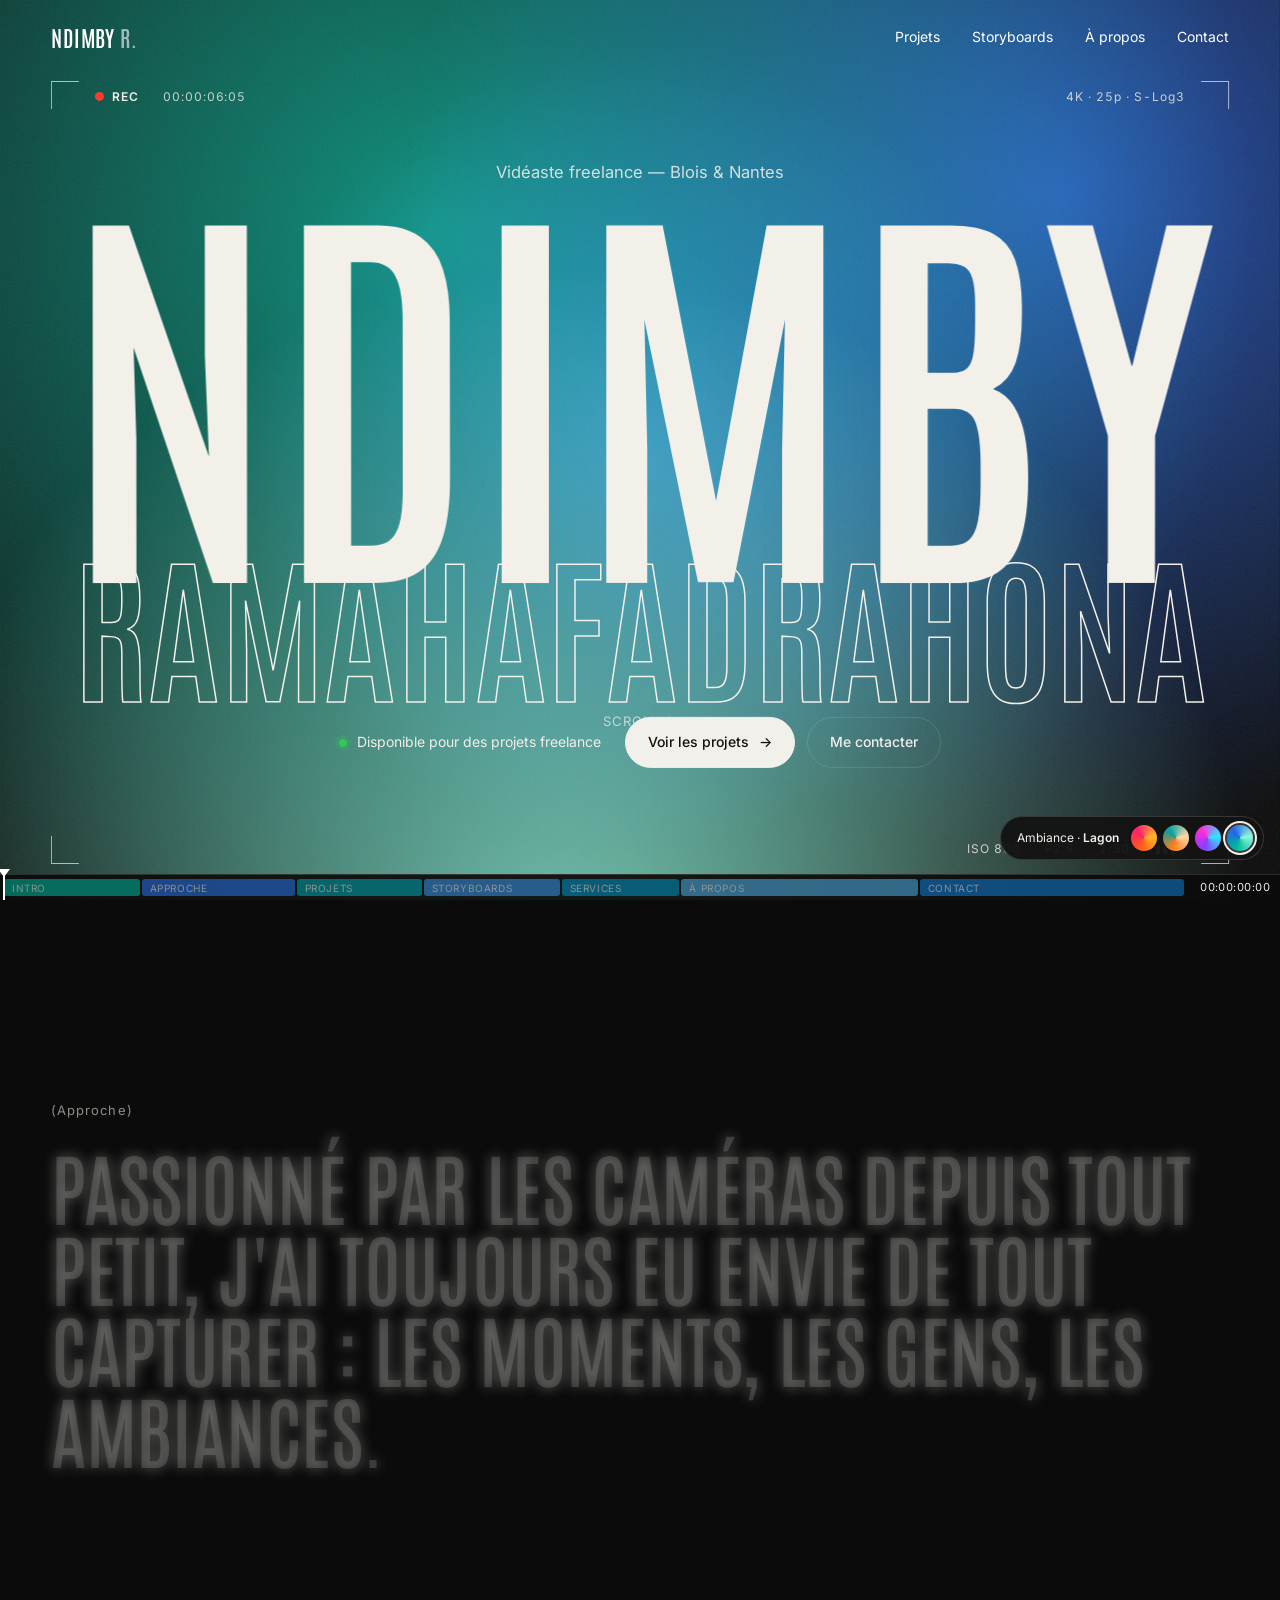
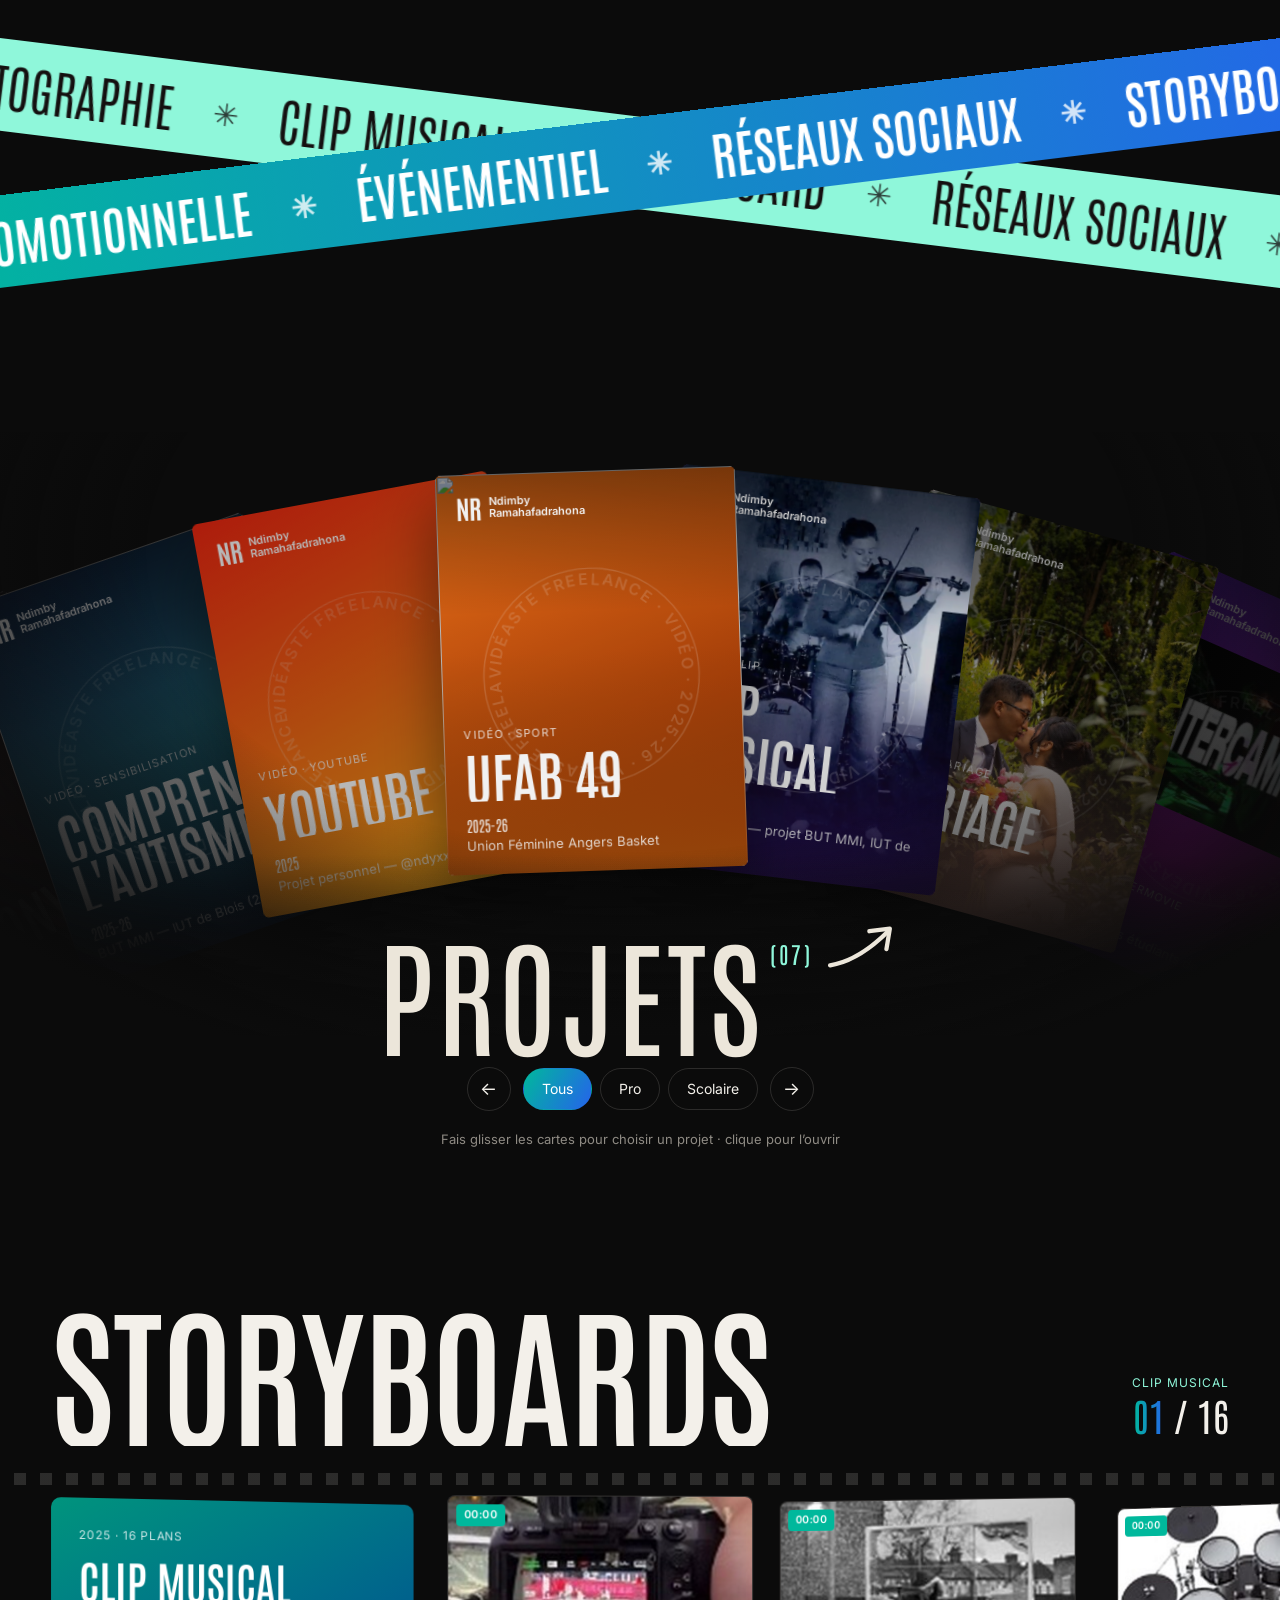
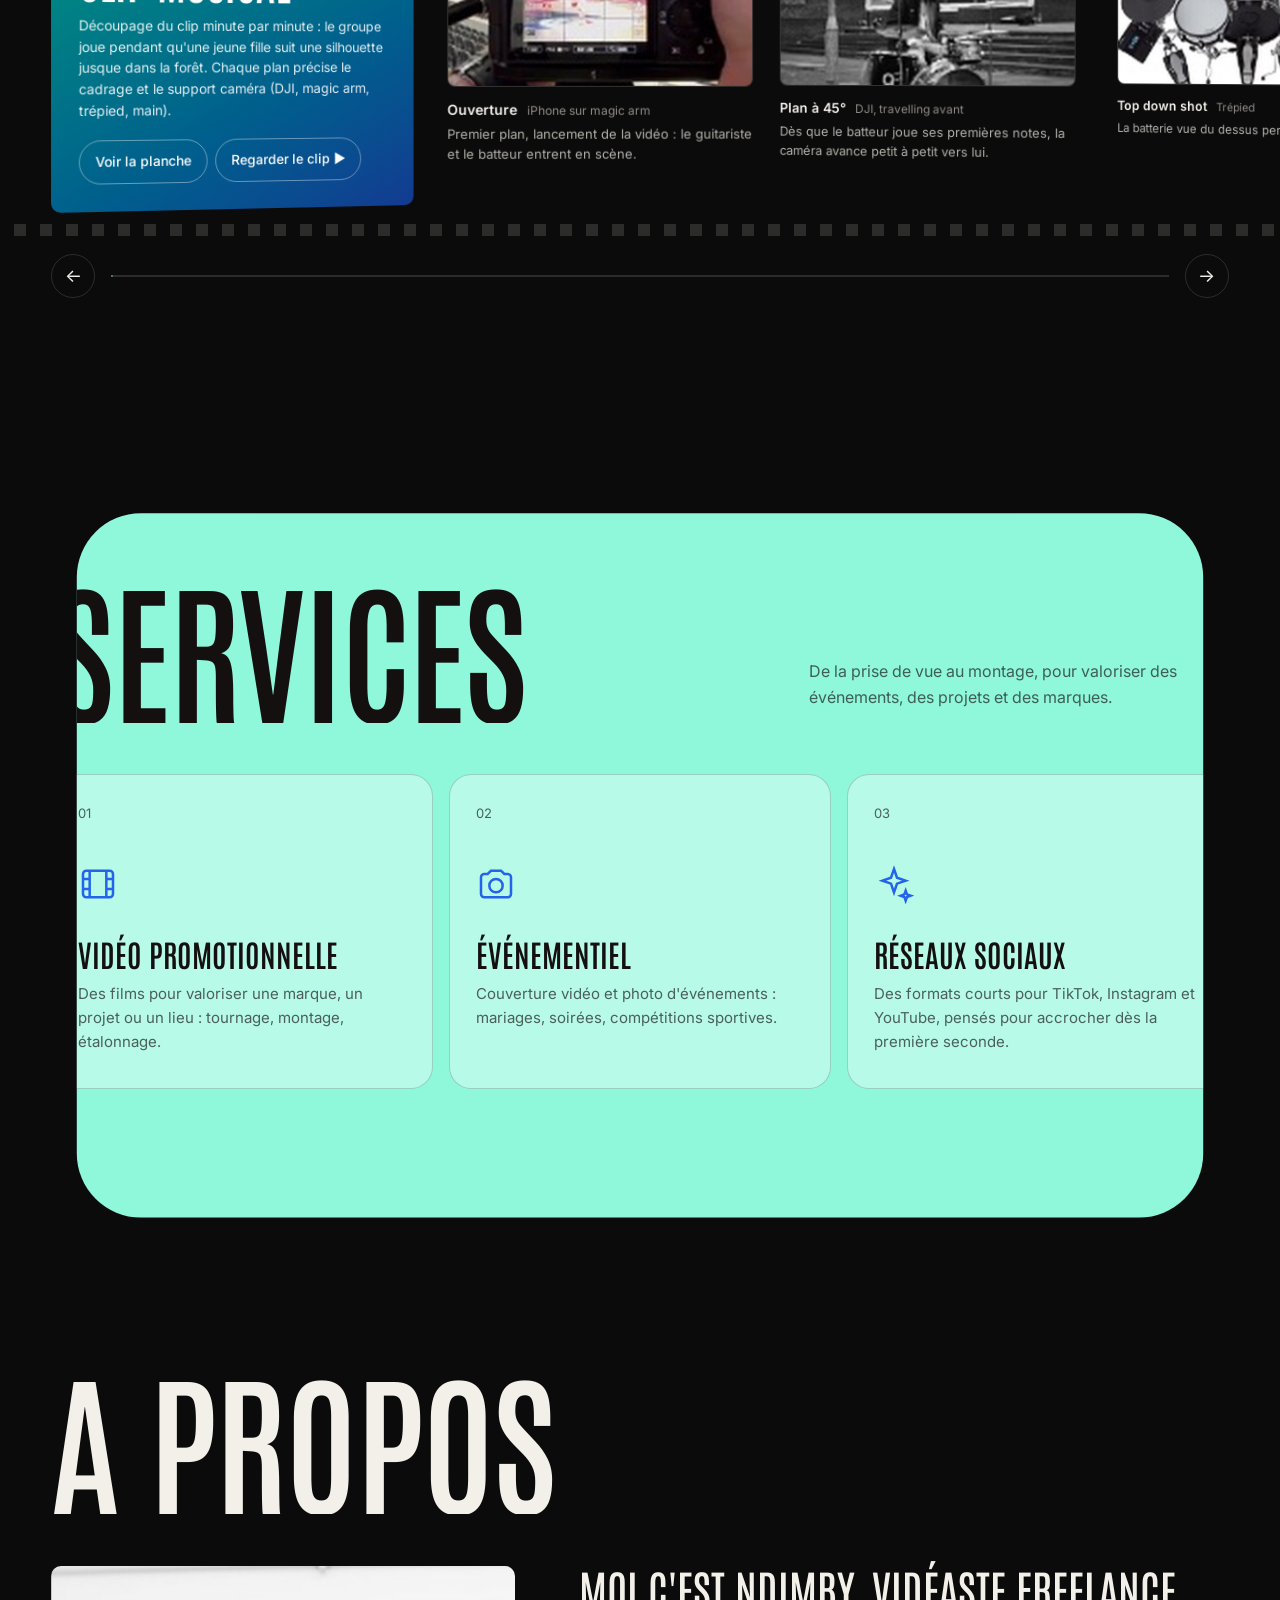
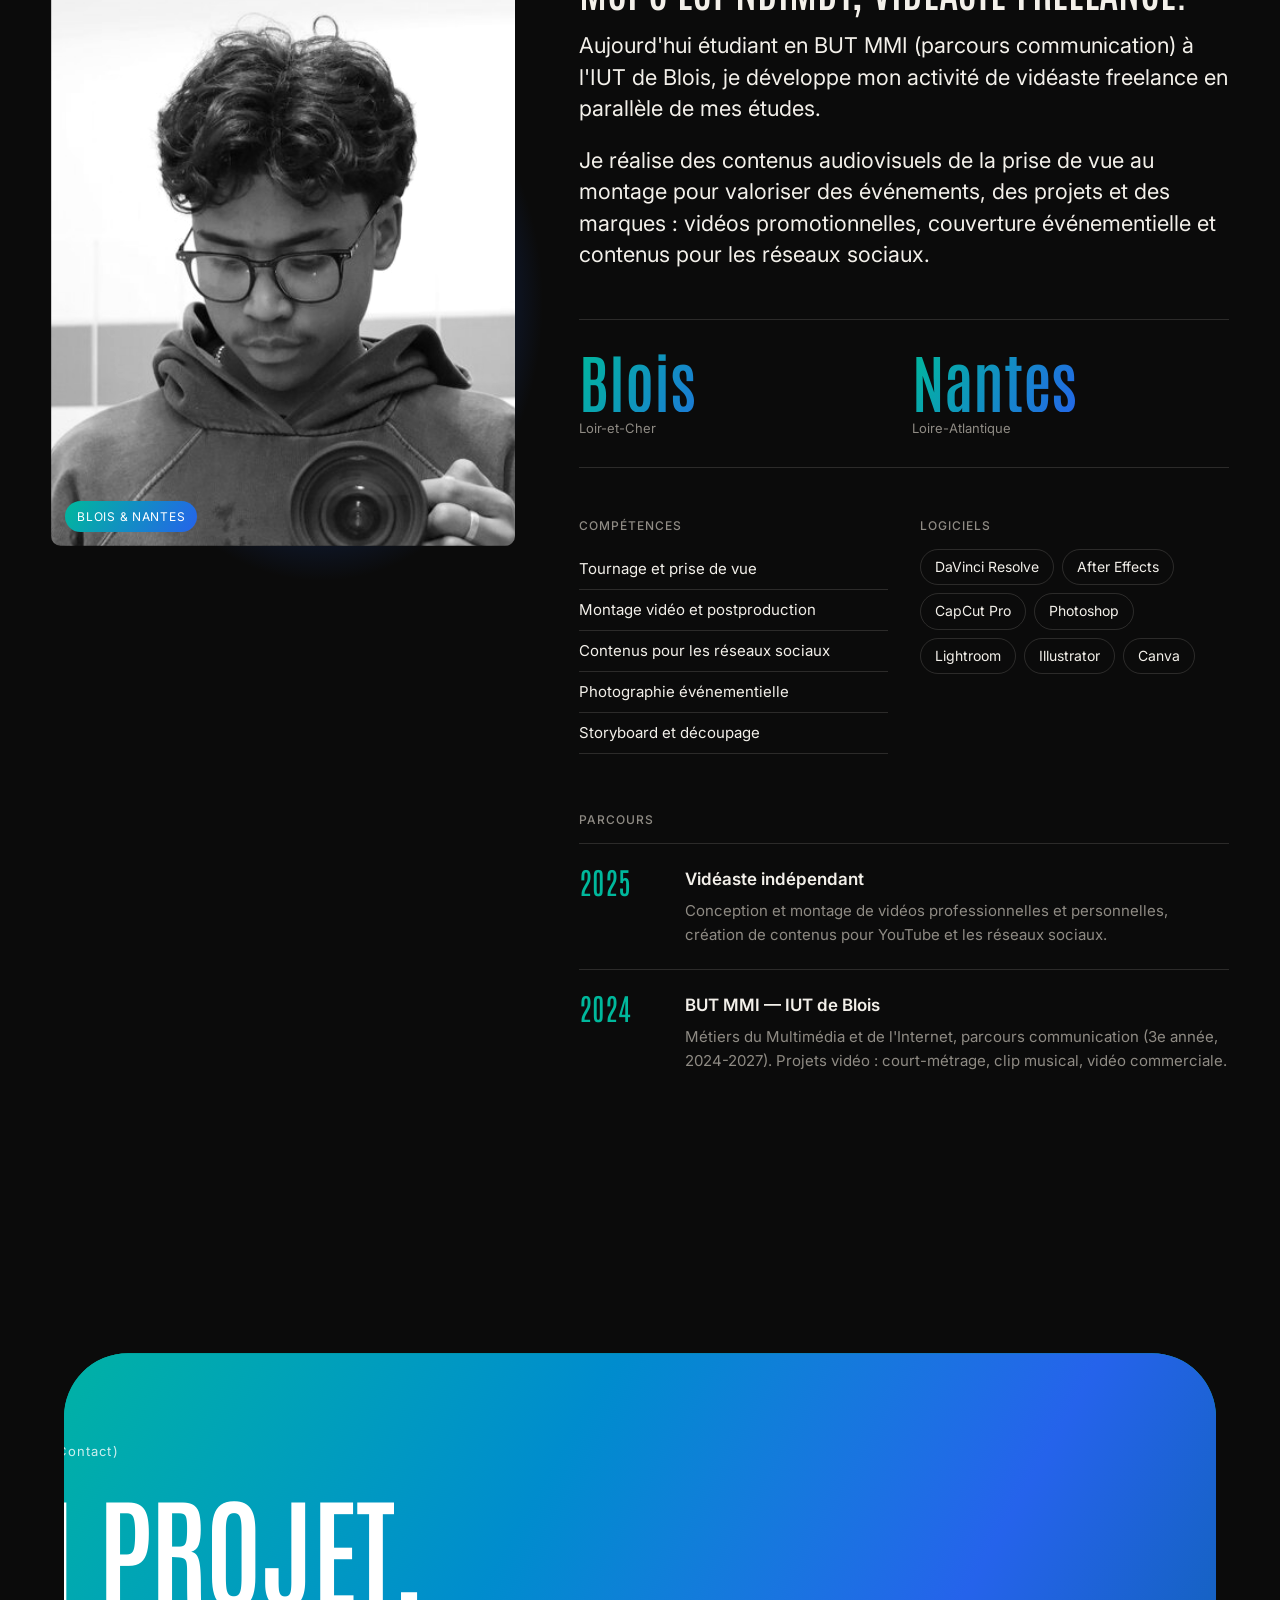
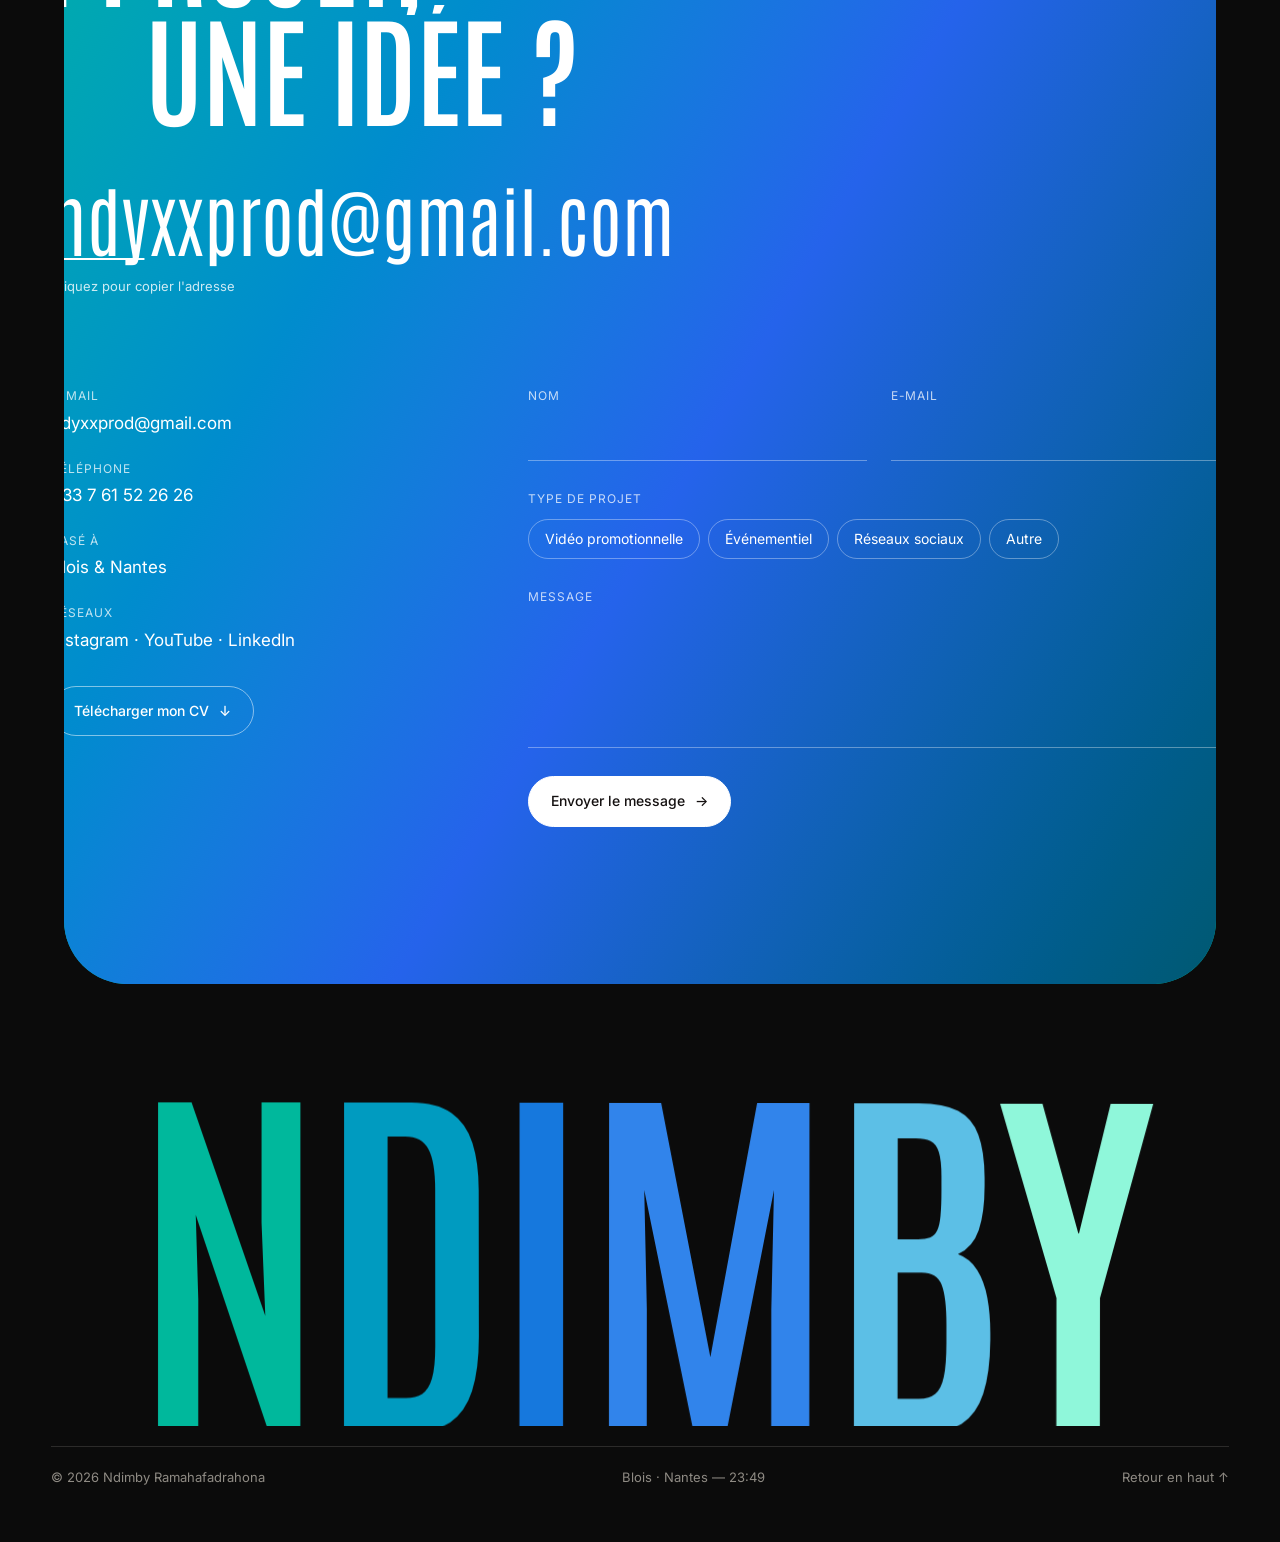
==== index.html @ 07a449c6 "Intercampus : nouvelle couverture, affichée en entier sur la carte - Couverture fournie (au lieu de " ====
<!DOCTYPE html>
<html lang="fr">
<head>
  <meta charset="UTF-8" />
  <meta name="viewport" content="width=device-width, initial-scale=1.0" />
  <title>Ndimby Ramahafadrahona — Vidéaste freelance</title>
  <meta name="description" content="Ndimby Ramahafadrahona, vidéaste freelance à Blois et Nantes : vidéos promotionnelles, couverture événementielle, contenus pour les réseaux sociaux et storyboards." />
  <meta name="theme-color" content="#0b0b0b" />
  <meta property="og:title" content="Ndimby Ramahafadrahona — Vidéaste freelance" />
  <meta property="og:description" content="Vidéos promotionnelles, événementiel, réseaux sociaux. De la prise de vue au montage." />
  <meta property="og:image" content="assets/avatar.jpg" />
  <link rel="preconnect" href="https://fonts.googleapis.com" />
  <link rel="preconnect" href="https://fonts.gstatic.com" crossorigin />
  <link href="https://fonts.googleapis.com/css2?family=Antonio:wght@300;500;600;700&family=Inter:wght@400;500;600&family=Permanent+Marker&display=swap" rel="stylesheet" />
  <link rel="stylesheet" href="style.css?v=202611212251" />
  <script>
    // ?lite dans l'adresse = version sans animations ni effets (test et vieux navigateurs)
    if (/[?&]lite/.test(location.search)) document.documentElement.classList.add('lite');
  </script>
</head>
<body class="is-loading">

  <!-- Écran de chargement + ouverture du diaphragme -->
  <div class="loader" id="loader" aria-hidden="true">
    <svg class="iris" viewBox="-50 -50 100 100" preserveAspectRatio="xMidYMid slice">
      <g id="iris-g"></g>
    </svg>
    <div class="loader-name">Ndimby</div>
    <div class="loader-count"><span id="loader-num">00</span>%</div>
    <div class="loader-bar"><span id="loader-bar"></span></div>
    <div class="flash" id="flash"></div>
  </div>

  <!-- Curseur personnalisé (ordinateur uniquement) -->
  <div class="cursor" id="cursor" aria-hidden="true"><span class="cursor-label" id="cursor-label"></span></div>

  <header class="nav" id="nav">
    <a href="#top" class="nav-logo">Ndimby <span>R.</span></a>
    <nav class="nav-links" aria-label="Navigation principale">
      <a href="#projets">Projets</a>
      <a href="#storyboards">Storyboards</a>
      <a href="#a-propos">À propos</a>
      <a href="#contact" class="nav-cta">Contact</a>
    </nav>
    <button class="nav-burger" id="burger" aria-label="Ouvrir le menu" aria-expanded="false"><span></span><span></span></button>
  </header>

  <div class="menu" id="menu" aria-hidden="true">
    <a href="#projets">Projets</a>
    <a href="#storyboards">Storyboards</a>
    <a href="#services">Services</a>
    <a href="#a-propos">À propos</a>
    <a href="#contact">Contact</a>
  </div>

  <main id="top">
    <!-- ACCUEIL : viseur de caméra -->
    <section class="hero" id="hero">
      <div class="hero-bg" id="hero-bg">
        <canvas class="hero-canvas" id="hero-canvas" aria-hidden="true"></canvas>
        <div class="hero-glow g1"></div>
        <div class="hero-glow g2"></div>
        <div class="hero-glow g3"></div>
      </div>
      <div class="grain" aria-hidden="true"></div>

      <div class="viewfinder" id="viewfinder" aria-hidden="true">
        <span class="vf-corner tl"></span><span class="vf-corner tr"></span>
        <span class="vf-corner bl"></span><span class="vf-corner br"></span>
        <div class="vf-top">
          <span class="vf-rec"><i></i>REC</span>
          <span class="vf-tc" id="timecode">00:00:00:00</span>
          <span class="vf-specs">4K · 25p · S-Log3</span>
        </div>
        <div class="vf-bottom">
          <span>ISO 800</span><span>F2.8</span><span>1/50</span><span class="vf-batt">▮▮▮▯</span>
        </div>
      </div>

      <div class="hero-content" id="hero-content">
        <p class="hero-kicker" id="hero-kicker"></p>
        <h1 class="hero-title" id="hero-title">
          <span class="line"><span class="word" id="hero-first"></span></span>
          <span class="line line-sm"><span class="word" id="hero-last"></span></span>
        </h1>
        <div class="hero-foot">
          <p class="hero-status" id="hero-status"></p>
          <div class="hero-actions" id="hero-actions"></div>
          <a href="#manifeste" class="hero-scroll">Scroll <span>↓</span></a>
        </div>
      </div>
    </section>

    <!-- MANIFESTE : les mots font la mise au point au scroll -->
    <section class="manifesto" id="manifeste">
      <p class="eyebrow reveal">(Approche)</p>
      <p class="manifesto-text" id="manifesto-text"></p>
    </section>

    <!-- BANDEAUX CROISÉS -->
    <div class="tapes" aria-hidden="true">
      <div class="tape tape-a"><div class="marquee-track" id="marquee-a"></div></div>
      <div class="tape tape-b"><div class="marquee-track" id="marquee-b"></div></div>
    </div>

    <!-- PROJETS : éventail de cartes -->
    <section class="section projects" id="projets">
      <h2 class="sr-only">Projets</h2>
      <div class="fan" id="fan">
        <ol class="fan-list" id="project-list"></ol>
      </div>
      <div class="fan-foot">
        <p class="fan-label" aria-hidden="true">
          <span>Projets</span><sup id="projects-count"></sup>
          <svg class="fan-arrow-draw" viewBox="0 0 90 60" fill="none" stroke="currentColor" stroke-width="5" stroke-linecap="round" stroke-linejoin="round"><path d="M6 52 C 30 48, 52 34, 74 12"/><path d="M52 12 L 76 9 L 72 33"/></svg>
        </p>
        <div class="fan-controls">
          <button class="fan-nav" type="button" data-dir="-1" aria-label="Projet précédent">←</button>
          <div class="filters" id="filters" role="tablist" aria-label="Filtrer les projets">
            <button class="filter is-active" data-filter="all" role="tab" aria-selected="true">Tous</button>
            <button class="filter" data-filter="pro" role="tab" aria-selected="false">Pro</button>
            <button class="filter" data-filter="scolaire" role="tab" aria-selected="false">Scolaire</button>
          </div>
          <button class="fan-nav" type="button" data-dir="1" aria-label="Projet suivant">→</button>
        </div>
        <p class="fan-hint">Fais glisser les cartes pour choisir un projet · clique pour l’ouvrir</p>
      </div>
    </section>

    <!-- STORYBOARDS : pellicule qu'on fait glisser -->
    <section class="section storyboards" id="storyboards">
      <div class="sb-top">
        <h2 class="section-title" data-split>Storyboards</h2>
        <div class="sb-counter" aria-hidden="true">
          <span class="sb-chapter" id="sb-chapter"></span>
          <span class="sb-num"><span id="sb-current">01</span> / <span id="sb-total">00</span></span>
        </div>
      </div>
      <div class="sb-film">
        <div class="sb-viewport" id="sb-viewport" data-lenis-prevent>
          <div class="sb-strip" id="sb-strip"></div>
        </div>
      </div>
      <div class="sb-nav">
        <button class="fan-nav" type="button" data-sb="-1" aria-label="Plans précédents">←</button>
        <div class="sb-progress" aria-hidden="true"><span id="sb-bar"></span></div>
        <button class="fan-nav" type="button" data-sb="1" aria-label="Plans suivants">→</button>
      </div>
    </section>

    <!-- SERVICES -->
    <section class="section services" id="services">
      <div class="services-inner">
        <div class="section-head">
          <h2 class="section-title" data-split>Services</h2>
          <p class="section-intro reveal">De la prise de vue au montage, pour valoriser des événements, des projets et des marques.</p>
        </div>
        <div class="service-grid" id="service-grid"></div>
      </div>
    </section>

    <!-- À PROPOS -->
    <section class="section about" id="a-propos">
      <div class="section-head">
        <h2 class="section-title" data-split>À propos</h2>
      </div>
      <div class="about-grid">
        <figure class="about-photo" id="about-photo"></figure>
        <div class="about-body">
          <div class="about-bio" id="about-bio"></div>
          <div class="stats" id="stats"></div>
          <div class="about-cols">
            <div class="about-col reveal"><h3>Compétences</h3><ul id="skills"></ul></div>
            <div class="about-col reveal"><h3>Logiciels</h3><ul class="tool-list" id="tools"></ul></div>
          </div>
          <div class="path" id="path"></div>
        </div>
      </div>
    </section>

    <!-- CONTACT -->
    <section class="contact" id="contact">
      <div class="contact-inner">
        <p class="eyebrow reveal">(Contact)</p>
        <h2 class="contact-title" id="contact-title"><span class="ct-line" data-split>Un projet,</span><span class="ct-line" data-split>une idée&nbsp;?</span></h2>
        <a class="contact-email" id="contact-email" href="#"></a>
        <p class="contact-hint" id="copy-hint">Cliquez pour copier l'adresse</p>
        <div class="contact-grid">
          <div class="contact-info reveal" id="contact-info"></div>
          <form class="contact-form reveal" id="contact-form" novalidate>
            <div class="field"><label for="f-name">Nom</label><input id="f-name" name="name" required autocomplete="name" /></div>
            <div class="field"><label for="f-email">E-mail</label><input id="f-email" name="email" type="email" required autocomplete="email" /></div>
            <div class="field field-full">
              <span class="field-label">Type de projet</span>
              <div class="chips" id="chips"></div>
            </div>
            <div class="field field-full"><label for="f-msg">Message</label><textarea id="f-msg" name="message" rows="4" required></textarea></div>
            <button class="btn btn-light" type="submit">Envoyer le message <span>→</span></button>
            <p class="form-status" id="form-status" role="status"></p>
          </form>
        </div>
      </div>
    </section>
  </main>

  <footer class="footer">
    <div class="footer-big" id="footer-big" aria-hidden="true">Ndimby</div>
    <div class="footer-row">
      <span id="footer-copy"></span>
      <span>Blois · Nantes — <span id="local-time">--:--</span></span>
      <a href="#top">Retour en haut ↑</a>
    </div>
  </footer>

  <!-- Timeline de montage : la progression dans la page -->
  <div class="timeline" id="timeline" aria-hidden="true">
    <div class="tl-track" id="tl-track"></div>
    <span class="tl-head" id="tl-head"><i></i></span>
    <span class="tl-tc" id="tl-tc">00:00:00:00</span>
  </div>

  <!-- Sélecteur d'ambiance -->
  <div class="palette" id="palette" hidden>
    <span class="palette-label">Ambiance · <b id="palette-name"></b></span>
    <div class="palette-swatches" id="palette-swatches"></div>
  </div>

  <!-- Fiche projet -->
  <div class="modal" id="modal" role="dialog" aria-modal="true" aria-labelledby="modal-title" hidden>
    <div class="modal-backdrop" data-close></div>
    <div class="modal-panel" data-lenis-prevent>
      <button class="modal-close" data-close aria-label="Fermer">✕</button>
      <div class="modal-media" id="modal-media"></div>
      <div class="modal-body" id="modal-body"></div>
    </div>
  </div>

  <!-- Photo ou planche en grand -->
  <div class="lightbox" id="lightbox" hidden data-lenis-prevent>
    <button class="modal-close" data-close aria-label="Fermer">✕</button>
    <button class="lb-nav lb-prev" type="button" data-lb="-1" aria-label="Photo précédente">←</button>
    <img id="lightbox-img" alt="" />
    <button class="lb-nav lb-next" type="button" data-lb="1" aria-label="Photo suivante">→</button>
    <span class="lb-count" id="lb-count"></span>
  </div>

  <script src="contenu.js?v=202611212251"></script>
  <script src="assets/vendor/gsap.min.js"></script>
  <script src="assets/vendor/ScrollTrigger.min.js"></script>
  <script src="assets/vendor/lenis.min.js"></script>
  <script src="main.js?v=202611212251"></script>
  <script src="anim.js?v=202611212251"></script>
</body>
</html>
---- style.css ----
/* ==================================================================
   PORTFOLIO NDIMBY — style.css
   Les couleurs --c1 / --c2 / --c3 viennent de l'ambiance choisie (contenu.js).
   ================================================================== */

@font-face {
  font-family: 'Antonio Local';
  src: url('assets/antonio-600.woff2') format('woff2');
  font-weight: 600;
  font-display: swap;
}

:root {
  color-scheme: dark;
  --bg: #0b0b0b;
  --bg-2: #151414;
  --fg: #f3f0ea;
  --muted: #8f8b84;
  --line: rgba(243, 240, 234, 0.14);
  --c1: #ff5a1f;
  --c2: #ff1f6d;
  --c3: #ffb627;
  --ink: #141010;
  --display: 'Antonio', 'Antonio Local', 'Arial Narrow', sans-serif;
  --body: 'Inter', system-ui, -apple-system, 'Segoe UI', sans-serif;
  --gutter: clamp(16px, 4vw, 56px);
  --ease: cubic-bezier(0.22, 1, 0.36, 1);
  --tl-h: 26px;
  --tl-pr: 96px;
}

*, *::before, *::after { box-sizing: border-box; }
html { scroll-behavior: smooth; -webkit-text-size-adjust: 100%; overflow-x: clip; }
html.lenis, html.lenis body { height: auto; }
.lenis.lenis-smooth { scroll-behavior: auto !important; }
.lenis.lenis-stopped { overflow: hidden; }
body {
  margin: 0;
  background: var(--bg);
  color: var(--fg);
  font-family: var(--body);
  font-size: 16px;
  line-height: 1.6;
  -webkit-font-smoothing: antialiased;
  overflow-x: hidden;
  padding-bottom: var(--tl-h);
}
body.is-loading, body.no-scroll { overflow: hidden; }
img, video, iframe { display: block; max-width: 100%; }
a { color: inherit; text-decoration: none; }
button { font: inherit; color: inherit; background: none; border: 0; cursor: pointer; padding: 0; }
::selection { background: var(--c1); color: #fff; }
:focus-visible { outline: 2px solid var(--c1); outline-offset: 3px; }

.eyebrow { font-size: 13px; letter-spacing: 0.08em; color: var(--muted); margin: 0 0 24px; }

/* Mots et lettres découpés par anim.js */
.w { display: inline-block; white-space: nowrap; }
.ch { display: inline-block; }
[data-split] .w { overflow: hidden; padding-bottom: 0.08em; margin-bottom: -0.08em; vertical-align: top; }

/* ---------- Chargement + diaphragme ---------- */
.loader {
  position: fixed; inset: 0; z-index: 100;
  background: var(--bg);
  display: grid; place-items: center;
  transition: transform 1s var(--ease) 0.15s;
}
.has-anim .loader { background: transparent; transition: none; }
.loader.is-done { transform: translateY(-100%); }
.iris { position: absolute; inset: 0; width: 100%; height: 100%; display: none; }
.has-anim .iris { display: block; }
.iris .iris-fill { fill: var(--bg); }
.iris line { stroke: rgba(243, 240, 234, 0.22); stroke-width: 1px; vector-effect: non-scaling-stroke; }
.loader-name {
  position: relative;
  font-family: var(--display); font-weight: 600; text-transform: uppercase;
  font-size: clamp(56px, 14vw, 180px); line-height: 1; letter-spacing: -0.01em;
  color: transparent; -webkit-text-stroke: 1px rgba(243, 240, 234, 0.35);
}
.loader-count {
  position: absolute; right: var(--gutter); bottom: var(--gutter);
  font-family: var(--display); font-size: clamp(40px, 8vw, 96px); line-height: 1;
}
.loader-bar { position: absolute; left: 0; bottom: 0; width: 100%; height: 2px; background: var(--line); }
.loader-bar span { display: block; height: 100%; width: 0; background: linear-gradient(90deg, var(--c1), var(--c2), var(--c3)); }
.flash { position: absolute; inset: 0; background: #fff; opacity: 0; pointer-events: none; }

/* ---------- Curseur ---------- */
.cursor {
  position: fixed; top: 0; left: 0; z-index: 90;
  width: 12px; height: 12px; margin: -6px 0 0 -6px;
  border-radius: 50%; background: var(--fg);
  pointer-events: none; mix-blend-mode: difference;
  display: grid; place-items: center;
  transition: width 0.35s var(--ease), height 0.35s var(--ease), margin 0.35s var(--ease), background 0.35s;
  opacity: 0;
}
.cursor.is-visible { opacity: 1; }
.cursor.is-hover { width: 44px; height: 44px; margin: -22px 0 0 -22px; }
.cursor.is-label { width: 92px; height: 92px; margin: -46px 0 0 -46px; mix-blend-mode: normal; background: var(--c1); }
.cursor-label { font-size: 12px; font-weight: 600; letter-spacing: 0.06em; text-transform: uppercase; color: #fff; opacity: 0; transition: opacity 0.2s; }
.cursor.is-label .cursor-label { opacity: 1; }
@media (hover: none), (pointer: coarse) { .cursor { display: none !important; } }

/* ---------- Navigation ---------- */
.nav {
  position: fixed; top: 0; left: 0; right: 0; z-index: 50;
  display: flex; align-items: center; justify-content: space-between;
  padding: 20px var(--gutter);
  color: #fff;
  transition: background 0.5s var(--ease), padding 0.5s var(--ease);
}
.nav.is-solid { background: rgba(11, 11, 11, 0.94); padding-block: 12px; }
.nav-logo span { opacity: 0.6; }
.nav-logo { font-family: var(--display); font-weight: 600; font-size: 22px; text-transform: uppercase; letter-spacing: 0.02em; }
.nav-links { display: flex; gap: 32px; font-size: 14px; align-items: center; }
.nav-links a { position: relative; display: inline-block; }
.nav-links a::after {
  content: ''; position: absolute; left: 0; bottom: -3px; width: 100%; height: 1px;
  background: currentColor; transform: scaleX(0); transform-origin: right; transition: transform 0.5s var(--ease);
}
.nav-links a:hover::after { transform: scaleX(1); transform-origin: left; }
.nav-burger { display: none; width: 36px; height: 36px; position: relative; }
.nav-burger span { position: absolute; left: 6px; right: 6px; height: 1.5px; background: var(--fg); transition: transform 0.4s var(--ease), top 0.4s var(--ease); }
.nav-burger span:first-child { top: 13px; }
.nav-burger span:last-child { top: 21px; }
.nav-burger[aria-expanded='true'] span:first-child { top: 17px; transform: rotate(45deg); }
.nav-burger[aria-expanded='true'] span:last-child { top: 17px; transform: rotate(-45deg); }

.menu {
  position: fixed; inset: 0; z-index: 45;
  background: linear-gradient(160deg, var(--c1), var(--c2));
  display: flex; flex-direction: column; justify-content: center;
  padding: 0 var(--gutter);
  clip-path: circle(0% at calc(100% - 40px) 36px);
  transition: clip-path 0.8s var(--ease);
}
.menu.is-open { clip-path: circle(150% at calc(100% - 40px) 36px); }
.menu a {
  font-family: var(--display); font-weight: 600; text-transform: uppercase; color: #fff;
  font-size: clamp(48px, 14vw, 96px); line-height: 1.05;
  border-bottom: 1px solid rgba(255, 255, 255, 0.25); padding: 6px 0;
}

/* ---------- Accueil ---------- */
.hero {
  position: relative; height: 100vh; height: 100svh; min-height: 560px;
  overflow: hidden; isolation: isolate;
}
.hero-bg { position: absolute; inset: 0; z-index: -2; background: var(--bg); }
.hero-bg video { position: absolute; inset: 0; width: 100%; height: 100%; object-fit: cover; opacity: 0.55; z-index: 1; }
.hero-canvas { position: absolute; inset: 0; width: 100%; height: 100%; display: none; }
.has-anim .hero-canvas { display: block; }
.has-anim .hero-glow, .has-reel .hero-glow { display: none; }
.has-reel .hero-canvas { opacity: 0.35; }
.hero-glow {
  position: absolute; border-radius: 50%; filter: blur(90px); opacity: 0.6;
  animation: drift 18s ease-in-out infinite alternate;
}
.hero-glow.g1 { width: 55vw; height: 55vw; left: -10vw; top: -15vw; background: var(--c1); }
.hero-glow.g2 { width: 45vw; height: 45vw; right: -12vw; top: 10vh; background: var(--c2); opacity: 0.45; animation-duration: 22s; }
.hero-glow.g3 { width: 40vw; height: 40vw; left: 30vw; bottom: -20vw; background: var(--c3); opacity: 0.35; animation-duration: 26s; }
@keyframes drift {
  0% { transform: translate(0, 0) scale(1); }
  50% { transform: translate(6vw, 4vh) scale(1.1); }
  100% { transform: translate(-4vw, -3vh) scale(0.95); }
}
.grain {
  position: absolute; inset: 0; z-index: -1; pointer-events: none; opacity: 0.1;
  background-image: url("data:image/svg+xml,%3Csvg xmlns='http://www.w3.org/2000/svg' width='160' height='160'%3E%3Cfilter id='n'%3E%3CfeTurbulence type='fractalNoise' baseFrequency='0.9' numOctaves='3' stitchTiles='stitch'/%3E%3C/filter%3E%3Crect width='100%25' height='100%25' filter='url(%23n)'/%3E%3C/svg%3E");
  animation: grain 0.8s steps(4) infinite;
}
@keyframes grain {
  0% { background-position: 0 0; } 25% { background-position: -40px 30px; }
  50% { background-position: 30px -50px; } 75% { background-position: -20px -10px; } 100% { background-position: 10px 40px; }
}

.viewfinder {
  position: absolute; inset: clamp(72px, 9vh, 96px) var(--gutter) clamp(20px, 4vh, 40px);
  pointer-events: none; font-size: 12px; letter-spacing: 0.08em; color: rgba(243, 240, 234, 0.8);
  font-variant-numeric: tabular-nums;
}
.vf-corner { position: absolute; width: 28px; height: 28px; border: 1.5px solid rgba(243, 240, 234, 0.7); }
.vf-corner.tl { top: 0; left: 0; border-right: 0; border-bottom: 0; }
.vf-corner.tr { top: 0; right: 0; border-left: 0; border-bottom: 0; }
.vf-corner.bl { bottom: 0; left: 0; border-right: 0; border-top: 0; }
.vf-corner.br { bottom: 0; right: 0; border-left: 0; border-top: 0; }
.vf-top, .vf-bottom { position: absolute; left: 44px; right: 44px; display: flex; gap: 24px; align-items: center; }
.vf-top { top: 6px; }
.vf-bottom { bottom: 6px; justify-content: flex-end; }
.vf-rec { display: inline-flex; align-items: center; gap: 8px; color: var(--fg); font-weight: 600; }
.vf-rec i { width: 9px; height: 9px; border-radius: 50%; background: #ff3b30; animation: blink 1.2s steps(2) infinite; }
@keyframes blink { 50% { opacity: 0; } }
.vf-specs { margin-left: auto; }

.hero-content {
  position: absolute; inset: 0;
  display: flex; flex-direction: column; align-items: center; justify-content: center; text-align: center;
  padding: clamp(90px, 12vh, 120px) var(--gutter) clamp(56px, 9vh, 90px);
}
.hero-kicker { margin: 0 0 8px; font-size: clamp(14px, 1.3vw, 18px); color: rgba(243, 240, 234, 0.85); }
.hero-title {
  margin: 0; font-family: var(--display); font-weight: 600; text-transform: uppercase;
  line-height: 0.86; letter-spacing: -0.015em;
  --t: clamp(96px, min(32.5vw, 50vh), 480px);
}
.hero-title .line { display: block; overflow: hidden; padding-bottom: 0.07em; margin-bottom: -0.07em; perspective: 900px; }
.hero-title .word { display: inline-block; transform: translateY(105%); transition: transform 1.2s var(--ease); }
.hero-title .line:first-child { font-size: var(--t); }
.hero-title .line-sm { font-size: calc(var(--t) * 0.385); }
.hero-title .line-sm .word { color: transparent; -webkit-text-stroke: 1.5px var(--fg); transition-delay: 0.12s; }
body.is-ready .hero-title .word, .has-anim .hero-title .word { transform: none; }
.has-anim .hero-title .word { transition: none; }
.hero-title .line:first-child .ch { cursor: default; }
.hero-foot { display: flex; align-items: center; justify-content: center; gap: 16px 24px; margin-top: 28px; flex-wrap: wrap; }
.hero-status { margin: 0; display: inline-flex; align-items: center; gap: 10px; font-size: 14px; }
.hero-status::before { content: ''; width: 8px; height: 8px; border-radius: 50%; background: #34c759; box-shadow: 0 0 0 4px rgba(52, 199, 89, 0.2); animation: pulse 2s ease-in-out infinite; }
@keyframes pulse { 50% { box-shadow: 0 0 0 9px rgba(52, 199, 89, 0); } }
.hero-actions { display: flex; gap: 12px; flex-wrap: wrap; }
.hero-scroll { position: absolute; left: 50%; bottom: clamp(22px, 4vh, 44px); translate: -50% 0; font-size: 13px; letter-spacing: 0.08em; text-transform: uppercase; color: rgba(243, 240, 234, 0.7); }
.hero-scroll span { display: inline-block; animation: bob 1.8s ease-in-out infinite; }
@keyframes bob { 50% { transform: translateY(5px); } }

.btn {
  position: relative; overflow: hidden; isolation: isolate;
  display: inline-flex; align-items: center; gap: 10px;
  padding: 13px 22px; border-radius: 999px; border: 1px solid var(--line);
  font-size: 14px; font-weight: 500; transition: color 0.4s var(--ease), border-color 0.4s;
}
.btn::before {
  content: ''; position: absolute; inset: 0; z-index: -1; border-radius: inherit;
  background: linear-gradient(120deg, var(--c1), var(--c2));
  transform: translateY(101%); transition: transform 0.5s var(--ease);
}
.btn:hover { color: #fff; border-color: transparent; }
.btn:hover::before { transform: none; }
.btn-light { background: var(--fg); color: var(--ink); border-color: var(--fg); }
.btn span { transition: transform 0.3s var(--ease); }
.btn:hover span { transform: translateX(4px); }

/* ---------- Manifeste : mise au point ---------- */
.manifesto { padding: clamp(110px, 16vw, 200px) var(--gutter) clamp(80px, 10vw, 140px); }
.manifesto-text {
  margin: 0; max-width: 1400px;
  font-family: var(--display); font-weight: 500; text-transform: uppercase;
  font-size: clamp(34px, 6.2vw, 96px); line-height: 1.02; letter-spacing: -0.005em;
}
.manifesto-text span {
  display: inline-block; white-space: pre;
  color: rgba(243, 240, 234, 0.16); text-shadow: 0 0 14px rgba(243, 240, 234, 0.35);
  transition: color 0.6s, text-shadow 0.7s var(--ease);
}
.manifesto-text span.is-lit { color: var(--lit, var(--fg)); text-shadow: 0 0 0 transparent; }

/* ---------- Bandeaux croisés ---------- */
.tapes { position: relative; height: clamp(200px, 26vw, 340px); overflow: hidden; display: grid; place-items: center; }
.tape {
  position: absolute; left: -10%; width: 120%;
  padding: clamp(14px, 1.6vw, 22px) 0; overflow: hidden;
}
.tape-a { background: linear-gradient(90deg, var(--c1), var(--c2)); transform: rotate(-4deg); z-index: 2; color: #fff; }
.tape-b { background: var(--c3); transform: rotate(4deg); color: var(--ink); }
.marquee-track { display: flex; width: max-content; animation: marquee 32s linear infinite; will-change: transform; }
.tape-b .marquee-track { animation-direction: reverse; }
.has-anim .marquee-track { animation: none; }
.marquee-track span {
  font-family: var(--display); font-weight: 600; text-transform: uppercase;
  font-size: clamp(28px, 4vw, 60px); line-height: 1; padding-right: 40px; white-space: nowrap;
  display: inline-flex; align-items: center; gap: 40px;
}
.marquee-track span::after { content: '✳'; font-size: 0.6em; opacity: 0.8; }
.tape-b .marquee-track span { font-weight: 300; }
@keyframes marquee { to { transform: translateX(-50%); } }

/* ---------- Sections ---------- */
.section { padding: clamp(80px, 12vw, 160px) var(--gutter) 0; }
.section-head { display: flex; align-items: flex-end; justify-content: space-between; gap: 24px 48px; flex-wrap: wrap; margin-bottom: clamp(32px, 5vw, 64px); }
.section-title {
  margin: 0; font-family: var(--display); font-weight: 600; text-transform: uppercase;
  font-size: clamp(64px, 12vw, 200px); line-height: 0.85; letter-spacing: -0.015em;
}
.section-title sup {
  font-size: 0.18em; vertical-align: top; font-weight: 500; margin-left: 0.2em; position: relative; top: 0.4em;
  background: linear-gradient(90deg, var(--c1), var(--c3)); -webkit-background-clip: text; background-clip: text; color: transparent;
}
.section-intro { margin: 0; max-width: 420px; color: var(--muted); }

/* ---------- Projets ---------- */
.filters { display: flex; gap: 8px; }
.filter { padding: 9px 18px; border: 1px solid var(--line); border-radius: 999px; font-size: 14px; transition: background 0.3s, color 0.3s, border-color 0.3s; }
.filter:hover { border-color: var(--fg); }
.filter.is-active { background: linear-gradient(120deg, var(--c1), var(--c2)); color: #fff; border-color: transparent; }

.sr-only { position: absolute; width: 1px; height: 1px; overflow: hidden; clip: rect(0 0 0 0); white-space: nowrap; }

/* Éventail : chaque carte tourne autour d'un centre placé --R plus bas */
.projects { padding-top: clamp(60px, 8vw, 110px); }
.fan {
  --R: 1650px; --cw: 300px;
  position: relative; height: calc(var(--cw) * 1.333 + clamp(150px, 16vw, 230px));
  margin: 0 calc(var(--gutter) * -1); overflow: hidden; z-index: 1;
  touch-action: pan-y; cursor: grab; user-select: none;
}
.fan.is-dragging { cursor: grabbing; }
.fan::after {
  content: ''; position: absolute; inset: 0; pointer-events: none; z-index: 200;
  background: radial-gradient(70% 90% at 50% 20%, transparent 55%, var(--bg) 100%), linear-gradient(transparent 70%, var(--bg));
}
.fan-list { list-style: none; margin: 0; padding: 0; position: absolute; inset: 0; }
.fan-item {
  will-change: transform;
  position: absolute; left: 50%; top: clamp(20px, 3vw, 40px);
  width: var(--cw); margin-left: calc(var(--cw) / -2);
  transform-origin: 50% var(--R);
}
.fan-item.is-hidden { display: none; }
.fan-card {
  position: relative; display: flex; flex-direction: column; width: 100%; aspect-ratio: 3 / 4;
  padding: clamp(14px, 1.6vw, 22px); overflow: hidden; text-align: left; color: #fff;
  border-radius: 6px; isolation: isolate;
  background: linear-gradient(160deg, var(--p1), var(--p2));
  box-shadow: 0 30px 60px rgba(0, 0, 0, 0.45);
  --r1: var(--ink); --r2: var(--ink);
  transition: translate 0.6s var(--ease), scale 0.6s var(--ease), box-shadow 0.6s var(--ease);
}
.fan-card::after {
  content: ''; position: absolute; inset: 0; z-index: 3; pointer-events: none; background: #000;
  opacity: calc(var(--dim, 0) * 0.78); transition: opacity 0.4s;
}
.fan-list.has-hover .fan-card:not(:hover)::after { opacity: max(calc(var(--dim, 0) * 0.78), 0.45); }
.fan-card:hover, .fan-card:focus-visible { translate: 0 -34px; scale: 1.04; box-shadow: 0 40px 80px rgba(0, 0, 0, 0.6); }
.fc-cover { position: absolute; inset: 0; width: 100%; height: 100%; object-fit: cover; z-index: -2; }
.fan-card:has(.fc-cover)::before {
  content: ''; position: absolute; inset: 0; z-index: -1; pointer-events: none;
  background: linear-gradient(180deg, rgba(0, 0, 0, 0.45), transparent 35%, transparent 45%, color-mix(in oklab, var(--p1) 70%, #000) 100%);
}
/* Couverture montrée en entier (16:9) au milieu de la carte, sans recadrage ni titre en double */
.fan-card.fc-contain .fc-cover { inset: 17% 0 auto 0; height: auto; aspect-ratio: 16 / 9; object-fit: cover; }
.fan-card.fc-contain::before { background: linear-gradient(180deg, rgba(0, 0, 0, 0.35), transparent 30%, transparent 70%, color-mix(in oklab, var(--p1) 70%, #000) 100%); }
.fan-card.fc-notitle .fc-title { display: none; }
.fan-card.fc-notitle .fc-kicker { margin-bottom: 10px; }
.fc-video { opacity: 0; transition: opacity 0.4s; }
.fan-card:hover .fc-video { opacity: 1; }
.fc-brand { display: flex; align-items: center; gap: 8px; font-size: 11px; line-height: 1.1; font-weight: 600; }
.fc-brand b { font-family: var(--display); font-size: 26px; letter-spacing: -0.04em; line-height: 1; }
.fc-seal { position: absolute; width: 78%; left: 11%; top: 22%; z-index: -1; opacity: 0.16; }
.fc-seal circle { fill: none; stroke: #fff; stroke-width: 1.2; }
.fc-seal-ring { font-family: var(--body); font-size: 13.5px; font-weight: 600; letter-spacing: 0.12em; fill: #fff; text-transform: uppercase; }
.fc-kicker { margin-top: auto; font-size: 11px; letter-spacing: 0.1em; text-transform: uppercase; opacity: 0.85; }
.fc-title {
  font-family: var(--display); font-weight: 600; text-transform: uppercase;
  font-size: calc(var(--cw) * 0.19); line-height: 0.9; margin: 6px 0 14px; letter-spacing: -0.01em;
}
.fc-foot { display: flex; flex-direction: column; gap: 2px; font-size: 12px; line-height: 1.3; }
.fc-foot span:last-child { opacity: 0.85; font-size: 13px; }
.fc-year { font-family: var(--display); font-size: 15px; opacity: 0.9; }

.roll { position: relative; display: inline-block; }
.roll .w { overflow: hidden; vertical-align: top; }
.roll-b { position: absolute; left: 0; top: 0; width: 100%; color: var(--ink); clip-path: inset(0 0 100% 0); transition: clip-path 0.5s var(--ease); }
.project-row:hover .roll-b, .project-row:focus-visible .roll-b { clip-path: inset(0 0 0 0); }
.has-anim .roll-b, .has-anim .project-row:hover .roll-b { clip-path: none; transition: none; }

.fan-foot { display: flex; flex-direction: column; align-items: center; gap: 18px; margin-top: calc(clamp(60px, 8vw, 120px) * -1); position: relative; z-index: 2; }
.fan-label {
  margin: 0; position: relative; display: inline-flex; align-items: flex-start;
  font-family: 'Permanent Marker', var(--display); text-transform: uppercase; line-height: 0.9;
  font-size: clamp(64px, 10vw, 150px); color: #ece6da; letter-spacing: 0.02em;
}
.fan-label sup { font-family: var(--display); font-size: 0.18em; margin: 0.4em 0 0 0.3em; color: var(--c3); }
.fan-arrow-draw { width: 0.6em; height: 0.4em; margin: -0.1em 0 0 0.1em; color: #ece6da; }
.fan-controls { display: flex; align-items: center; gap: 12px; flex-wrap: wrap; justify-content: center; }
.fan-nav {
  width: 44px; height: 44px; border-radius: 50%; border: 1px solid var(--line); font-size: 18px;
  display: grid; place-items: center; transition: background 0.3s, color 0.3s, border-color 0.3s;
}
.fan-nav:hover { background: var(--fg); color: var(--ink); border-color: var(--fg); }
.fan-hint { margin: 0; font-size: 13px; color: var(--muted); text-align: center; }

/* Affiche générée quand il n'y a pas de couverture */
.poster {
  position: relative; overflow: hidden;
  display: flex; flex-direction: column; justify-content: space-between;
  padding: 16px 18px; color: #fff;
  background: linear-gradient(135deg, var(--p1), var(--p2));
}
.poster::before {
  content: ''; position: absolute; inset: 0; opacity: 0.18; mix-blend-mode: overlay;
  background-image: url("data:image/svg+xml,%3Csvg xmlns='http://www.w3.org/2000/svg' width='120' height='120'%3E%3Cfilter id='n'%3E%3CfeTurbulence type='fractalNoise' baseFrequency='1' numOctaves='2'/%3E%3C/filter%3E%3Crect width='100%25' height='100%25' filter='url(%23n)'/%3E%3C/svg%3E");
}
.poster::after {
  content: ''; position: absolute; width: 70%; aspect-ratio: 1; right: -20%; top: -30%; border-radius: 50%;
  background: radial-gradient(circle, rgba(255, 255, 255, 0.35), transparent 65%);
}
.poster-top, .poster-bottom { position: relative; display: flex; justify-content: space-between; font-size: 11px; letter-spacing: 0.08em; text-transform: uppercase; opacity: 0.85; }
.poster-title {
  position: relative; font-family: var(--display); font-weight: 600; text-transform: uppercase;
  font-size: clamp(32px, 4vw, 64px); line-height: 0.9;
}
.poster-play {
  position: absolute; left: 50%; top: 50%; transform: translate(-50%, -50%);
  width: 64px; height: 64px; border-radius: 50%; border: 1px solid rgba(255, 255, 255, 0.6);
  display: grid; place-items: center; font-size: 18px;
}

/* ---------- Storyboards : pellicule ---------- */
.sb-top { display: flex; align-items: flex-end; justify-content: space-between; gap: 16px 32px; flex-wrap: wrap; margin-bottom: clamp(24px, 3vw, 40px); }
.sb-counter { display: flex; flex-direction: column; align-items: flex-end; gap: 4px; }
.sb-chapter { font-size: 12px; letter-spacing: 0.08em; text-transform: uppercase; color: var(--c3); }
.sb-num { font-family: var(--display); font-size: clamp(28px, 3vw, 44px); line-height: 1; font-variant-numeric: tabular-nums; }
.sb-num span:first-child { background: linear-gradient(90deg, var(--c1), var(--c2)); -webkit-background-clip: text; background-clip: text; color: transparent; }
.sb-viewport {
  position: relative; overflow-x: auto; scroll-snap-type: x proximity; cursor: grab; scroll-padding-inline: var(--gutter);
  padding: 22px 0; scrollbar-width: none;
}
.sb-viewport::-webkit-scrollbar { display: none; }
/* perforations de pellicule */
.sb-film { position: relative; margin: 0 calc(var(--gutter) * -1); }
.sb-film::before, .sb-film::after {
  content: ''; position: absolute; left: 0; right: 0; height: 12px; pointer-events: none; z-index: 2;
  background: repeating-linear-gradient(90deg, transparent 0 14px, rgba(243, 240, 234, 0.14) 14px 26px);
  border-radius: 2px;
}
.sb-film::before { top: 0; }
.sb-film::after { bottom: 0; }
.sb-viewport.is-drag { scroll-snap-type: none; cursor: grabbing; }
.sb-strip {
  display: flex; gap: 18px; width: max-content; padding: 0 var(--gutter);
}
.sb-card { flex: 0 0 auto; width: clamp(240px, 24vw, 340px); scroll-snap-align: start; margin: 0; user-select: none; }
.sb-intro {
  width: clamp(280px, 30vw, 420px); padding: 28px; border-radius: 10px;
  background: linear-gradient(150deg, color-mix(in oklab, var(--c1) 85%, #000), color-mix(in oklab, var(--c2) 70%, #000));
  display: flex; flex-direction: column; gap: 14px; justify-content: flex-end; color: #fff; align-self: stretch;
}
.sb-meta { font-size: 12px; letter-spacing: 0.08em; text-transform: uppercase; margin: 0; opacity: 0.8; }
.sb-title { margin: 0; font-family: var(--display); font-weight: 600; text-transform: uppercase; font-size: clamp(38px, 3.6vw, 60px); line-height: 0.95; }
.sb-desc { margin: 0; font-size: 14px; line-height: 1.55; opacity: 0.9; }
.sb-actions { display: flex; gap: 8px; flex-wrap: wrap; margin-top: 6px; }
.sb-intro .btn { border-color: rgba(255, 255, 255, 0.4); color: #fff; padding: 10px 16px; }
.sb-intro .btn::before { background: #fff; }
.sb-intro .btn:hover { color: var(--ink); }
.frame-img {
  aspect-ratio: 16 / 10; border-radius: 8px; overflow: hidden; background: var(--bg-2);
  border: 1px solid var(--line); position: relative;
}
.frame-img img { width: 100%; height: 100%; object-fit: cover; pointer-events: none; }
.frame-img.is-empty { display: grid; place-items: center; text-align: center; padding: 16px; border-style: dashed; background: linear-gradient(135deg, color-mix(in oklab, var(--c1) 18%, var(--bg-2)), var(--bg-2)); }
.frame-img.is-empty span { font-family: var(--display); text-transform: uppercase; font-size: 24px; color: var(--fg); opacity: 0.7; line-height: 1.1; }
.frame-shot {
  position: absolute; left: 8px; top: 8px; padding: 2px 8px; border-radius: 4px;
  background: var(--c1); color: #fff; font-size: 11px; font-weight: 600; font-variant-numeric: tabular-nums; letter-spacing: 0.04em;
}
.frame-info { padding-top: 12px; }
.frame-framing { font-size: 14px; font-weight: 600; margin: 0 0 4px; }
.frame-framing em { font-style: normal; font-weight: 400; color: var(--muted); font-size: 12px; margin-left: 6px; }
.frame-text { font-size: 13px; color: rgba(243, 240, 234, 0.72); margin: 0; line-height: 1.5; }
.sb-progress { flex: 1; height: 2px; background: var(--line); }
.sb-nav { display: flex; align-items: center; gap: 16px; margin-top: 18px; }
.sb-end { width: clamp(260px, 26vw, 360px); display: flex; }
.sb-play {
  flex: 1; border-radius: 10px; padding: 28px; color: #fff; position: relative; overflow: hidden; isolation: isolate;
  display: flex; flex-direction: column; justify-content: center; align-items: center; gap: 14px; text-align: center;
  background: radial-gradient(circle at 50% 40%, color-mix(in oklab, var(--p2) 80%, #fff 0%), var(--p1));
  min-height: 100%;
}
.sb-play-ring {
  width: 96px; height: 96px; border-radius: 50%; border: 2px solid rgba(255, 255, 255, 0.85);
  display: grid; place-items: center; font-size: 30px; padding-left: 6px;
  transition: transform 0.6s var(--ease), background 0.4s, color 0.4s;
}
.sb-play:hover .sb-play-ring { transform: scale(1.12); background: #fff; color: var(--ink); }
.sb-play-ring::after {
  content: ''; position: absolute; width: 96px; height: 96px; border-radius: 50%; border: 2px solid #fff;
  animation: ping 2.2s var(--ease) infinite;
}
@keyframes ping { from { transform: scale(1); opacity: 0.6; } to { transform: scale(1.8); opacity: 0; } }
.sb-play-label { font-family: var(--display); font-weight: 600; text-transform: uppercase; font-size: clamp(34px, 3.2vw, 48px); line-height: 0.95; }
.sb-play-sub { font-size: 13px; opacity: 0.85; }
.sb-progress span { display: block; height: 100%; background: linear-gradient(90deg, var(--c1), var(--c2), var(--c3)); transform: scaleX(0); transform-origin: left; }

/* ---------- Services : panneau coloré ---------- */
.services {
  --fg: var(--ink); --muted: rgba(20, 16, 16, 0.66); --line: rgba(20, 16, 16, 0.18);
  margin-top: clamp(80px, 12vw, 160px);
  padding-block: clamp(80px, 10vw, 140px); padding-inline: 0;
  background: var(--c3); color: var(--fg);
  border-radius: 36px; transition: background 0.8s;
}
.services-inner { padding: 0 var(--gutter); }
.service-grid { display: grid; grid-template-columns: repeat(3, minmax(0, 1fr)); gap: 16px; }
.service {
  position: relative; isolation: isolate; overflow: hidden;
  padding: 28px 26px 34px; border-radius: 22px; background: rgba(255, 255, 255, 0.35);
  border: 1px solid var(--line); transition: color 0.5s var(--ease);
}
.service::before {
  content: ''; position: absolute; inset: 0; z-index: -1;
  background: var(--ink); transform: translateY(101%); transition: transform 0.6s var(--ease);
}
.service:hover { color: #fff; }
.service:hover::before { transform: none; }
.service:hover p, .service:hover .service-num { color: rgba(255, 255, 255, 0.7); }
.service-num { display: block; font-size: 13px; color: var(--muted); }
.service svg { width: 40px; height: 40px; margin: 40px 0 28px; color: var(--c2); transition: transform 0.7s var(--ease), color 0.4s; }
.service:hover svg { transform: rotate(-12deg) scale(1.25); color: var(--c3); }
.service h3 { margin: 0 0 12px; font-family: var(--display); font-weight: 600; text-transform: uppercase; font-size: clamp(28px, 2.4vw, 38px); line-height: 1; }
.service p { margin: 0; color: var(--muted); font-size: 15px; transition: color 0.4s; }

/* ---------- À propos ---------- */
.about-grid { display: grid; grid-template-columns: minmax(0, 5fr) minmax(0, 7fr); gap: clamp(32px, 5vw, 80px); align-items: start; }
.about-photo { margin: 0; position: sticky; top: 96px; }
.about-photo::before {
  content: ''; position: absolute; inset: 10% -6% -6% 10%; z-index: -1; border-radius: 12px;
  background: radial-gradient(closest-side, color-mix(in oklab, var(--c1) 70%, transparent), color-mix(in oklab, var(--c2) 40%, transparent) 60%, transparent);
  opacity: 0.8;
}
.about-photo-inner { position: relative; border-radius: 10px; overflow: hidden; aspect-ratio: 4 / 5; background: var(--bg-2); }
.about-photo img { width: 100%; height: 100%; object-fit: cover; filter: grayscale(1) contrast(1.05); transition: filter 0.8s var(--ease); }
.about-photo:hover img { filter: none; }
.has-anim .about-photo img { transition: none; }
.about-photo figcaption {
  position: absolute; left: 14px; bottom: 14px; font-size: 12px; letter-spacing: 0.06em; text-transform: uppercase;
  background: linear-gradient(120deg, var(--c1), var(--c2)); color: #fff; padding: 6px 12px; border-radius: 999px;
}
.about-bio p { margin: 0 0 20px; font-size: clamp(18px, 1.7vw, 24px); line-height: 1.45; }
.about-bio p:first-child { font-family: var(--display); text-transform: uppercase; font-weight: 500; font-size: clamp(30px, 3.4vw, 52px); line-height: 1.02; }
.stats { display: grid; grid-template-columns: repeat(auto-fit, minmax(160px, 1fr)); gap: 16px; margin: 48px 0; border-top: 1px solid var(--line); border-bottom: 1px solid var(--line); padding: 28px 0; }
.stat-value {
  font-family: var(--display); font-weight: 600; font-size: clamp(48px, 5vw, 84px); line-height: 1; font-variant-numeric: tabular-nums;
  background: linear-gradient(120deg, var(--c1), var(--c2) 60%, var(--c3)); -webkit-background-clip: text; background-clip: text; color: transparent;
}
.stat-label { font-size: 13px; color: var(--muted); margin-top: 6px; }
.about-cols { display: grid; grid-template-columns: repeat(2, minmax(0, 1fr)); gap: 40px 32px; }
.about-col h3 { margin: 0 0 14px; font-size: 12px; letter-spacing: 0.08em; text-transform: uppercase; color: var(--muted); font-weight: 500; }
.about-col ul { list-style: none; margin: 0; padding: 0; }
.about-col li { padding: 8px 0; border-bottom: 1px solid var(--line); font-size: 15px; }
.tool-list { display: flex; flex-wrap: wrap; gap: 8px; }
.tool-list li { border: 1px solid var(--line) !important; padding: 6px 14px !important; border-radius: 999px; font-size: 14px !important; transition: background 0.3s, color 0.3s, border-color 0.3s; }
.tool-list li:hover { background: var(--c1); border-color: var(--c1) !important; color: #fff; }
.path { margin-top: 56px; }
.path-item { display: grid; grid-template-columns: 90px minmax(0, 1fr); gap: 16px; padding: 22px 0; border-top: 1px solid var(--line); }
.path-year { font-family: var(--display); font-size: 30px; line-height: 1; color: var(--c1); }
.path-item h4 { margin: 0 0 6px; font-size: 17px; font-weight: 600; }
.path-item p { margin: 0; color: var(--muted); font-size: 15px; }

/* ---------- Contact : panneau en dégradé animé ---------- */
.contact {
  --muted: rgba(255, 255, 255, 0.75); --line: rgba(255, 255, 255, 0.35);
  margin-top: clamp(110px, 14vw, 200px);
  padding-block: clamp(100px, 13vw, 180px) clamp(72px, 9vw, 120px); padding-inline: 0;
  color: #fff; border-radius: 36px; overflow: hidden;
  position: relative; isolation: isolate; background: var(--c1);
}
.contact::before {
  content: ''; position: absolute; top: 0; bottom: 0; left: 0; width: 300%; z-index: -1; pointer-events: none;
  background: linear-gradient(120deg, var(--c1), var(--c2), color-mix(in oklab, var(--c1) 55%, #000), var(--c2), var(--c1));
  will-change: transform; animation: gradient 14s ease-in-out infinite alternate;
}
@keyframes gradient { from { transform: translateX(0); } to { transform: translateX(-66.666%); } }
.contact-inner { padding: 0 var(--gutter); }
.contact .eyebrow { color: rgba(255, 255, 255, 0.8); }
.contact-title {
  margin: 0 0 clamp(32px, 4vw, 56px); font-family: var(--display); font-weight: 600; text-transform: uppercase;
  font-size: clamp(52px, 9.5vw, 170px); line-height: 0.98; letter-spacing: -0.015em;
}
.ct-line { display: block; white-space: nowrap; }
.contact-email {
  display: inline-block; position: relative;
  font-family: var(--display); font-weight: 300; font-size: clamp(30px, 6vw, 96px); line-height: 1.1;
  overflow-wrap: anywhere;
}
.contact-email .ch { transition: color 0.2s; }
.contact-email::after {
  content: ''; position: absolute; left: 0; bottom: 0; width: 100%; height: 2px; background: #fff;
  transform: scaleX(0.15); transform-origin: left; transition: transform 0.6s var(--ease);
}
.contact-email:hover::after { transform: scaleX(1); }
.contact-hint { font-size: 13px; color: rgba(255, 255, 255, 0.8); margin: 12px 0 0; min-height: 1.6em; }
.contact-grid { display: grid; grid-template-columns: minmax(0, 4fr) minmax(0, 7fr); gap: clamp(40px, 6vw, 96px); margin-top: clamp(56px, 7vw, 96px); }
.contact-info dl { margin: 0; }
.contact-info dt { font-size: 12px; letter-spacing: 0.08em; text-transform: uppercase; color: var(--muted); margin-top: 22px; }
.contact-info dt:first-child { margin-top: 0; }
.contact-info dd { margin: 4px 0 0; font-size: 17px; }
.contact-info dd a { border-bottom: 1px solid transparent; transition: border-color 0.3s; }
.contact-info dd a:hover { border-color: #fff; }
.contact-info .btn { margin-top: 32px; }
.contact .btn { border-color: rgba(255, 255, 255, 0.5); }
.contact .btn::before { background: #fff; }
.contact .btn:hover { color: var(--ink); }
.contact .btn-light { background: #fff; color: var(--ink); border-color: #fff; }
.contact .btn-light::before { background: var(--ink); }
.contact .btn-light:hover { color: #fff; }
.contact-form { display: grid; grid-template-columns: repeat(2, minmax(0, 1fr)); gap: 28px 24px; align-content: start; }
.field { display: flex; flex-direction: column; gap: 6px; }
.field-full { grid-column: 1 / -1; }
.field label, .field-label { font-size: 12px; letter-spacing: 0.08em; text-transform: uppercase; color: var(--muted); }
.field input, .field textarea {
  font: inherit; color: #fff; background: transparent; border: 0; border-bottom: 1px solid var(--line);
  padding: 10px 0; font-size: 18px; border-radius: 0; resize: vertical; transition: border-color 0.3s;
}
.field input:focus, .field textarea:focus { outline: none; border-color: #fff; }
.field.is-invalid input, .field.is-invalid textarea { border-color: var(--ink); border-bottom-width: 2px; }
.chips { display: flex; flex-wrap: wrap; gap: 8px; padding-top: 4px; }
.chip { padding: 8px 16px; border: 1px solid var(--line); border-radius: 999px; font-size: 14px; transition: background 0.3s, color 0.3s, border-color 0.3s; }
.chip:hover { border-color: #fff; }
.chip[aria-pressed='true'] { background: #fff; color: var(--ink); border-color: #fff; }
.contact-form .btn { justify-self: start; }
.form-status { grid-column: 1 / -1; margin: -8px 0 0; font-size: 14px; color: #fff; min-height: 1.6em; }

/* ---------- Pied de page ---------- */
.footer { padding: clamp(40px, 6vw, 80px) var(--gutter) 28px; overflow: hidden; }
.footer-big {
  font-family: var(--display); font-weight: 600; text-transform: uppercase;
  font-size: clamp(96px, 30vw, 520px); line-height: 0.92; letter-spacing: -0.02em; padding-bottom: 0.03em;
  color: var(--bg-2); text-align: center; user-select: none; margin-bottom: 20px; overflow: hidden;
}
.footer-row { display: flex; justify-content: space-between; gap: 16px; flex-wrap: wrap; font-size: 13px; color: var(--muted); border-top: 1px solid var(--line); padding-top: 20px; }
.footer-row a:hover { color: var(--fg); }

/* ---------- Timeline de montage ---------- */
.timeline {
  position: fixed; left: 0; right: 0; bottom: 0; z-index: 60;
  height: calc(var(--tl-h) + env(safe-area-inset-bottom, 0px)); padding-bottom: env(safe-area-inset-bottom, 0px);
  background: rgba(11, 11, 11, 0.92); border-top: 1px solid var(--line);
  display: flex; align-items: center;
}
.tl-track { position: relative; flex: 1; display: flex; gap: 2px; height: 100%; padding: 4px var(--tl-pr) 4px 4px; }
.tl-clip {
  flex: 1 1 0; min-width: 0; border-radius: 3px; overflow: hidden;
  display: flex; align-items: center; padding: 0 8px;
  font-size: 10px; letter-spacing: 0.06em; text-transform: uppercase; color: rgba(255, 255, 255, 0.92); white-space: nowrap;
  background: color-mix(in oklab, var(--c1) calc(100% - var(--k) * 12%), var(--c2));
  opacity: 0.55; transition: opacity 0.3s;
}
.tl-clip:nth-child(even) { background: color-mix(in oklab, var(--c2) calc(100% - var(--k) * 10%), var(--c3)); }
.tl-clip:hover { opacity: 1; }
.tl-clip span { overflow: hidden; text-overflow: ellipsis; }
.tl-head { position: absolute; top: -6px; bottom: 0; left: calc(4px + (100% - 4px - var(--tl-pr)) * var(--p, 0)); width: 2px; margin-left: -1px; background: #fff; pointer-events: none; }
.tl-head i { position: absolute; top: 0; left: -5px; width: 12px; height: 8px; background: #fff; clip-path: polygon(0 0, 100% 0, 50% 100%); }
.tl-tc { position: absolute; right: 10px; font-size: 11px; font-variant-numeric: tabular-nums; color: var(--fg); letter-spacing: 0.04em; }

/* ---------- Sélecteur d'ambiance ---------- */
.palette {
  position: fixed; right: max(16px, env(safe-area-inset-right, 0px)); bottom: calc(var(--tl-h) + 14px + env(safe-area-inset-bottom, 0px)); z-index: 61;
  display: flex; align-items: center; gap: 12px;
  padding: 8px 10px 8px 16px; border-radius: 999px;
  background: rgba(20, 20, 20, 0.95); border: 1px solid rgba(243, 240, 234, 0.16);
  font-size: 12px; color: #f3f0ea;
}
.palette-label b { font-weight: 600; }
.palette-swatches { display: flex; gap: 6px; }
.swatch {
  width: 26px; height: 26px; border-radius: 50%;
  background: conic-gradient(from 200deg, var(--s1), var(--s2), var(--s3), var(--s1));
  box-shadow: 0 0 0 2px rgba(20, 20, 20, 0.85); transition: box-shadow 0.3s, transform 0.3s;
}
.swatch[aria-pressed='true'] { box-shadow: 0 0 0 2px rgba(20, 20, 20, 0.85), 0 0 0 4px #f3f0ea; }

/* ---------- Fiche projet ---------- */
.modal { position: fixed; inset: 0; z-index: 80; display: grid; place-items: center; padding: 24px; }
.modal[hidden], .lightbox[hidden] { display: none; }
.modal-backdrop { position: absolute; inset: 0; background: rgba(0, 0, 0, 0.88); animation: fade 0.4s var(--ease); }
.modal-panel {
  position: relative; width: min(1100px, 100%); max-height: calc(100vh - 48px); overflow-y: auto;
  background: var(--bg-2); border: 1px solid var(--line); border-radius: 12px;
  animation: rise 0.6s var(--ease);
}
.has-anim .modal-panel, .has-anim .modal-backdrop { animation: none; }
@keyframes fade { from { opacity: 0; } }
@keyframes rise { from { opacity: 0; transform: translateY(40px); } }
.modal-close {
  position: absolute; top: 14px; right: 14px; z-index: 2; width: 40px; height: 40px; border-radius: 50%;
  background: rgba(0, 0, 0, 0.6); color: #fff; font-size: 15px; transition: background 0.3s;
}
.modal-close:hover { background: var(--c1); }
.modal-media { aspect-ratio: 16 / 9; background: #000; overflow: hidden; }
.modal-media > * { width: 100%; height: 100%; border: 0; object-fit: cover; }
.modal-media .poster { padding: clamp(18px, 3vw, 32px); }
.modal-media .poster-title { font-size: clamp(44px, 8vw, 120px); }
.modal-media .poster-top { padding-right: 52px; }
.modal-link { position: absolute; left: 50%; bottom: 16%; translate: -50% 0; z-index: 2; }
.modal-soon { position: absolute; left: 50%; bottom: 18%; transform: translateX(-50%); font-size: 13px; letter-spacing: 0.06em; text-transform: uppercase; background: rgba(0, 0, 0, 0.55); padding: 6px 14px; border-radius: 999px; white-space: nowrap; }
.modal-body { padding: clamp(24px, 4vw, 48px); display: grid; grid-template-columns: minmax(0, 1.6fr) minmax(0, 1fr); gap: 32px 48px; }
.modal-body h2 { margin: 0 0 16px; font-family: var(--display); font-weight: 600; text-transform: uppercase; font-size: clamp(36px, 4.6vw, 64px); line-height: 0.95; }
.modal-body p { margin: 0 0 20px; color: rgba(243, 240, 234, 0.8); }
.modal-tags { display: flex; flex-wrap: wrap; gap: 8px; }
.modal-tags span { font-size: 13px; padding: 5px 12px; border: 1px solid var(--line); border-radius: 999px; }
.modal-specs { margin: 0; }
.modal-specs div { display: flex; justify-content: space-between; gap: 16px; padding: 11px 0; border-bottom: 1px solid var(--line); font-size: 14px; }
.modal-specs dt { color: var(--muted); }
.modal-specs dd { margin: 0; text-align: right; }
.modal-nav { grid-column: 1 / -1; display: flex; justify-content: space-between; gap: 12px; border-top: 1px solid var(--line); padding-top: 20px; flex-wrap: wrap; }

.lightbox { position: fixed; inset: 0; z-index: 85; background: rgba(0, 0, 0, 0.94); display: grid; place-items: center; padding: 56px 16px 16px; overflow: auto; animation: fade 0.3s; }
.lightbox img { max-width: 100%; max-height: calc(100vh - 72px); border-radius: 4px; user-select: none; }
.lb-nav {
  position: fixed; top: 50%; translate: 0 -50%; z-index: 2; width: 52px; height: 52px; border-radius: 50%;
  background: rgba(255, 255, 255, 0.12); color: #fff; font-size: 20px; transition: background 0.3s;
}
.lb-nav:hover { background: var(--c1); }
.lb-prev { left: max(16px, env(safe-area-inset-left, 0px)); }
.lb-next { right: max(16px, env(safe-area-inset-right, 0px)); }
.lb-count { position: fixed; left: 50%; bottom: 18px; translate: -50% 0; font-size: 13px; color: rgba(255, 255, 255, 0.8); font-variant-numeric: tabular-nums; }
.lightbox.is-single .lb-nav { display: none; }

.vid-list { display: grid; grid-template-columns: repeat(auto-fill, minmax(240px, 1fr)); gap: 14px; }
.vid-item { position: relative; display: block; text-align: left; padding: 0; border-radius: 8px; overflow: hidden; background: #000; border: 2px solid transparent; transition: border-color 0.3s; }
.vid-item img, .vid-ph { display: block; width: 100%; aspect-ratio: 16 / 9; object-fit: cover; opacity: 0.75; transition: opacity 0.3s, transform 0.6s var(--ease); background: var(--bg-2); }
.vid-item:hover img { opacity: 1; transform: scale(1.04); }
.vid-item.is-active { border-color: var(--c1); }
.vid-play { position: absolute; left: 14px; top: 14px; width: 40px; height: 40px; border-radius: 50%; display: grid; place-items: center; background: rgba(0, 0, 0, 0.6); color: #fff; font-size: 14px; padding-left: 3px; }
.vid-item.is-active .vid-play { background: var(--c1); }
.vid-title { display: block; padding: 12px 14px; font-size: 14px; font-weight: 600; background: var(--bg-2); color: var(--fg); }
.vid-title em { font-style: normal; color: var(--c3); margin-right: 8px; font-family: var(--display); }
.modal-hero { display: block; width: 100%; height: 100%; padding: 0; cursor: zoom-in; }
.modal-hero img { width: 100%; height: 100%; object-fit: cover; object-position: 50% 35%; }
.modal-gallery { grid-column: 1 / -1; border-top: 1px solid var(--line); padding-top: 24px; }
.gal-grid { columns: 3 220px; column-gap: 12px; }
.gal-item { display: block; width: 100%; margin: 0 0 12px; padding: 0; border-radius: 6px; overflow: hidden; break-inside: avoid; cursor: zoom-in; }
.gal-item img { width: 100%; height: auto; transition: transform 0.6s var(--ease), opacity 0.3s; }
.gal-item:hover img { transform: scale(1.04); }

/* ---------- Tablette ---------- */
@media (max-width: 1024px) {
  .service-grid { grid-template-columns: 1fr; }
  .about-grid { grid-template-columns: 1fr; }
  .about-photo { position: relative; top: 0; max-width: 460px; }
  .contact-grid { grid-template-columns: 1fr; }
}

/* ---------- Téléphone ---------- */
@media (max-width: 720px) {
  :root { --tl-h: 18px; --tl-pr: 4px; }
  .nav { padding: 16px var(--gutter); }
  .nav-links { display: none; }
  .nav-burger { display: block; }
  .vf-specs, .vf-bottom span:not(.vf-batt) { display: none; }
  .vf-top, .vf-bottom { left: 36px; right: 36px; }
  .hero-foot { gap: 16px; }
  .hero-scroll { display: none; }
  .sb-card { width: 78vw; }
  .sb-intro { width: 84vw; }
  .service-grid { grid-template-columns: 1fr; }
  .service svg { margin: 20px 0 18px; }
  .services, .contact { border-radius: 24px; }
  .stats { grid-template-columns: repeat(2, minmax(0, 1fr)); gap: 24px 16px; }
  .about-cols { grid-template-columns: 1fr; }
  .contact-form { grid-template-columns: 1fr; }
  .ct-line { white-space: normal; }
  .modal { padding: 0; align-items: end; }
  .modal-panel { max-height: 92vh; border-radius: 16px 16px 0 0; }
  .modal-body { grid-template-columns: 1fr; }
  .gal-grid { columns: 2; column-gap: 8px; }
  .gal-item { margin-bottom: 8px; }
  .footer-row { flex-direction: column; gap: 8px; }
  .tl-clip span, .tl-tc { display: none; }
  .palette { bottom: calc(var(--tl-h) + 10px + env(safe-area-inset-bottom, 0px)); padding: 6px 8px 6px 12px; gap: 8px; }
  .palette-label { display: none; }
}

.is-offscreen *, .is-offscreen *::before, .is-offscreen *::after, .is-offscreen::before { animation-play-state: paused !important; }

/* ---------- Mode Safari (allégé automatiquement) ---------- */
.safe .cursor { display: none !important; }
.safe .fan-card { transition: none; }
.safe .grain, .safe .contact::before, .safe .hero-status::before { animation: none; }
.safe .manifesto-text span { text-shadow: none; }
.safe .menu { transition: none; }

/* ---------- Version légère (?lite) ---------- */
.no-canvas .hero-canvas { display: none; }
.lite .grain, .lite .hero-glow, .lite .loader { display: none; }
.lite .hero-bg, .no-canvas .hero-bg { background: radial-gradient(60% 70% at 25% 30%, color-mix(in oklab, var(--c1) 70%, transparent), transparent), radial-gradient(50% 60% at 80% 40%, color-mix(in oklab, var(--c2) 60%, transparent), transparent), var(--bg); }
.lite .hero-title .word { transform: none; transition: none; }
.lite .manifesto-text span { color: var(--lit, var(--fg)); text-shadow: none; }
.lite .contact::before { animation: none; }

@media (prefers-reduced-motion: reduce) {
  *, *::before, *::after { animation-duration: 0.01ms !important; animation-iteration-count: 1 !important; transition-duration: 0.01ms !important; }
  html { scroll-behavior: auto; }
  .manifesto-text span { filter: none; }
}
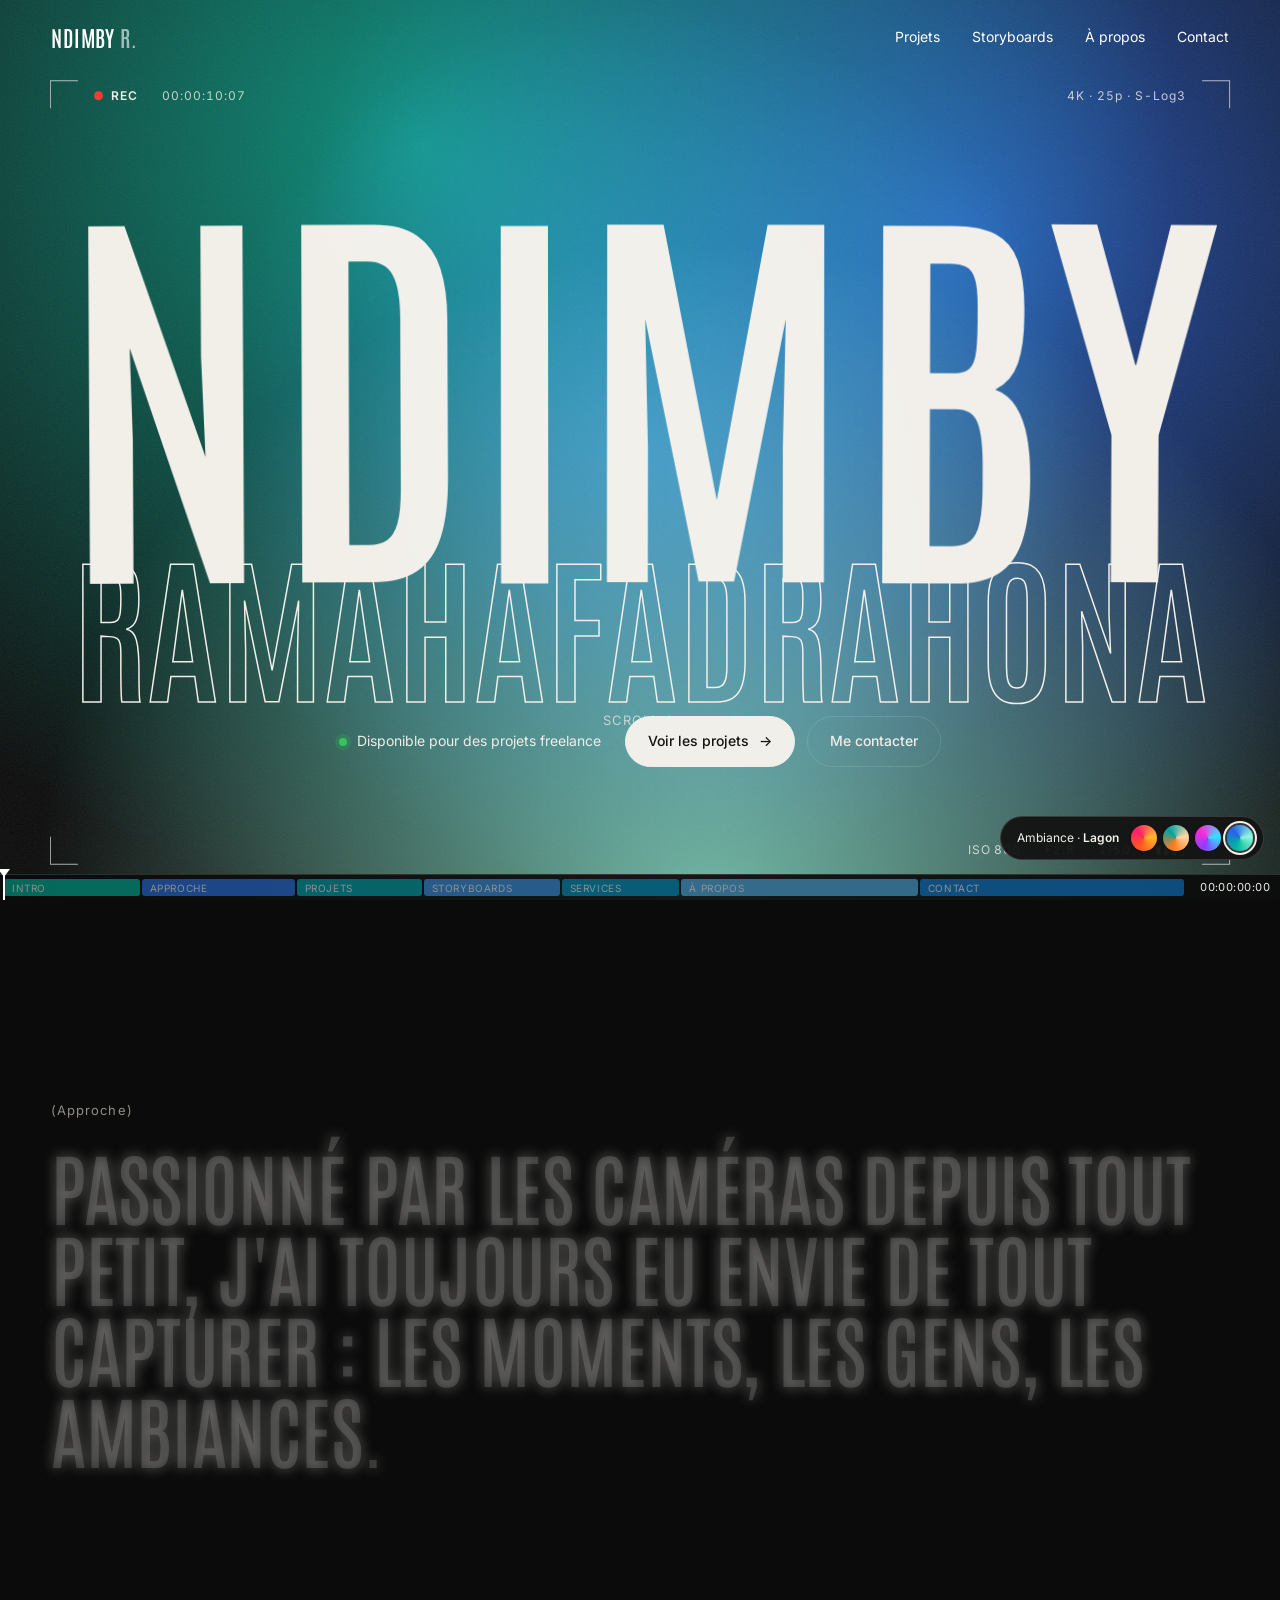
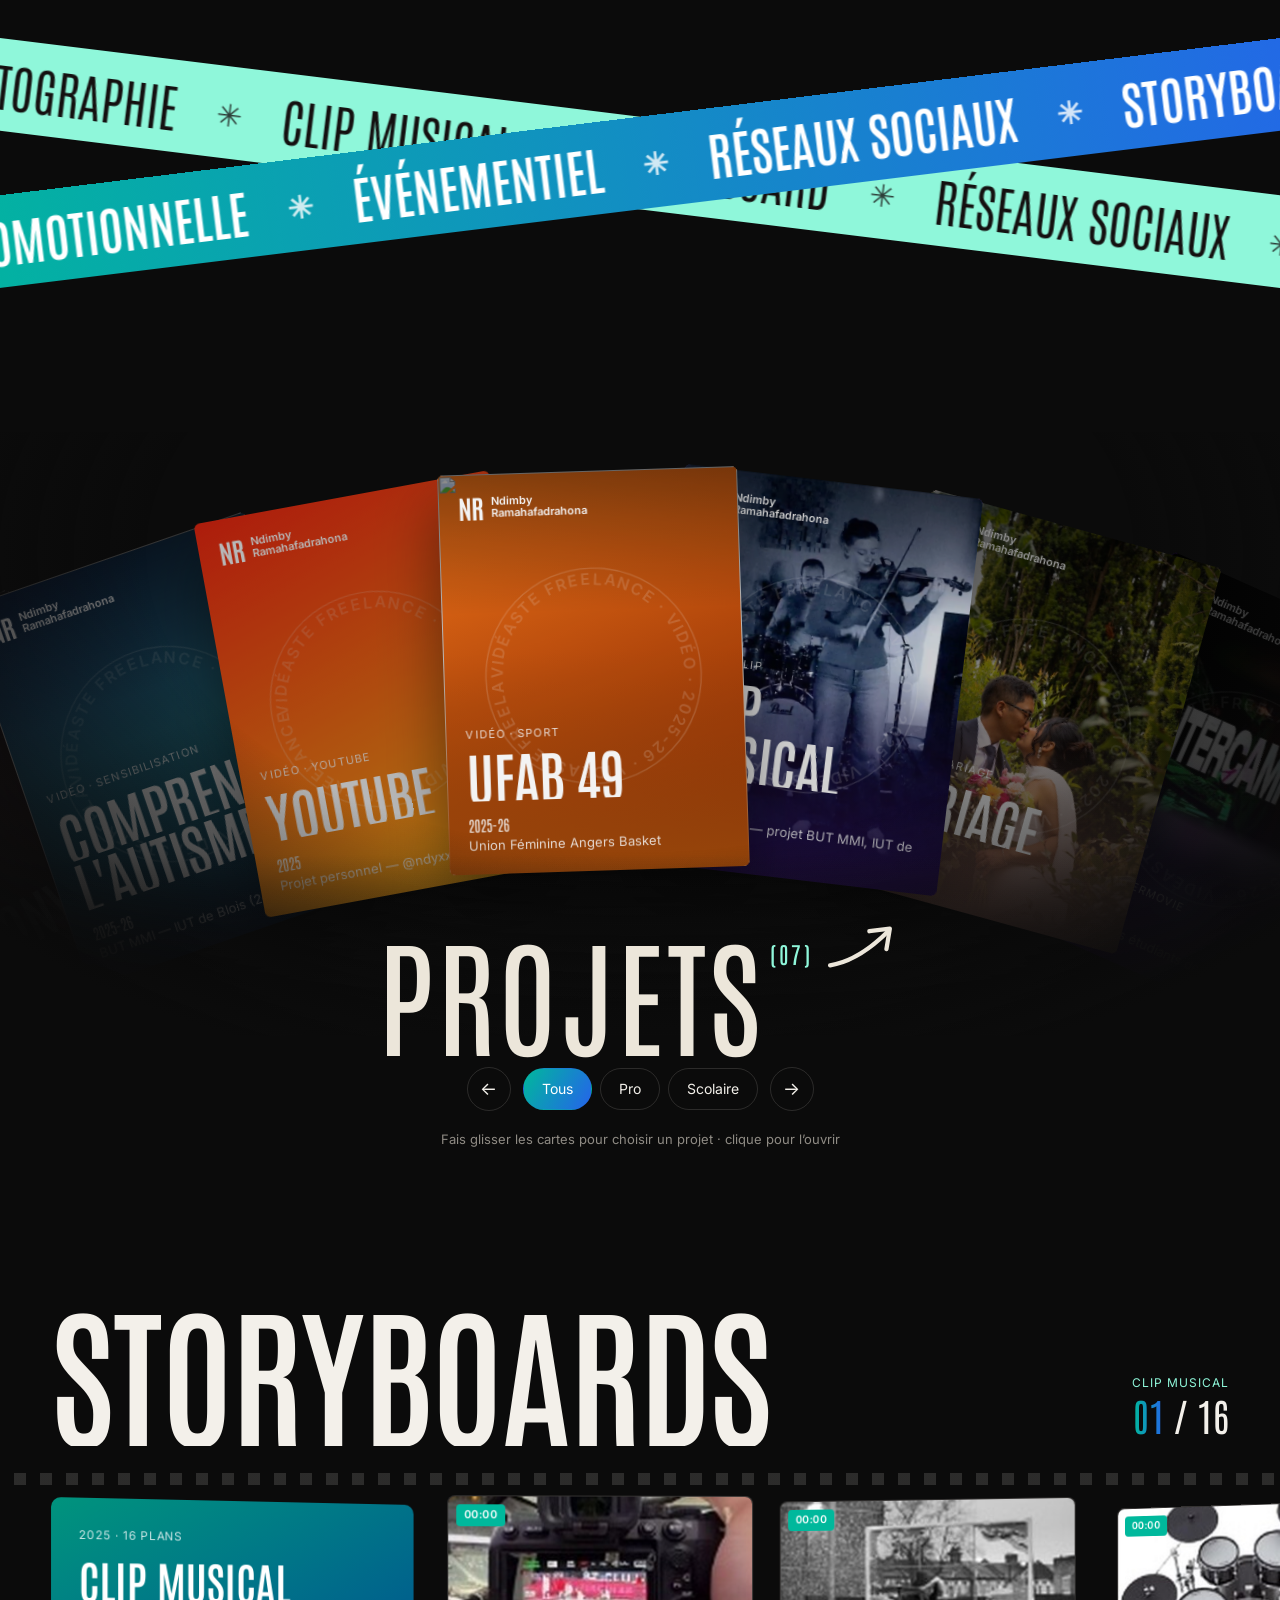
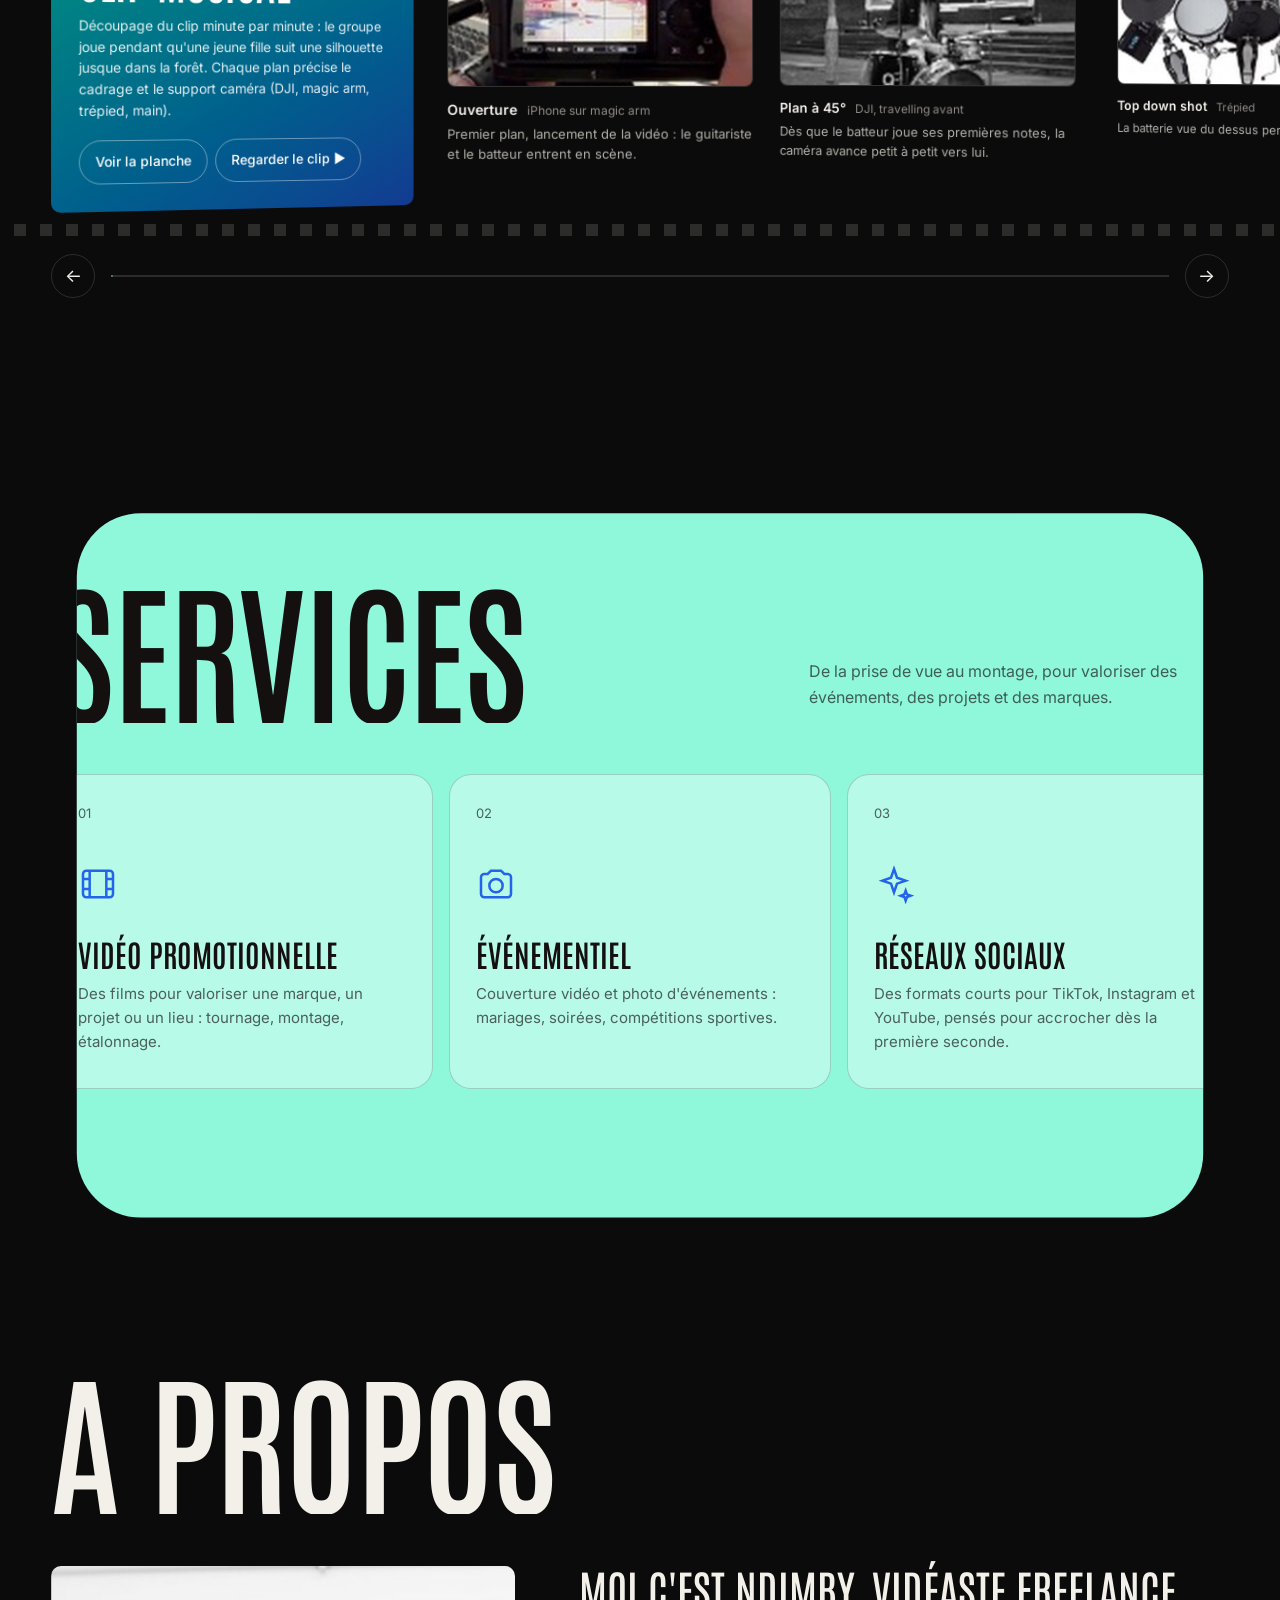
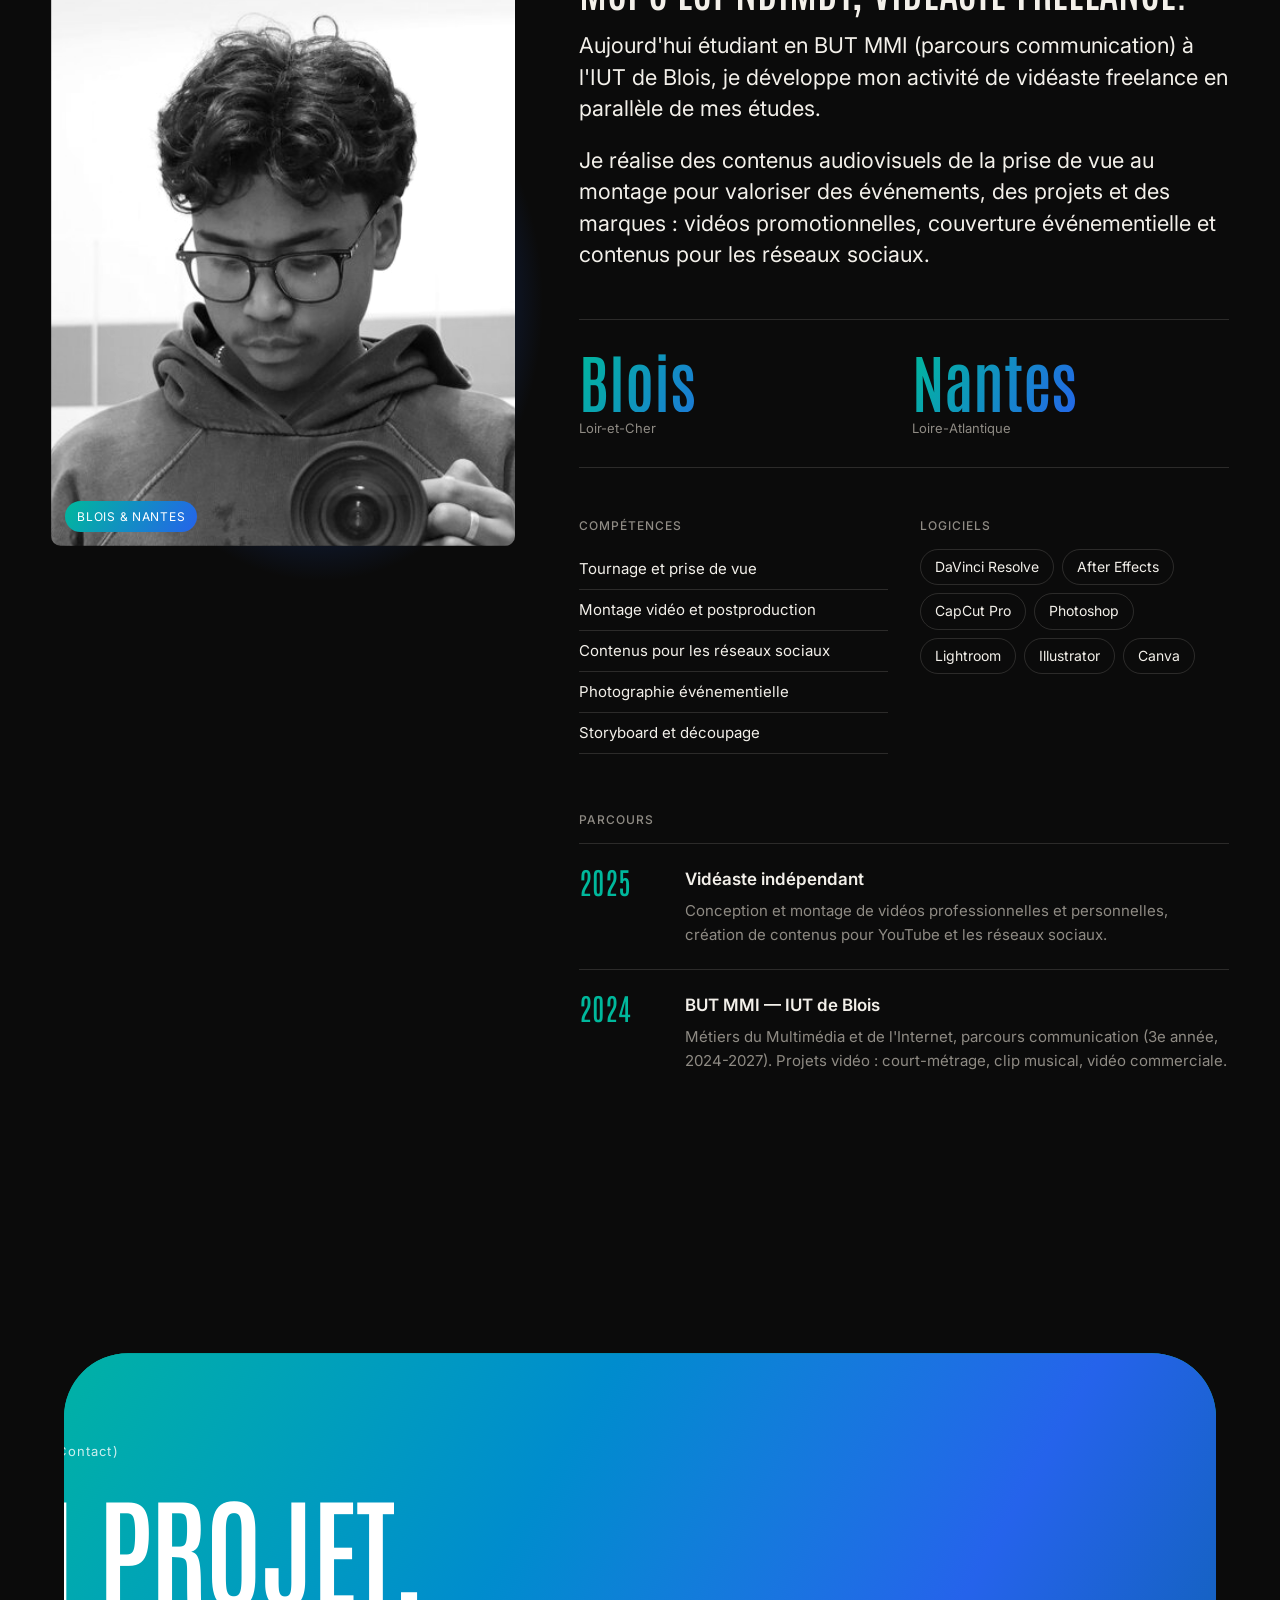
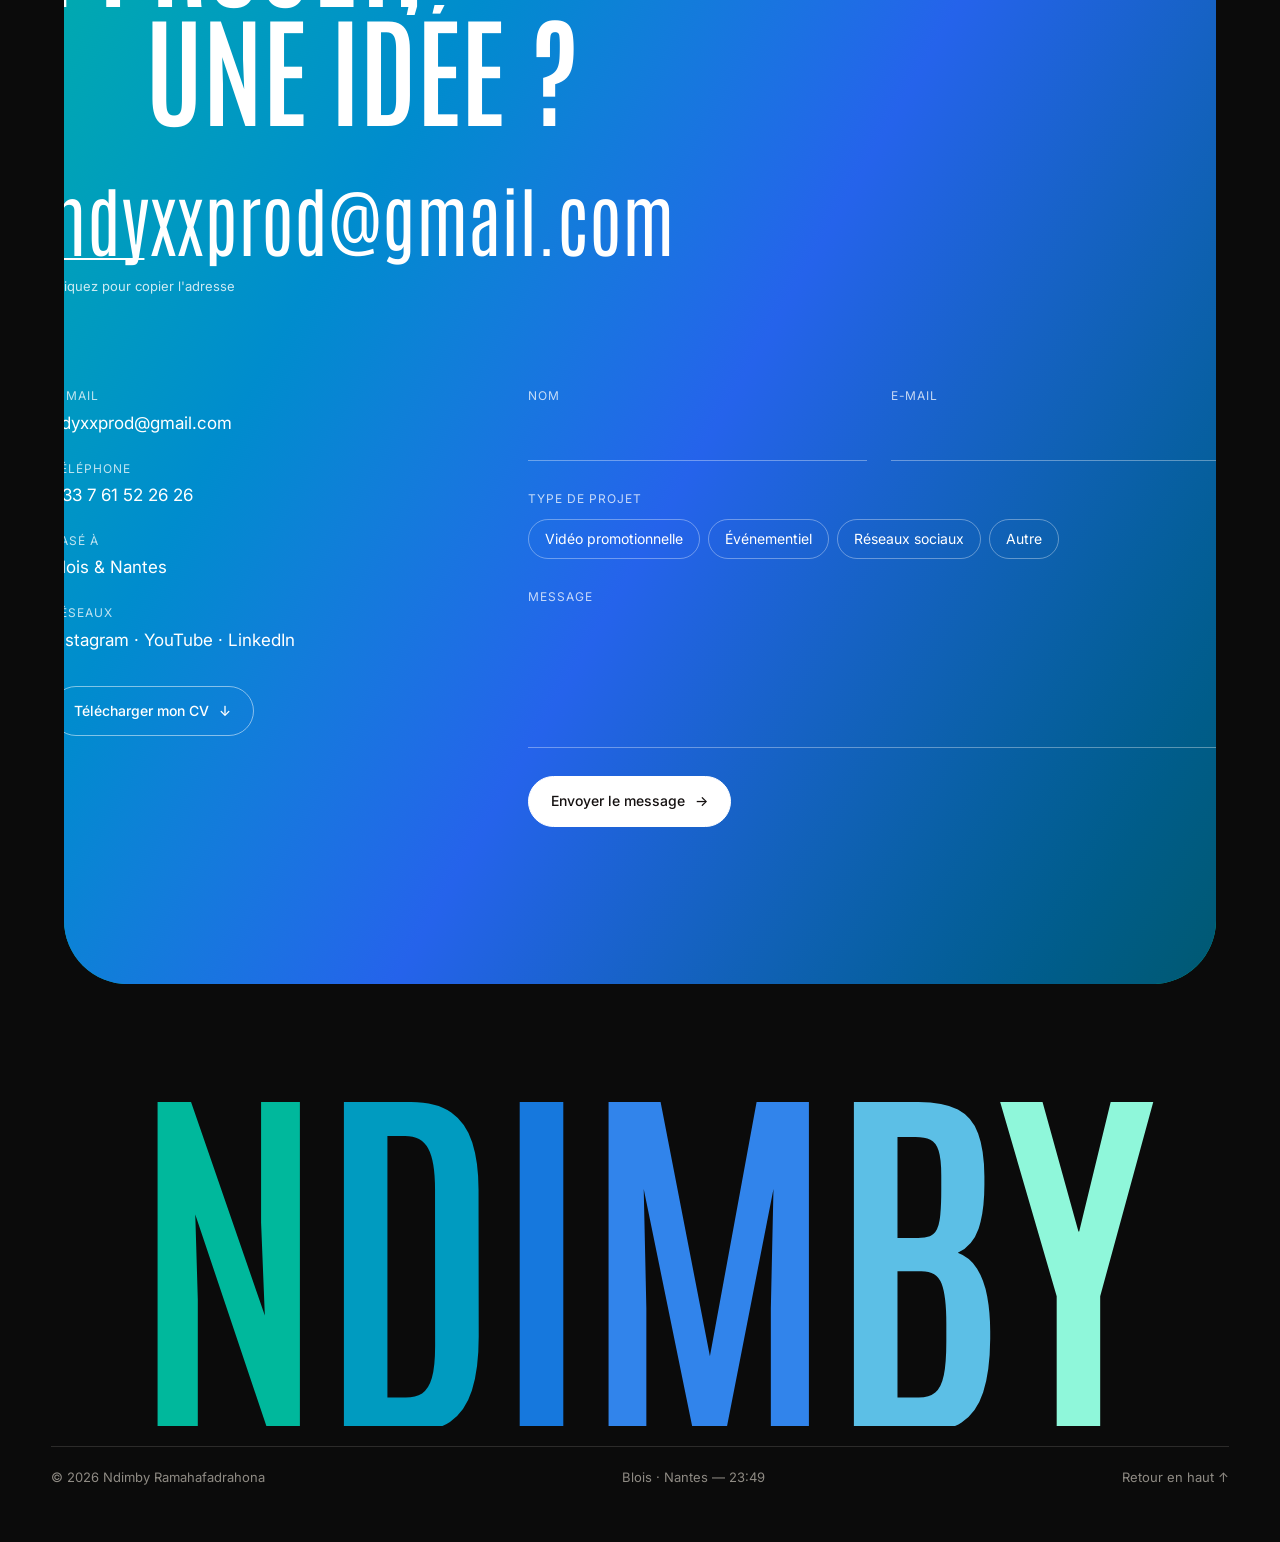
==== commit b87aa515: "Intercampus : la couverture remplit toute la carte Image préparée en 3:4 : la couverture en pleine l" ====
--- a/index.html
+++ b/index.html
@@ -12,7 +12,7 @@
   <link rel="preconnect" href="https://fonts.googleapis.com" />
   <link rel="preconnect" href="https://fonts.gstatic.com" crossorigin />
   <link href="https://fonts.googleapis.com/css2?family=Antonio:wght@300;500;600;700&family=Inter:wght@400;500;600&family=Permanent+Marker&display=swap" rel="stylesheet" />
-  <link rel="stylesheet" href="style.css?v=202611212251" />
+  <link rel="stylesheet" href="style.css?v=202611221838" />
   <script>
     // ?lite dans l'adresse = version sans animations ni effets (test et vieux navigateurs)
     if (/[?&]lite/.test(location.search)) document.documentElement.classList.add('lite');
@@ -244,11 +244,11 @@
     <span class="lb-count" id="lb-count"></span>
   </div>
 
-  <script src="contenu.js?v=202611212251"></script>
+  <script src="contenu.js?v=202611221838"></script>
   <script src="assets/vendor/gsap.min.js"></script>
   <script src="assets/vendor/ScrollTrigger.min.js"></script>
   <script src="assets/vendor/lenis.min.js"></script>
-  <script src="main.js?v=202611212251"></script>
-  <script src="anim.js?v=202611212251"></script>
+  <script src="main.js?v=202611221838"></script>
+  <script src="anim.js?v=202611221838"></script>
 </body>
 </html>
--- a/style.css
+++ b/style.css
@@ -336,8 +336,6 @@
   background: linear-gradient(180deg, rgba(0, 0, 0, 0.45), transparent 35%, transparent 45%, color-mix(in oklab, var(--p1) 70%, #000) 100%);
 }
 /* Couverture montrée en entier (16:9) au milieu de la carte, sans recadrage ni titre en double */
-.fan-card.fc-contain .fc-cover { inset: 17% 0 auto 0; height: auto; aspect-ratio: 16 / 9; object-fit: cover; }
-.fan-card.fc-contain::before { background: linear-gradient(180deg, rgba(0, 0, 0, 0.35), transparent 30%, transparent 70%, color-mix(in oklab, var(--p1) 70%, #000) 100%); }
 .fan-card.fc-notitle .fc-title { display: none; }
 .fan-card.fc-notitle .fc-kicker { margin-bottom: 10px; }
 .fc-video { opacity: 0; transition: opacity 0.4s; }
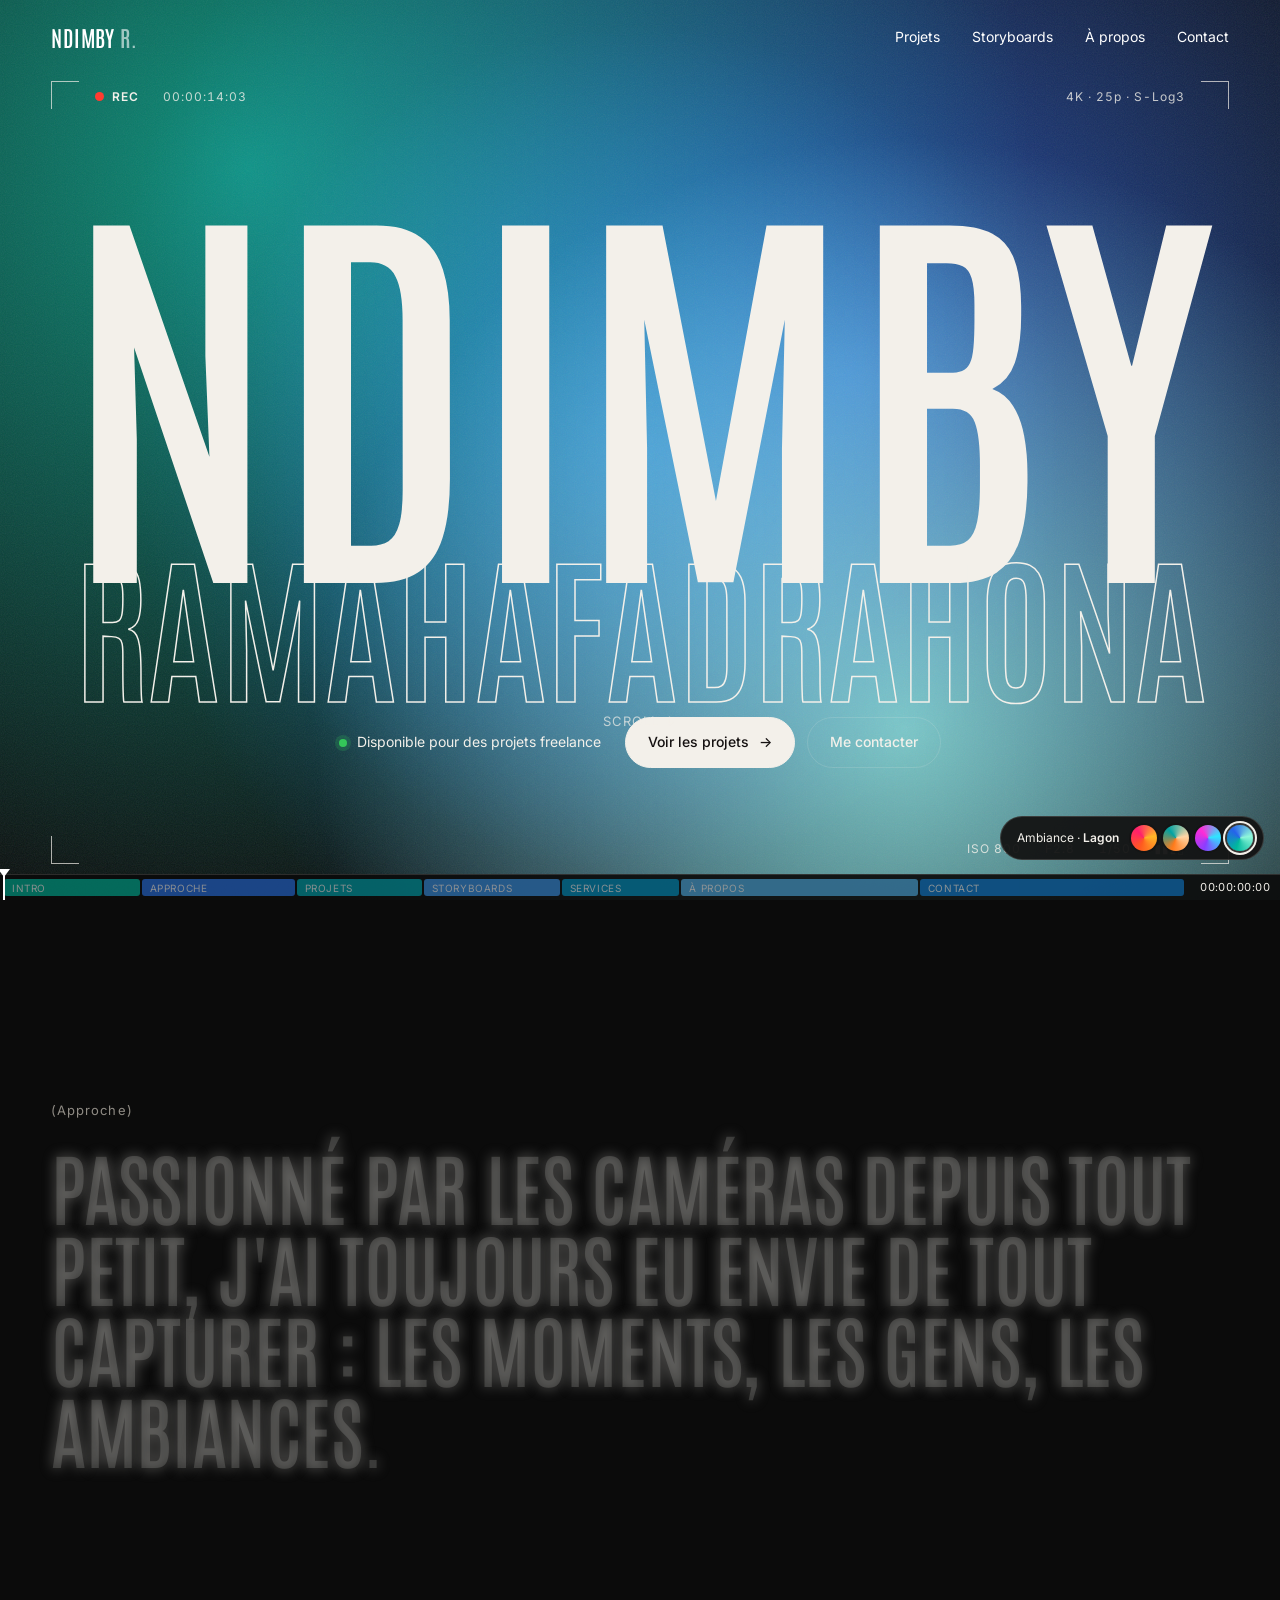
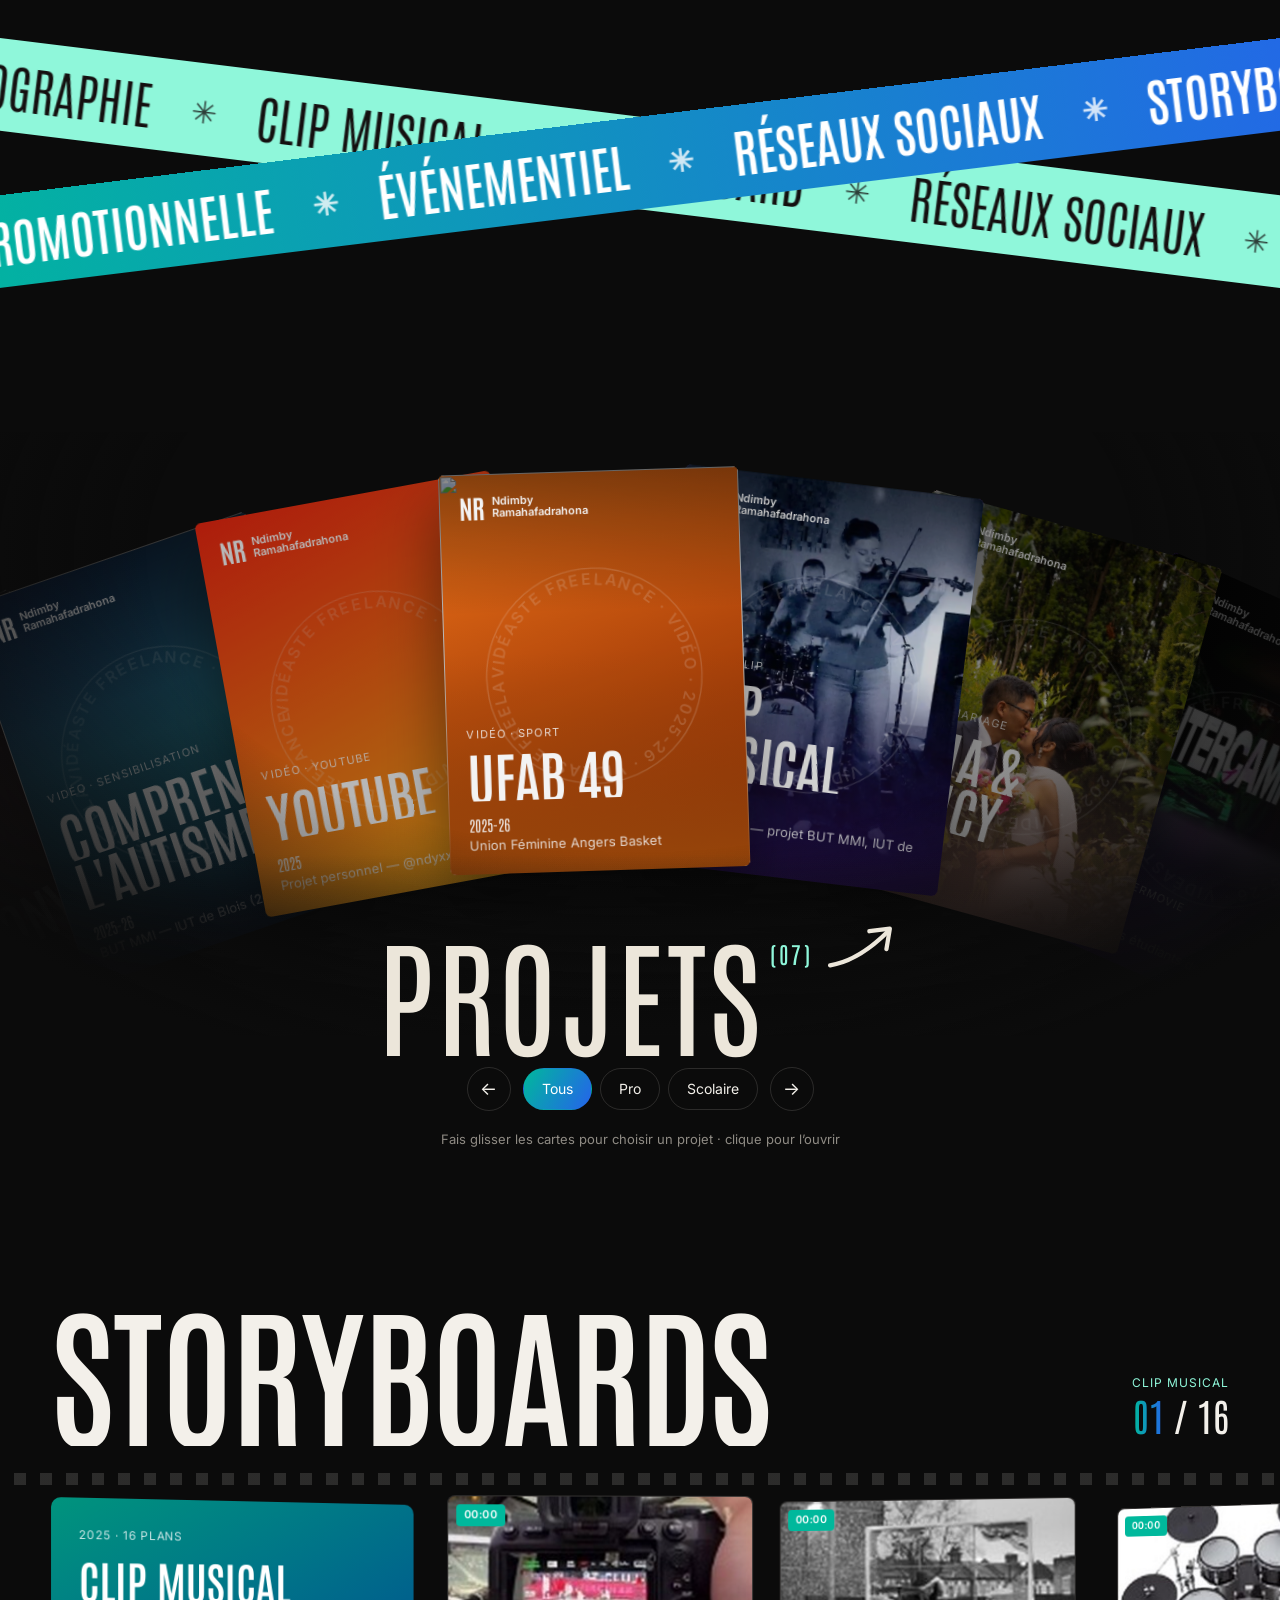
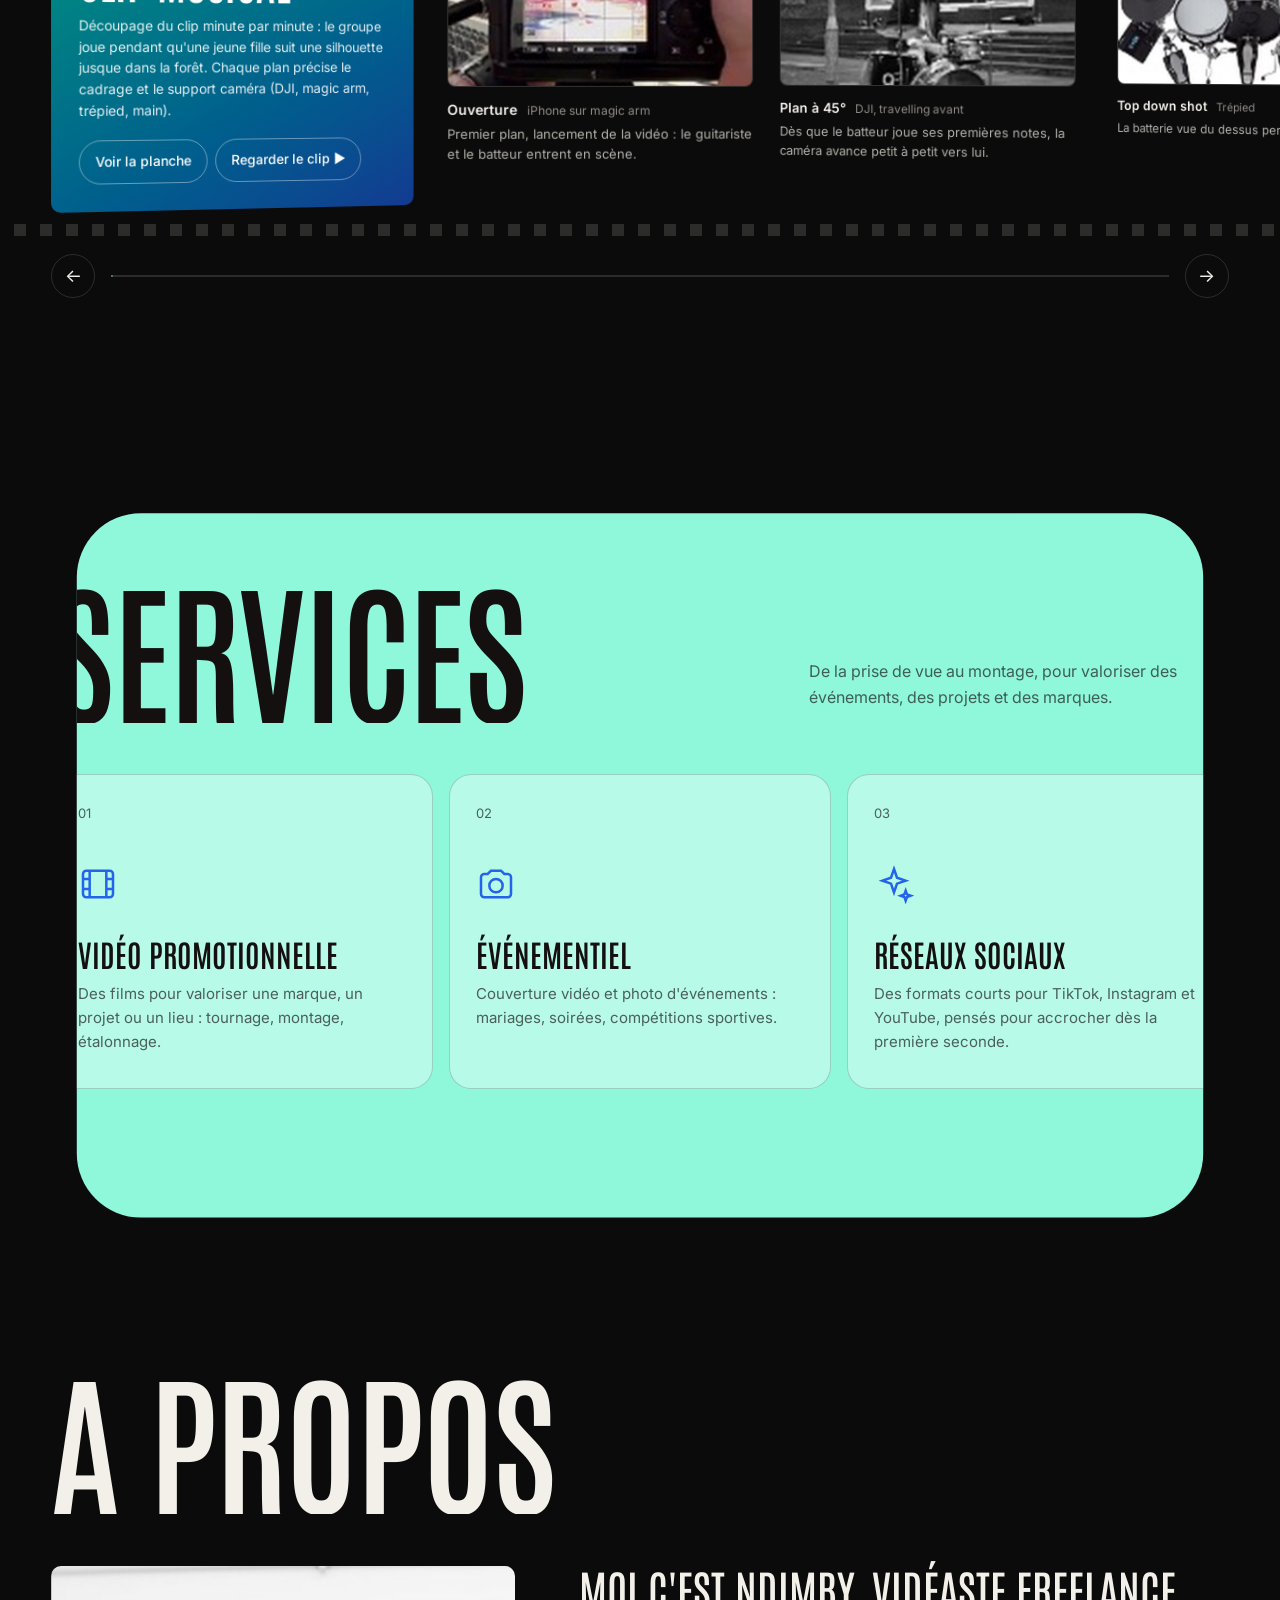
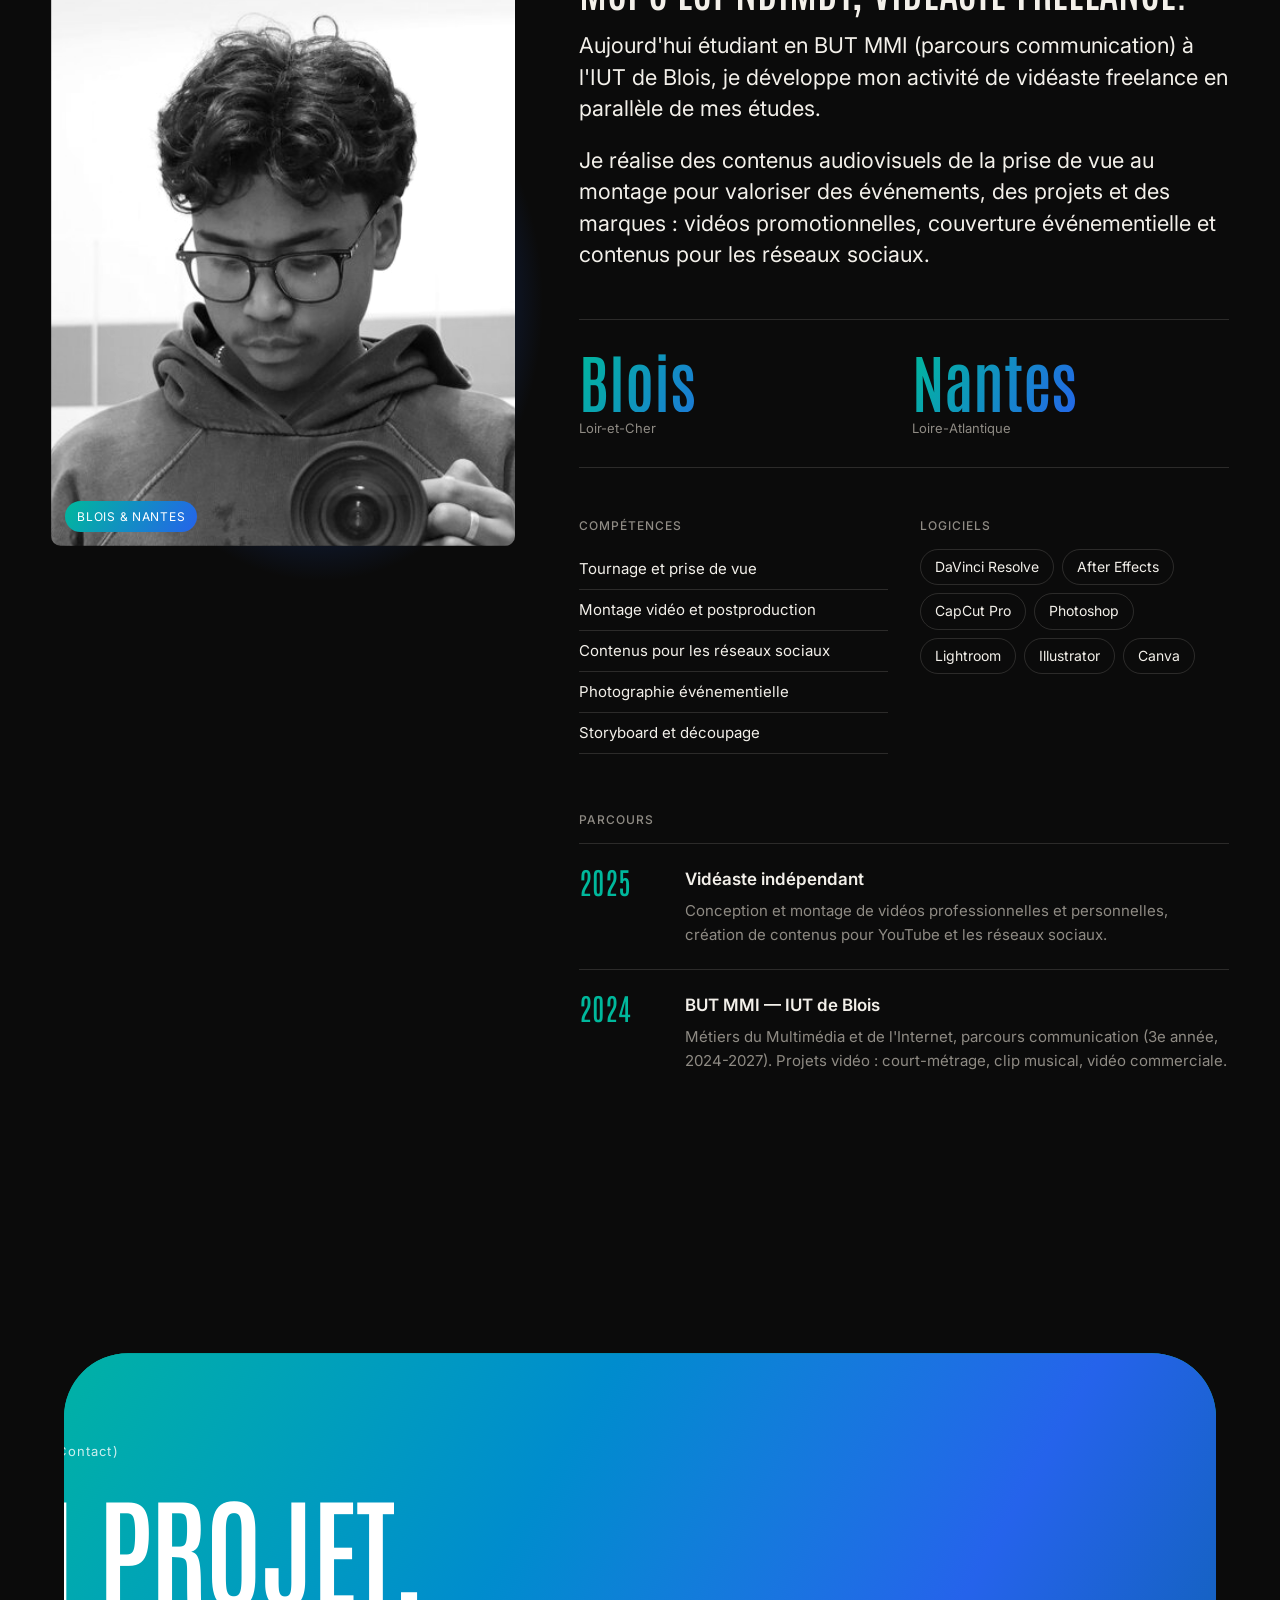
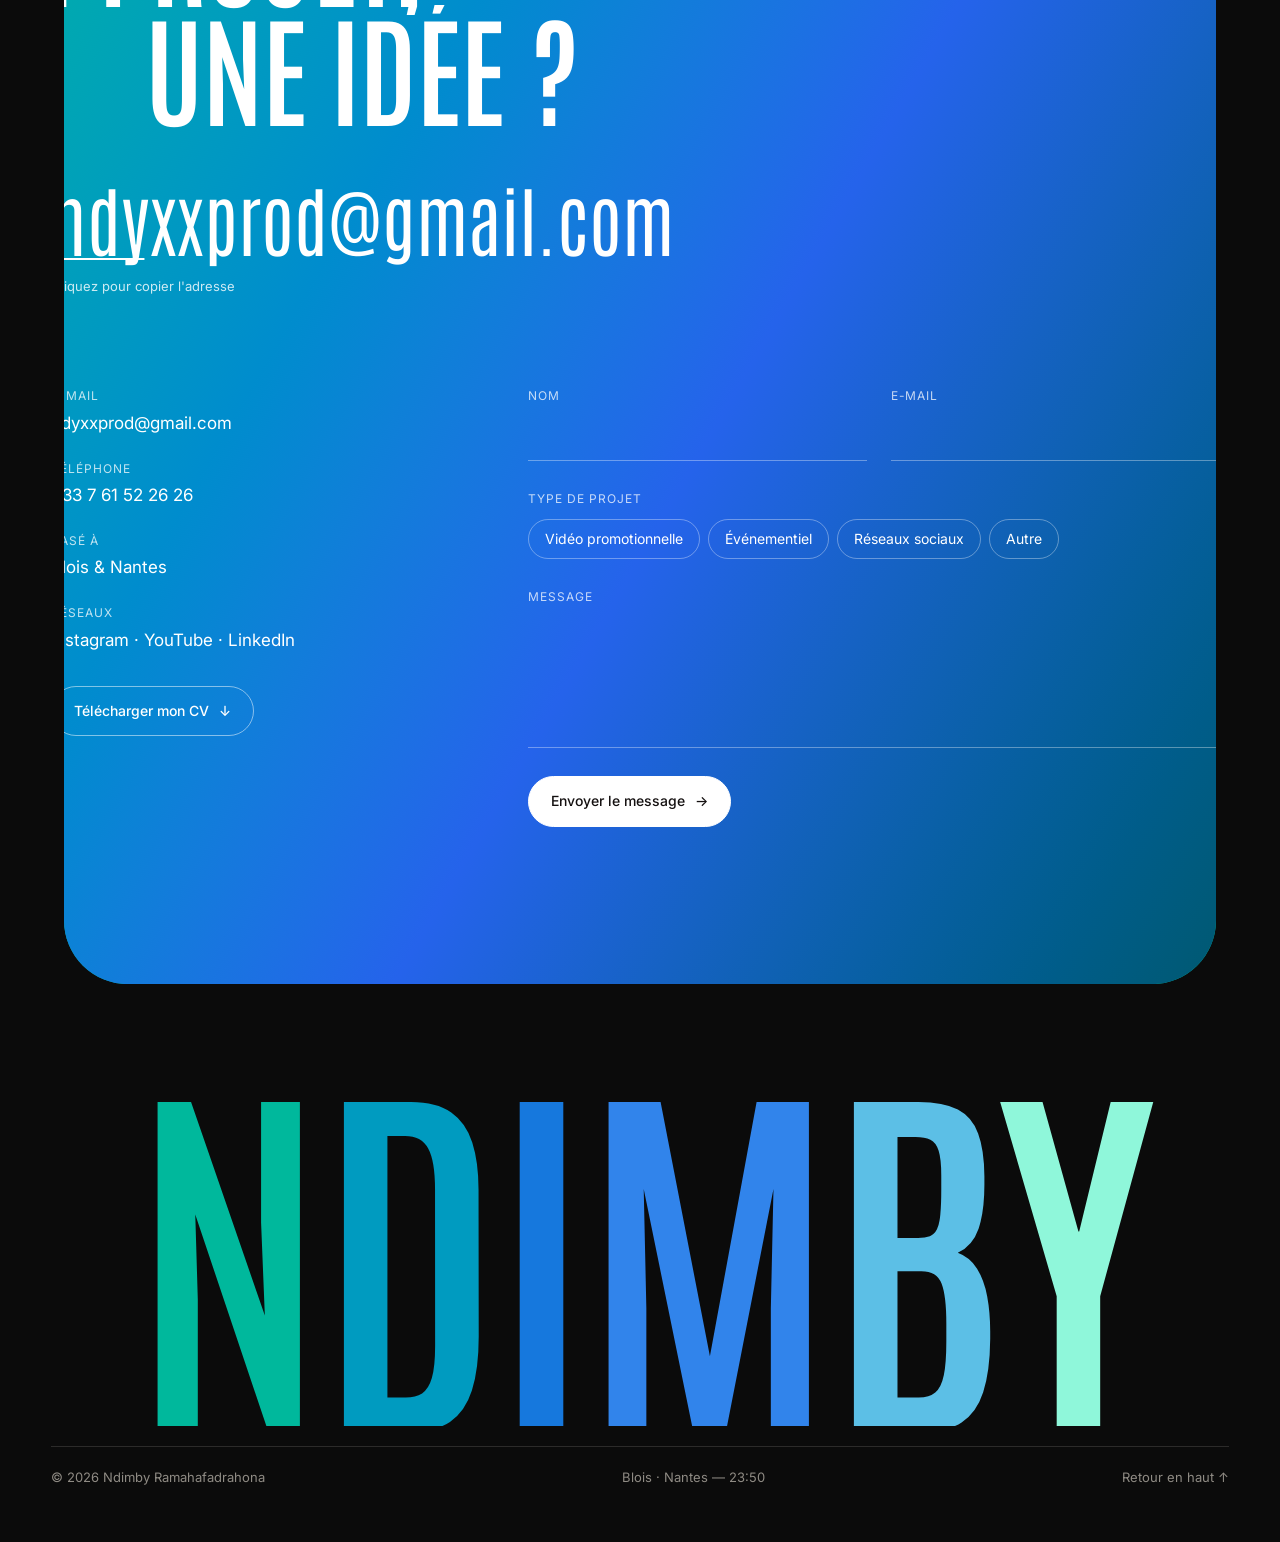
==== commit 063d12cd: "Mariage : titre Haja & Nancy, année 2026 Co-Authored-By: Claude Sonnet 5.5 <noreply@anthropic.com> C" ====
--- a/index.html
+++ b/index.html
@@ -12,7 +12,7 @@
   <link rel="preconnect" href="https://fonts.googleapis.com" />
   <link rel="preconnect" href="https://fonts.gstatic.com" crossorigin />
   <link href="https://fonts.googleapis.com/css2?family=Antonio:wght@300;500;600;700&family=Inter:wght@400;500;600&family=Permanent+Marker&display=swap" rel="stylesheet" />
-  <link rel="stylesheet" href="style.css?v=202611221838" />
+  <link rel="stylesheet" href="style.css?v=202611221840" />
   <script>
     // ?lite dans l'adresse = version sans animations ni effets (test et vieux navigateurs)
     if (/[?&]lite/.test(location.search)) document.documentElement.classList.add('lite');
@@ -244,11 +244,11 @@
     <span class="lb-count" id="lb-count"></span>
   </div>
 
-  <script src="contenu.js?v=202611221838"></script>
+  <script src="contenu.js?v=202611221840"></script>
   <script src="assets/vendor/gsap.min.js"></script>
   <script src="assets/vendor/ScrollTrigger.min.js"></script>
   <script src="assets/vendor/lenis.min.js"></script>
-  <script src="main.js?v=202611221838"></script>
-  <script src="anim.js?v=202611221838"></script>
+  <script src="main.js?v=202611221840"></script>
+  <script src="anim.js?v=202611221840"></script>
 </body>
 </html>
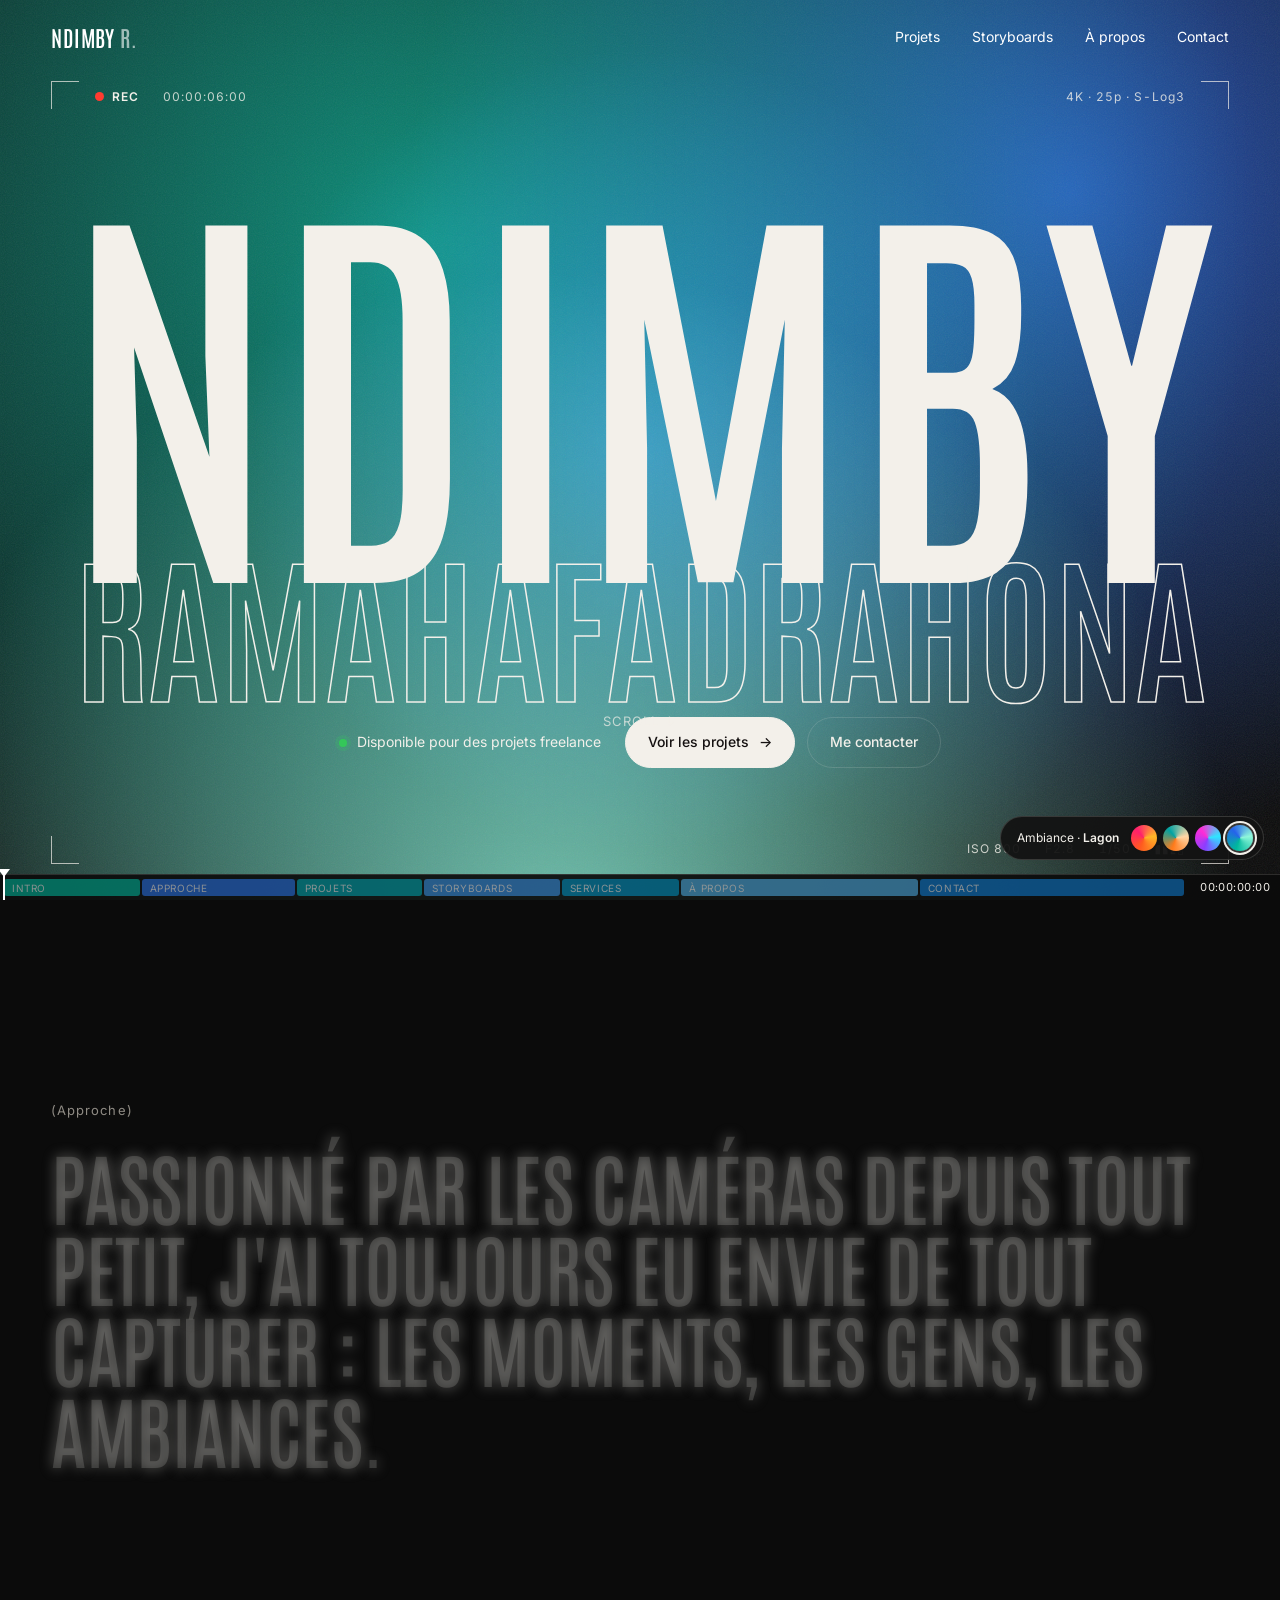
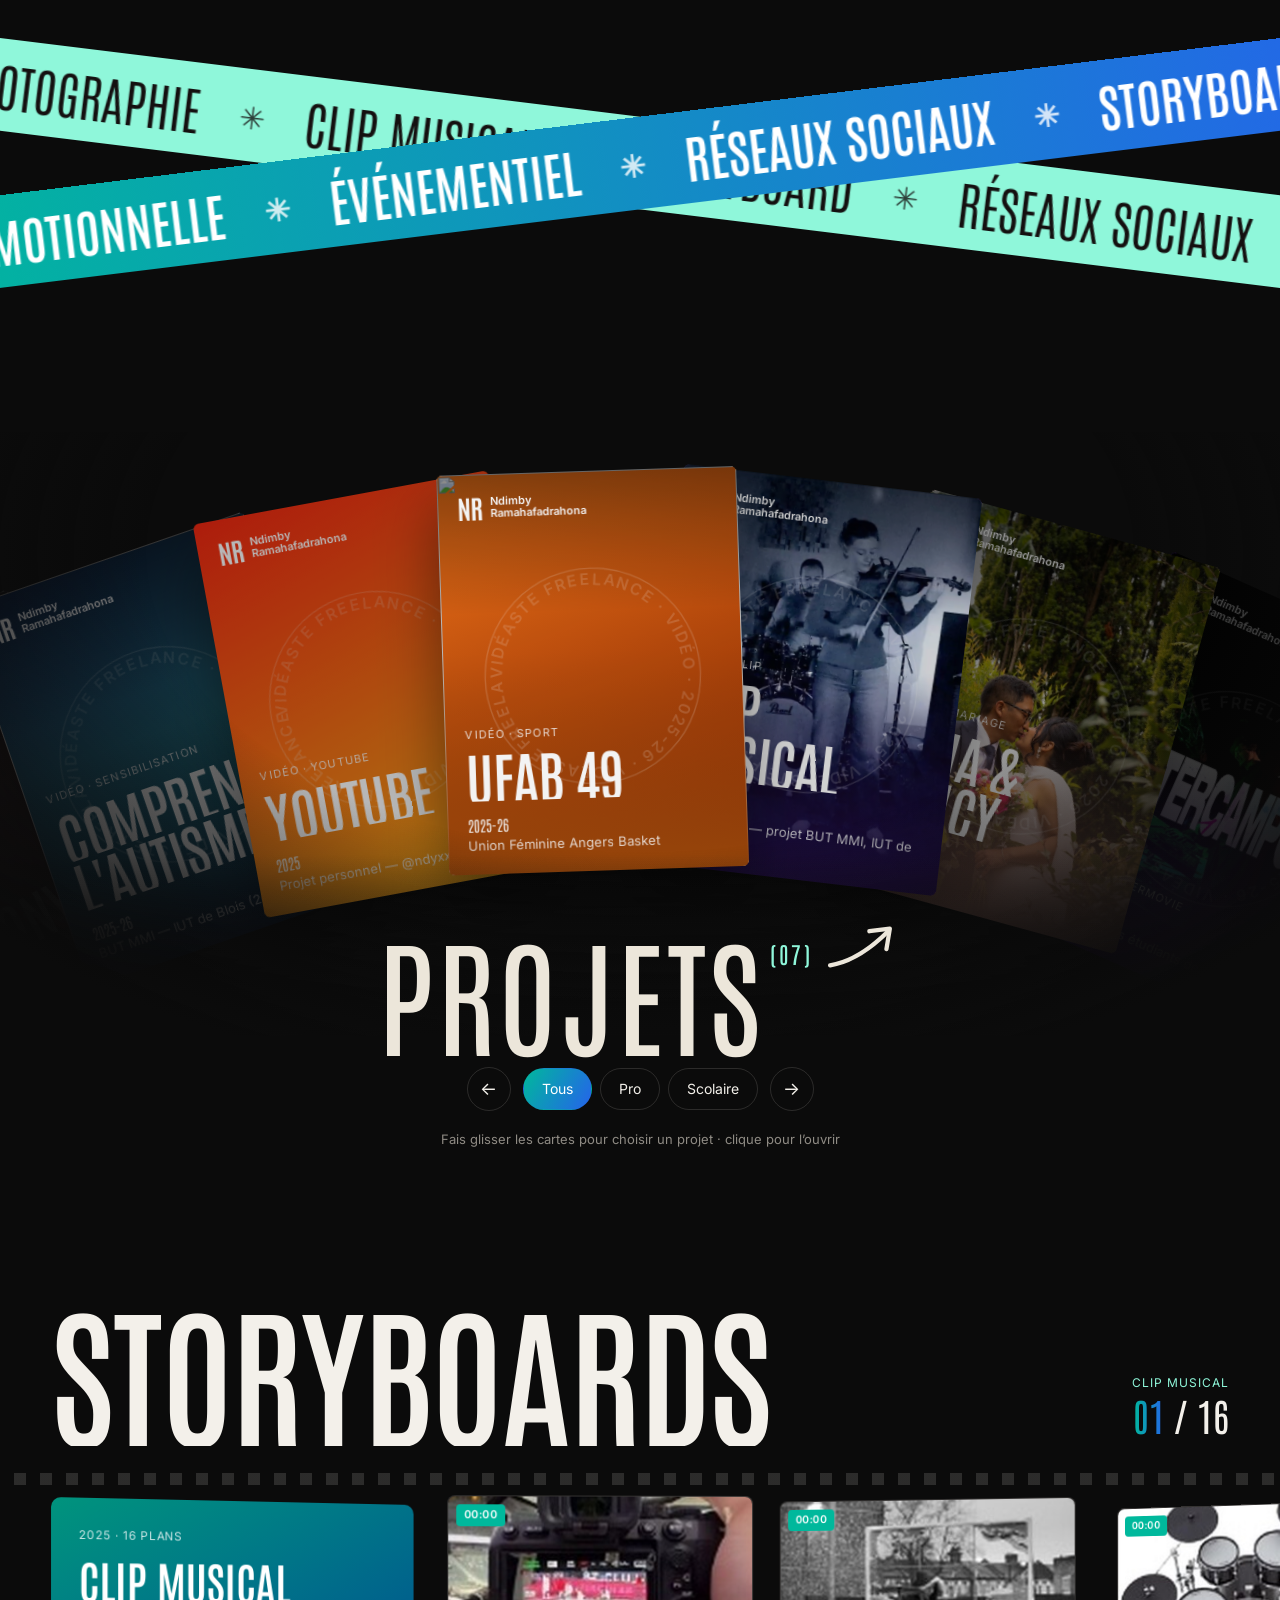
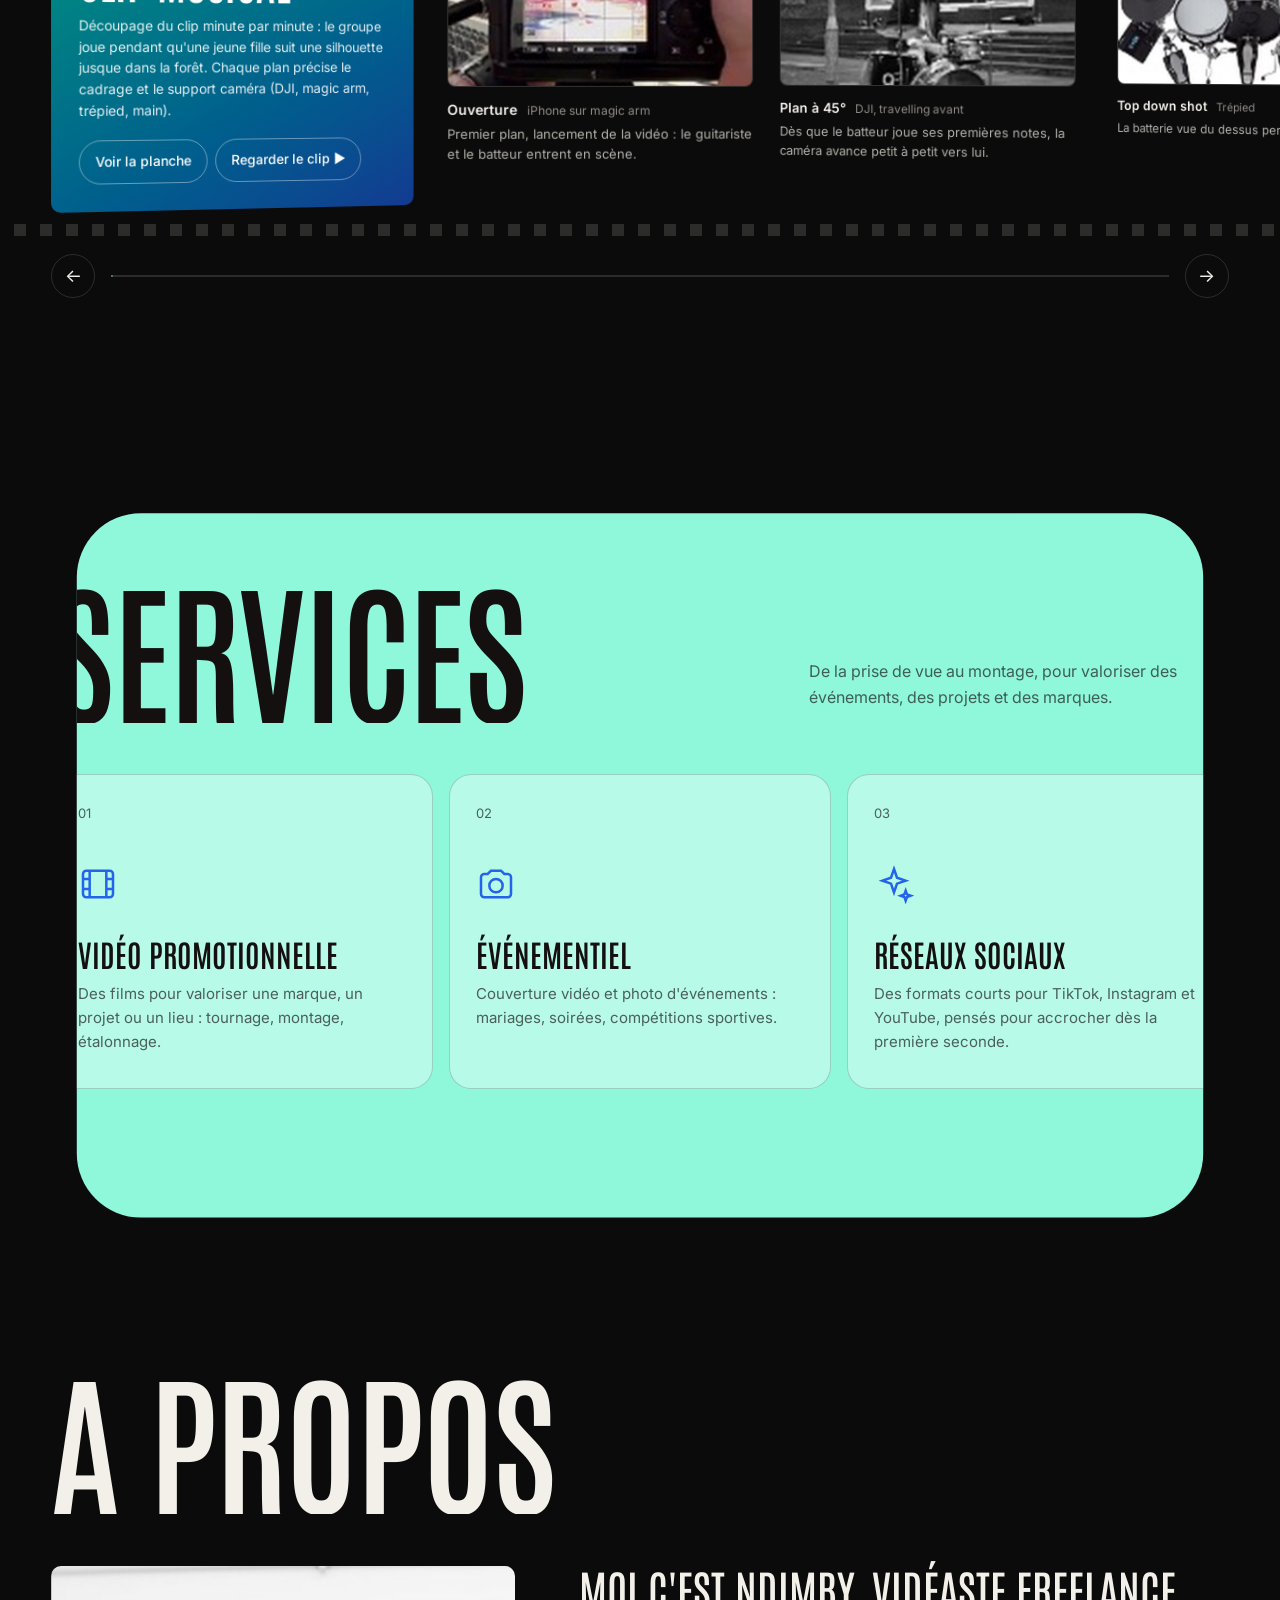
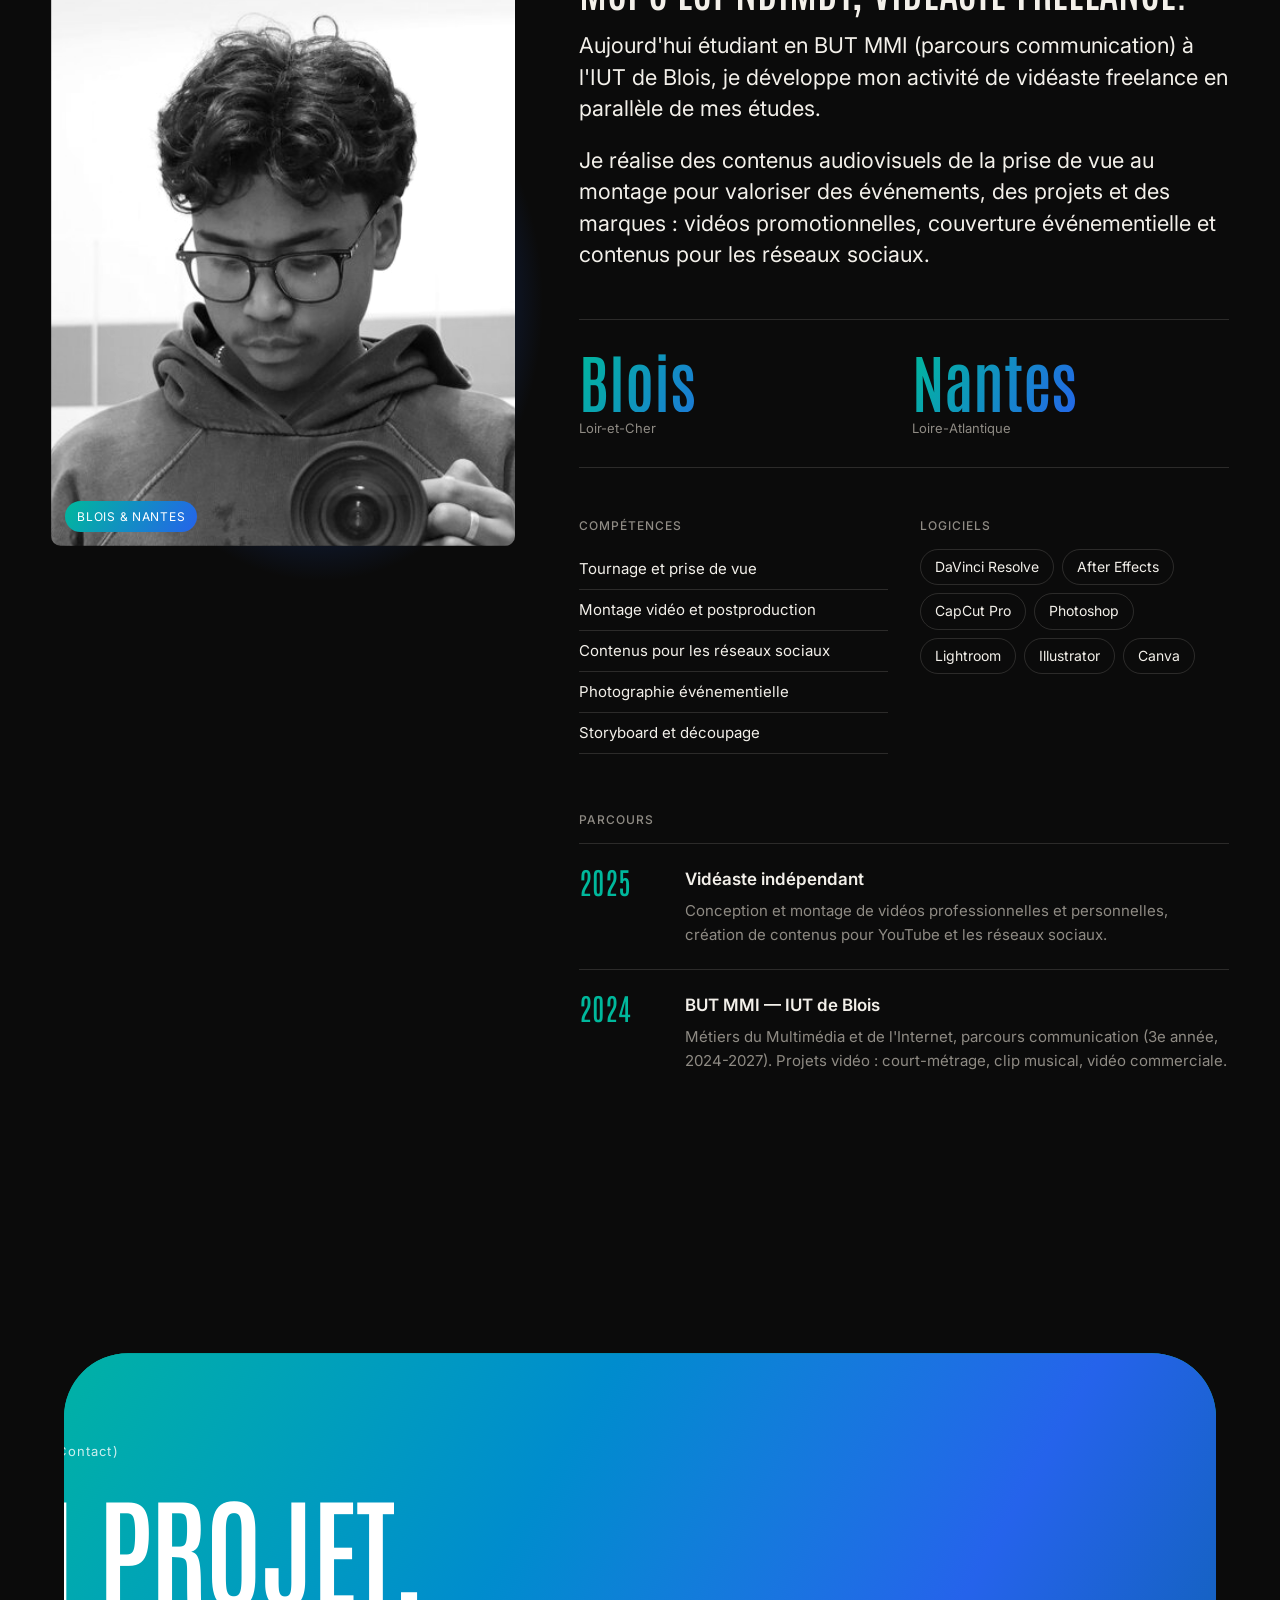
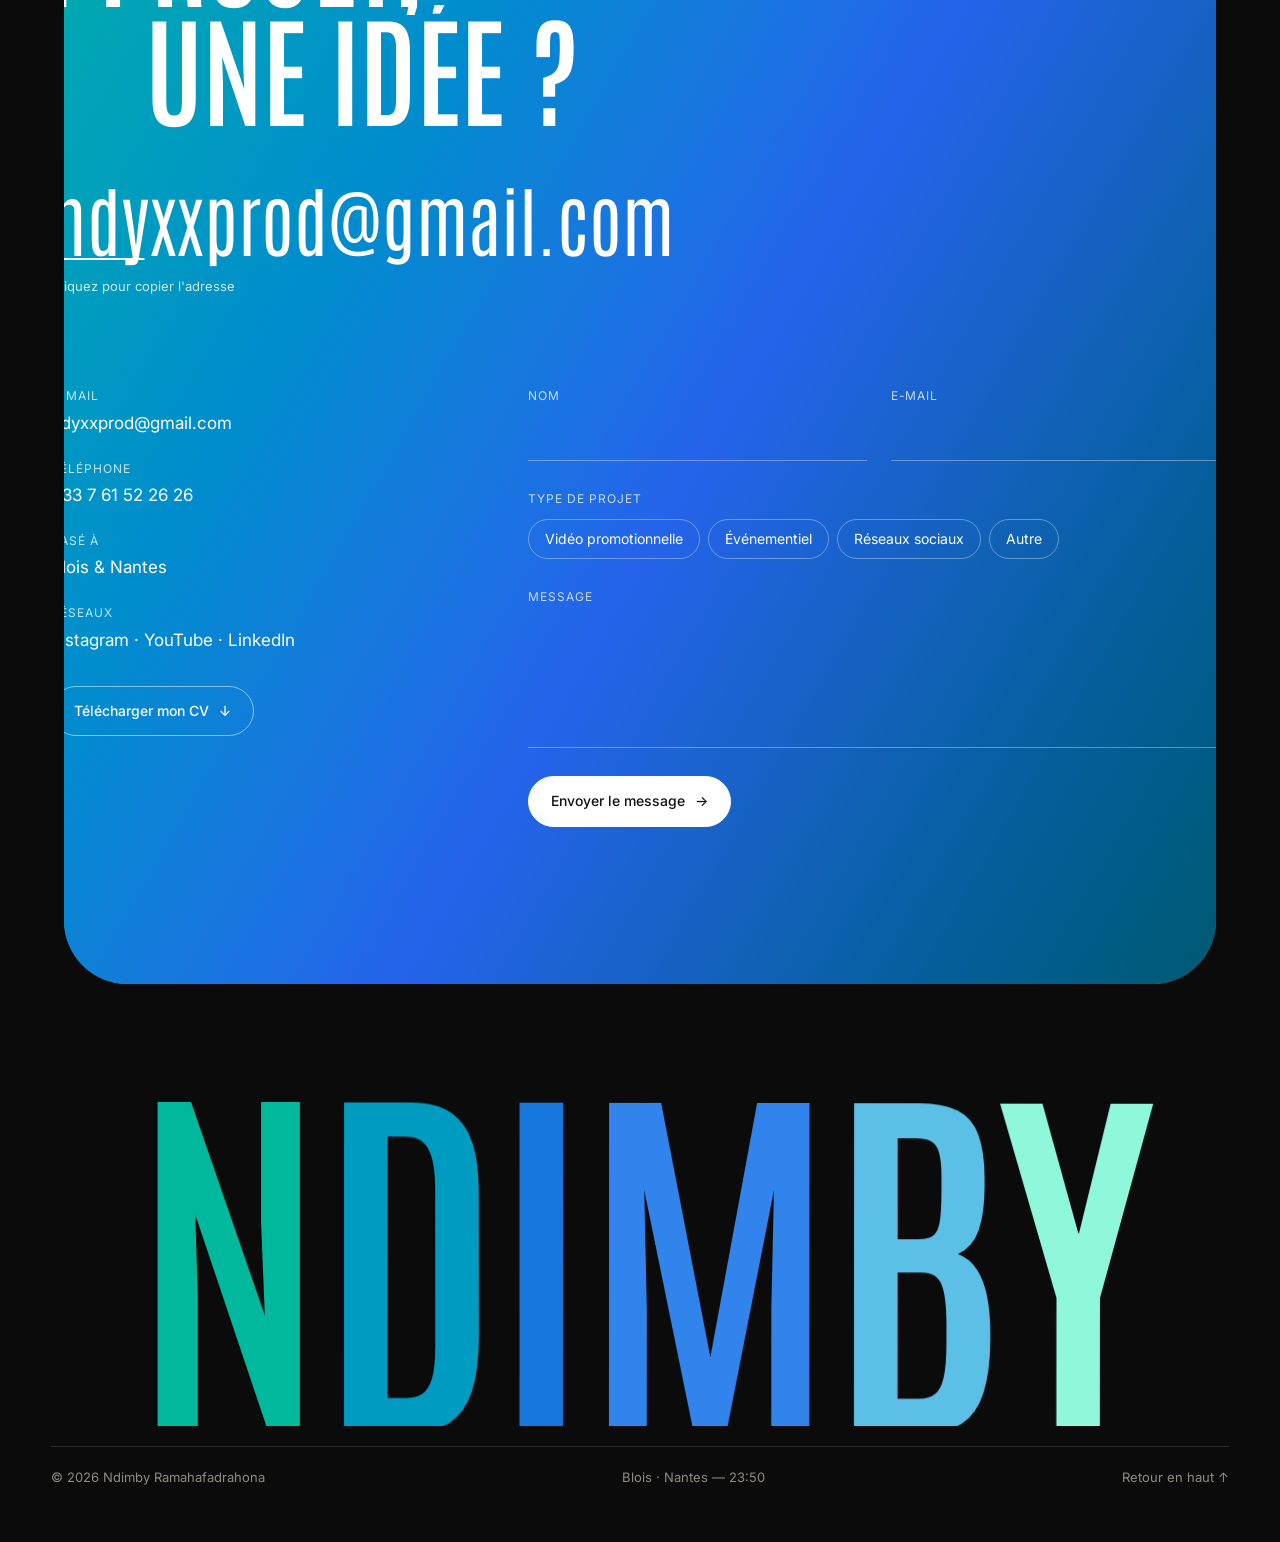
==== commit 4cf12700: "Intercampus : couverture verticale fournie Co-Authored-By: Claude Sonnet 5.5 <noreply@anthropic.com>" ====
--- a/index.html
+++ b/index.html
@@ -12,7 +12,7 @@
   <link rel="preconnect" href="https://fonts.googleapis.com" />
   <link rel="preconnect" href="https://fonts.gstatic.com" crossorigin />
   <link href="https://fonts.googleapis.com/css2?family=Antonio:wght@300;500;600;700&family=Inter:wght@400;500;600&family=Permanent+Marker&display=swap" rel="stylesheet" />
-  <link rel="stylesheet" href="style.css?v=202611221840" />
+  <link rel="stylesheet" href="style.css?v=202611221847" />
   <script>
     // ?lite dans l'adresse = version sans animations ni effets (test et vieux navigateurs)
     if (/[?&]lite/.test(location.search)) document.documentElement.classList.add('lite');
@@ -244,11 +244,11 @@
     <span class="lb-count" id="lb-count"></span>
   </div>
 
-  <script src="contenu.js?v=202611221840"></script>
+  <script src="contenu.js?v=202611221847"></script>
   <script src="assets/vendor/gsap.min.js"></script>
   <script src="assets/vendor/ScrollTrigger.min.js"></script>
   <script src="assets/vendor/lenis.min.js"></script>
-  <script src="main.js?v=202611221840"></script>
-  <script src="anim.js?v=202611221840"></script>
+  <script src="main.js?v=202611221847"></script>
+  <script src="anim.js?v=202611221847"></script>
 </body>
 </html>
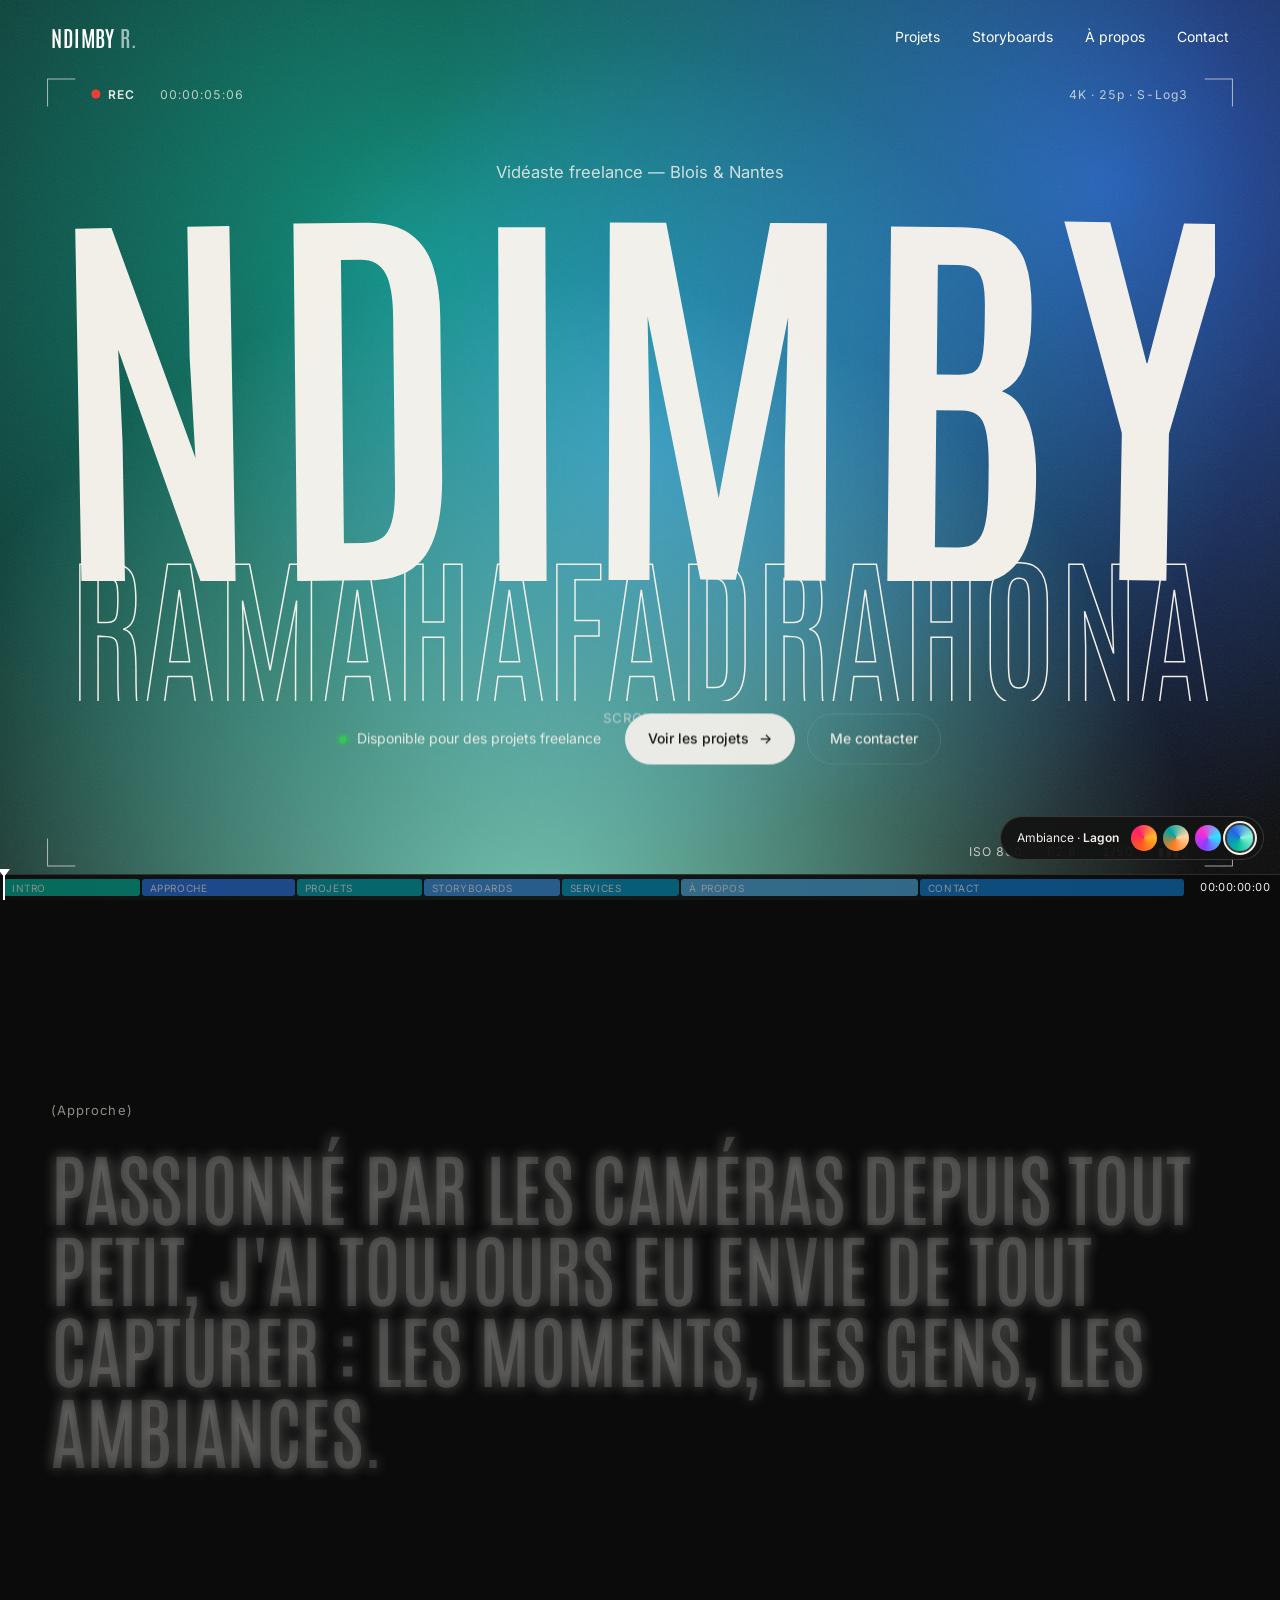
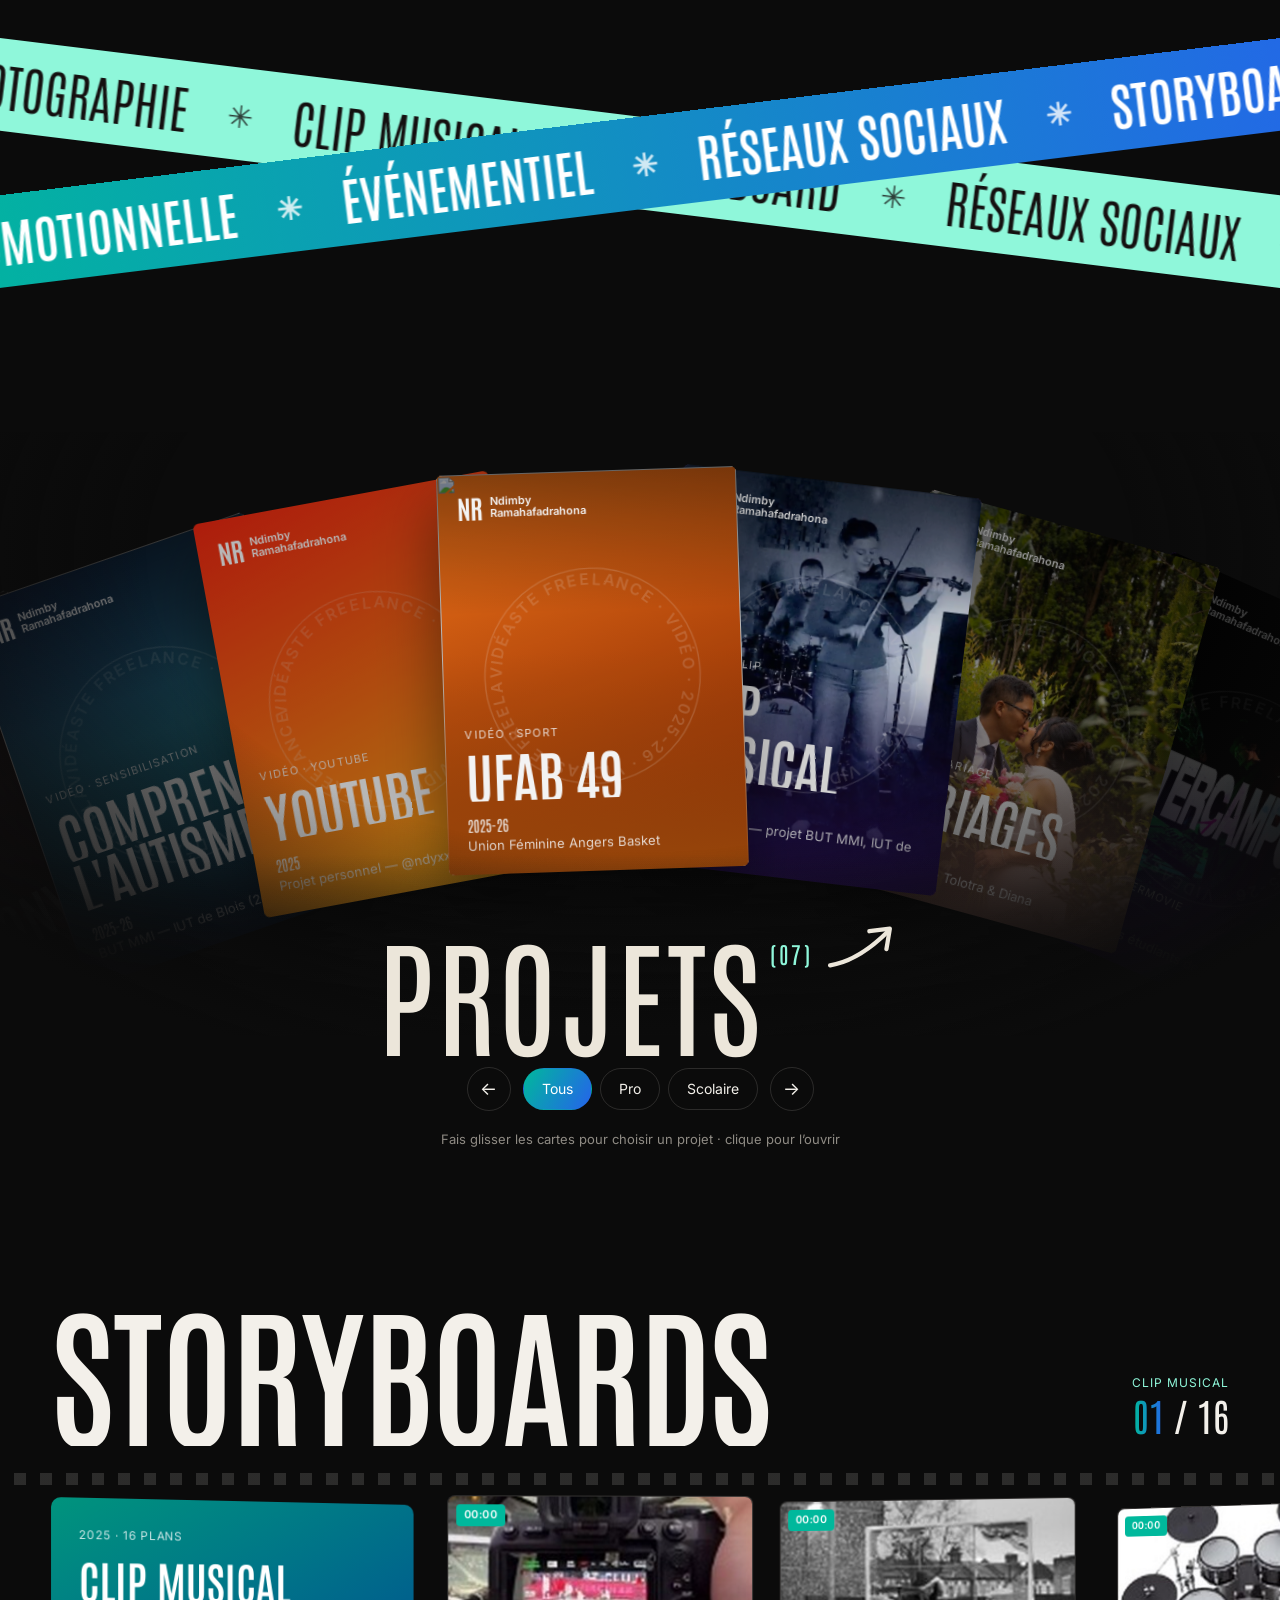
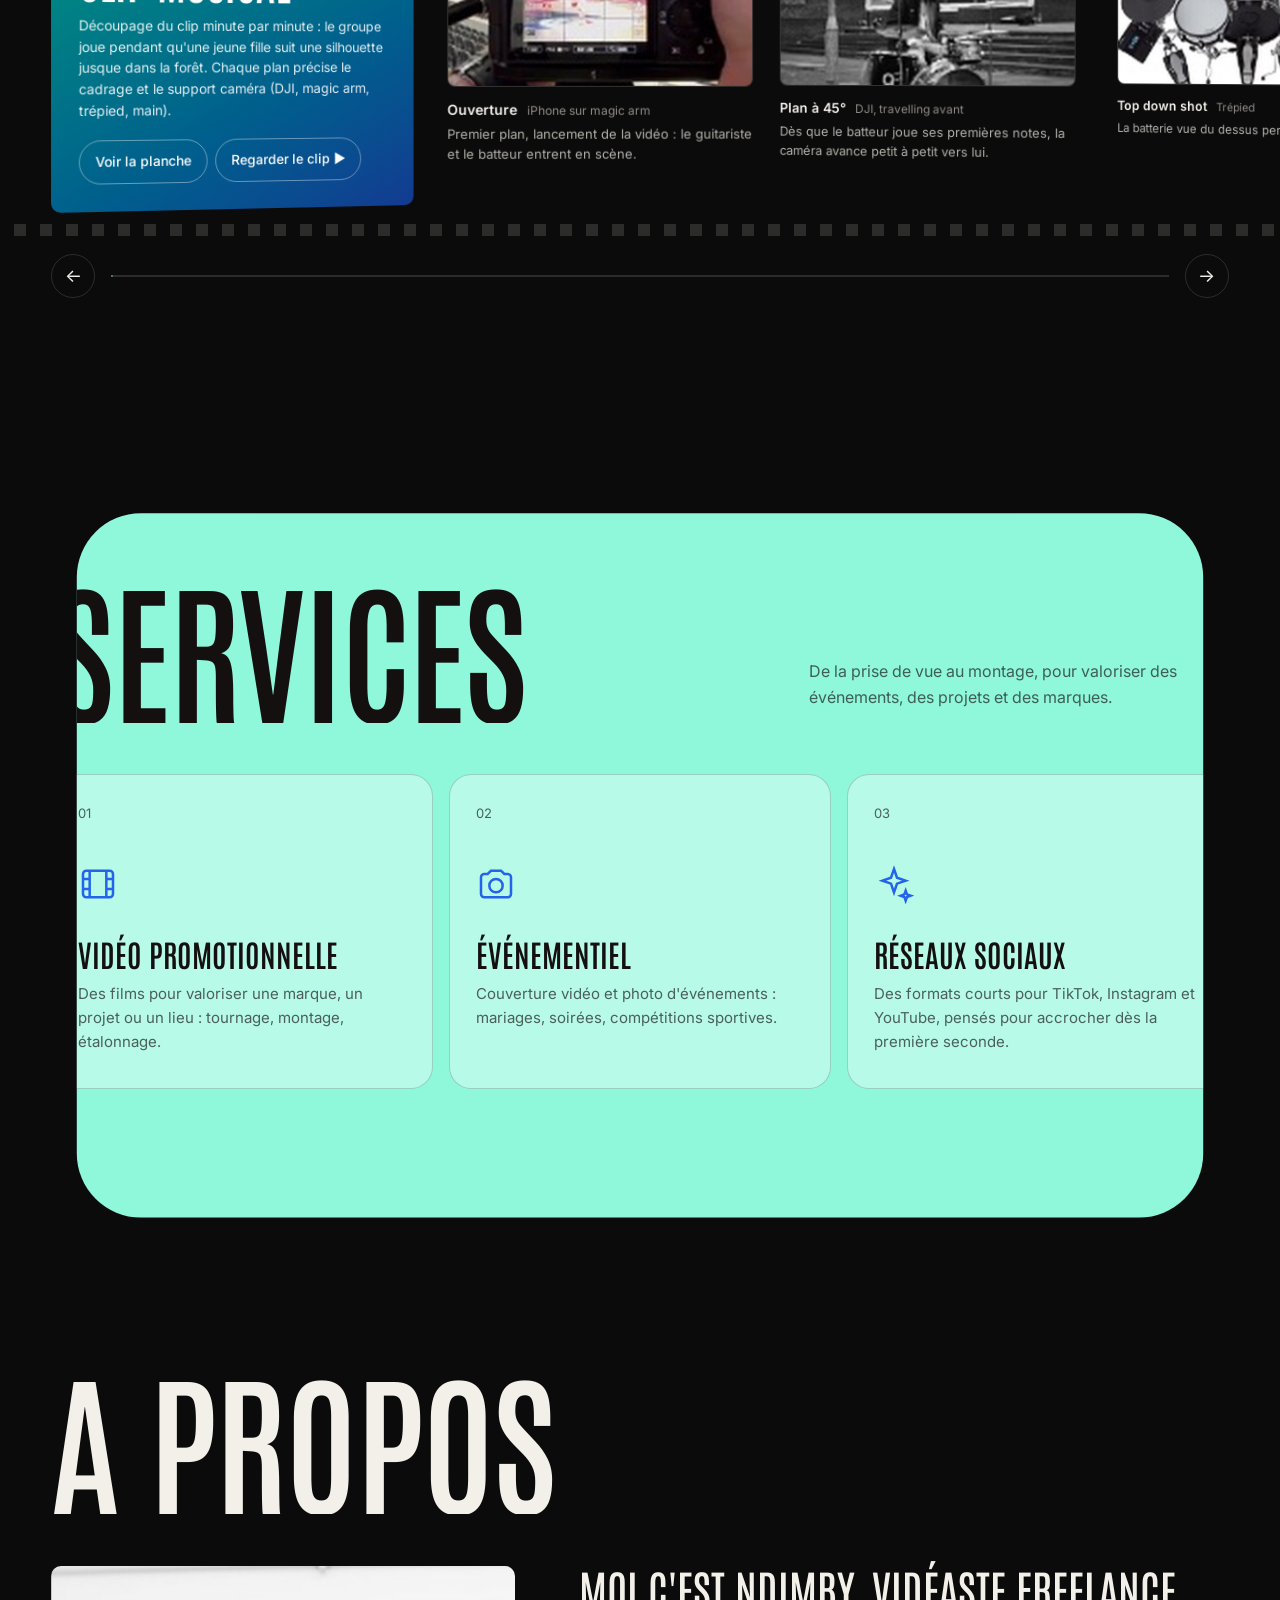
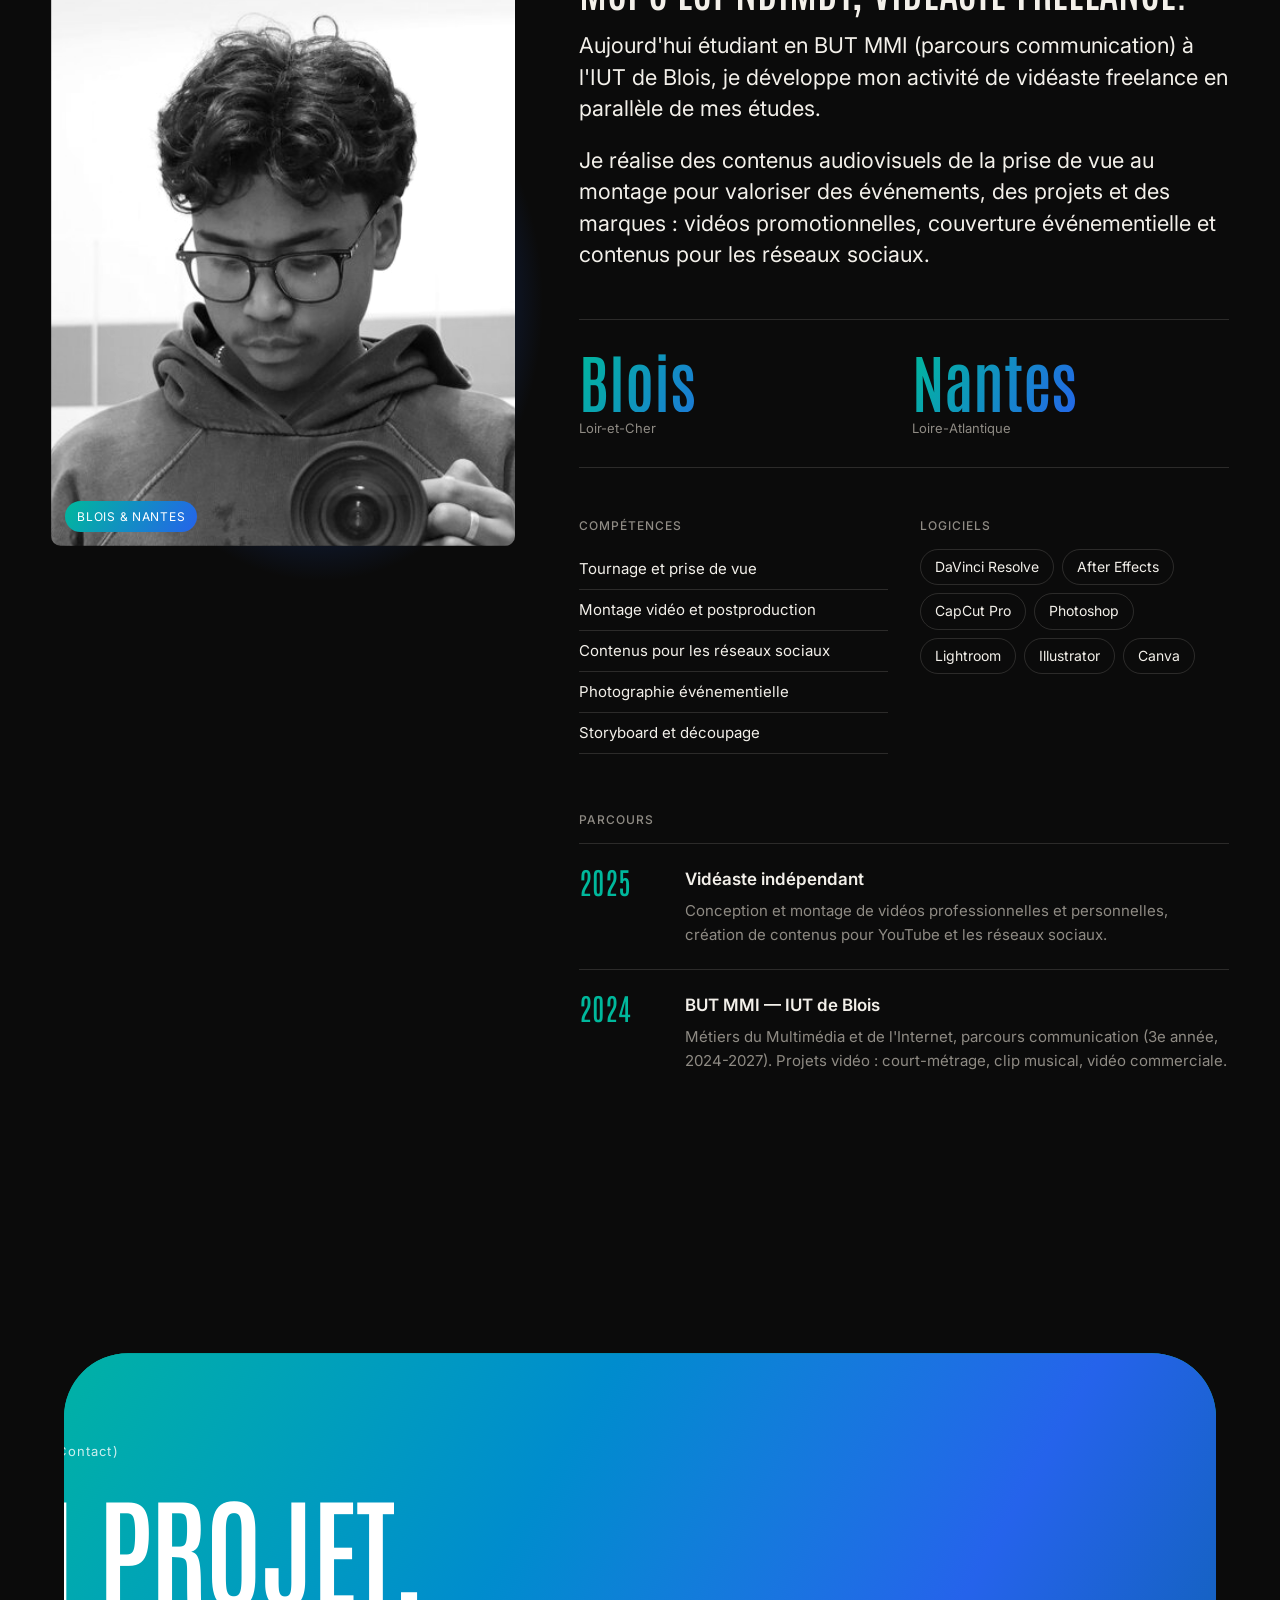
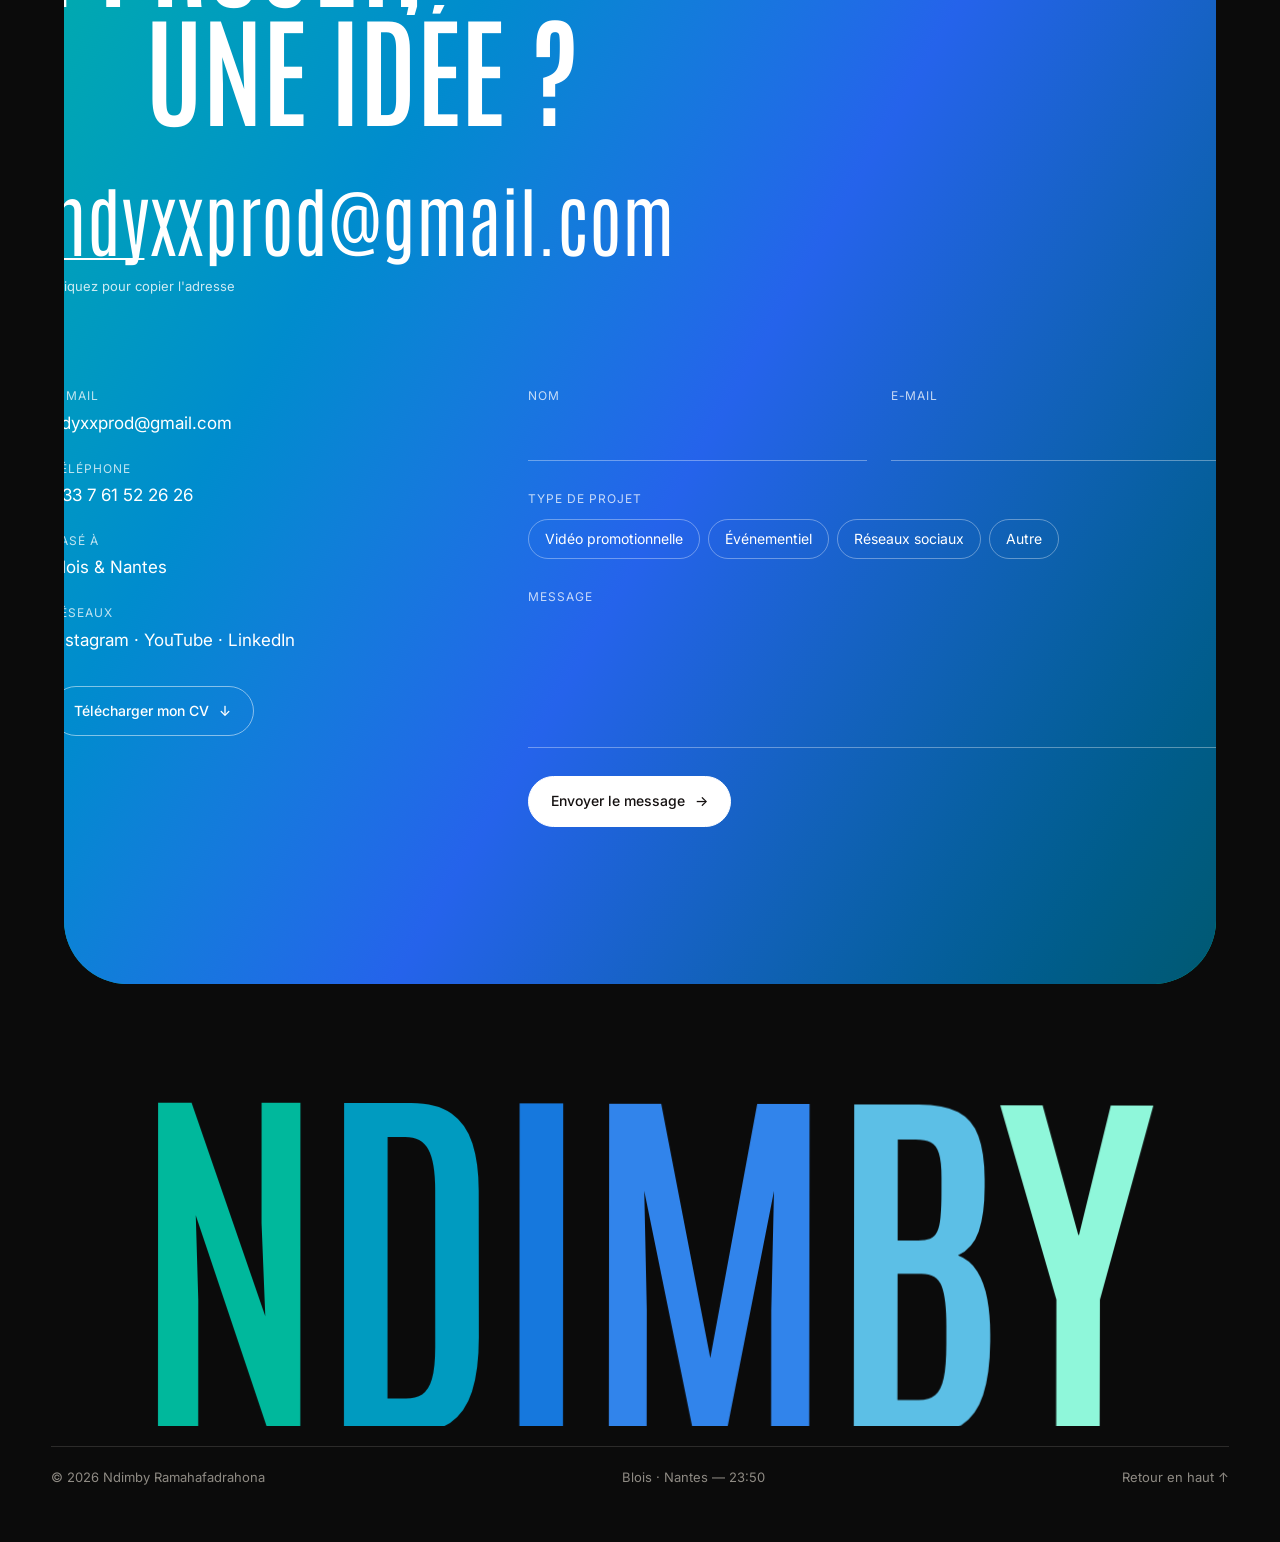
==== commit ec6466b9: "Mariages : une seule section avec Haja & Nancy et Tolotra & Diana - La carte « Mariages » regroupe l" ====
--- a/index.html
+++ b/index.html
@@ -12,7 +12,7 @@
   <link rel="preconnect" href="https://fonts.googleapis.com" />
   <link rel="preconnect" href="https://fonts.gstatic.com" crossorigin />
   <link href="https://fonts.googleapis.com/css2?family=Antonio:wght@300;500;600;700&family=Inter:wght@400;500;600&family=Permanent+Marker&display=swap" rel="stylesheet" />
-  <link rel="stylesheet" href="style.css?v=202611221847" />
+  <link rel="stylesheet" href="style.css?v=202611221856" />
   <script>
     // ?lite dans l'adresse = version sans animations ni effets (test et vieux navigateurs)
     if (/[?&]lite/.test(location.search)) document.documentElement.classList.add('lite');
@@ -244,11 +244,11 @@
     <span class="lb-count" id="lb-count"></span>
   </div>
 
-  <script src="contenu.js?v=202611221847"></script>
+  <script src="contenu.js?v=202611221856"></script>
   <script src="assets/vendor/gsap.min.js"></script>
   <script src="assets/vendor/ScrollTrigger.min.js"></script>
   <script src="assets/vendor/lenis.min.js"></script>
-  <script src="main.js?v=202611221847"></script>
-  <script src="anim.js?v=202611221847"></script>
+  <script src="main.js?v=202611221856"></script>
+  <script src="anim.js?v=202611221856"></script>
 </body>
 </html>
--- a/style.css
+++ b/style.css
@@ -715,6 +715,9 @@
 .modal-hero { display: block; width: 100%; height: 100%; padding: 0; cursor: zoom-in; }
 .modal-hero img { width: 100%; height: 100%; object-fit: cover; object-position: 50% 35%; }
 .modal-gallery { grid-column: 1 / -1; border-top: 1px solid var(--line); padding-top: 24px; }
+.gal-title { display: flex; align-items: baseline; justify-content: space-between; gap: 12px; margin: 28px 0 14px; font-family: var(--display); font-weight: 600; text-transform: uppercase; font-size: clamp(26px, 3vw, 38px); line-height: 1; }
+.gal-title:first-of-type { margin-top: 8px; }
+.gal-title span { font-family: var(--body); font-weight: 400; text-transform: none; font-size: 13px; color: var(--muted); }
 .gal-grid { columns: 3 220px; column-gap: 12px; }
 .gal-item { display: block; width: 100%; margin: 0 0 12px; padding: 0; border-radius: 6px; overflow: hidden; break-inside: avoid; cursor: zoom-in; }
 .gal-item img { width: 100%; height: auto; transition: transform 0.6s var(--ease), opacity 0.3s; }
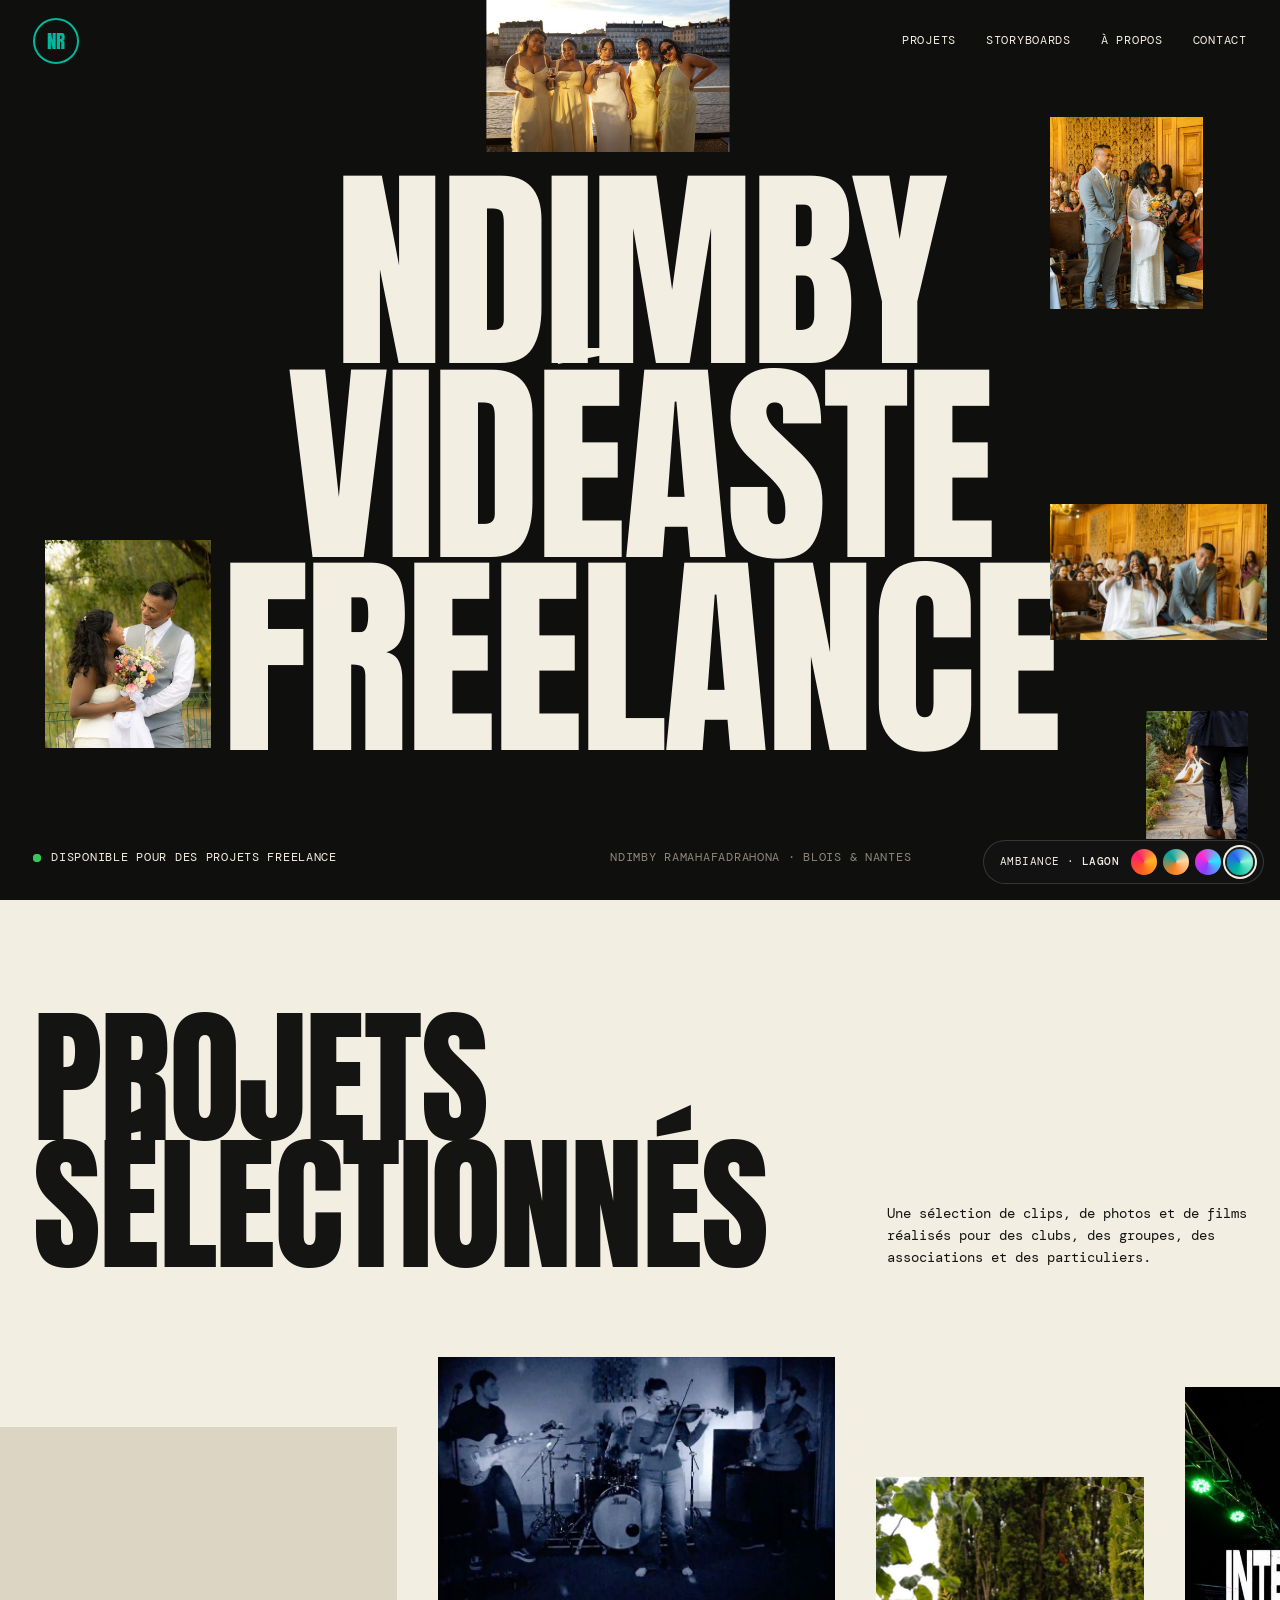
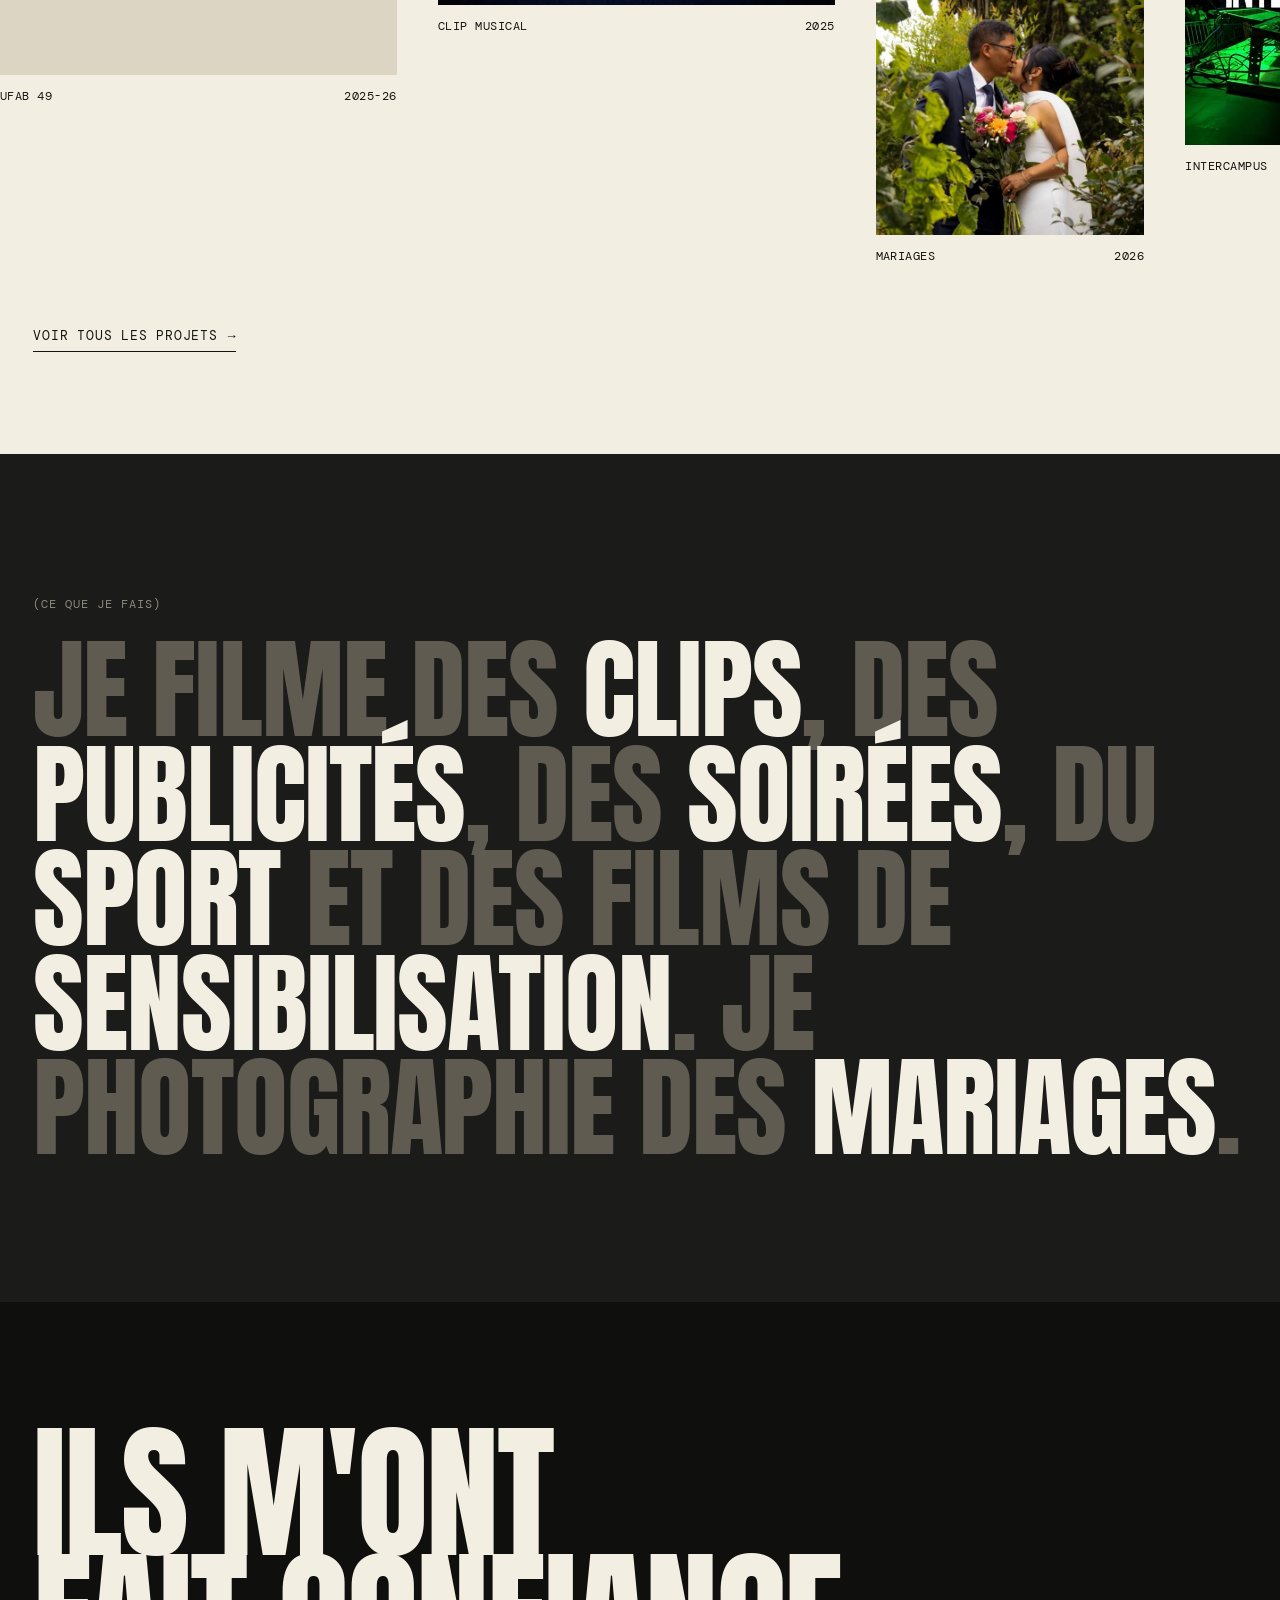
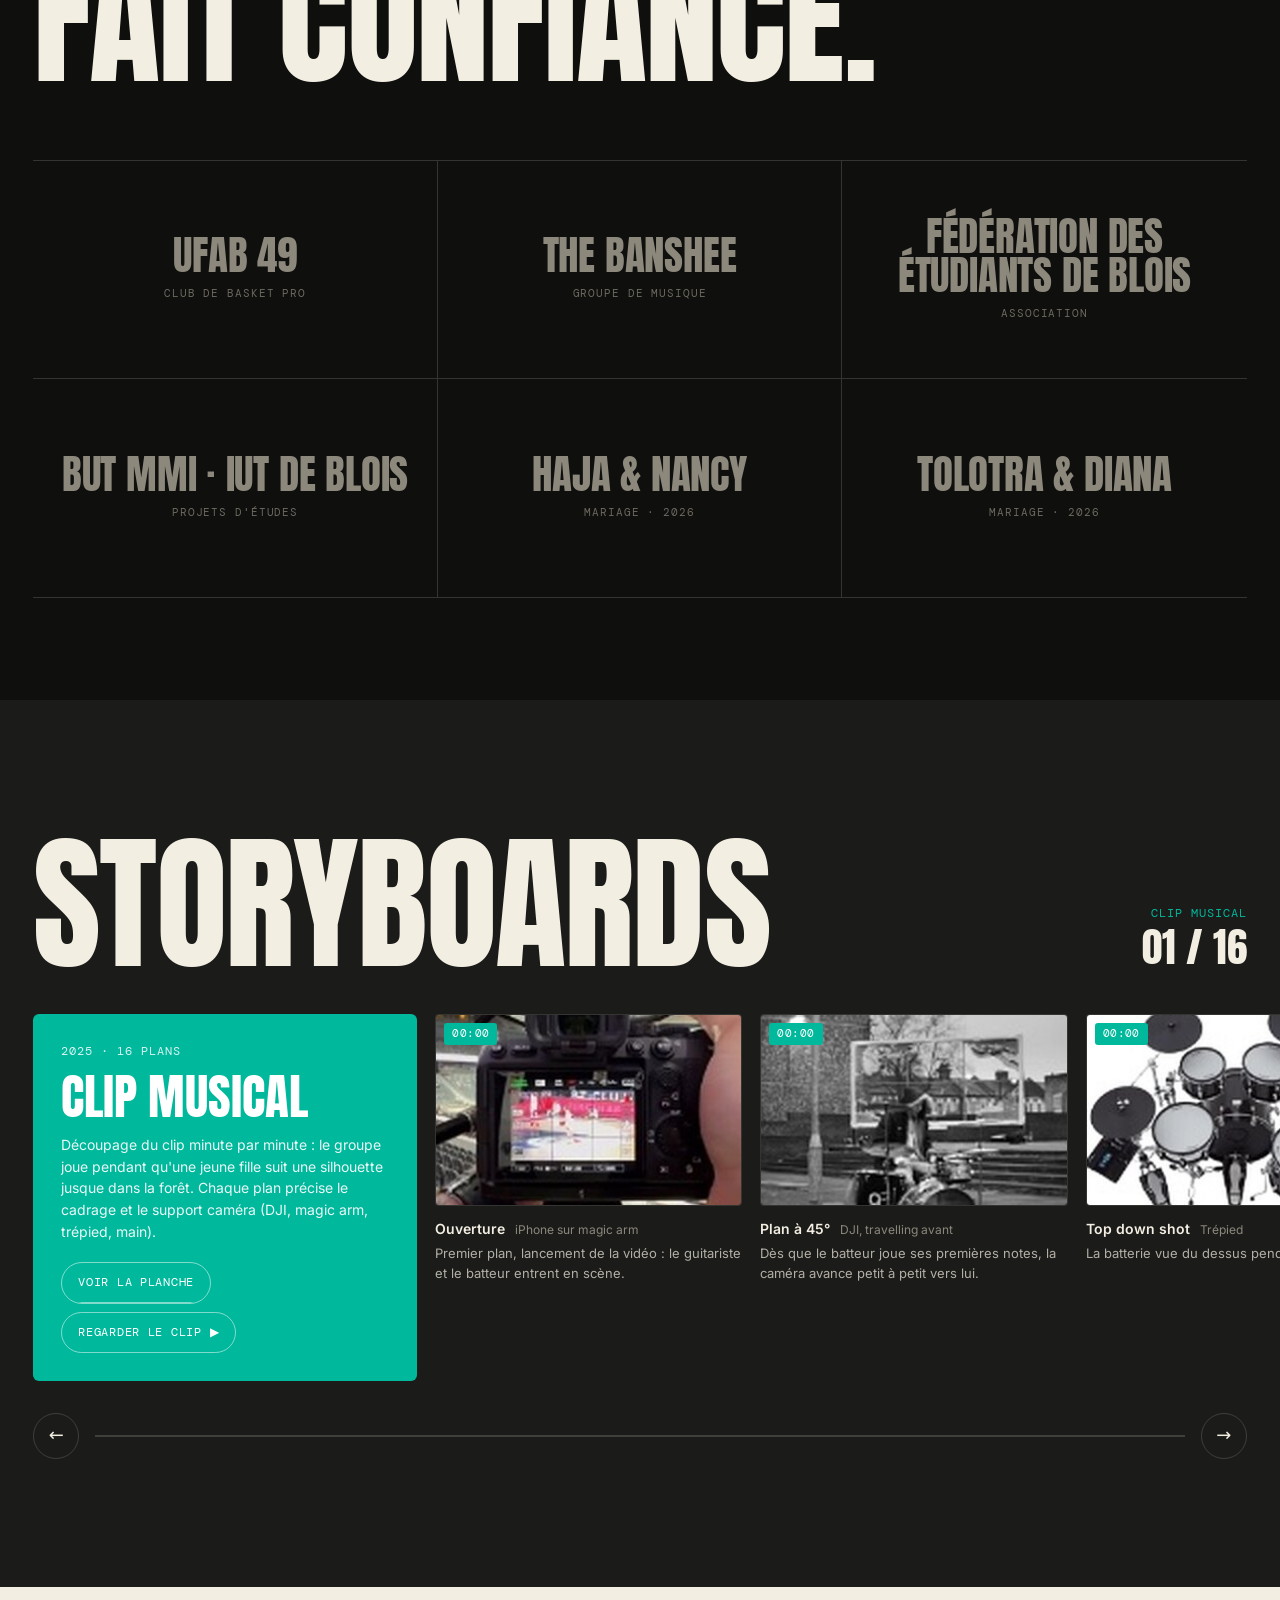
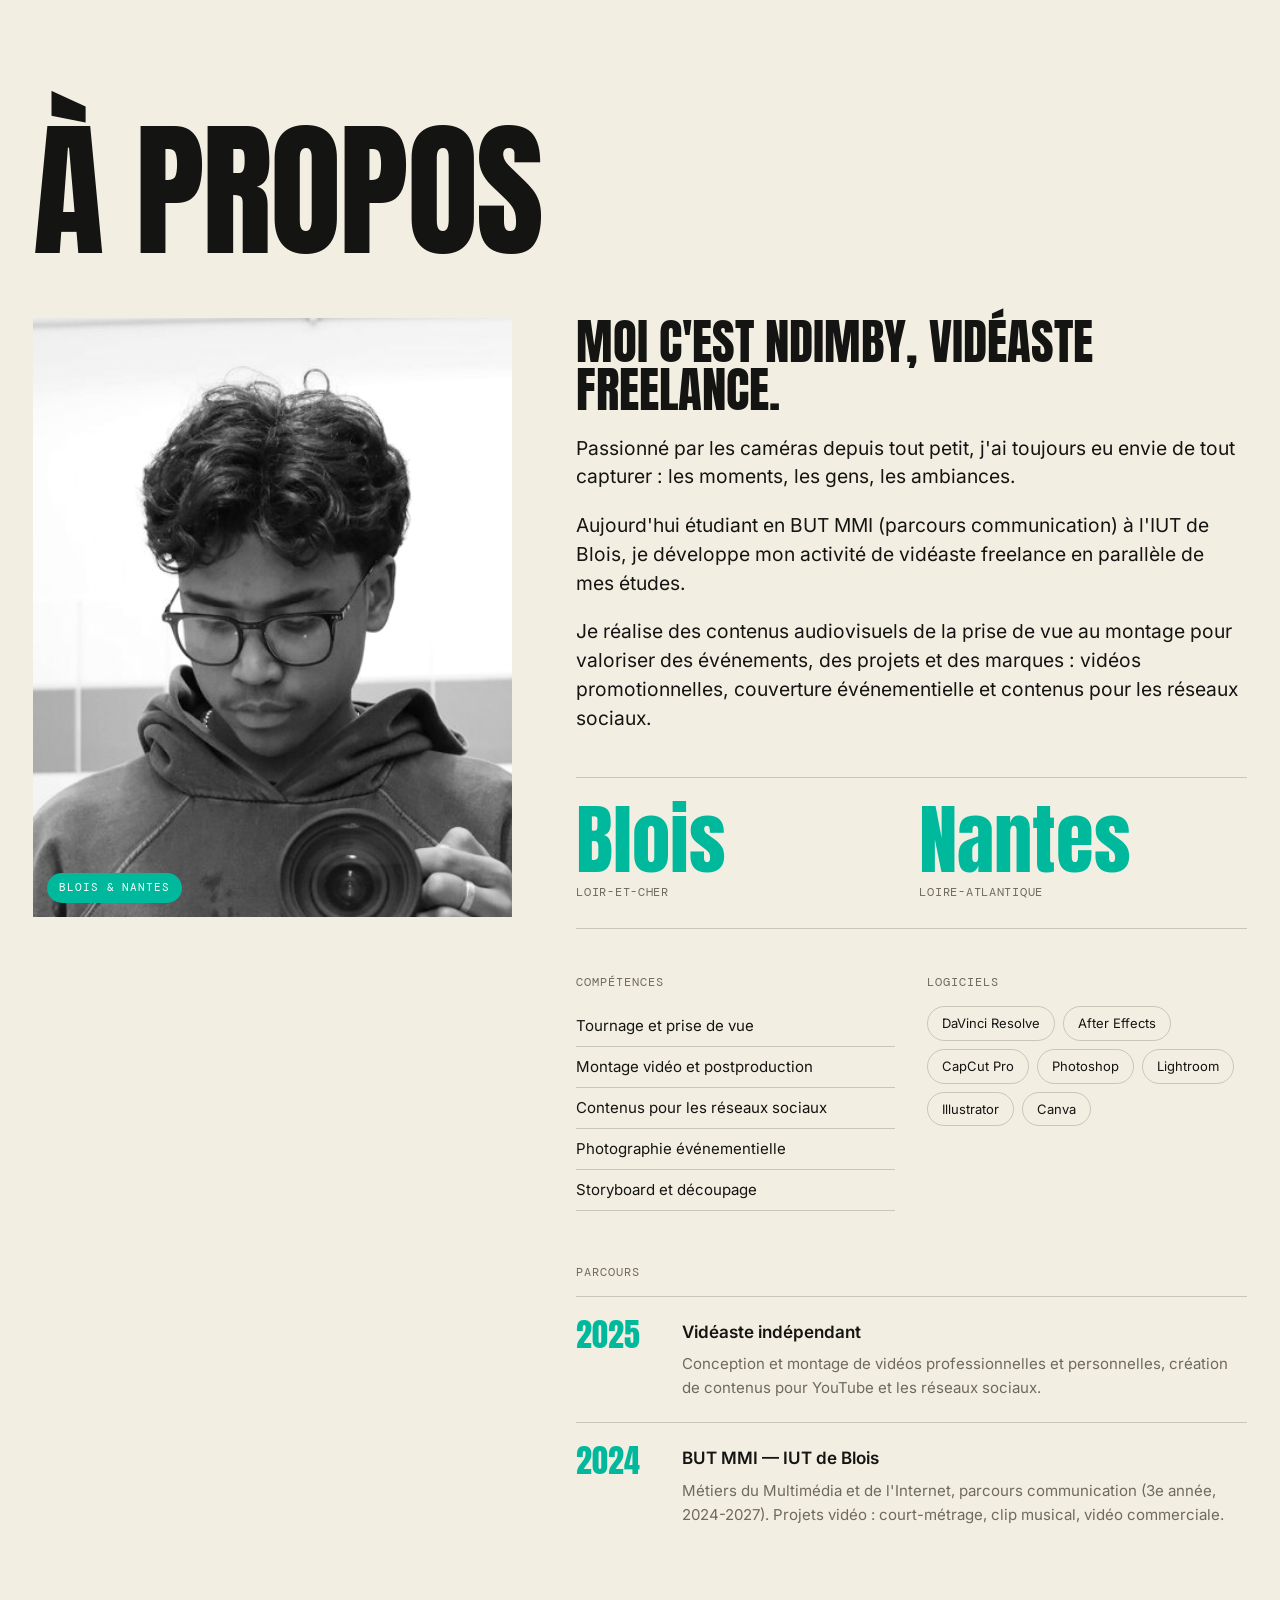
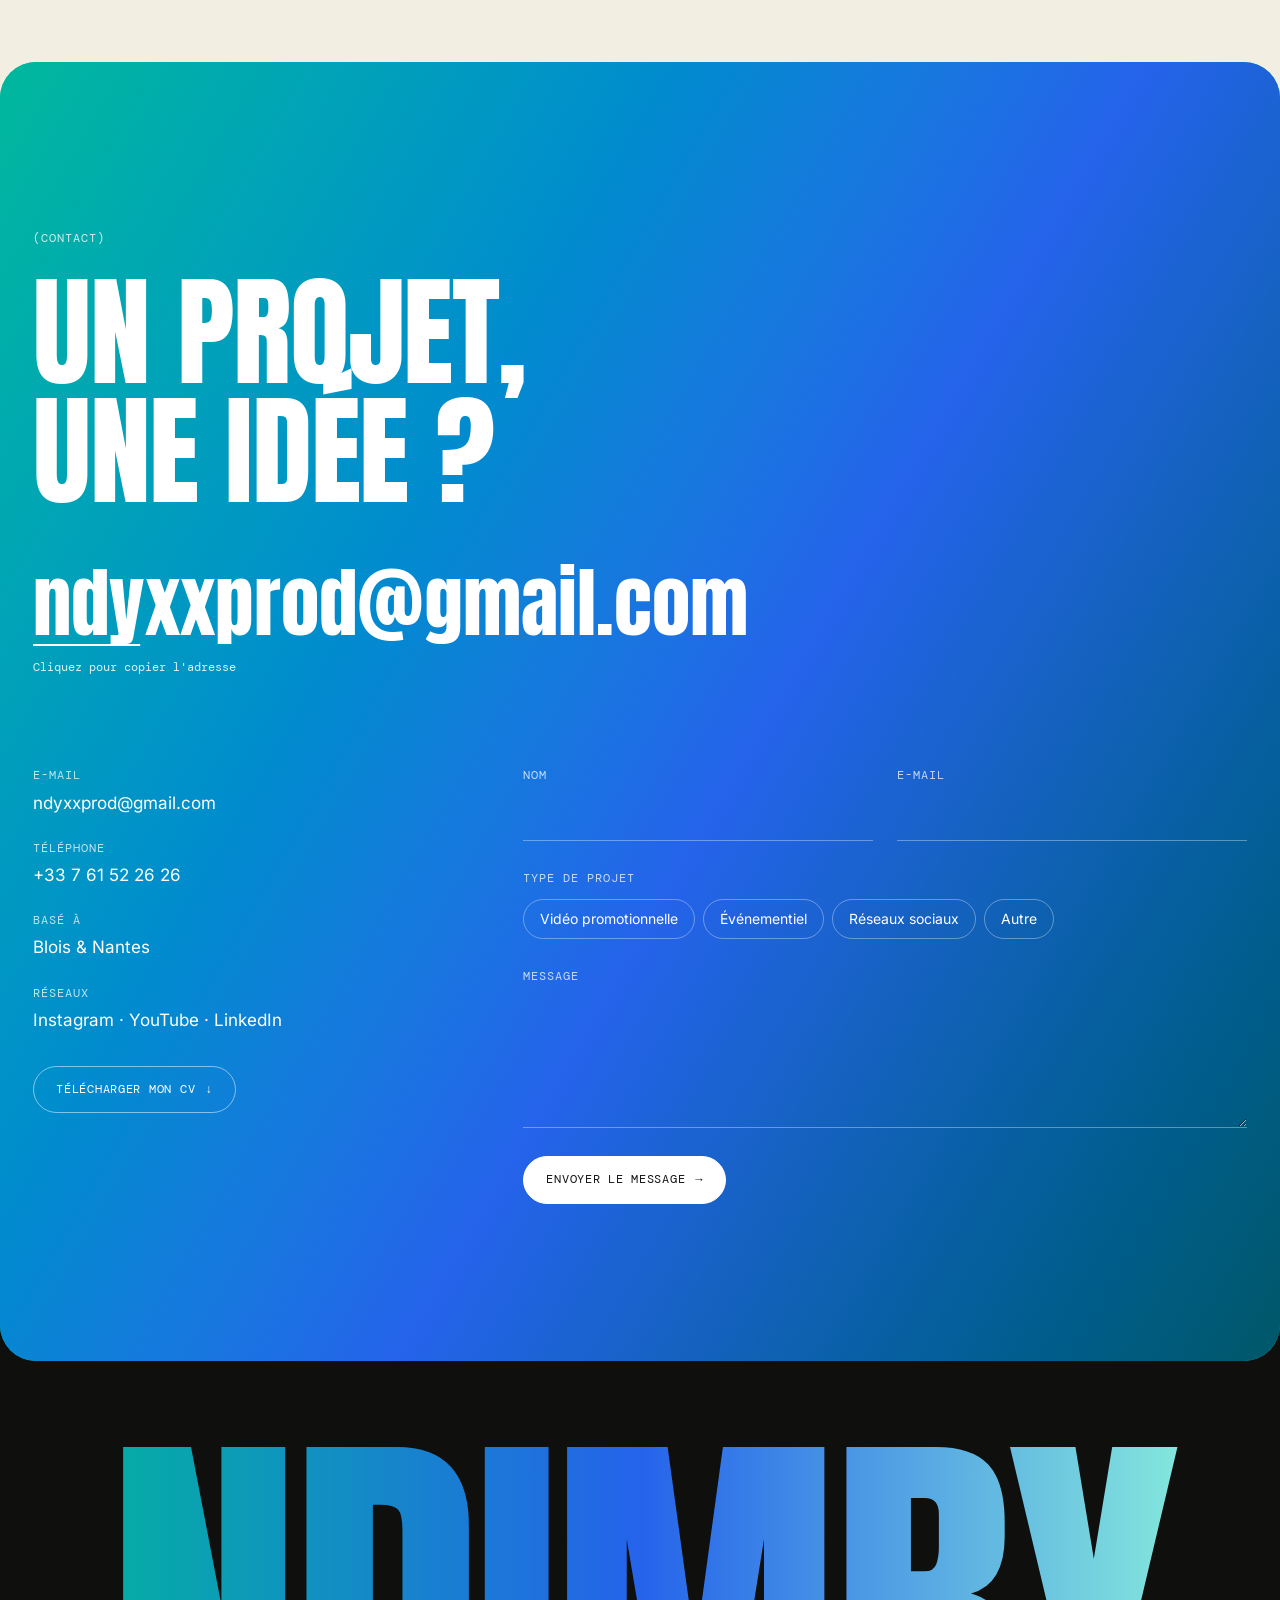
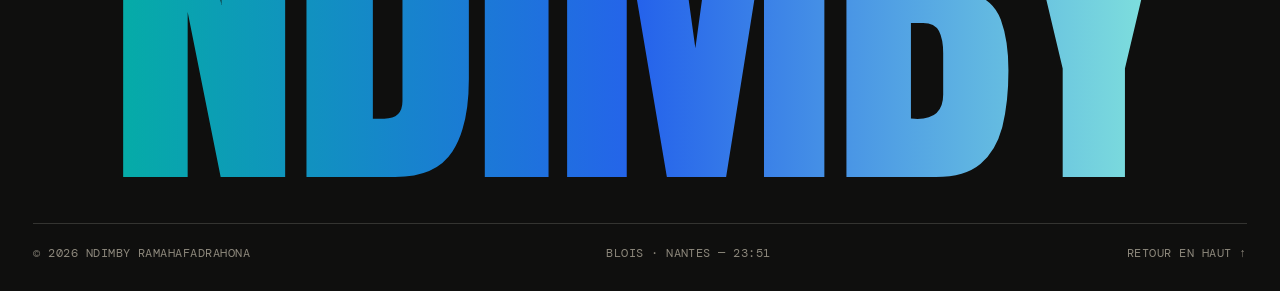
==== commit ffcc5562: "Nouveau design inspiré de Velour (accueil) et Sun Hung (page Projets) Accueil - Fond sombre, titre g" ====
--- a/index.html
+++ b/index.html
@@ -4,165 +4,111 @@
   <meta charset="UTF-8" />
   <meta name="viewport" content="width=device-width, initial-scale=1.0" />
   <title>Ndimby Ramahafadrahona — Vidéaste freelance</title>
-  <meta name="description" content="Ndimby Ramahafadrahona, vidéaste freelance à Blois et Nantes : vidéos promotionnelles, couverture événementielle, contenus pour les réseaux sociaux et storyboards." />
-  <meta name="theme-color" content="#0b0b0b" />
+  <meta name="description" content="Ndimby Ramahafadrahona, vidéaste freelance à Blois et Nantes : clips, publicités, aftermovies, sport et mariages." />
+  <meta name="theme-color" content="#0f0f0e" />
   <meta property="og:title" content="Ndimby Ramahafadrahona — Vidéaste freelance" />
-  <meta property="og:description" content="Vidéos promotionnelles, événementiel, réseaux sociaux. De la prise de vue au montage." />
+  <meta property="og:description" content="Clips, publicités, aftermovies, sport et mariages. De la prise de vue au montage." />
   <meta property="og:image" content="assets/avatar.jpg" />
-  <link rel="preconnect" href="https://fonts.googleapis.com" />
-  <link rel="preconnect" href="https://fonts.gstatic.com" crossorigin />
-  <link href="https://fonts.googleapis.com/css2?family=Antonio:wght@300;500;600;700&family=Inter:wght@400;500;600&family=Permanent+Marker&display=swap" rel="stylesheet" />
-  <link rel="stylesheet" href="style.css?v=202611221856" />
-  <script>
-    // ?lite dans l'adresse = version sans animations ni effets (test et vieux navigateurs)
-    if (/[?&]lite/.test(location.search)) document.documentElement.classList.add('lite');
-  </script>
+  <link rel="preload" href="assets/fonts/anton-latin-400-normal.woff2" as="font" type="font/woff2" crossorigin />
+  <link rel="stylesheet" href="style.css?v=202611221953" />
+  <script>document.documentElement.classList.add('js');</script>
 </head>
-<body class="is-loading">
+<body data-page="home">
 
-  <!-- Écran de chargement + ouverture du diaphragme -->
-  <div class="loader" id="loader" aria-hidden="true">
-    <svg class="iris" viewBox="-50 -50 100 100" preserveAspectRatio="xMidYMid slice">
-      <g id="iris-g"></g>
-    </svg>
-    <div class="loader-name">Ndimby</div>
-    <div class="loader-count"><span id="loader-num">00</span>%</div>
-    <div class="loader-bar"><span id="loader-bar"></span></div>
-    <div class="flash" id="flash"></div>
-  </div>
-
-  <!-- Curseur personnalisé (ordinateur uniquement) -->
+  <!-- Bulle du curseur (ordinateur uniquement) -->
   <div class="cursor" id="cursor" aria-hidden="true"><span class="cursor-label" id="cursor-label"></span></div>
 
+  <!-- Aperçu qui suit la souris sur la phrase géante -->
+  <div class="preview" id="preview" aria-hidden="true"></div>
+
   <header class="nav" id="nav">
-    <a href="#top" class="nav-logo">Ndimby <span>R.</span></a>
+    <a href="index.html" class="nav-logo" aria-label="Ndimby Ramahafadrahona — accueil">NR</a>
     <nav class="nav-links" aria-label="Navigation principale">
-      <a href="#projets">Projets</a>
+      <a href="projets.html">Projets</a>
       <a href="#storyboards">Storyboards</a>
       <a href="#a-propos">À propos</a>
-      <a href="#contact" class="nav-cta">Contact</a>
+      <a href="#contact">Contact</a>
     </nav>
     <button class="nav-burger" id="burger" aria-label="Ouvrir le menu" aria-expanded="false"><span></span><span></span></button>
   </header>
 
   <div class="menu" id="menu" aria-hidden="true">
-    <a href="#projets">Projets</a>
+    <a href="projets.html">Projets</a>
     <a href="#storyboards">Storyboards</a>
-    <a href="#services">Services</a>
     <a href="#a-propos">À propos</a>
     <a href="#contact">Contact</a>
   </div>
 
   <main id="top">
-    <!-- ACCUEIL : viseur de caméra -->
+    <!-- ACCUEIL -->
     <section class="hero" id="hero">
-      <div class="hero-bg" id="hero-bg">
-        <canvas class="hero-canvas" id="hero-canvas" aria-hidden="true"></canvas>
-        <div class="hero-glow g1"></div>
-        <div class="hero-glow g2"></div>
-        <div class="hero-glow g3"></div>
+      <div class="hero-floats" id="hero-floats" aria-hidden="true">
+        <div class="float f1" data-o="p"><img alt="" /></div>
+        <div class="float f2" data-o="p"><img alt="" /></div>
+        <div class="float f3" data-o="l"><img alt="" /></div>
+        <div class="float f4" data-o="l"><img alt="" /></div>
+        <div class="float f5" data-o="p"><img alt="" /></div>
+        <div class="float f6" data-o="p"><img alt="" /></div>
       </div>
-      <div class="grain" aria-hidden="true"></div>
-
-      <div class="viewfinder" id="viewfinder" aria-hidden="true">
-        <span class="vf-corner tl"></span><span class="vf-corner tr"></span>
-        <span class="vf-corner bl"></span><span class="vf-corner br"></span>
-        <div class="vf-top">
-          <span class="vf-rec"><i></i>REC</span>
-          <span class="vf-tc" id="timecode">00:00:00:00</span>
-          <span class="vf-specs">4K · 25p · S-Log3</span>
-        </div>
-        <div class="vf-bottom">
-          <span>ISO 800</span><span>F2.8</span><span>1/50</span><span class="vf-batt">▮▮▮▯</span>
-        </div>
+      <div class="hero-center">
+        <h1 class="hero-title" id="hero-title"></h1>
       </div>
-
-      <div class="hero-content" id="hero-content">
+      <div class="hero-foot">
+        <p class="hero-status" id="hero-status"></p>
         <p class="hero-kicker" id="hero-kicker"></p>
-        <h1 class="hero-title" id="hero-title">
-          <span class="line"><span class="word" id="hero-first"></span></span>
-          <span class="line line-sm"><span class="word" id="hero-last"></span></span>
-        </h1>
-        <div class="hero-foot">
-          <p class="hero-status" id="hero-status"></p>
-          <div class="hero-actions" id="hero-actions"></div>
-          <a href="#manifeste" class="hero-scroll">Scroll <span>↓</span></a>
-        </div>
+        <a href="#selection" class="hero-scroll">Scroll ↓</a>
       </div>
     </section>
 
-    <!-- MANIFESTE : les mots font la mise au point au scroll -->
-    <section class="manifesto" id="manifeste">
-      <p class="eyebrow reveal">(Approche)</p>
-      <p class="manifesto-text" id="manifesto-text"></p>
+    <!-- PROJETS SÉLECTIONNÉS : bandeau qui défile -->
+    <section class="work" id="selection">
+      <div class="work-head">
+        <h2 class="big-title">Projets<br />sélectionnés</h2>
+        <p class="work-note">Une sélection de clips, de photos et de films réalisés pour des clubs, des groupes, des associations et des particuliers.</p>
+      </div>
+      <div class="marquee" id="work-marquee">
+        <ul class="marquee-track" id="work-track"></ul>
+      </div>
+      <p class="work-all"><a href="projets.html">Voir tous les projets <span>→</span></a></p>
     </section>
 
-    <!-- BANDEAUX CROISÉS -->
-    <div class="tapes" aria-hidden="true">
-      <div class="tape tape-a"><div class="marquee-track" id="marquee-a"></div></div>
-      <div class="tape tape-b"><div class="marquee-track" id="marquee-b"></div></div>
-    </div>
+    <!-- CE QUE JE FAIS : phrase géante -->
+    <section class="kinds" id="categories">
+      <p class="mono-label reveal">(Ce que je fais)</p>
+      <p class="statement" id="statement"></p>
+    </section>
 
-    <!-- PROJETS : éventail de cartes -->
-    <section class="section projects" id="projets">
-      <h2 class="sr-only">Projets</h2>
-      <div class="fan" id="fan">
-        <ol class="fan-list" id="project-list"></ol>
-      </div>
-      <div class="fan-foot">
-        <p class="fan-label" aria-hidden="true">
-          <span>Projets</span><sup id="projects-count"></sup>
-          <svg class="fan-arrow-draw" viewBox="0 0 90 60" fill="none" stroke="currentColor" stroke-width="5" stroke-linecap="round" stroke-linejoin="round"><path d="M6 52 C 30 48, 52 34, 74 12"/><path d="M52 12 L 76 9 L 72 33"/></svg>
-        </p>
-        <div class="fan-controls">
-          <button class="fan-nav" type="button" data-dir="-1" aria-label="Projet précédent">←</button>
-          <div class="filters" id="filters" role="tablist" aria-label="Filtrer les projets">
-            <button class="filter is-active" data-filter="all" role="tab" aria-selected="true">Tous</button>
-            <button class="filter" data-filter="pro" role="tab" aria-selected="false">Pro</button>
-            <button class="filter" data-filter="scolaire" role="tab" aria-selected="false">Scolaire</button>
-          </div>
-          <button class="fan-nav" type="button" data-dir="1" aria-label="Projet suivant">→</button>
-        </div>
-        <p class="fan-hint">Fais glisser les cartes pour choisir un projet · clique pour l’ouvrir</p>
-      </div>
+    <!-- ILS M'ONT FAIT CONFIANCE -->
+    <section class="clients" id="clients">
+      <h2 class="big-title reveal">Ils m'ont<br />fait confiance.</h2>
+      <ul class="client-grid" id="client-grid"></ul>
     </section>
 
     <!-- STORYBOARDS : pellicule qu'on fait glisser -->
     <section class="section storyboards" id="storyboards">
       <div class="sb-top">
-        <h2 class="section-title" data-split>Storyboards</h2>
+        <h2 class="big-title reveal">Storyboards</h2>
         <div class="sb-counter" aria-hidden="true">
           <span class="sb-chapter" id="sb-chapter"></span>
           <span class="sb-num"><span id="sb-current">01</span> / <span id="sb-total">00</span></span>
         </div>
       </div>
       <div class="sb-film">
-        <div class="sb-viewport" id="sb-viewport" data-lenis-prevent>
+        <div class="sb-viewport" id="sb-viewport">
           <div class="sb-strip" id="sb-strip"></div>
         </div>
       </div>
       <div class="sb-nav">
-        <button class="fan-nav" type="button" data-sb="-1" aria-label="Plans précédents">←</button>
+        <button class="round-btn" type="button" data-sb="-1" aria-label="Plans précédents">←</button>
         <div class="sb-progress" aria-hidden="true"><span id="sb-bar"></span></div>
-        <button class="fan-nav" type="button" data-sb="1" aria-label="Plans suivants">→</button>
-      </div>
-    </section>
-
-    <!-- SERVICES -->
-    <section class="section services" id="services">
-      <div class="services-inner">
-        <div class="section-head">
-          <h2 class="section-title" data-split>Services</h2>
-          <p class="section-intro reveal">De la prise de vue au montage, pour valoriser des événements, des projets et des marques.</p>
-        </div>
-        <div class="service-grid" id="service-grid"></div>
+        <button class="round-btn" type="button" data-sb="1" aria-label="Plans suivants">→</button>
       </div>
     </section>
 
     <!-- À PROPOS -->
-    <section class="section about" id="a-propos">
+    <section class="section about on-cream" id="a-propos">
       <div class="section-head">
-        <h2 class="section-title" data-split>À propos</h2>
+        <h2 class="big-title reveal">À propos</h2>
       </div>
       <div class="about-grid">
         <figure class="about-photo" id="about-photo"></figure>
@@ -181,13 +127,13 @@
     <!-- CONTACT -->
     <section class="contact" id="contact">
       <div class="contact-inner">
-        <p class="eyebrow reveal">(Contact)</p>
-        <h2 class="contact-title" id="contact-title"><span class="ct-line" data-split>Un projet,</span><span class="ct-line" data-split>une idée&nbsp;?</span></h2>
+        <p class="mono-label">(Contact)</p>
+        <h2 class="contact-title" id="contact-title"><span class="ct-line">Un projet,</span><span class="ct-line">une idée&nbsp;?</span></h2>
         <a class="contact-email" id="contact-email" href="#"></a>
         <p class="contact-hint" id="copy-hint">Cliquez pour copier l'adresse</p>
         <div class="contact-grid">
-          <div class="contact-info reveal" id="contact-info"></div>
-          <form class="contact-form reveal" id="contact-form" novalidate>
+          <div class="contact-info" id="contact-info"></div>
+          <form class="contact-form" id="contact-form" novalidate>
             <div class="field"><label for="f-name">Nom</label><input id="f-name" name="name" required autocomplete="name" /></div>
             <div class="field"><label for="f-email">E-mail</label><input id="f-email" name="email" type="email" required autocomplete="email" /></div>
             <div class="field field-full">
@@ -204,20 +150,13 @@
   </main>
 
   <footer class="footer">
-    <div class="footer-big" id="footer-big" aria-hidden="true">Ndimby</div>
+    <div class="footer-big" aria-hidden="true">Ndimby</div>
     <div class="footer-row">
       <span id="footer-copy"></span>
       <span>Blois · Nantes — <span id="local-time">--:--</span></span>
       <a href="#top">Retour en haut ↑</a>
     </div>
   </footer>
-
-  <!-- Timeline de montage : la progression dans la page -->
-  <div class="timeline" id="timeline" aria-hidden="true">
-    <div class="tl-track" id="tl-track"></div>
-    <span class="tl-head" id="tl-head"><i></i></span>
-    <span class="tl-tc" id="tl-tc">00:00:00:00</span>
-  </div>
 
   <!-- Sélecteur d'ambiance -->
   <div class="palette" id="palette" hidden>
@@ -228,7 +167,7 @@
   <!-- Fiche projet -->
   <div class="modal" id="modal" role="dialog" aria-modal="true" aria-labelledby="modal-title" hidden>
     <div class="modal-backdrop" data-close></div>
-    <div class="modal-panel" data-lenis-prevent>
+    <div class="modal-panel">
       <button class="modal-close" data-close aria-label="Fermer">✕</button>
       <div class="modal-media" id="modal-media"></div>
       <div class="modal-body" id="modal-body"></div>
@@ -236,7 +175,7 @@
   </div>
 
   <!-- Photo ou planche en grand -->
-  <div class="lightbox" id="lightbox" hidden data-lenis-prevent>
+  <div class="lightbox" id="lightbox" hidden>
     <button class="modal-close" data-close aria-label="Fermer">✕</button>
     <button class="lb-nav lb-prev" type="button" data-lb="-1" aria-label="Photo précédente">←</button>
     <img id="lightbox-img" alt="" />
@@ -244,11 +183,7 @@
     <span class="lb-count" id="lb-count"></span>
   </div>
 
-  <script src="contenu.js?v=202611221856"></script>
-  <script src="assets/vendor/gsap.min.js"></script>
-  <script src="assets/vendor/ScrollTrigger.min.js"></script>
-  <script src="assets/vendor/lenis.min.js"></script>
-  <script src="main.js?v=202611221856"></script>
-  <script src="anim.js?v=202611221856"></script>
+  <script src="contenu.js?v=202611221953"></script>
+  <script src="main.js?v=202611221953"></script>
 </body>
 </html>
--- a/style.css
+++ b/style.css
@@ -1,105 +1,76 @@
 /* ==================================================================
    PORTFOLIO NDIMBY — style.css
-   Les couleurs --c1 / --c2 / --c3 viennent de l'ambiance choisie (contenu.js).
+   Fond sombre et crème, très grosse typo condensée, petits textes en mono.
+   --c1 / --c2 / --c3 viennent de l'ambiance choisie (contenu.js).
    ================================================================== */
 
-@font-face {
-  font-family: 'Antonio Local';
-  src: url('assets/antonio-600.woff2') format('woff2');
-  font-weight: 600;
-  font-display: swap;
-}
+/* Polices hébergées dans le site (Anton, DM Mono, Inter : licence OFL) */
+@font-face { font-family: 'Anton'; font-style: normal; font-weight: 400; font-display: swap; src: url('assets/fonts/anton-latin-400-normal.woff2') format('woff2'); }
+@font-face { font-family: 'DM Mono'; font-style: normal; font-weight: 400; font-display: swap; src: url('assets/fonts/dm-mono-latin-400-normal.woff2') format('woff2'); }
+@font-face { font-family: 'DM Mono'; font-style: normal; font-weight: 500; font-display: swap; src: url('assets/fonts/dm-mono-latin-500-normal.woff2') format('woff2'); }
+@font-face { font-family: 'Inter'; font-style: normal; font-weight: 400; font-display: swap; src: url('assets/fonts/inter-latin-400-normal.woff2') format('woff2'); }
+@font-face { font-family: 'Inter'; font-style: normal; font-weight: 500; font-display: swap; src: url('assets/fonts/inter-latin-500-normal.woff2') format('woff2'); }
+@font-face { font-family: 'Inter'; font-style: normal; font-weight: 600; font-display: swap; src: url('assets/fonts/inter-latin-600-normal.woff2') format('woff2'); }
 
 :root {
   color-scheme: dark;
-  --bg: #0b0b0b;
-  --bg-2: #151414;
-  --fg: #f3f0ea;
-  --muted: #8f8b84;
-  --line: rgba(243, 240, 234, 0.14);
-  --c1: #ff5a1f;
-  --c2: #ff1f6d;
-  --c3: #ffb627;
-  --ink: #141010;
-  --display: 'Antonio', 'Antonio Local', 'Arial Narrow', sans-serif;
+  --bg: #0f0f0e;
+  --bg-2: #1b1b19;
+  --cream: #f3eee2;
+  --ink: #141412;
+  --fg: #f3eee2;
+  --muted: #8d887c;
+  --line: rgba(243, 238, 226, 0.16);
+  --c1: #00b89c;
+  --c2: #2563eb;
+  --c3: #8ff7da;
+  --display: 'Anton', Impact, 'Arial Narrow Bold', 'Arial Narrow', sans-serif;
+  --mono: 'DM Mono', ui-monospace, 'SFMono-Regular', Menlo, Consolas, monospace;
   --body: 'Inter', system-ui, -apple-system, 'Segoe UI', sans-serif;
-  --gutter: clamp(16px, 4vw, 56px);
+  --gutter: clamp(18px, 2.6vw, 44px);
   --ease: cubic-bezier(0.22, 1, 0.36, 1);
-  --tl-h: 26px;
-  --tl-pr: 96px;
 }
 
 *, *::before, *::after { box-sizing: border-box; }
 html { scroll-behavior: smooth; -webkit-text-size-adjust: 100%; overflow-x: clip; }
-html.lenis, html.lenis body { height: auto; }
-.lenis.lenis-smooth { scroll-behavior: auto !important; }
-.lenis.lenis-stopped { overflow: hidden; }
 body {
-  margin: 0;
-  background: var(--bg);
-  color: var(--fg);
-  font-family: var(--body);
-  font-size: 16px;
-  line-height: 1.6;
-  -webkit-font-smoothing: antialiased;
-  overflow-x: hidden;
-  padding-bottom: var(--tl-h);
-}
-body.is-loading, body.no-scroll { overflow: hidden; }
+  margin: 0; background: var(--bg); color: var(--fg);
+  font-family: var(--body); font-size: 16px; line-height: 1.6;
+  -webkit-font-smoothing: antialiased; overflow-x: hidden;
+}
+body.no-scroll { overflow: hidden; }
 img, video, iframe { display: block; max-width: 100%; }
 a { color: inherit; text-decoration: none; }
 button { font: inherit; color: inherit; background: none; border: 0; cursor: pointer; padding: 0; }
+ul { list-style: none; margin: 0; padding: 0; }
 ::selection { background: var(--c1); color: #fff; }
 :focus-visible { outline: 2px solid var(--c1); outline-offset: 3px; }
 
-.eyebrow { font-size: 13px; letter-spacing: 0.08em; color: var(--muted); margin: 0 0 24px; }
-
-/* Mots et lettres découpés par anim.js */
-.w { display: inline-block; white-space: nowrap; }
-.ch { display: inline-block; }
-[data-split] .w { overflow: hidden; padding-bottom: 0.08em; margin-bottom: -0.08em; vertical-align: top; }
-
-/* ---------- Chargement + diaphragme ---------- */
-.loader {
-  position: fixed; inset: 0; z-index: 100;
-  background: var(--bg);
-  display: grid; place-items: center;
-  transition: transform 1s var(--ease) 0.15s;
-}
-.has-anim .loader { background: transparent; transition: none; }
-.loader.is-done { transform: translateY(-100%); }
-.iris { position: absolute; inset: 0; width: 100%; height: 100%; display: none; }
-.has-anim .iris { display: block; }
-.iris .iris-fill { fill: var(--bg); }
-.iris line { stroke: rgba(243, 240, 234, 0.22); stroke-width: 1px; vector-effect: non-scaling-stroke; }
-.loader-name {
-  position: relative;
-  font-family: var(--display); font-weight: 600; text-transform: uppercase;
-  font-size: clamp(56px, 14vw, 180px); line-height: 1; letter-spacing: -0.01em;
-  color: transparent; -webkit-text-stroke: 1px rgba(243, 240, 234, 0.35);
-}
-.loader-count {
-  position: absolute; right: var(--gutter); bottom: var(--gutter);
-  font-family: var(--display); font-size: clamp(40px, 8vw, 96px); line-height: 1;
-}
-.loader-bar { position: absolute; left: 0; bottom: 0; width: 100%; height: 2px; background: var(--line); }
-.loader-bar span { display: block; height: 100%; width: 0; background: linear-gradient(90deg, var(--c1), var(--c2), var(--c3)); }
-.flash { position: absolute; inset: 0; background: #fff; opacity: 0; pointer-events: none; }
+.mono-label, .eyebrow {
+  font-family: var(--mono); font-size: 12px; letter-spacing: 0.08em; text-transform: uppercase;
+  color: var(--muted); margin: 0 0 24px;
+}
+.big-title {
+  margin: 0; font-family: var(--display); font-weight: 400; text-transform: uppercase;
+  font-size: clamp(64px, 11.5vw, 200px); line-height: 0.86; letter-spacing: -0.012em;
+}
+
+/* Apparition au scroll (le contenu reste visible sans JavaScript) */
+.js .reveal { opacity: 0; transform: translateY(34px); transition: opacity 1s var(--ease), transform 1s var(--ease); }
+.js .reveal.is-in { opacity: 1; transform: none; }
 
 /* ---------- Curseur ---------- */
 .cursor {
   position: fixed; top: 0; left: 0; z-index: 90;
-  width: 12px; height: 12px; margin: -6px 0 0 -6px;
-  border-radius: 50%; background: var(--fg);
-  pointer-events: none; mix-blend-mode: difference;
-  display: grid; place-items: center;
+  width: 12px; height: 12px; margin: -6px 0 0 -6px; border-radius: 50%;
+  background: var(--cream); pointer-events: none; mix-blend-mode: difference;
+  display: grid; place-items: center; opacity: 0;
   transition: width 0.35s var(--ease), height 0.35s var(--ease), margin 0.35s var(--ease), background 0.35s;
-  opacity: 0;
 }
 .cursor.is-visible { opacity: 1; }
 .cursor.is-hover { width: 44px; height: 44px; margin: -22px 0 0 -22px; }
-.cursor.is-label { width: 92px; height: 92px; margin: -46px 0 0 -46px; mix-blend-mode: normal; background: var(--c1); }
-.cursor-label { font-size: 12px; font-weight: 600; letter-spacing: 0.06em; text-transform: uppercase; color: #fff; opacity: 0; transition: opacity 0.2s; }
+.cursor.is-label { width: 96px; height: 96px; margin: -48px 0 0 -48px; mix-blend-mode: normal; background: var(--c1); }
+.cursor-label { font-family: var(--mono); font-size: 12px; font-weight: 500; letter-spacing: 0.08em; text-transform: uppercase; color: #fff; opacity: 0; transition: opacity 0.2s; }
 .cursor.is-label .cursor-label { opacity: 1; }
 @media (hover: none), (pointer: coarse) { .cursor { display: none !important; } }
 
@@ -107,449 +78,280 @@
 .nav {
   position: fixed; top: 0; left: 0; right: 0; z-index: 50;
   display: flex; align-items: center; justify-content: space-between;
-  padding: 20px var(--gutter);
-  color: #fff;
-  transition: background 0.5s var(--ease), padding 0.5s var(--ease);
-}
-.nav.is-solid { background: rgba(11, 11, 11, 0.94); padding-block: 12px; }
-.nav-logo span { opacity: 0.6; }
-.nav-logo { font-family: var(--display); font-weight: 600; font-size: 22px; text-transform: uppercase; letter-spacing: 0.02em; }
-.nav-links { display: flex; gap: 32px; font-size: 14px; align-items: center; }
-.nav-links a { position: relative; display: inline-block; }
+  padding: 18px var(--gutter); color: var(--cream);
+  transition: transform 0.5s var(--ease), background 0.4s;
+}
+.nav.is-hidden { transform: translateY(-110%); }
+.nav.is-solid { background: rgba(15, 15, 14, 0.94); }
+.nav-light { color: var(--ink); }
+.nav-light.is-solid { background: rgba(243, 238, 226, 0.94); }
+.nav-logo {
+  display: grid; place-items: center; width: 46px; height: 46px; border-radius: 50%;
+  border: 2px solid var(--c1); color: var(--c1);
+  font-family: var(--display); font-size: 19px; line-height: 1; letter-spacing: 0.02em;
+  transition: background 0.3s, color 0.3s;
+}
+.nav-logo:hover { background: var(--c1); color: #fff; }
+.nav-links { display: flex; gap: 30px; font-family: var(--mono); font-size: 12px; letter-spacing: 0.06em; text-transform: uppercase; }
+.nav-links a { position: relative; display: inline-block; padding: 4px 0; }
 .nav-links a::after {
-  content: ''; position: absolute; left: 0; bottom: -3px; width: 100%; height: 1px;
+  content: ''; position: absolute; left: 0; bottom: 0; width: 100%; height: 1px;
   background: currentColor; transform: scaleX(0); transform-origin: right; transition: transform 0.5s var(--ease);
 }
-.nav-links a:hover::after { transform: scaleX(1); transform-origin: left; }
-.nav-burger { display: none; width: 36px; height: 36px; position: relative; }
-.nav-burger span { position: absolute; left: 6px; right: 6px; height: 1.5px; background: var(--fg); transition: transform 0.4s var(--ease), top 0.4s var(--ease); }
-.nav-burger span:first-child { top: 13px; }
-.nav-burger span:last-child { top: 21px; }
-.nav-burger[aria-expanded='true'] span:first-child { top: 17px; transform: rotate(45deg); }
-.nav-burger[aria-expanded='true'] span:last-child { top: 17px; transform: rotate(-45deg); }
+.nav-links a:hover::after, .nav-links a[aria-current='page']::after { transform: scaleX(1); transform-origin: left; }
+.nav-burger { display: none; width: 40px; height: 40px; position: relative; }
+.nav-burger span { position: absolute; left: 8px; right: 8px; height: 1.5px; background: currentColor; transition: transform 0.4s var(--ease), top 0.4s var(--ease); }
+.nav-burger span:first-child { top: 15px; }
+.nav-burger span:last-child { top: 23px; }
+.nav-burger[aria-expanded='true'] span:first-child { top: 19px; transform: rotate(45deg); }
+.nav-burger[aria-expanded='true'] span:last-child { top: 19px; transform: rotate(-45deg); }
 
 .menu {
-  position: fixed; inset: 0; z-index: 45;
-  background: linear-gradient(160deg, var(--c1), var(--c2));
-  display: flex; flex-direction: column; justify-content: center;
-  padding: 0 var(--gutter);
-  clip-path: circle(0% at calc(100% - 40px) 36px);
-  transition: clip-path 0.8s var(--ease);
-}
-.menu.is-open { clip-path: circle(150% at calc(100% - 40px) 36px); }
+  position: fixed; inset: 0; z-index: 45; background: var(--bg);
+  display: flex; flex-direction: column; justify-content: center; padding: 0 var(--gutter);
+  clip-path: inset(0 0 100% 0); transition: clip-path 0.7s var(--ease);
+}
+.menu.is-open { clip-path: inset(0 0 0 0); }
 .menu a {
-  font-family: var(--display); font-weight: 600; text-transform: uppercase; color: #fff;
-  font-size: clamp(48px, 14vw, 96px); line-height: 1.05;
-  border-bottom: 1px solid rgba(255, 255, 255, 0.25); padding: 6px 0;
-}
-
-/* ---------- Accueil ---------- */
-.hero {
-  position: relative; height: 100vh; height: 100svh; min-height: 560px;
-  overflow: hidden; isolation: isolate;
-}
-.hero-bg { position: absolute; inset: 0; z-index: -2; background: var(--bg); }
-.hero-bg video { position: absolute; inset: 0; width: 100%; height: 100%; object-fit: cover; opacity: 0.55; z-index: 1; }
-.hero-canvas { position: absolute; inset: 0; width: 100%; height: 100%; display: none; }
-.has-anim .hero-canvas { display: block; }
-.has-anim .hero-glow, .has-reel .hero-glow { display: none; }
-.has-reel .hero-canvas { opacity: 0.35; }
-.hero-glow {
-  position: absolute; border-radius: 50%; filter: blur(90px); opacity: 0.6;
-  animation: drift 18s ease-in-out infinite alternate;
-}
-.hero-glow.g1 { width: 55vw; height: 55vw; left: -10vw; top: -15vw; background: var(--c1); }
-.hero-glow.g2 { width: 45vw; height: 45vw; right: -12vw; top: 10vh; background: var(--c2); opacity: 0.45; animation-duration: 22s; }
-.hero-glow.g3 { width: 40vw; height: 40vw; left: 30vw; bottom: -20vw; background: var(--c3); opacity: 0.35; animation-duration: 26s; }
-@keyframes drift {
-  0% { transform: translate(0, 0) scale(1); }
-  50% { transform: translate(6vw, 4vh) scale(1.1); }
-  100% { transform: translate(-4vw, -3vh) scale(0.95); }
-}
-.grain {
-  position: absolute; inset: 0; z-index: -1; pointer-events: none; opacity: 0.1;
-  background-image: url("data:image/svg+xml,%3Csvg xmlns='http://www.w3.org/2000/svg' width='160' height='160'%3E%3Cfilter id='n'%3E%3CfeTurbulence type='fractalNoise' baseFrequency='0.9' numOctaves='3' stitchTiles='stitch'/%3E%3C/filter%3E%3Crect width='100%25' height='100%25' filter='url(%23n)'/%3E%3C/svg%3E");
-  animation: grain 0.8s steps(4) infinite;
-}
-@keyframes grain {
-  0% { background-position: 0 0; } 25% { background-position: -40px 30px; }
-  50% { background-position: 30px -50px; } 75% { background-position: -20px -10px; } 100% { background-position: 10px 40px; }
-}
-
-.viewfinder {
-  position: absolute; inset: clamp(72px, 9vh, 96px) var(--gutter) clamp(20px, 4vh, 40px);
-  pointer-events: none; font-size: 12px; letter-spacing: 0.08em; color: rgba(243, 240, 234, 0.8);
-  font-variant-numeric: tabular-nums;
-}
-.vf-corner { position: absolute; width: 28px; height: 28px; border: 1.5px solid rgba(243, 240, 234, 0.7); }
-.vf-corner.tl { top: 0; left: 0; border-right: 0; border-bottom: 0; }
-.vf-corner.tr { top: 0; right: 0; border-left: 0; border-bottom: 0; }
-.vf-corner.bl { bottom: 0; left: 0; border-right: 0; border-top: 0; }
-.vf-corner.br { bottom: 0; right: 0; border-left: 0; border-top: 0; }
-.vf-top, .vf-bottom { position: absolute; left: 44px; right: 44px; display: flex; gap: 24px; align-items: center; }
-.vf-top { top: 6px; }
-.vf-bottom { bottom: 6px; justify-content: flex-end; }
-.vf-rec { display: inline-flex; align-items: center; gap: 8px; color: var(--fg); font-weight: 600; }
-.vf-rec i { width: 9px; height: 9px; border-radius: 50%; background: #ff3b30; animation: blink 1.2s steps(2) infinite; }
-@keyframes blink { 50% { opacity: 0; } }
-.vf-specs { margin-left: auto; }
-
-.hero-content {
-  position: absolute; inset: 0;
-  display: flex; flex-direction: column; align-items: center; justify-content: center; text-align: center;
-  padding: clamp(90px, 12vh, 120px) var(--gutter) clamp(56px, 9vh, 90px);
-}
-.hero-kicker { margin: 0 0 8px; font-size: clamp(14px, 1.3vw, 18px); color: rgba(243, 240, 234, 0.85); }
-.hero-title {
-  margin: 0; font-family: var(--display); font-weight: 600; text-transform: uppercase;
-  line-height: 0.86; letter-spacing: -0.015em;
-  --t: clamp(96px, min(32.5vw, 50vh), 480px);
-}
-.hero-title .line { display: block; overflow: hidden; padding-bottom: 0.07em; margin-bottom: -0.07em; perspective: 900px; }
-.hero-title .word { display: inline-block; transform: translateY(105%); transition: transform 1.2s var(--ease); }
-.hero-title .line:first-child { font-size: var(--t); }
-.hero-title .line-sm { font-size: calc(var(--t) * 0.385); }
-.hero-title .line-sm .word { color: transparent; -webkit-text-stroke: 1.5px var(--fg); transition-delay: 0.12s; }
-body.is-ready .hero-title .word, .has-anim .hero-title .word { transform: none; }
-.has-anim .hero-title .word { transition: none; }
-.hero-title .line:first-child .ch { cursor: default; }
-.hero-foot { display: flex; align-items: center; justify-content: center; gap: 16px 24px; margin-top: 28px; flex-wrap: wrap; }
-.hero-status { margin: 0; display: inline-flex; align-items: center; gap: 10px; font-size: 14px; }
-.hero-status::before { content: ''; width: 8px; height: 8px; border-radius: 50%; background: #34c759; box-shadow: 0 0 0 4px rgba(52, 199, 89, 0.2); animation: pulse 2s ease-in-out infinite; }
-@keyframes pulse { 50% { box-shadow: 0 0 0 9px rgba(52, 199, 89, 0); } }
-.hero-actions { display: flex; gap: 12px; flex-wrap: wrap; }
-.hero-scroll { position: absolute; left: 50%; bottom: clamp(22px, 4vh, 44px); translate: -50% 0; font-size: 13px; letter-spacing: 0.08em; text-transform: uppercase; color: rgba(243, 240, 234, 0.7); }
-.hero-scroll span { display: inline-block; animation: bob 1.8s ease-in-out infinite; }
-@keyframes bob { 50% { transform: translateY(5px); } }
-
+  font-family: var(--display); text-transform: uppercase; color: var(--cream);
+  font-size: clamp(54px, 16vw, 110px); line-height: 1; border-bottom: 1px solid var(--line); padding: 8px 0;
+}
+.menu a:hover { color: var(--c1); }
+
+/* ---------- Boutons ---------- */
 .btn {
   position: relative; overflow: hidden; isolation: isolate;
   display: inline-flex; align-items: center; gap: 10px;
   padding: 13px 22px; border-radius: 999px; border: 1px solid var(--line);
-  font-size: 14px; font-weight: 500; transition: color 0.4s var(--ease), border-color 0.4s;
+  font-family: var(--mono); font-size: 12px; letter-spacing: 0.06em; text-transform: uppercase;
+  transition: color 0.4s var(--ease), border-color 0.4s;
 }
 .btn::before {
   content: ''; position: absolute; inset: 0; z-index: -1; border-radius: inherit;
-  background: linear-gradient(120deg, var(--c1), var(--c2));
-  transform: translateY(101%); transition: transform 0.5s var(--ease);
+  background: var(--c1); transform: translateY(101%); transition: transform 0.5s var(--ease);
 }
 .btn:hover { color: #fff; border-color: transparent; }
 .btn:hover::before { transform: none; }
-.btn-light { background: var(--fg); color: var(--ink); border-color: var(--fg); }
+.btn-light { background: var(--cream); color: var(--ink); border-color: var(--cream); }
 .btn span { transition: transform 0.3s var(--ease); }
 .btn:hover span { transform: translateX(4px); }
-
-/* ---------- Manifeste : mise au point ---------- */
-.manifesto { padding: clamp(110px, 16vw, 200px) var(--gutter) clamp(80px, 10vw, 140px); }
-.manifesto-text {
-  margin: 0; max-width: 1400px;
-  font-family: var(--display); font-weight: 500; text-transform: uppercase;
-  font-size: clamp(34px, 6.2vw, 96px); line-height: 1.02; letter-spacing: -0.005em;
-}
-.manifesto-text span {
-  display: inline-block; white-space: pre;
-  color: rgba(243, 240, 234, 0.16); text-shadow: 0 0 14px rgba(243, 240, 234, 0.35);
-  transition: color 0.6s, text-shadow 0.7s var(--ease);
-}
-.manifesto-text span.is-lit { color: var(--lit, var(--fg)); text-shadow: 0 0 0 transparent; }
-
-/* ---------- Bandeaux croisés ---------- */
-.tapes { position: relative; height: clamp(200px, 26vw, 340px); overflow: hidden; display: grid; place-items: center; }
-.tape {
-  position: absolute; left: -10%; width: 120%;
-  padding: clamp(14px, 1.6vw, 22px) 0; overflow: hidden;
-}
-.tape-a { background: linear-gradient(90deg, var(--c1), var(--c2)); transform: rotate(-4deg); z-index: 2; color: #fff; }
-.tape-b { background: var(--c3); transform: rotate(4deg); color: var(--ink); }
-.marquee-track { display: flex; width: max-content; animation: marquee 32s linear infinite; will-change: transform; }
-.tape-b .marquee-track { animation-direction: reverse; }
-.has-anim .marquee-track { animation: none; }
-.marquee-track span {
-  font-family: var(--display); font-weight: 600; text-transform: uppercase;
-  font-size: clamp(28px, 4vw, 60px); line-height: 1; padding-right: 40px; white-space: nowrap;
-  display: inline-flex; align-items: center; gap: 40px;
-}
-.marquee-track span::after { content: '✳'; font-size: 0.6em; opacity: 0.8; }
-.tape-b .marquee-track span { font-weight: 300; }
+.round-btn {
+  flex: none; width: 46px; height: 46px; border-radius: 50%; border: 1px solid var(--line); font-size: 18px;
+  display: grid; place-items: center; transition: background 0.3s, color 0.3s, border-color 0.3s;
+}
+.round-btn:hover { background: var(--cream); color: var(--ink); border-color: var(--cream); }
+.round-ink { border-color: rgba(20, 20, 18, 0.3); }
+.round-ink:hover { background: var(--ink); color: var(--cream); border-color: var(--ink); }
+
+/* ---------- Accueil ---------- */
+.hero {
+  position: relative; height: 100vh; height: 100svh; min-height: 600px;
+  display: grid; place-items: center; overflow: hidden; background: var(--bg);
+}
+.hero-center { position: relative; z-index: 2; text-align: center; padding: 70px var(--gutter) 40px; }
+.hero-kicker { margin: 0; text-align: center; color: var(--muted); }
+.hero-title {
+  margin: 0; font-family: var(--display); font-weight: 400; text-transform: uppercase; color: var(--cream);
+  font-size: clamp(76px, min(17vw, 27vh), 300px); line-height: 0.84; letter-spacing: -0.015em;
+}
+.hero-title .line { display: block; overflow: hidden; padding: 0.12em 0 0.05em; margin: -0.12em 0 -0.05em; }
+.hero-title .word { display: inline-block; transform: translateY(108%); animation: rise-in 1.15s var(--ease) forwards; animation-delay: calc(var(--i) * 0.13s + 0.1s); }
+@keyframes rise-in { to { transform: none; } }
+.hero-foot {
+  position: absolute; z-index: 4; left: var(--gutter); right: var(--gutter); bottom: clamp(18px, 3.6vh, 34px);
+  display: flex; justify-content: space-between; align-items: center; gap: 16px;
+  font-family: var(--mono); font-size: 12px; letter-spacing: 0.06em; text-transform: uppercase;
+}
+.hero-status { margin: 0; position: relative; display: inline-flex; align-items: center; gap: 10px; }
+.hero-status::before, .hero-status::after { content: ''; width: 8px; height: 8px; border-radius: 50%; background: #34c759; }
+.hero-status::after { position: absolute; left: 0; top: 50%; margin-top: -4px; animation: ring 2s ease-out infinite; }
+@keyframes ring { from { transform: scale(1); opacity: 0.55; } to { transform: scale(3.4); opacity: 0; } }
+.hero-scroll { color: var(--muted); transition: color 0.3s; }
+.hero-scroll:hover { color: var(--cream); }
+
+/* Photos qui apparaissent et changent autour du titre */
+.hero-floats { position: absolute; inset: 0; z-index: 3; pointer-events: none; }
+.float {
+  position: absolute; overflow: hidden; background: var(--bg-2);
+  opacity: 0; clip-path: inset(100% 0 0 0);
+  transition: opacity 0.35s ease, clip-path 0.9s var(--ease);
+}
+.float.is-on { opacity: 1; clip-path: inset(0 0 0 0); }
+.float img { width: 100%; height: 100%; object-fit: cover; }
+.f1 { left: 1.2%;  top: 15%; width: 12vw; aspect-ratio: 4 / 5; }
+.f2 { left: 3.5%;  top: 60%; width: 13vw; aspect-ratio: 4 / 5; }
+.f3 { left: 38%;   top: 0;   width: 19vw; aspect-ratio: 16 / 10; }
+.f4 { right: 1%;   top: 56%; width: 17vw; aspect-ratio: 16 / 10; }
+.f5 { right: 6%;   top: 13%; width: 12vw; aspect-ratio: 4 / 5; }
+.f6 { right: 2.5%; top: 79%; width: 8vw;  aspect-ratio: 4 / 5; }
+
+/* ---------- Projets sélectionnés (crème) ---------- */
+.work { background: var(--cream); color: var(--ink); padding: clamp(80px, 9vw, 150px) 0 clamp(70px, 8vw, 130px); }
+.work-head { display: flex; align-items: flex-end; justify-content: space-between; gap: 24px 48px; flex-wrap: wrap; padding: 0 var(--gutter); margin-bottom: clamp(44px, 6vw, 90px); }
+.work-note { margin: 0; max-width: 360px; font-family: var(--mono); font-size: 14px; line-height: 1.55; }
+.marquee { overflow: hidden; padding: 12px 0 8px; }
+.marquee-track {
+  display: flex; align-items: flex-start; gap: clamp(26px, 3.2vw, 52px); width: max-content;
+  padding-right: clamp(26px, 3.2vw, 52px);
+  animation: marquee 95s linear infinite; will-change: transform;
+}
+.marquee:hover .marquee-track { animation-play-state: paused; }
 @keyframes marquee { to { transform: translateX(-50%); } }
+.tile { flex: none; margin-top: var(--dy, 0); }
+.tile-btn { display: block; text-align: left; }
+.tile-img { display: block; overflow: hidden; background: #dcd5c4; position: relative; }
+.tile-img img, .tile-img .poster { width: 100%; height: 100%; object-fit: cover; transition: transform 0.9s var(--ease); }
+.tile-btn:hover .tile-img img, .tile-btn:hover .tile-img .poster { transform: scale(1.05); }
+.tile-p .tile-img { width: clamp(200px, 21vw, 360px); aspect-ratio: 3 / 4; }
+.tile-l .tile-img { width: clamp(280px, 31vw, 520px); aspect-ratio: 16 / 10; }
+.tile-s .tile-img { width: clamp(220px, 24vw, 400px); aspect-ratio: 1; }
+.tile-cap { display: flex; justify-content: space-between; gap: 12px; margin: 12px 0 0; font-family: var(--mono); font-size: 12px; letter-spacing: 0.04em; text-transform: uppercase; }
+.work-all { margin: clamp(30px, 4vw, 60px) 0 0; padding: 0 var(--gutter); font-family: var(--mono); font-size: 13px; letter-spacing: 0.06em; text-transform: uppercase; }
+.work-all a { display: inline-flex; gap: 10px; border-bottom: 1px solid currentColor; padding-bottom: 4px; }
+.work-all a:hover { color: var(--c1); }
+.work-all span { transition: transform 0.3s var(--ease); }
+.work-all a:hover span { transform: translateX(5px); }
+
+/* Affiche générée quand un projet n'a pas de photo */
+.poster {
+  position: relative; display: flex; flex-direction: column; justify-content: space-between; overflow: hidden;
+  padding: 16px 18px; color: #fff; background: linear-gradient(140deg, var(--p1), var(--p2));
+}
+.poster-top { display: flex; justify-content: space-between; font-family: var(--mono); font-size: 11px; letter-spacing: 0.08em; text-transform: uppercase; opacity: 0.9; }
+.poster-title { font-family: var(--display); text-transform: uppercase; font-size: clamp(34px, 4vw, 64px); line-height: 0.9; }
+.poster-play { position: absolute; left: 50%; top: 50%; transform: translate(-50%, -50%); width: 64px; height: 64px; border-radius: 50%; border: 1px solid rgba(255, 255, 255, 0.6); display: grid; place-items: center; font-size: 18px; }
+
+/* ---------- Phrase géante ---------- */
+.kinds { background: var(--bg-2); padding: clamp(90px, 11vw, 180px) var(--gutter); }
+.statement {
+  margin: 0; font-family: var(--display); text-transform: uppercase; color: #5f5b51;
+  font-size: clamp(46px, 8.6vw, 156px); line-height: 0.95; letter-spacing: -0.01em;
+}
+.kw {
+  display: inline; padding: 0; font: inherit; letter-spacing: inherit; text-transform: inherit; line-height: inherit;
+  color: var(--cream); text-decoration: underline; text-decoration-thickness: 0.05em; text-underline-offset: 0.1em;
+  text-decoration-color: transparent; transition: color 0.25s, text-decoration-color 0.25s;
+}
+.kw:hover, .kw:focus-visible { color: var(--c1); text-decoration-color: var(--c1); }
+.preview {
+  position: fixed; top: 0; left: 0; z-index: 40; pointer-events: none;
+  width: clamp(240px, 22vw, 360px); aspect-ratio: 3 / 2; overflow: hidden; background: var(--bg);
+  opacity: 0; clip-path: inset(50% 50% 50% 50%); transition: opacity 0.25s, clip-path 0.45s var(--ease);
+}
+.preview.is-visible { opacity: 1; clip-path: inset(0 0 0 0); }
+.preview img, .preview .poster { width: 100%; height: 100%; object-fit: cover; }
+@media (hover: none), (pointer: coarse) { .preview { display: none !important; } }
+
+/* ---------- Ils m'ont fait confiance ---------- */
+.clients { background: var(--bg); padding: clamp(90px, 10vw, 160px) var(--gutter) clamp(70px, 8vw, 130px); }
+.client-grid { margin-top: clamp(44px, 6vw, 90px); display: grid; grid-template-columns: repeat(3, minmax(0, 1fr)); border-top: 1px solid var(--line); }
+.client { border-bottom: 1px solid var(--line); border-right: 1px solid var(--line); }
+.client:nth-child(3n) { border-right: 0; }
+.client-btn {
+  position: relative; isolation: isolate; overflow: hidden; width: 100%; height: clamp(180px, 17vw, 300px);
+  display: grid; place-content: center; gap: 10px; text-align: center; padding: 18px;
+}
+.client-bg { position: absolute; inset: 0; z-index: -1; opacity: 0; transition: opacity 0.45s; }
+.client-bg img, .client-bg .poster { width: 100%; height: 100%; object-fit: cover; transform: scale(1.06); transition: transform 1.2s var(--ease); filter: brightness(0.5); }
+.client-btn:hover .client-bg, .client-btn:focus-visible .client-bg { opacity: 1; }
+.client-btn:hover .client-bg img, .client-btn:hover .client-bg .poster { transform: scale(1); }
+.client-name { font-family: var(--display); text-transform: uppercase; font-size: clamp(28px, 3.2vw, 56px); line-height: 0.95; letter-spacing: -0.005em; color: #8d887c; transition: color 0.3s; }
+.client-kind { font-family: var(--mono); font-size: 11px; letter-spacing: 0.08em; text-transform: uppercase; color: #6d695f; transition: color 0.3s; }
+.client-btn:hover .client-name, .client-btn:focus-visible .client-name { color: #fff; }
+.client-btn:hover .client-kind { color: rgba(255, 255, 255, 0.8); }
 
 /* ---------- Sections ---------- */
-.section { padding: clamp(80px, 12vw, 160px) var(--gutter) 0; }
-.section-head { display: flex; align-items: flex-end; justify-content: space-between; gap: 24px 48px; flex-wrap: wrap; margin-bottom: clamp(32px, 5vw, 64px); }
-.section-title {
-  margin: 0; font-family: var(--display); font-weight: 600; text-transform: uppercase;
-  font-size: clamp(64px, 12vw, 200px); line-height: 0.85; letter-spacing: -0.015em;
-}
-.section-title sup {
-  font-size: 0.18em; vertical-align: top; font-weight: 500; margin-left: 0.2em; position: relative; top: 0.4em;
-  background: linear-gradient(90deg, var(--c1), var(--c3)); -webkit-background-clip: text; background-clip: text; color: transparent;
-}
-.section-intro { margin: 0; max-width: 420px; color: var(--muted); }
-
-/* ---------- Projets ---------- */
-.filters { display: flex; gap: 8px; }
-.filter { padding: 9px 18px; border: 1px solid var(--line); border-radius: 999px; font-size: 14px; transition: background 0.3s, color 0.3s, border-color 0.3s; }
-.filter:hover { border-color: var(--fg); }
-.filter.is-active { background: linear-gradient(120deg, var(--c1), var(--c2)); color: #fff; border-color: transparent; }
-
-.sr-only { position: absolute; width: 1px; height: 1px; overflow: hidden; clip: rect(0 0 0 0); white-space: nowrap; }
-
-/* Éventail : chaque carte tourne autour d'un centre placé --R plus bas */
-.projects { padding-top: clamp(60px, 8vw, 110px); }
-.fan {
-  --R: 1650px; --cw: 300px;
-  position: relative; height: calc(var(--cw) * 1.333 + clamp(150px, 16vw, 230px));
-  margin: 0 calc(var(--gutter) * -1); overflow: hidden; z-index: 1;
-  touch-action: pan-y; cursor: grab; user-select: none;
-}
-.fan.is-dragging { cursor: grabbing; }
-.fan::after {
-  content: ''; position: absolute; inset: 0; pointer-events: none; z-index: 200;
-  background: radial-gradient(70% 90% at 50% 20%, transparent 55%, var(--bg) 100%), linear-gradient(transparent 70%, var(--bg));
-}
-.fan-list { list-style: none; margin: 0; padding: 0; position: absolute; inset: 0; }
-.fan-item {
-  will-change: transform;
-  position: absolute; left: 50%; top: clamp(20px, 3vw, 40px);
-  width: var(--cw); margin-left: calc(var(--cw) / -2);
-  transform-origin: 50% var(--R);
-}
-.fan-item.is-hidden { display: none; }
-.fan-card {
-  position: relative; display: flex; flex-direction: column; width: 100%; aspect-ratio: 3 / 4;
-  padding: clamp(14px, 1.6vw, 22px); overflow: hidden; text-align: left; color: #fff;
-  border-radius: 6px; isolation: isolate;
-  background: linear-gradient(160deg, var(--p1), var(--p2));
-  box-shadow: 0 30px 60px rgba(0, 0, 0, 0.45);
-  --r1: var(--ink); --r2: var(--ink);
-  transition: translate 0.6s var(--ease), scale 0.6s var(--ease), box-shadow 0.6s var(--ease);
-}
-.fan-card::after {
-  content: ''; position: absolute; inset: 0; z-index: 3; pointer-events: none; background: #000;
-  opacity: calc(var(--dim, 0) * 0.78); transition: opacity 0.4s;
-}
-.fan-list.has-hover .fan-card:not(:hover)::after { opacity: max(calc(var(--dim, 0) * 0.78), 0.45); }
-.fan-card:hover, .fan-card:focus-visible { translate: 0 -34px; scale: 1.04; box-shadow: 0 40px 80px rgba(0, 0, 0, 0.6); }
-.fc-cover { position: absolute; inset: 0; width: 100%; height: 100%; object-fit: cover; z-index: -2; }
-.fan-card:has(.fc-cover)::before {
-  content: ''; position: absolute; inset: 0; z-index: -1; pointer-events: none;
-  background: linear-gradient(180deg, rgba(0, 0, 0, 0.45), transparent 35%, transparent 45%, color-mix(in oklab, var(--p1) 70%, #000) 100%);
-}
-/* Couverture montrée en entier (16:9) au milieu de la carte, sans recadrage ni titre en double */
-.fan-card.fc-notitle .fc-title { display: none; }
-.fan-card.fc-notitle .fc-kicker { margin-bottom: 10px; }
-.fc-video { opacity: 0; transition: opacity 0.4s; }
-.fan-card:hover .fc-video { opacity: 1; }
-.fc-brand { display: flex; align-items: center; gap: 8px; font-size: 11px; line-height: 1.1; font-weight: 600; }
-.fc-brand b { font-family: var(--display); font-size: 26px; letter-spacing: -0.04em; line-height: 1; }
-.fc-seal { position: absolute; width: 78%; left: 11%; top: 22%; z-index: -1; opacity: 0.16; }
-.fc-seal circle { fill: none; stroke: #fff; stroke-width: 1.2; }
-.fc-seal-ring { font-family: var(--body); font-size: 13.5px; font-weight: 600; letter-spacing: 0.12em; fill: #fff; text-transform: uppercase; }
-.fc-kicker { margin-top: auto; font-size: 11px; letter-spacing: 0.1em; text-transform: uppercase; opacity: 0.85; }
-.fc-title {
-  font-family: var(--display); font-weight: 600; text-transform: uppercase;
-  font-size: calc(var(--cw) * 0.19); line-height: 0.9; margin: 6px 0 14px; letter-spacing: -0.01em;
-}
-.fc-foot { display: flex; flex-direction: column; gap: 2px; font-size: 12px; line-height: 1.3; }
-.fc-foot span:last-child { opacity: 0.85; font-size: 13px; }
-.fc-year { font-family: var(--display); font-size: 15px; opacity: 0.9; }
-
-.roll { position: relative; display: inline-block; }
-.roll .w { overflow: hidden; vertical-align: top; }
-.roll-b { position: absolute; left: 0; top: 0; width: 100%; color: var(--ink); clip-path: inset(0 0 100% 0); transition: clip-path 0.5s var(--ease); }
-.project-row:hover .roll-b, .project-row:focus-visible .roll-b { clip-path: inset(0 0 0 0); }
-.has-anim .roll-b, .has-anim .project-row:hover .roll-b { clip-path: none; transition: none; }
-
-.fan-foot { display: flex; flex-direction: column; align-items: center; gap: 18px; margin-top: calc(clamp(60px, 8vw, 120px) * -1); position: relative; z-index: 2; }
-.fan-label {
-  margin: 0; position: relative; display: inline-flex; align-items: flex-start;
-  font-family: 'Permanent Marker', var(--display); text-transform: uppercase; line-height: 0.9;
-  font-size: clamp(64px, 10vw, 150px); color: #ece6da; letter-spacing: 0.02em;
-}
-.fan-label sup { font-family: var(--display); font-size: 0.18em; margin: 0.4em 0 0 0.3em; color: var(--c3); }
-.fan-arrow-draw { width: 0.6em; height: 0.4em; margin: -0.1em 0 0 0.1em; color: #ece6da; }
-.fan-controls { display: flex; align-items: center; gap: 12px; flex-wrap: wrap; justify-content: center; }
-.fan-nav {
-  width: 44px; height: 44px; border-radius: 50%; border: 1px solid var(--line); font-size: 18px;
-  display: grid; place-items: center; transition: background 0.3s, color 0.3s, border-color 0.3s;
-}
-.fan-nav:hover { background: var(--fg); color: var(--ink); border-color: var(--fg); }
-.fan-hint { margin: 0; font-size: 13px; color: var(--muted); text-align: center; }
-
-/* Affiche générée quand il n'y a pas de couverture */
-.poster {
-  position: relative; overflow: hidden;
-  display: flex; flex-direction: column; justify-content: space-between;
-  padding: 16px 18px; color: #fff;
-  background: linear-gradient(135deg, var(--p1), var(--p2));
-}
-.poster::before {
-  content: ''; position: absolute; inset: 0; opacity: 0.18; mix-blend-mode: overlay;
-  background-image: url("data:image/svg+xml,%3Csvg xmlns='http://www.w3.org/2000/svg' width='120' height='120'%3E%3Cfilter id='n'%3E%3CfeTurbulence type='fractalNoise' baseFrequency='1' numOctaves='2'/%3E%3C/filter%3E%3Crect width='100%25' height='100%25' filter='url(%23n)'/%3E%3C/svg%3E");
-}
-.poster::after {
-  content: ''; position: absolute; width: 70%; aspect-ratio: 1; right: -20%; top: -30%; border-radius: 50%;
-  background: radial-gradient(circle, rgba(255, 255, 255, 0.35), transparent 65%);
-}
-.poster-top, .poster-bottom { position: relative; display: flex; justify-content: space-between; font-size: 11px; letter-spacing: 0.08em; text-transform: uppercase; opacity: 0.85; }
-.poster-title {
-  position: relative; font-family: var(--display); font-weight: 600; text-transform: uppercase;
-  font-size: clamp(32px, 4vw, 64px); line-height: 0.9;
-}
-.poster-play {
-  position: absolute; left: 50%; top: 50%; transform: translate(-50%, -50%);
-  width: 64px; height: 64px; border-radius: 50%; border: 1px solid rgba(255, 255, 255, 0.6);
-  display: grid; place-items: center; font-size: 18px;
-}
+.section { padding: clamp(80px, 11vw, 160px) var(--gutter) 0; }
+.section-head { margin-bottom: clamp(32px, 5vw, 64px); }
 
 /* ---------- Storyboards : pellicule ---------- */
-.sb-top { display: flex; align-items: flex-end; justify-content: space-between; gap: 16px 32px; flex-wrap: wrap; margin-bottom: clamp(24px, 3vw, 40px); }
+.storyboards { background: var(--bg-2); padding-bottom: clamp(80px, 10vw, 150px); }
+.sb-top { display: flex; align-items: flex-end; justify-content: space-between; gap: 16px 32px; flex-wrap: wrap; margin-bottom: clamp(26px, 3vw, 44px); }
 .sb-counter { display: flex; flex-direction: column; align-items: flex-end; gap: 4px; }
-.sb-chapter { font-size: 12px; letter-spacing: 0.08em; text-transform: uppercase; color: var(--c3); }
-.sb-num { font-family: var(--display); font-size: clamp(28px, 3vw, 44px); line-height: 1; font-variant-numeric: tabular-nums; }
-.sb-num span:first-child { background: linear-gradient(90deg, var(--c1), var(--c2)); -webkit-background-clip: text; background-clip: text; color: transparent; }
+.sb-chapter { font-family: var(--mono); font-size: 12px; letter-spacing: 0.08em; text-transform: uppercase; color: var(--c1); }
+.sb-num { font-family: var(--display); font-size: clamp(30px, 3.2vw, 48px); line-height: 1; font-variant-numeric: tabular-nums; }
+.sb-film { position: relative; margin: 0 calc(var(--gutter) * -1); }
 .sb-viewport {
   position: relative; overflow-x: auto; scroll-snap-type: x proximity; cursor: grab; scroll-padding-inline: var(--gutter);
-  padding: 22px 0; scrollbar-width: none;
+  padding: 8px 0 22px; scrollbar-width: none;
 }
 .sb-viewport::-webkit-scrollbar { display: none; }
-/* perforations de pellicule */
-.sb-film { position: relative; margin: 0 calc(var(--gutter) * -1); }
-.sb-film::before, .sb-film::after {
-  content: ''; position: absolute; left: 0; right: 0; height: 12px; pointer-events: none; z-index: 2;
-  background: repeating-linear-gradient(90deg, transparent 0 14px, rgba(243, 240, 234, 0.14) 14px 26px);
-  border-radius: 2px;
-}
-.sb-film::before { top: 0; }
-.sb-film::after { bottom: 0; }
 .sb-viewport.is-drag { scroll-snap-type: none; cursor: grabbing; }
-.sb-strip {
-  display: flex; gap: 18px; width: max-content; padding: 0 var(--gutter);
-}
+.sb-strip { display: flex; gap: 18px; width: max-content; padding: 0 var(--gutter); }
 .sb-card { flex: 0 0 auto; width: clamp(240px, 24vw, 340px); scroll-snap-align: start; margin: 0; user-select: none; }
 .sb-intro {
-  width: clamp(280px, 30vw, 420px); padding: 28px; border-radius: 10px;
-  background: linear-gradient(150deg, color-mix(in oklab, var(--c1) 85%, #000), color-mix(in oklab, var(--c2) 70%, #000));
-  display: flex; flex-direction: column; gap: 14px; justify-content: flex-end; color: #fff; align-self: stretch;
-}
-.sb-meta { font-size: 12px; letter-spacing: 0.08em; text-transform: uppercase; margin: 0; opacity: 0.8; }
-.sb-title { margin: 0; font-family: var(--display); font-weight: 600; text-transform: uppercase; font-size: clamp(38px, 3.6vw, 60px); line-height: 0.95; }
-.sb-desc { margin: 0; font-size: 14px; line-height: 1.55; opacity: 0.9; }
+  width: clamp(280px, 30vw, 420px); padding: 28px; border-radius: 6px; align-self: stretch;
+  background: var(--c1); color: #fff; display: flex; flex-direction: column; gap: 14px; justify-content: flex-end;
+}
+.sb-meta { font-family: var(--mono); font-size: 12px; letter-spacing: 0.08em; text-transform: uppercase; margin: 0; opacity: 0.85; }
+.sb-title { margin: 0; font-family: var(--display); font-weight: 400; text-transform: uppercase; font-size: clamp(40px, 3.8vw, 64px); line-height: 0.92; }
+.sb-desc { margin: 0; font-size: 14px; line-height: 1.55; opacity: 0.92; }
 .sb-actions { display: flex; gap: 8px; flex-wrap: wrap; margin-top: 6px; }
-.sb-intro .btn { border-color: rgba(255, 255, 255, 0.4); color: #fff; padding: 10px 16px; }
+.sb-intro .btn { border-color: rgba(255, 255, 255, 0.5); color: #fff; padding: 10px 16px; }
 .sb-intro .btn::before { background: #fff; }
 .sb-intro .btn:hover { color: var(--ink); }
-.frame-img {
-  aspect-ratio: 16 / 10; border-radius: 8px; overflow: hidden; background: var(--bg-2);
-  border: 1px solid var(--line); position: relative;
-}
+.frame-img { aspect-ratio: 16 / 10; border-radius: 4px; overflow: hidden; background: var(--bg); border: 1px solid var(--line); position: relative; }
 .frame-img img { width: 100%; height: 100%; object-fit: cover; pointer-events: none; }
-.frame-img.is-empty { display: grid; place-items: center; text-align: center; padding: 16px; border-style: dashed; background: linear-gradient(135deg, color-mix(in oklab, var(--c1) 18%, var(--bg-2)), var(--bg-2)); }
-.frame-img.is-empty span { font-family: var(--display); text-transform: uppercase; font-size: 24px; color: var(--fg); opacity: 0.7; line-height: 1.1; }
-.frame-shot {
-  position: absolute; left: 8px; top: 8px; padding: 2px 8px; border-radius: 4px;
-  background: var(--c1); color: #fff; font-size: 11px; font-weight: 600; font-variant-numeric: tabular-nums; letter-spacing: 0.04em;
-}
+.frame-img.is-empty { display: grid; place-items: center; text-align: center; padding: 16px; border-style: dashed; }
+.frame-img.is-empty span { font-family: var(--display); text-transform: uppercase; font-size: 24px; color: var(--muted); line-height: 1.1; }
+.frame-shot { position: absolute; left: 8px; top: 8px; padding: 2px 8px; border-radius: 3px; background: var(--c1); color: #fff; font-family: var(--mono); font-size: 11px; letter-spacing: 0.04em; font-variant-numeric: tabular-nums; }
 .frame-info { padding-top: 12px; }
 .frame-framing { font-size: 14px; font-weight: 600; margin: 0 0 4px; }
 .frame-framing em { font-style: normal; font-weight: 400; color: var(--muted); font-size: 12px; margin-left: 6px; }
-.frame-text { font-size: 13px; color: rgba(243, 240, 234, 0.72); margin: 0; line-height: 1.5; }
+.frame-text { font-size: 13px; color: rgba(243, 238, 226, 0.7); margin: 0; line-height: 1.5; }
+.sb-nav { display: flex; align-items: center; gap: 16px; margin-top: 10px; }
 .sb-progress { flex: 1; height: 2px; background: var(--line); }
-.sb-nav { display: flex; align-items: center; gap: 16px; margin-top: 18px; }
+.sb-progress span { display: block; height: 100%; background: var(--c1); transform: scaleX(0); transform-origin: left; }
 .sb-end { width: clamp(260px, 26vw, 360px); display: flex; }
 .sb-play {
-  flex: 1; border-radius: 10px; padding: 28px; color: #fff; position: relative; overflow: hidden; isolation: isolate;
+  flex: 1; border-radius: 6px; padding: 28px; color: #fff; position: relative; overflow: hidden; isolation: isolate;
   display: flex; flex-direction: column; justify-content: center; align-items: center; gap: 14px; text-align: center;
-  background: radial-gradient(circle at 50% 40%, color-mix(in oklab, var(--p2) 80%, #fff 0%), var(--p1));
-  min-height: 100%;
+  background: linear-gradient(150deg, var(--p1), var(--p2)); min-height: 100%;
 }
 .sb-play-ring {
-  width: 96px; height: 96px; border-radius: 50%; border: 2px solid rgba(255, 255, 255, 0.85);
-  display: grid; place-items: center; font-size: 30px; padding-left: 6px;
-  transition: transform 0.6s var(--ease), background 0.4s, color 0.4s;
+  position: relative; width: 96px; height: 96px; border-radius: 50%; border: 2px solid rgba(255, 255, 255, 0.85);
+  display: grid; place-items: center; font-size: 30px; padding-left: 6px; transition: transform 0.6s var(--ease), background 0.4s, color 0.4s;
 }
 .sb-play:hover .sb-play-ring { transform: scale(1.12); background: #fff; color: var(--ink); }
-.sb-play-ring::after {
-  content: ''; position: absolute; width: 96px; height: 96px; border-radius: 50%; border: 2px solid #fff;
-  animation: ping 2.2s var(--ease) infinite;
-}
-@keyframes ping { from { transform: scale(1); opacity: 0.6; } to { transform: scale(1.8); opacity: 0; } }
-.sb-play-label { font-family: var(--display); font-weight: 600; text-transform: uppercase; font-size: clamp(34px, 3.2vw, 48px); line-height: 0.95; }
-.sb-play-sub { font-size: 13px; opacity: 0.85; }
-.sb-progress span { display: block; height: 100%; background: linear-gradient(90deg, var(--c1), var(--c2), var(--c3)); transform: scaleX(0); transform-origin: left; }
-
-/* ---------- Services : panneau coloré ---------- */
-.services {
-  --fg: var(--ink); --muted: rgba(20, 16, 16, 0.66); --line: rgba(20, 16, 16, 0.18);
-  margin-top: clamp(80px, 12vw, 160px);
-  padding-block: clamp(80px, 10vw, 140px); padding-inline: 0;
-  background: var(--c3); color: var(--fg);
-  border-radius: 36px; transition: background 0.8s;
-}
-.services-inner { padding: 0 var(--gutter); }
-.service-grid { display: grid; grid-template-columns: repeat(3, minmax(0, 1fr)); gap: 16px; }
-.service {
-  position: relative; isolation: isolate; overflow: hidden;
-  padding: 28px 26px 34px; border-radius: 22px; background: rgba(255, 255, 255, 0.35);
-  border: 1px solid var(--line); transition: color 0.5s var(--ease);
-}
-.service::before {
-  content: ''; position: absolute; inset: 0; z-index: -1;
-  background: var(--ink); transform: translateY(101%); transition: transform 0.6s var(--ease);
-}
-.service:hover { color: #fff; }
-.service:hover::before { transform: none; }
-.service:hover p, .service:hover .service-num { color: rgba(255, 255, 255, 0.7); }
-.service-num { display: block; font-size: 13px; color: var(--muted); }
-.service svg { width: 40px; height: 40px; margin: 40px 0 28px; color: var(--c2); transition: transform 0.7s var(--ease), color 0.4s; }
-.service:hover svg { transform: rotate(-12deg) scale(1.25); color: var(--c3); }
-.service h3 { margin: 0 0 12px; font-family: var(--display); font-weight: 600; text-transform: uppercase; font-size: clamp(28px, 2.4vw, 38px); line-height: 1; }
-.service p { margin: 0; color: var(--muted); font-size: 15px; transition: color 0.4s; }
-
-/* ---------- À propos ---------- */
+.sb-play-ring::after { content: ''; position: absolute; inset: -2px; border-radius: 50%; border: 2px solid #fff; animation: ping 2.2s var(--ease) infinite; }
+@keyframes ping { from { transform: scale(1); opacity: 0.6; } to { transform: scale(1.7); opacity: 0; } }
+.sb-play-label { font-family: var(--display); text-transform: uppercase; font-size: clamp(34px, 3.2vw, 50px); line-height: 0.95; }
+.sb-play-sub { font-family: var(--mono); font-size: 12px; opacity: 0.9; }
+
+/* ---------- À propos (crème) ---------- */
+.on-cream {
+  --fg: var(--ink); --muted: #6f6a5f; --line: rgba(20, 20, 18, 0.18);
+  background: var(--cream); color: var(--ink); padding-bottom: clamp(110px, 12vw, 190px);
+}
 .about-grid { display: grid; grid-template-columns: minmax(0, 5fr) minmax(0, 7fr); gap: clamp(32px, 5vw, 80px); align-items: start; }
-.about-photo { margin: 0; position: sticky; top: 96px; }
-.about-photo::before {
-  content: ''; position: absolute; inset: 10% -6% -6% 10%; z-index: -1; border-radius: 12px;
-  background: radial-gradient(closest-side, color-mix(in oklab, var(--c1) 70%, transparent), color-mix(in oklab, var(--c2) 40%, transparent) 60%, transparent);
-  opacity: 0.8;
-}
-.about-photo-inner { position: relative; border-radius: 10px; overflow: hidden; aspect-ratio: 4 / 5; background: var(--bg-2); }
+.about-photo { position: sticky; top: 96px; margin: 0; }
+.about-photo-inner { position: relative; overflow: hidden; aspect-ratio: 4 / 5; background: #dcd5c4; }
 .about-photo img { width: 100%; height: 100%; object-fit: cover; filter: grayscale(1) contrast(1.05); transition: filter 0.8s var(--ease); }
 .about-photo:hover img { filter: none; }
-.has-anim .about-photo img { transition: none; }
-.about-photo figcaption {
-  position: absolute; left: 14px; bottom: 14px; font-size: 12px; letter-spacing: 0.06em; text-transform: uppercase;
-  background: linear-gradient(120deg, var(--c1), var(--c2)); color: #fff; padding: 6px 12px; border-radius: 999px;
-}
-.about-bio p { margin: 0 0 20px; font-size: clamp(18px, 1.7vw, 24px); line-height: 1.45; }
-.about-bio p:first-child { font-family: var(--display); text-transform: uppercase; font-weight: 500; font-size: clamp(30px, 3.4vw, 52px); line-height: 1.02; }
-.stats { display: grid; grid-template-columns: repeat(auto-fit, minmax(160px, 1fr)); gap: 16px; margin: 48px 0; border-top: 1px solid var(--line); border-bottom: 1px solid var(--line); padding: 28px 0; }
-.stat-value {
-  font-family: var(--display); font-weight: 600; font-size: clamp(48px, 5vw, 84px); line-height: 1; font-variant-numeric: tabular-nums;
-  background: linear-gradient(120deg, var(--c1), var(--c2) 60%, var(--c3)); -webkit-background-clip: text; background-clip: text; color: transparent;
-}
-.stat-label { font-size: 13px; color: var(--muted); margin-top: 6px; }
+.about-photo figcaption { position: absolute; left: 14px; bottom: 14px; font-family: var(--mono); font-size: 11px; letter-spacing: 0.08em; text-transform: uppercase; background: var(--c1); color: #fff; padding: 6px 12px; border-radius: 999px; }
+.about-bio p { margin: 0 0 20px; font-size: clamp(17px, 1.5vw, 21px); line-height: 1.5; }
+.about-bio p:first-child { font-family: var(--display); text-transform: uppercase; font-size: clamp(34px, 3.8vw, 60px); line-height: 0.98; }
+.stats { display: grid; grid-template-columns: repeat(auto-fit, minmax(160px, 1fr)); gap: 16px; margin: 44px 0; border-top: 1px solid var(--line); border-bottom: 1px solid var(--line); padding: 26px 0; }
+.stat-value { font-family: var(--display); font-size: clamp(54px, 6vw, 100px); line-height: 0.95; color: var(--c1); }
+.stat-label { font-family: var(--mono); font-size: 12px; letter-spacing: 0.06em; text-transform: uppercase; color: var(--muted); margin-top: 6px; }
 .about-cols { display: grid; grid-template-columns: repeat(2, minmax(0, 1fr)); gap: 40px 32px; }
-.about-col h3 { margin: 0 0 14px; font-size: 12px; letter-spacing: 0.08em; text-transform: uppercase; color: var(--muted); font-weight: 500; }
-.about-col ul { list-style: none; margin: 0; padding: 0; }
+.about-col h3 { margin: 0 0 14px; font-family: var(--mono); font-size: 12px; letter-spacing: 0.08em; text-transform: uppercase; color: var(--muted); font-weight: 400; }
 .about-col li { padding: 8px 0; border-bottom: 1px solid var(--line); font-size: 15px; }
 .tool-list { display: flex; flex-wrap: wrap; gap: 8px; }
-.tool-list li { border: 1px solid var(--line) !important; padding: 6px 14px !important; border-radius: 999px; font-size: 14px !important; transition: background 0.3s, color 0.3s, border-color 0.3s; }
-.tool-list li:hover { background: var(--c1); border-color: var(--c1) !important; color: #fff; }
-.path { margin-top: 56px; }
+.tool-list li { border: 1px solid var(--line); padding: 6px 14px; border-radius: 999px; font-size: 13px; transition: background 0.3s, color 0.3s, border-color 0.3s; }
+.tool-list li:hover { background: var(--ink); border-color: var(--ink); color: var(--cream); }
+.path { margin-top: 52px; }
 .path-item { display: grid; grid-template-columns: 90px minmax(0, 1fr); gap: 16px; padding: 22px 0; border-top: 1px solid var(--line); }
-.path-year { font-family: var(--display); font-size: 30px; line-height: 1; color: var(--c1); }
+.path-year { font-family: var(--display); font-size: 32px; line-height: 1; color: var(--c1); }
 .path-item h4 { margin: 0 0 6px; font-size: 17px; font-weight: 600; }
 .path-item p { margin: 0; color: var(--muted); font-size: 15px; }
 
-/* ---------- Contact : panneau en dégradé animé ---------- */
+/* ---------- Contact : panneau en dégradé animé (inchangé) ---------- */
 .contact {
   --muted: rgba(255, 255, 255, 0.75); --line: rgba(255, 255, 255, 0.35);
-  margin-top: clamp(110px, 14vw, 200px);
+  position: relative; isolation: isolate; z-index: 2; margin-top: -40px;
   padding-block: clamp(100px, 13vw, 180px) clamp(72px, 9vw, 120px); padding-inline: 0;
-  color: #fff; border-radius: 36px; overflow: hidden;
-  position: relative; isolation: isolate; background: var(--c1);
+  color: #fff; border-radius: 36px; overflow: hidden; background: var(--c1);
 }
 .contact::before {
   content: ''; position: absolute; top: 0; bottom: 0; left: 0; width: 300%; z-index: -1; pointer-events: none;
@@ -558,27 +360,16 @@
 }
 @keyframes gradient { from { transform: translateX(0); } to { transform: translateX(-66.666%); } }
 .contact-inner { padding: 0 var(--gutter); }
-.contact .eyebrow { color: rgba(255, 255, 255, 0.8); }
-.contact-title {
-  margin: 0 0 clamp(32px, 4vw, 56px); font-family: var(--display); font-weight: 600; text-transform: uppercase;
-  font-size: clamp(52px, 9.5vw, 170px); line-height: 0.98; letter-spacing: -0.015em;
-}
+.contact .mono-label { color: rgba(255, 255, 255, 0.8); }
+.contact-title { margin: 0 0 clamp(32px, 4vw, 56px); font-family: var(--display); font-weight: 400; text-transform: uppercase; font-size: clamp(54px, 9.5vw, 170px); line-height: 0.98; letter-spacing: -0.012em; }
 .ct-line { display: block; white-space: nowrap; }
-.contact-email {
-  display: inline-block; position: relative;
-  font-family: var(--display); font-weight: 300; font-size: clamp(30px, 6vw, 96px); line-height: 1.1;
-  overflow-wrap: anywhere;
-}
-.contact-email .ch { transition: color 0.2s; }
-.contact-email::after {
-  content: ''; position: absolute; left: 0; bottom: 0; width: 100%; height: 2px; background: #fff;
-  transform: scaleX(0.15); transform-origin: left; transition: transform 0.6s var(--ease);
-}
+.contact-email { display: inline-block; position: relative; font-family: var(--display); font-size: clamp(30px, 6vw, 96px); line-height: 1.1; overflow-wrap: anywhere; }
+.contact-email::after { content: ''; position: absolute; left: 0; bottom: 0; width: 100%; height: 2px; background: #fff; transform: scaleX(0.15); transform-origin: left; transition: transform 0.6s var(--ease); }
 .contact-email:hover::after { transform: scaleX(1); }
-.contact-hint { font-size: 13px; color: rgba(255, 255, 255, 0.8); margin: 12px 0 0; min-height: 1.6em; }
+.contact-hint { font-family: var(--mono); font-size: 12px; color: rgba(255, 255, 255, 0.85); margin: 12px 0 0; min-height: 1.6em; }
 .contact-grid { display: grid; grid-template-columns: minmax(0, 4fr) minmax(0, 7fr); gap: clamp(40px, 6vw, 96px); margin-top: clamp(56px, 7vw, 96px); }
 .contact-info dl { margin: 0; }
-.contact-info dt { font-size: 12px; letter-spacing: 0.08em; text-transform: uppercase; color: var(--muted); margin-top: 22px; }
+.contact-info dt { font-family: var(--mono); font-size: 12px; letter-spacing: 0.08em; text-transform: uppercase; color: var(--muted); margin-top: 22px; }
 .contact-info dt:first-child { margin-top: 0; }
 .contact-info dd { margin: 4px 0 0; font-size: 17px; }
 .contact-info dd a { border-bottom: 1px solid transparent; transition: border-color 0.3s; }
@@ -593,11 +384,8 @@
 .contact-form { display: grid; grid-template-columns: repeat(2, minmax(0, 1fr)); gap: 28px 24px; align-content: start; }
 .field { display: flex; flex-direction: column; gap: 6px; }
 .field-full { grid-column: 1 / -1; }
-.field label, .field-label { font-size: 12px; letter-spacing: 0.08em; text-transform: uppercase; color: var(--muted); }
-.field input, .field textarea {
-  font: inherit; color: #fff; background: transparent; border: 0; border-bottom: 1px solid var(--line);
-  padding: 10px 0; font-size: 18px; border-radius: 0; resize: vertical; transition: border-color 0.3s;
-}
+.field label, .field-label { font-family: var(--mono); font-size: 12px; letter-spacing: 0.08em; text-transform: uppercase; color: var(--muted); }
+.field input, .field textarea { font: inherit; color: #fff; background: transparent; border: 0; border-bottom: 1px solid var(--line); padding: 10px 0; font-size: 18px; border-radius: 0; resize: vertical; transition: border-color 0.3s; }
 .field input:focus, .field textarea:focus { outline: none; border-color: #fff; }
 .field.is-invalid input, .field.is-invalid textarea { border-color: var(--ink); border-bottom-width: 2px; }
 .chips { display: flex; flex-wrap: wrap; gap: 8px; padding-top: 4px; }
@@ -607,179 +395,164 @@
 .contact-form .btn { justify-self: start; }
 .form-status { grid-column: 1 / -1; margin: -8px 0 0; font-size: 14px; color: #fff; min-height: 1.6em; }
 
-/* ---------- Pied de page ---------- */
-.footer { padding: clamp(40px, 6vw, 80px) var(--gutter) 28px; overflow: hidden; }
+/* ---------- Pied de page (inchangé) ---------- */
+.footer { padding: clamp(40px, 6vw, 80px) var(--gutter) 28px; overflow: hidden; background: var(--bg); position: relative; z-index: 1; }
 .footer-big {
-  font-family: var(--display); font-weight: 600; text-transform: uppercase;
-  font-size: clamp(96px, 30vw, 520px); line-height: 0.92; letter-spacing: -0.02em; padding-bottom: 0.03em;
-  color: var(--bg-2); text-align: center; user-select: none; margin-bottom: 20px; overflow: hidden;
-}
-.footer-row { display: flex; justify-content: space-between; gap: 16px; flex-wrap: wrap; font-size: 13px; color: var(--muted); border-top: 1px solid var(--line); padding-top: 20px; }
-.footer-row a:hover { color: var(--fg); }
-
-/* ---------- Timeline de montage ---------- */
-.timeline {
-  position: fixed; left: 0; right: 0; bottom: 0; z-index: 60;
-  height: calc(var(--tl-h) + env(safe-area-inset-bottom, 0px)); padding-bottom: env(safe-area-inset-bottom, 0px);
-  background: rgba(11, 11, 11, 0.92); border-top: 1px solid var(--line);
-  display: flex; align-items: center;
-}
-.tl-track { position: relative; flex: 1; display: flex; gap: 2px; height: 100%; padding: 4px var(--tl-pr) 4px 4px; }
-.tl-clip {
-  flex: 1 1 0; min-width: 0; border-radius: 3px; overflow: hidden;
-  display: flex; align-items: center; padding: 0 8px;
-  font-size: 10px; letter-spacing: 0.06em; text-transform: uppercase; color: rgba(255, 255, 255, 0.92); white-space: nowrap;
-  background: color-mix(in oklab, var(--c1) calc(100% - var(--k) * 12%), var(--c2));
-  opacity: 0.55; transition: opacity 0.3s;
-}
-.tl-clip:nth-child(even) { background: color-mix(in oklab, var(--c2) calc(100% - var(--k) * 10%), var(--c3)); }
-.tl-clip:hover { opacity: 1; }
-.tl-clip span { overflow: hidden; text-overflow: ellipsis; }
-.tl-head { position: absolute; top: -6px; bottom: 0; left: calc(4px + (100% - 4px - var(--tl-pr)) * var(--p, 0)); width: 2px; margin-left: -1px; background: #fff; pointer-events: none; }
-.tl-head i { position: absolute; top: 0; left: -5px; width: 12px; height: 8px; background: #fff; clip-path: polygon(0 0, 100% 0, 50% 100%); }
-.tl-tc { position: absolute; right: 10px; font-size: 11px; font-variant-numeric: tabular-nums; color: var(--fg); letter-spacing: 0.04em; }
+  font-family: var(--display); font-weight: 400; text-transform: uppercase; text-align: center; user-select: none; overflow: hidden;
+  font-size: clamp(96px, 30vw, 520px); line-height: 0.92; letter-spacing: -0.02em; padding-bottom: 0.03em; margin-bottom: 20px;
+  background: linear-gradient(90deg, var(--c1), var(--c2), var(--c3)); -webkit-background-clip: text; background-clip: text; color: transparent;
+}
+.footer-row { display: flex; justify-content: space-between; gap: 16px; flex-wrap: wrap; font-family: var(--mono); font-size: 12px; letter-spacing: 0.04em; text-transform: uppercase; color: var(--muted); border-top: 1px solid var(--line); padding-top: 20px; }
+.footer-row a:hover { color: var(--cream); }
 
 /* ---------- Sélecteur d'ambiance ---------- */
 .palette {
-  position: fixed; right: max(16px, env(safe-area-inset-right, 0px)); bottom: calc(var(--tl-h) + 14px + env(safe-area-inset-bottom, 0px)); z-index: 61;
-  display: flex; align-items: center; gap: 12px;
-  padding: 8px 10px 8px 16px; border-radius: 999px;
-  background: rgba(20, 20, 20, 0.95); border: 1px solid rgba(243, 240, 234, 0.16);
-  font-size: 12px; color: #f3f0ea;
-}
-.palette-label b { font-weight: 600; }
+  position: fixed; right: max(16px, env(safe-area-inset-right, 0px)); bottom: calc(16px + env(safe-area-inset-bottom, 0px)); z-index: 61;
+  display: flex; align-items: center; gap: 12px; padding: 8px 10px 8px 16px; border-radius: 999px;
+  background: rgba(20, 20, 20, 0.95); border: 1px solid rgba(243, 238, 226, 0.16);
+  font-family: var(--mono); font-size: 11px; letter-spacing: 0.04em; text-transform: uppercase; color: #f3eee2;
+}
+.palette-label b { font-weight: 500; }
 .palette-swatches { display: flex; gap: 6px; }
-.swatch {
-  width: 26px; height: 26px; border-radius: 50%;
-  background: conic-gradient(from 200deg, var(--s1), var(--s2), var(--s3), var(--s1));
-  box-shadow: 0 0 0 2px rgba(20, 20, 20, 0.85); transition: box-shadow 0.3s, transform 0.3s;
-}
-.swatch[aria-pressed='true'] { box-shadow: 0 0 0 2px rgba(20, 20, 20, 0.85), 0 0 0 4px #f3f0ea; }
+.swatch { width: 26px; height: 26px; border-radius: 50%; background: conic-gradient(from 200deg, var(--s1), var(--s2), var(--s3), var(--s1)); box-shadow: 0 0 0 2px rgba(20, 20, 20, 0.95); transition: box-shadow 0.3s; }
+.swatch[aria-pressed='true'] { box-shadow: 0 0 0 2px rgba(20, 20, 20, 0.95), 0 0 0 4px #f3eee2; }
+
+/* ---------- Page Projets (crème, façon rangée horizontale) ---------- */
+body[data-page='works'] { background: var(--cream); color: var(--ink); }
+.works { padding: clamp(92px, 11vw, 150px) 0 clamp(70px, 9vw, 120px); }
+.works-title {
+  margin: 0; padding: 0 var(--gutter); font-family: var(--display); font-weight: 400; text-transform: uppercase;
+  font-size: 24vw; line-height: 0.8; letter-spacing: -0.02em; white-space: nowrap; overflow: visible;
+}
+.works-bar { display: flex; justify-content: space-between; gap: 16px; padding: 18px var(--gutter) 0; font-family: var(--mono); font-size: 12px; letter-spacing: 0.08em; text-transform: uppercase; color: #6f6a5f; }
+.works-strip {
+  margin-top: clamp(40px, 6vw, 90px); overflow-x: auto; cursor: grab; scrollbar-width: none; scroll-padding-inline: var(--gutter);
+}
+.works-strip::-webkit-scrollbar { display: none; }
+.works-strip.is-drag { cursor: grabbing; }
+.works-track { display: flex; gap: clamp(24px, 3vw, 44px); width: max-content; padding: 0 var(--gutter); }
+.wt { flex: none; width: clamp(250px, 29vw, 560px); user-select: none; }
+.wt-btn { display: block; width: 100%; text-align: left; }
+.wt-img { display: block; aspect-ratio: 1; overflow: hidden; background: #dcd5c4; }
+.wt-img img, .wt-img .poster { width: 100%; height: 100%; object-fit: cover; transition: transform 0.9s var(--ease); pointer-events: none; }
+.wt-btn:hover .wt-img img, .wt-btn:hover .wt-img .poster { transform: scale(1.05); }
+.wt-meta { display: flex; justify-content: space-between; gap: 12px; margin: 14px 0 6px; font-family: var(--mono); font-size: 12px; letter-spacing: 0.08em; text-transform: uppercase; }
+.wt-title { display: block; font-family: var(--display); text-transform: uppercase; font-size: clamp(32px, 3.8vw, 66px); line-height: 0.95; letter-spacing: -0.01em; transition: color 0.3s; }
+.wt-btn:hover .wt-title { color: var(--c1); }
+.works-nav { display: flex; align-items: center; gap: 16px; padding: clamp(30px, 4vw, 56px) var(--gutter) 0; }
+.works-progress { flex: 1; height: 2px; background: rgba(20, 20, 18, 0.16); }
+.works-progress span { display: block; height: 100%; background: var(--ink); transform: scaleX(0); transform-origin: left; }
+.contact-works { margin-top: -40px; }
 
 /* ---------- Fiche projet ---------- */
 .modal { position: fixed; inset: 0; z-index: 80; display: grid; place-items: center; padding: 24px; }
 .modal[hidden], .lightbox[hidden] { display: none; }
 .modal-backdrop { position: absolute; inset: 0; background: rgba(0, 0, 0, 0.88); animation: fade 0.4s var(--ease); }
-.modal-panel {
-  position: relative; width: min(1100px, 100%); max-height: calc(100vh - 48px); overflow-y: auto;
-  background: var(--bg-2); border: 1px solid var(--line); border-radius: 12px;
-  animation: rise 0.6s var(--ease);
-}
-.has-anim .modal-panel, .has-anim .modal-backdrop { animation: none; }
+.modal-panel { position: relative; width: min(1100px, 100%); max-height: calc(100vh - 48px); overflow-y: auto; background: var(--bg-2); color: var(--cream); --muted: #8d887c; --line: rgba(243, 238, 226, 0.16); border: 1px solid var(--line); border-radius: 10px; animation: rise 0.6s var(--ease); }
 @keyframes fade { from { opacity: 0; } }
 @keyframes rise { from { opacity: 0; transform: translateY(40px); } }
-.modal-close {
-  position: absolute; top: 14px; right: 14px; z-index: 2; width: 40px; height: 40px; border-radius: 50%;
-  background: rgba(0, 0, 0, 0.6); color: #fff; font-size: 15px; transition: background 0.3s;
-}
+.modal-close { position: absolute; top: 14px; right: 14px; z-index: 2; width: 40px; height: 40px; border-radius: 50%; background: rgba(0, 0, 0, 0.6); color: #fff; font-size: 15px; transition: background 0.3s; }
 .modal-close:hover { background: var(--c1); }
-.modal-media { aspect-ratio: 16 / 9; background: #000; overflow: hidden; }
+.modal-media { aspect-ratio: 16 / 9; background: #000; overflow: hidden; position: relative; }
 .modal-media > * { width: 100%; height: 100%; border: 0; object-fit: cover; }
 .modal-media .poster { padding: clamp(18px, 3vw, 32px); }
 .modal-media .poster-title { font-size: clamp(44px, 8vw, 120px); }
 .modal-media .poster-top { padding-right: 52px; }
-.modal-link { position: absolute; left: 50%; bottom: 16%; translate: -50% 0; z-index: 2; }
-.modal-soon { position: absolute; left: 50%; bottom: 18%; transform: translateX(-50%); font-size: 13px; letter-spacing: 0.06em; text-transform: uppercase; background: rgba(0, 0, 0, 0.55); padding: 6px 14px; border-radius: 999px; white-space: nowrap; }
+.modal-link { position: absolute !important; left: 50%; bottom: 16%; translate: -50% 0; z-index: 2; width: auto !important; height: auto !important; }
+.modal-soon { position: absolute; left: 50%; bottom: 18%; transform: translateX(-50%); font-family: var(--mono); font-size: 12px; letter-spacing: 0.06em; text-transform: uppercase; background: rgba(0, 0, 0, 0.55); padding: 6px 14px; border-radius: 999px; white-space: nowrap; width: auto !important; height: auto !important; }
 .modal-body { padding: clamp(24px, 4vw, 48px); display: grid; grid-template-columns: minmax(0, 1.6fr) minmax(0, 1fr); gap: 32px 48px; }
-.modal-body h2 { margin: 0 0 16px; font-family: var(--display); font-weight: 600; text-transform: uppercase; font-size: clamp(36px, 4.6vw, 64px); line-height: 0.95; }
-.modal-body p { margin: 0 0 20px; color: rgba(243, 240, 234, 0.8); }
+.modal-body h2 { margin: 0 0 16px; font-family: var(--display); font-weight: 400; text-transform: uppercase; font-size: clamp(38px, 4.8vw, 68px); line-height: 0.95; }
+.modal-body p { margin: 0 0 20px; color: rgba(243, 238, 226, 0.8); }
+.modal-body .eyebrow { color: var(--muted); }
 .modal-tags { display: flex; flex-wrap: wrap; gap: 8px; }
-.modal-tags span { font-size: 13px; padding: 5px 12px; border: 1px solid var(--line); border-radius: 999px; }
+.modal-tags span { font-family: var(--mono); font-size: 12px; padding: 5px 12px; border: 1px solid var(--line); border-radius: 999px; }
 .modal-specs { margin: 0; }
 .modal-specs div { display: flex; justify-content: space-between; gap: 16px; padding: 11px 0; border-bottom: 1px solid var(--line); font-size: 14px; }
 .modal-specs dt { color: var(--muted); }
 .modal-specs dd { margin: 0; text-align: right; }
 .modal-nav { grid-column: 1 / -1; display: flex; justify-content: space-between; gap: 12px; border-top: 1px solid var(--line); padding-top: 20px; flex-wrap: wrap; }
-
-.lightbox { position: fixed; inset: 0; z-index: 85; background: rgba(0, 0, 0, 0.94); display: grid; place-items: center; padding: 56px 16px 16px; overflow: auto; animation: fade 0.3s; }
-.lightbox img { max-width: 100%; max-height: calc(100vh - 72px); border-radius: 4px; user-select: none; }
-.lb-nav {
-  position: fixed; top: 50%; translate: 0 -50%; z-index: 2; width: 52px; height: 52px; border-radius: 50%;
-  background: rgba(255, 255, 255, 0.12); color: #fff; font-size: 20px; transition: background 0.3s;
-}
-.lb-nav:hover { background: var(--c1); }
-.lb-prev { left: max(16px, env(safe-area-inset-left, 0px)); }
-.lb-next { right: max(16px, env(safe-area-inset-right, 0px)); }
-.lb-count { position: fixed; left: 50%; bottom: 18px; translate: -50% 0; font-size: 13px; color: rgba(255, 255, 255, 0.8); font-variant-numeric: tabular-nums; }
-.lightbox.is-single .lb-nav { display: none; }
-
+.modal-hero { display: block; width: 100%; height: 100%; padding: 0; cursor: zoom-in; }
+.modal-hero img { width: 100%; height: 100%; object-fit: cover; object-position: 50% 35%; }
+.modal-gallery { grid-column: 1 / -1; border-top: 1px solid var(--line); padding-top: 24px; }
+.gal-title { display: flex; align-items: baseline; justify-content: space-between; gap: 12px; margin: 28px 0 14px; font-family: var(--display); font-weight: 400; text-transform: uppercase; font-size: clamp(28px, 3vw, 42px); line-height: 1; }
+.gal-title:first-of-type { margin-top: 8px; }
+.gal-title span { font-family: var(--mono); text-transform: none; font-size: 12px; color: var(--muted); }
+.gal-grid { columns: 3 220px; column-gap: 12px; }
+.gal-item { display: block; width: 100%; margin: 0 0 12px; padding: 0; border-radius: 4px; overflow: hidden; break-inside: avoid; cursor: zoom-in; }
+.gal-item img { width: 100%; height: auto; transition: transform 0.6s var(--ease); }
+.gal-item:hover img { transform: scale(1.04); }
 .vid-list { display: grid; grid-template-columns: repeat(auto-fill, minmax(240px, 1fr)); gap: 14px; }
-.vid-item { position: relative; display: block; text-align: left; padding: 0; border-radius: 8px; overflow: hidden; background: #000; border: 2px solid transparent; transition: border-color 0.3s; }
+.vid-item { position: relative; display: block; text-align: left; padding: 0; border-radius: 6px; overflow: hidden; background: #000; border: 2px solid transparent; transition: border-color 0.3s; }
 .vid-item img, .vid-ph { display: block; width: 100%; aspect-ratio: 16 / 9; object-fit: cover; opacity: 0.75; transition: opacity 0.3s, transform 0.6s var(--ease); background: var(--bg-2); }
 .vid-item:hover img { opacity: 1; transform: scale(1.04); }
 .vid-item.is-active { border-color: var(--c1); }
 .vid-play { position: absolute; left: 14px; top: 14px; width: 40px; height: 40px; border-radius: 50%; display: grid; place-items: center; background: rgba(0, 0, 0, 0.6); color: #fff; font-size: 14px; padding-left: 3px; }
 .vid-item.is-active .vid-play { background: var(--c1); }
-.vid-title { display: block; padding: 12px 14px; font-size: 14px; font-weight: 600; background: var(--bg-2); color: var(--fg); }
-.vid-title em { font-style: normal; color: var(--c3); margin-right: 8px; font-family: var(--display); }
-.modal-hero { display: block; width: 100%; height: 100%; padding: 0; cursor: zoom-in; }
-.modal-hero img { width: 100%; height: 100%; object-fit: cover; object-position: 50% 35%; }
-.modal-gallery { grid-column: 1 / -1; border-top: 1px solid var(--line); padding-top: 24px; }
-.gal-title { display: flex; align-items: baseline; justify-content: space-between; gap: 12px; margin: 28px 0 14px; font-family: var(--display); font-weight: 600; text-transform: uppercase; font-size: clamp(26px, 3vw, 38px); line-height: 1; }
-.gal-title:first-of-type { margin-top: 8px; }
-.gal-title span { font-family: var(--body); font-weight: 400; text-transform: none; font-size: 13px; color: var(--muted); }
-.gal-grid { columns: 3 220px; column-gap: 12px; }
-.gal-item { display: block; width: 100%; margin: 0 0 12px; padding: 0; border-radius: 6px; overflow: hidden; break-inside: avoid; cursor: zoom-in; }
-.gal-item img { width: 100%; height: auto; transition: transform 0.6s var(--ease), opacity 0.3s; }
-.gal-item:hover img { transform: scale(1.04); }
+.vid-title { display: block; padding: 12px 14px; font-size: 14px; font-weight: 600; background: var(--bg-2); color: var(--cream); }
+.vid-title em { font-style: normal; color: var(--c1); margin-right: 8px; font-family: var(--display); }
+
+.lightbox { position: fixed; inset: 0; z-index: 85; background: rgba(0, 0, 0, 0.94); display: grid; place-items: center; padding: 56px 16px 16px; overflow: auto; animation: fade 0.3s; }
+.lightbox img { max-width: 100%; max-height: calc(100vh - 72px); border-radius: 4px; user-select: none; }
+.lb-nav { position: fixed; top: 50%; translate: 0 -50%; z-index: 2; width: 52px; height: 52px; border-radius: 50%; background: rgba(255, 255, 255, 0.12); color: #fff; font-size: 20px; transition: background 0.3s; }
+.lb-nav:hover { background: var(--c1); }
+.lb-prev { left: max(16px, env(safe-area-inset-left, 0px)); }
+.lb-next { right: max(16px, env(safe-area-inset-right, 0px)); }
+.lb-count { position: fixed; left: 50%; bottom: 18px; translate: -50% 0; font-family: var(--mono); font-size: 12px; color: rgba(255, 255, 255, 0.8); font-variant-numeric: tabular-nums; }
+.lightbox.is-single .lb-nav { display: none; }
 
 /* ---------- Tablette ---------- */
 @media (max-width: 1024px) {
-  .service-grid { grid-template-columns: 1fr; }
   .about-grid { grid-template-columns: 1fr; }
   .about-photo { position: relative; top: 0; max-width: 460px; }
   .contact-grid { grid-template-columns: 1fr; }
+  .client-grid { grid-template-columns: repeat(2, minmax(0, 1fr)); }
+  .client:nth-child(3n) { border-right: 1px solid var(--line); }
+  .client:nth-child(2n) { border-right: 0; }
 }
 
 /* ---------- Téléphone ---------- */
 @media (max-width: 720px) {
-  :root { --tl-h: 18px; --tl-pr: 4px; }
-  .nav { padding: 16px var(--gutter); }
+  .nav { padding: 14px var(--gutter); }
   .nav-links { display: none; }
   .nav-burger { display: block; }
-  .vf-specs, .vf-bottom span:not(.vf-batt) { display: none; }
-  .vf-top, .vf-bottom { left: 36px; right: 36px; }
-  .hero-foot { gap: 16px; }
-  .hero-scroll { display: none; }
-  .sb-card { width: 78vw; }
-  .sb-intro { width: 84vw; }
-  .service-grid { grid-template-columns: 1fr; }
-  .service svg { margin: 20px 0 18px; }
-  .services, .contact { border-radius: 24px; }
+  .hero-title { font-size: clamp(72px, 22vw, 150px); }
+  .f1 { left: 4%;  top: 12%; width: 29vw; }
+  .f3 { left: auto; right: 4%; top: 15%; width: 38vw; }
+  .f2 { left: 5%;  top: 71%; width: 27vw; }
+  .f4 { right: 4%; top: 71%; width: 40vw; }
+  .f5, .f6 { display: none; }
+  .hero-scroll, .hero-kicker { display: none; }
+  .hero-status { max-width: calc(100% - 170px); line-height: 1.3; }
+  .tile-p .tile-img { width: 54vw; }
+  .tile-l .tile-img { width: 74vw; }
+  .tile-s .tile-img { width: 60vw; }
+  .client-btn { height: 150px; }
+  .contact { border-radius: 24px; }
   .stats { grid-template-columns: repeat(2, minmax(0, 1fr)); gap: 24px 16px; }
   .about-cols { grid-template-columns: 1fr; }
   .contact-form { grid-template-columns: 1fr; }
   .ct-line { white-space: normal; }
+  .sb-card { width: 78vw; }
+  .sb-intro { width: 84vw; }
+  .wt { width: 72vw; }
+  .works-hint { display: none; }
   .modal { padding: 0; align-items: end; }
-  .modal-panel { max-height: 92vh; border-radius: 16px 16px 0 0; }
+  .modal-panel { max-height: 92vh; border-radius: 14px 14px 0 0; }
   .modal-body { grid-template-columns: 1fr; }
   .gal-grid { columns: 2; column-gap: 8px; }
   .gal-item { margin-bottom: 8px; }
   .footer-row { flex-direction: column; gap: 8px; }
-  .tl-clip span, .tl-tc { display: none; }
-  .palette { bottom: calc(var(--tl-h) + 10px + env(safe-area-inset-bottom, 0px)); padding: 6px 8px 6px 12px; gap: 8px; }
+  .palette { padding: 6px 8px 6px 12px; gap: 8px; }
   .palette-label { display: none; }
 }
 
+/* Les animations en boucle s'arrêtent quand leur section n'est pas à l'écran */
 .is-offscreen *, .is-offscreen *::before, .is-offscreen *::after, .is-offscreen::before { animation-play-state: paused !important; }
-
-/* ---------- Mode Safari (allégé automatiquement) ---------- */
-.safe .cursor { display: none !important; }
-.safe .fan-card { transition: none; }
-.safe .grain, .safe .contact::before, .safe .hero-status::before { animation: none; }
-.safe .manifesto-text span { text-shadow: none; }
-.safe .menu { transition: none; }
-
-/* ---------- Version légère (?lite) ---------- */
-.no-canvas .hero-canvas { display: none; }
-.lite .grain, .lite .hero-glow, .lite .loader { display: none; }
-.lite .hero-bg, .no-canvas .hero-bg { background: radial-gradient(60% 70% at 25% 30%, color-mix(in oklab, var(--c1) 70%, transparent), transparent), radial-gradient(50% 60% at 80% 40%, color-mix(in oklab, var(--c2) 60%, transparent), transparent), var(--bg); }
-.lite .hero-title .word { transform: none; transition: none; }
-.lite .manifesto-text span { color: var(--lit, var(--fg)); text-shadow: none; }
-.lite .contact::before { animation: none; }
 
 @media (prefers-reduced-motion: reduce) {
   *, *::before, *::after { animation-duration: 0.01ms !important; animation-iteration-count: 1 !important; transition-duration: 0.01ms !important; }
   html { scroll-behavior: auto; }
-  .manifesto-text span { filter: none; }
-}
+  .marquee { overflow-x: auto; }
+  .marquee-track { animation: none; }
+  .js .reveal { opacity: 1; transform: none; }
+}
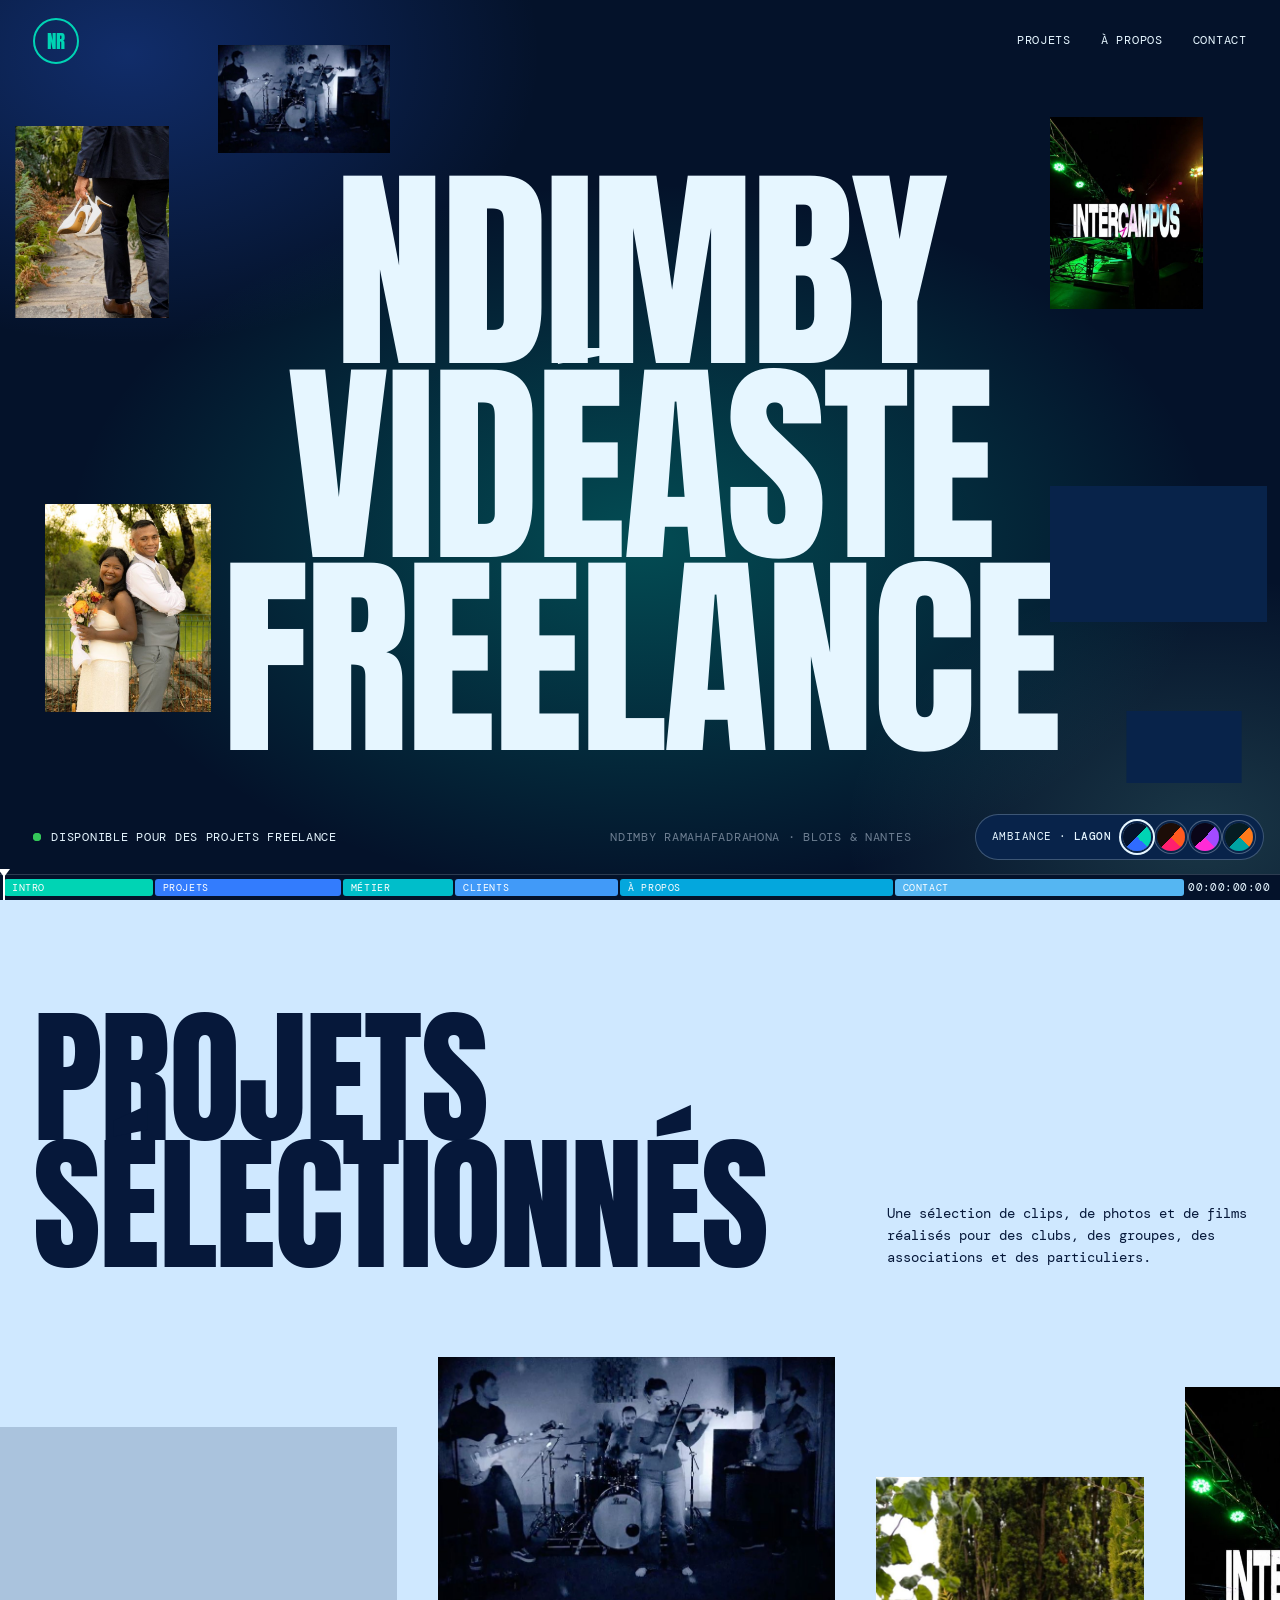
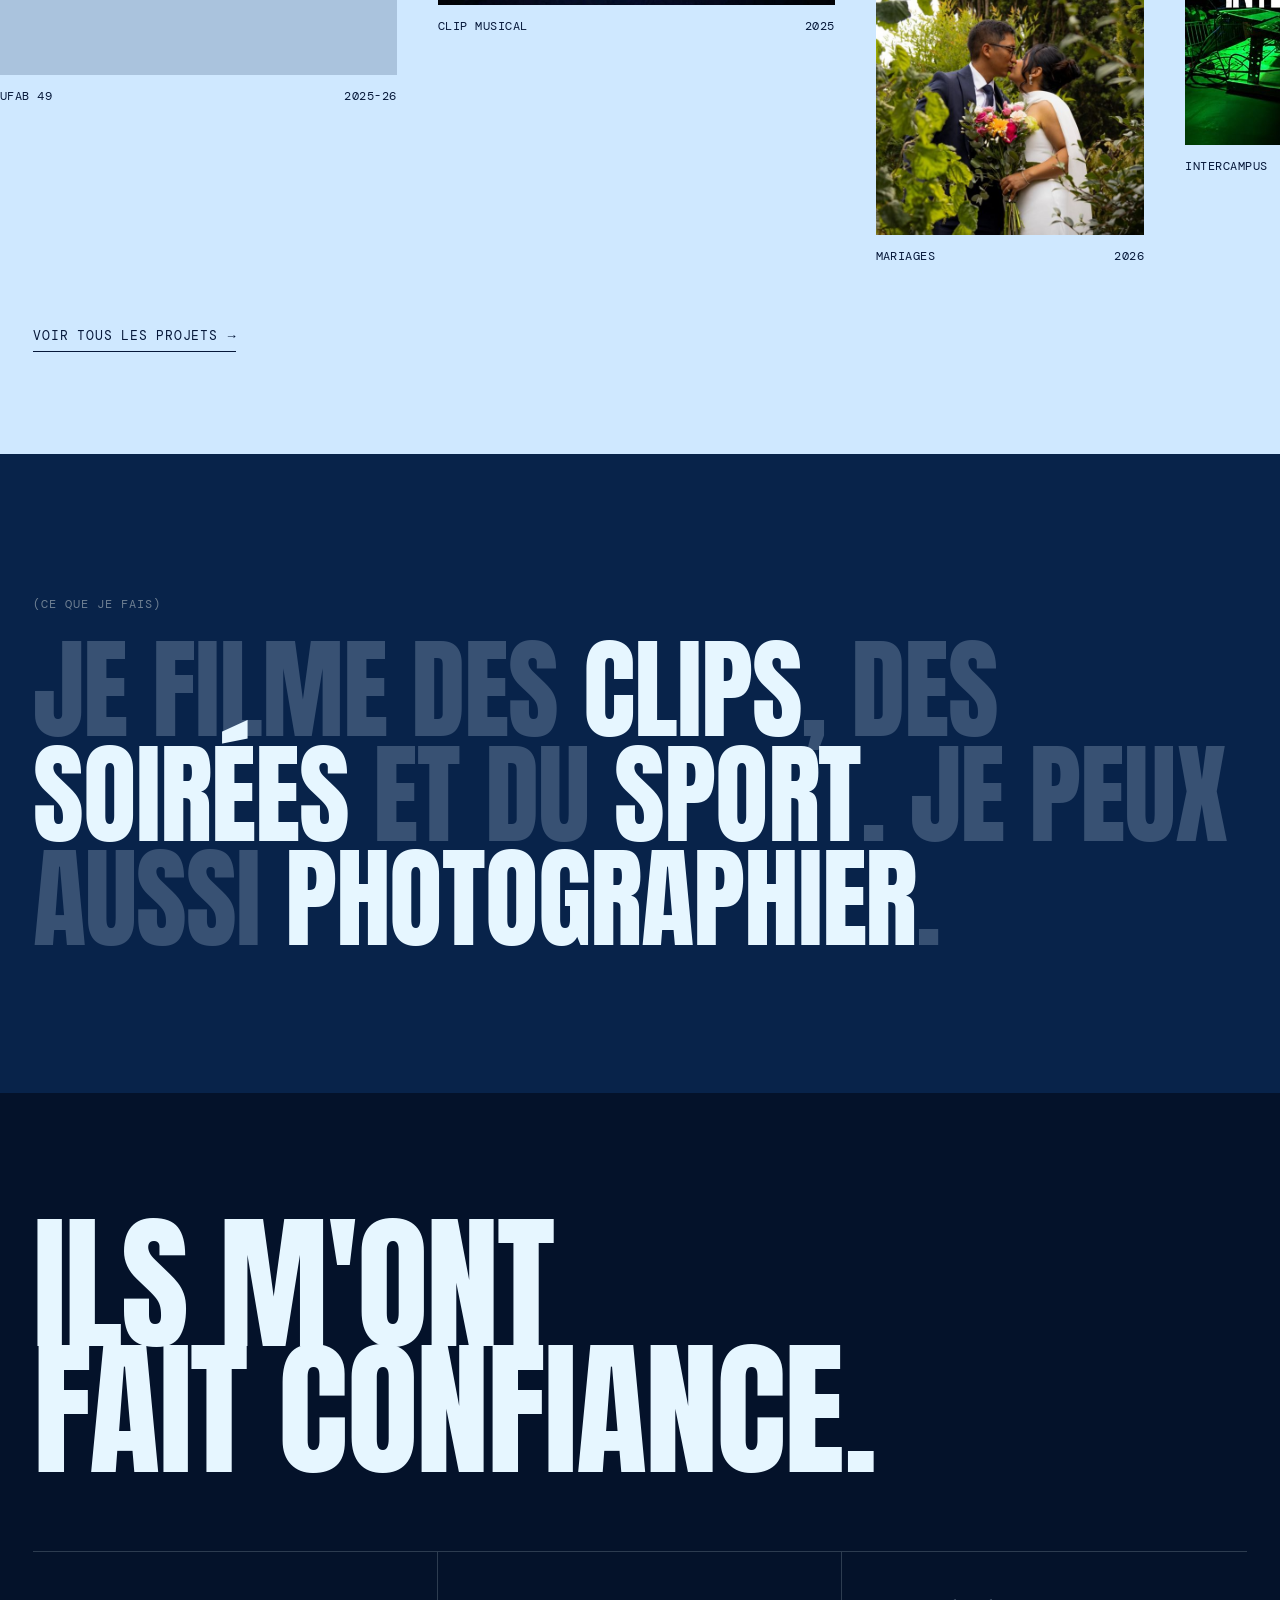
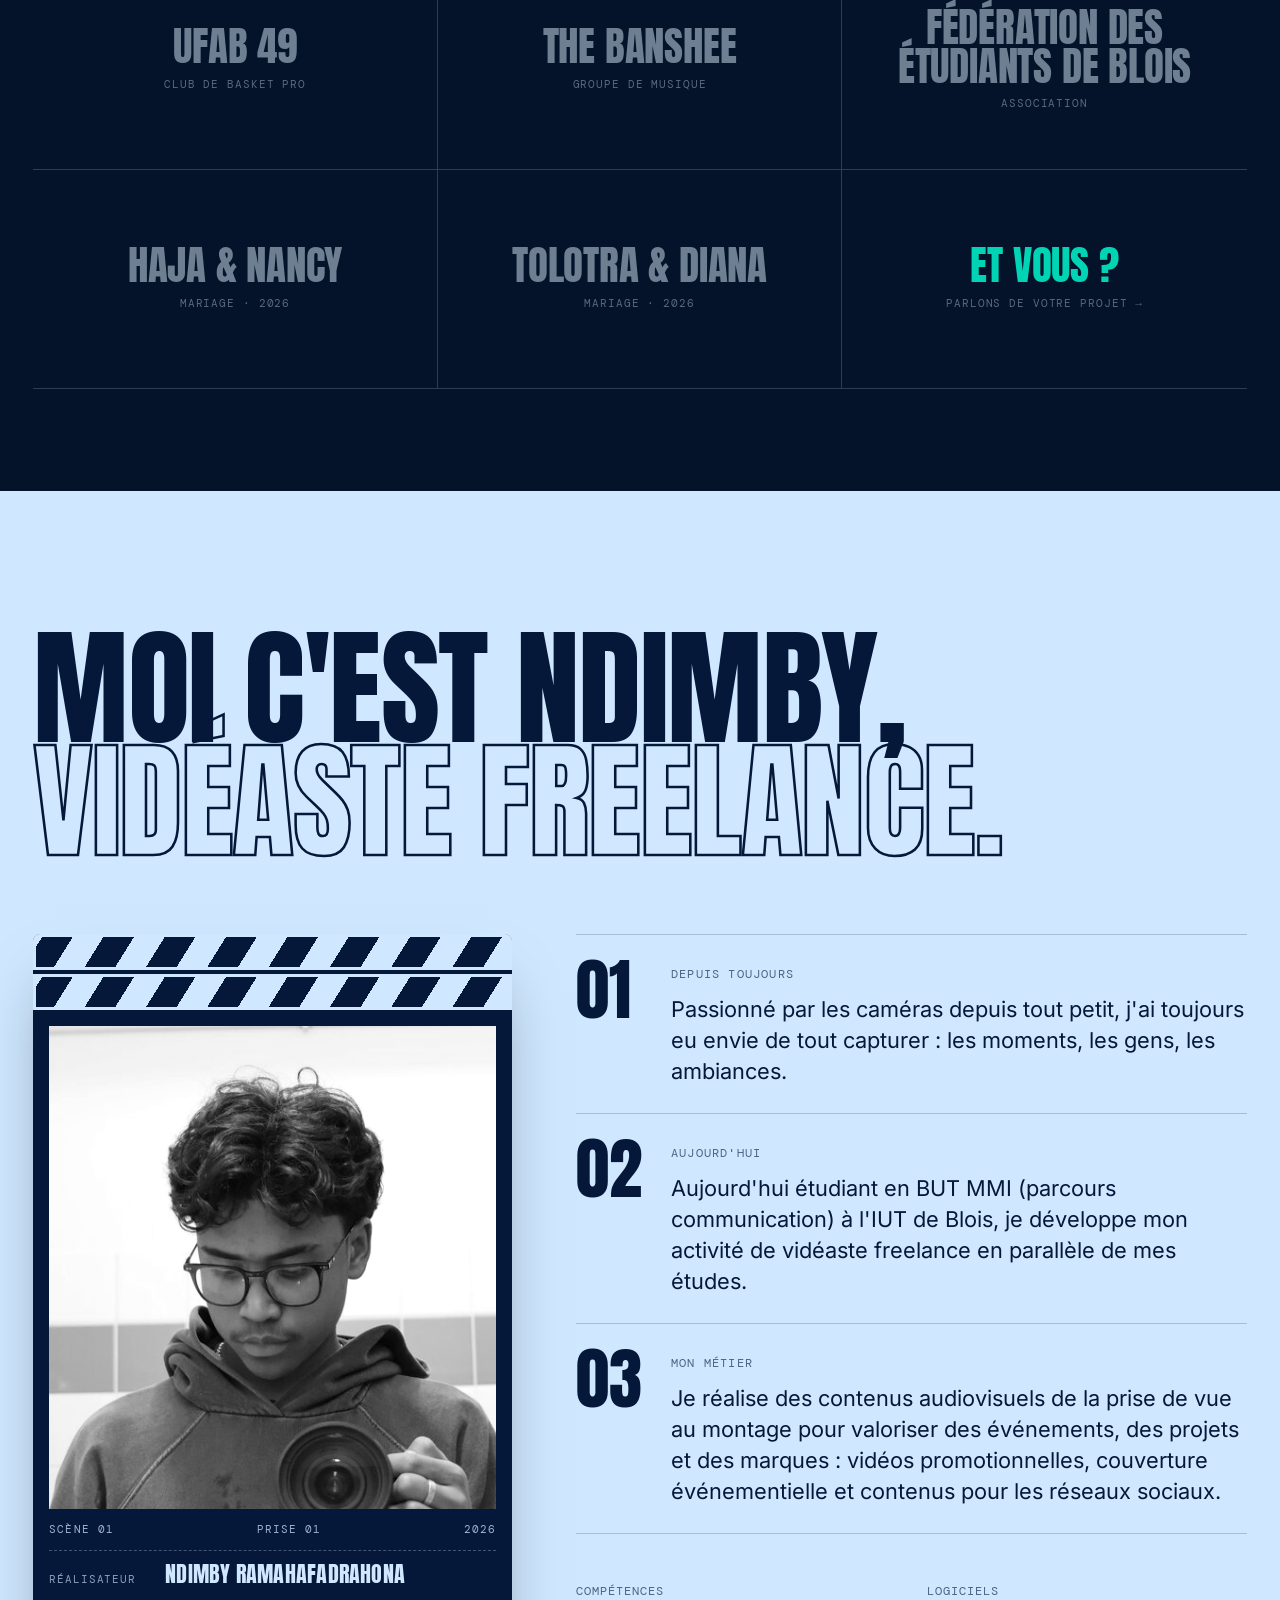
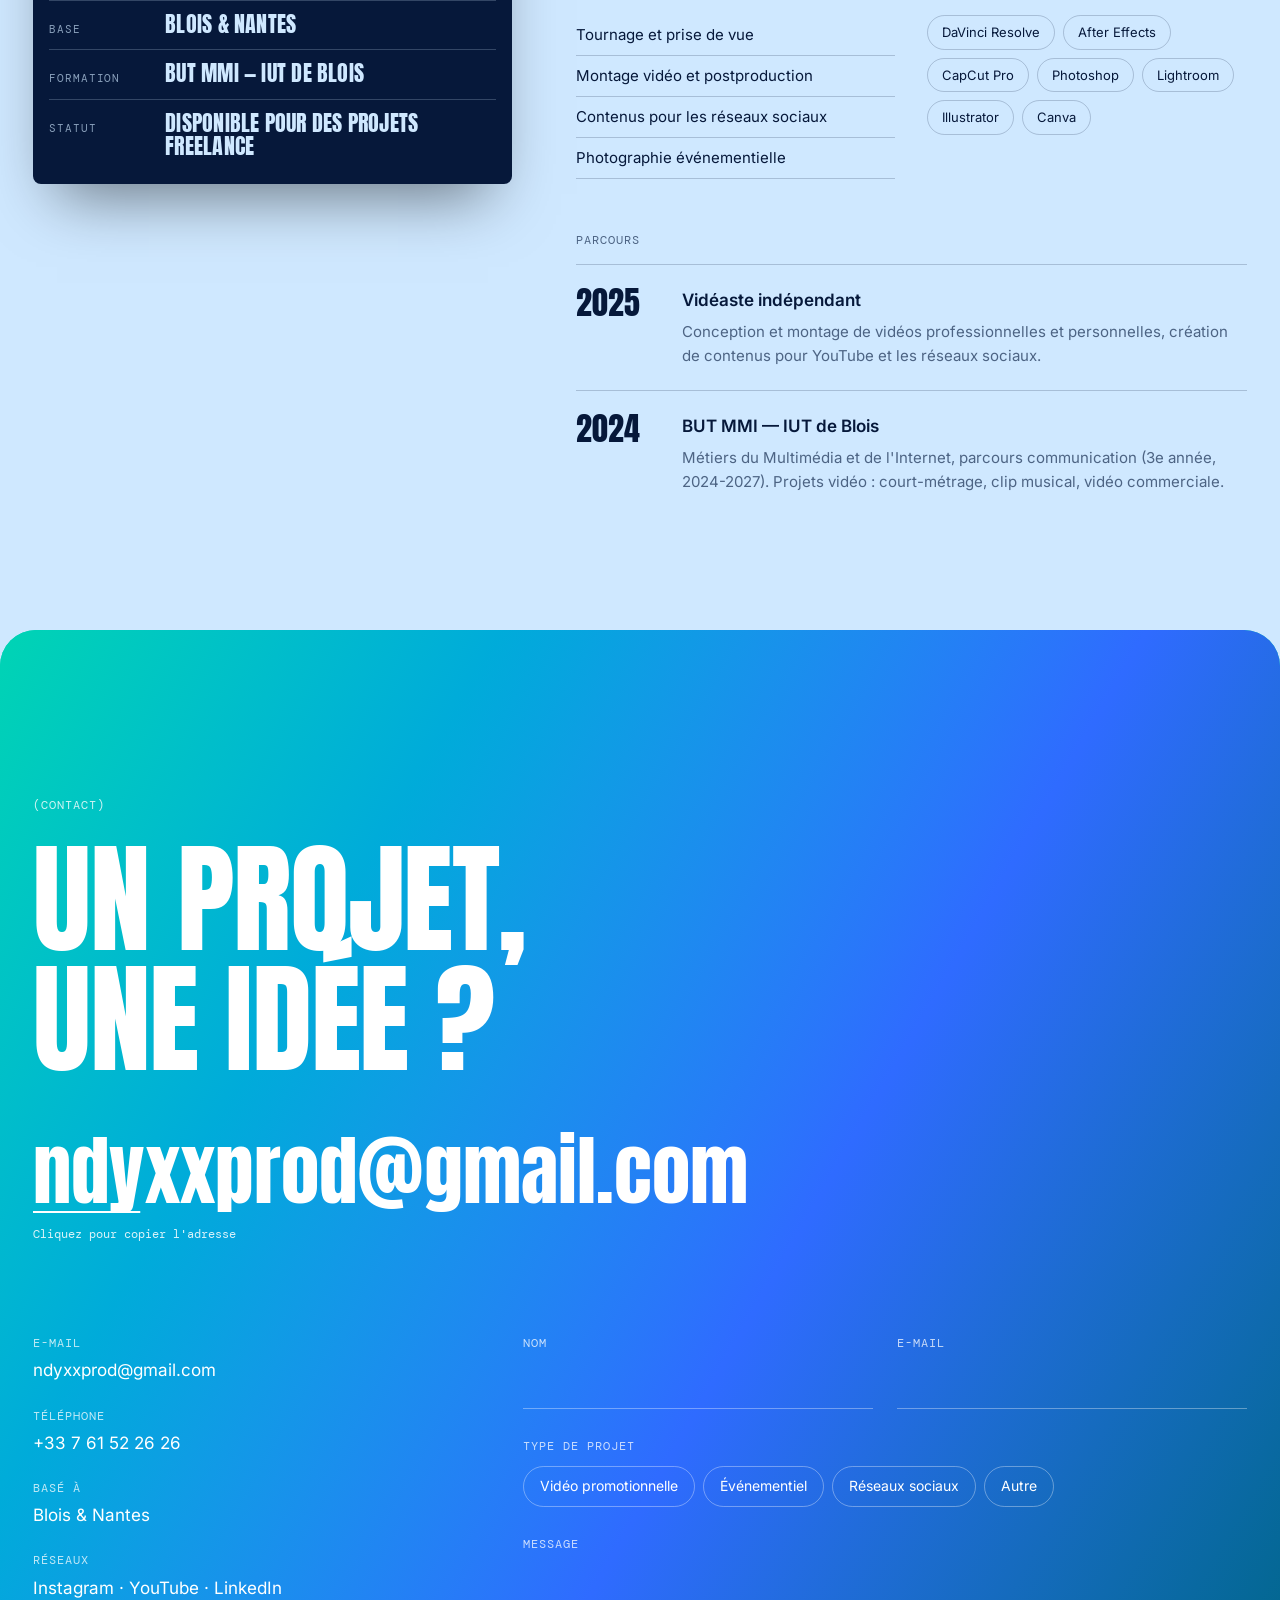
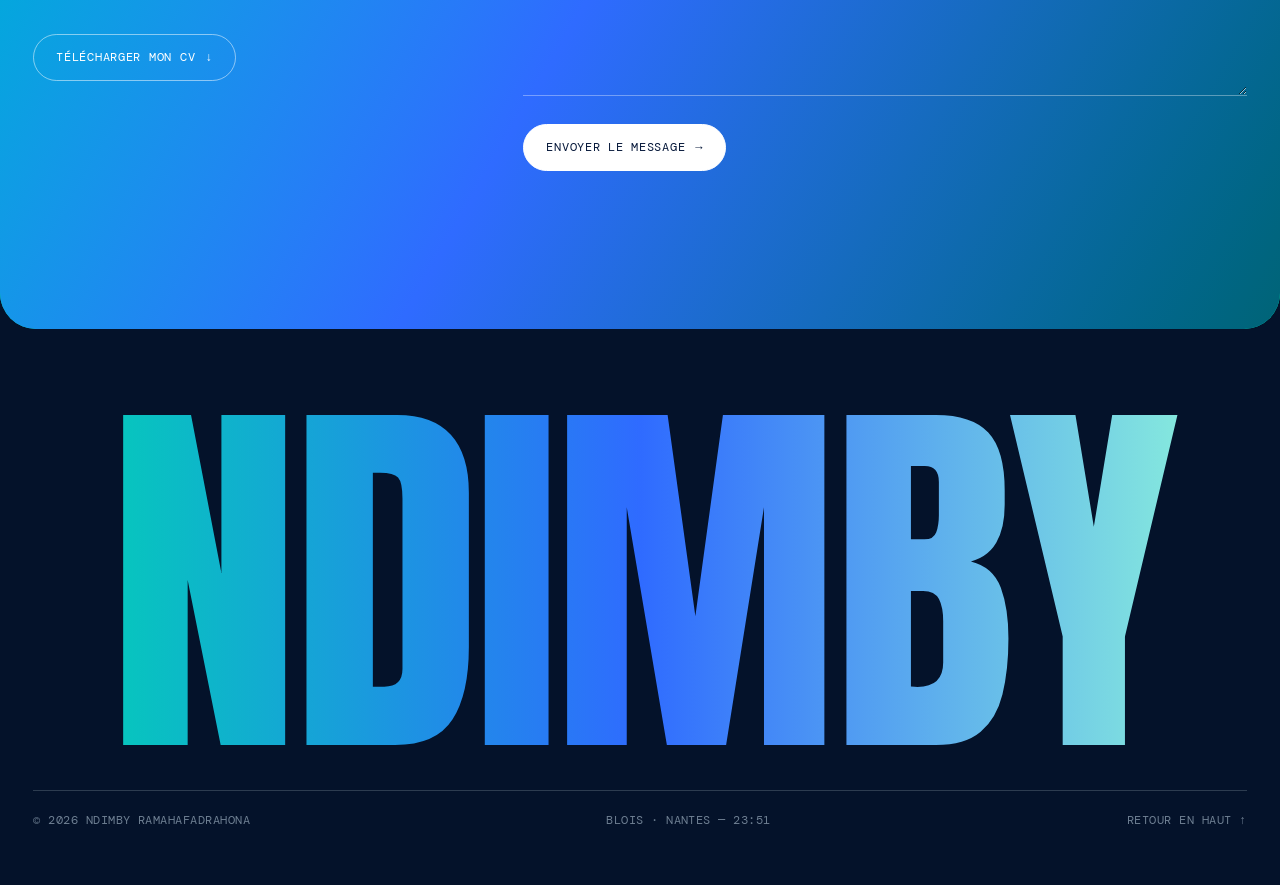
==== commit 20c71bfc: "Ambiances complètes, photos cliquables, fiche projet lisible, clap, timeline Accueil - Les photos au" ====
--- a/index.html
+++ b/index.html
@@ -10,7 +10,7 @@
   <meta property="og:description" content="Clips, publicités, aftermovies, sport et mariages. De la prise de vue au montage." />
   <meta property="og:image" content="assets/avatar.jpg" />
   <link rel="preload" href="assets/fonts/anton-latin-400-normal.woff2" as="font" type="font/woff2" crossorigin />
-  <link rel="stylesheet" href="style.css?v=202611221953" />
+  <link rel="stylesheet" href="style.css?v=202611222105" />
   <script>document.documentElement.classList.add('js');</script>
 </head>
 <body data-page="home">
@@ -25,7 +25,6 @@
     <a href="index.html" class="nav-logo" aria-label="Ndimby Ramahafadrahona — accueil">NR</a>
     <nav class="nav-links" aria-label="Navigation principale">
       <a href="projets.html">Projets</a>
-      <a href="#storyboards">Storyboards</a>
       <a href="#a-propos">À propos</a>
       <a href="#contact">Contact</a>
     </nav>
@@ -34,7 +33,6 @@
 
   <div class="menu" id="menu" aria-hidden="true">
     <a href="projets.html">Projets</a>
-    <a href="#storyboards">Storyboards</a>
     <a href="#a-propos">À propos</a>
     <a href="#contact">Contact</a>
   </div>
@@ -42,14 +40,7 @@
   <main id="top">
     <!-- ACCUEIL -->
     <section class="hero" id="hero">
-      <div class="hero-floats" id="hero-floats" aria-hidden="true">
-        <div class="float f1" data-o="p"><img alt="" /></div>
-        <div class="float f2" data-o="p"><img alt="" /></div>
-        <div class="float f3" data-o="l"><img alt="" /></div>
-        <div class="float f4" data-o="l"><img alt="" /></div>
-        <div class="float f5" data-o="p"><img alt="" /></div>
-        <div class="float f6" data-o="p"><img alt="" /></div>
-      </div>
+      <div class="hero-floats" id="hero-floats"></div>
       <div class="hero-center">
         <h1 class="hero-title" id="hero-title"></h1>
       </div>
@@ -84,37 +75,19 @@
       <ul class="client-grid" id="client-grid"></ul>
     </section>
 
-    <!-- STORYBOARDS : pellicule qu'on fait glisser -->
-    <section class="section storyboards" id="storyboards">
-      <div class="sb-top">
-        <h2 class="big-title reveal">Storyboards</h2>
-        <div class="sb-counter" aria-hidden="true">
-          <span class="sb-chapter" id="sb-chapter"></span>
-          <span class="sb-num"><span id="sb-current">01</span> / <span id="sb-total">00</span></span>
+    <!-- À PROPOS : un clap de cinéma -->
+    <section class="section about on-paper" id="a-propos">
+      <h2 class="about-lead reveal" id="about-lead"></h2>
+      <div class="about-grid">
+        <div class="clap" id="clap">
+          <div class="clap-arm" aria-hidden="true"></div>
+          <div class="clap-bar" aria-hidden="true"></div>
+          <div class="clap-photo" id="clap-photo"></div>
+          <div class="clap-meta" aria-hidden="true"><span>Scène 01</span><span>Prise 01</span><span id="clap-year"></span></div>
+          <dl class="clap-facts" id="clap-facts"></dl>
         </div>
-      </div>
-      <div class="sb-film">
-        <div class="sb-viewport" id="sb-viewport">
-          <div class="sb-strip" id="sb-strip"></div>
-        </div>
-      </div>
-      <div class="sb-nav">
-        <button class="round-btn" type="button" data-sb="-1" aria-label="Plans précédents">←</button>
-        <div class="sb-progress" aria-hidden="true"><span id="sb-bar"></span></div>
-        <button class="round-btn" type="button" data-sb="1" aria-label="Plans suivants">→</button>
-      </div>
-    </section>
-
-    <!-- À PROPOS -->
-    <section class="section about on-cream" id="a-propos">
-      <div class="section-head">
-        <h2 class="big-title reveal">À propos</h2>
-      </div>
-      <div class="about-grid">
-        <figure class="about-photo" id="about-photo"></figure>
         <div class="about-body">
-          <div class="about-bio" id="about-bio"></div>
-          <div class="stats" id="stats"></div>
+          <div class="scenes" id="scenes"></div>
           <div class="about-cols">
             <div class="about-col reveal"><h3>Compétences</h3><ul id="skills"></ul></div>
             <div class="about-col reveal"><h3>Logiciels</h3><ul class="tool-list" id="tools"></ul></div>
@@ -158,6 +131,13 @@
     </div>
   </footer>
 
+  <!-- Timeline de montage : la progression dans la page -->
+  <div class="timeline" id="timeline">
+    <div class="tl-track" id="tl-track"></div>
+    <span class="tl-head" id="tl-head"><i></i></span>
+    <span class="tl-tc" id="tl-tc">00:00:00:00</span>
+  </div>
+
   <!-- Sélecteur d'ambiance -->
   <div class="palette" id="palette" hidden>
     <span class="palette-label">Ambiance · <b id="palette-name"></b></span>
@@ -183,7 +163,7 @@
     <span class="lb-count" id="lb-count"></span>
   </div>
 
-  <script src="contenu.js?v=202611221953"></script>
-  <script src="main.js?v=202611221953"></script>
+  <script src="contenu.js?v=202611222105"></script>
+  <script src="main.js?v=202611222105"></script>
 </body>
 </html>
--- a/style.css
+++ b/style.css
@@ -14,21 +14,34 @@
 
 :root {
   color-scheme: dark;
-  --bg: #0f0f0e;
-  --bg-2: #1b1b19;
-  --cream: #f3eee2;
-  --ink: #141412;
-  --fg: #f3eee2;
-  --muted: #8d887c;
-  --line: rgba(243, 238, 226, 0.16);
-  --c1: #00b89c;
-  --c2: #2563eb;
+  /* thème par défaut (Lagon) : le script les remplace selon l'ambiance choisie */
+  --bg: #04122a;
+  --bg-2: #08234a;
+  --fg: #e6f6ff;
+  --paper: #cfe8ff;
+  --ink: #06183a;
+  --c1: #00d4b4;
+  --c2: #2f6bff;
   --c3: #8ff7da;
+  --muted: color-mix(in oklab, var(--fg) 52%, var(--bg));
+  --line: color-mix(in oklab, var(--fg) 18%, transparent);
   --display: 'Anton', Impact, 'Arial Narrow Bold', 'Arial Narrow', sans-serif;
   --mono: 'DM Mono', ui-monospace, 'SFMono-Regular', Menlo, Consolas, monospace;
   --body: 'Inter', system-ui, -apple-system, 'Segoe UI', sans-serif;
   --gutter: clamp(18px, 2.6vw, 44px);
   --ease: cubic-bezier(0.22, 1, 0.36, 1);
+  --tl-h: 26px;
+  --tl-pr: 96px;
+}
+/* Surfaces claires : le texte passe en encre */
+.work, .on-paper, .works {
+  --fg: var(--ink);
+  --muted: color-mix(in oklab, var(--ink) 60%, var(--paper));
+  --line: color-mix(in oklab, var(--ink) 20%, transparent);
+}
+@supports not (color: color-mix(in oklab, red, blue)) {
+  :root { --muted: #7f9fc0; --line: rgba(230, 246, 255, 0.18); }
+  .work, .on-paper, .works { --muted: #4f6283; --line: rgba(6, 24, 58, 0.2); }
 }
 
 *, *::before, *::after { box-sizing: border-box; }
@@ -37,7 +50,10 @@
   margin: 0; background: var(--bg); color: var(--fg);
   font-family: var(--body); font-size: 16px; line-height: 1.6;
   -webkit-font-smoothing: antialiased; overflow-x: hidden;
-}
+  padding-bottom: var(--tl-h);
+}
+/* Les changements d'ambiance se font en douceur */
+body, .hero, .work, .kinds, .clients, .on-paper, .footer, .works { transition: background-color 0.7s ease, color 0.7s ease; }
 body.no-scroll { overflow: hidden; }
 img, video, iframe { display: block; max-width: 100%; }
 a { color: inherit; text-decoration: none; }
@@ -63,7 +79,7 @@
 .cursor {
   position: fixed; top: 0; left: 0; z-index: 90;
   width: 12px; height: 12px; margin: -6px 0 0 -6px; border-radius: 50%;
-  background: var(--cream); pointer-events: none; mix-blend-mode: difference;
+  background: var(--fg); pointer-events: none; mix-blend-mode: difference;
   display: grid; place-items: center; opacity: 0;
   transition: width 0.35s var(--ease), height 0.35s var(--ease), margin 0.35s var(--ease), background 0.35s;
 }
@@ -78,13 +94,13 @@
 .nav {
   position: fixed; top: 0; left: 0; right: 0; z-index: 50;
   display: flex; align-items: center; justify-content: space-between;
-  padding: 18px var(--gutter); color: var(--cream);
-  transition: transform 0.5s var(--ease), background 0.4s;
+  padding: 18px var(--gutter); color: var(--fg);
+  transition: transform 0.5s var(--ease), background-color 0.7s ease, color 0.7s ease;
 }
 .nav.is-hidden { transform: translateY(-110%); }
-.nav.is-solid { background: rgba(15, 15, 14, 0.94); }
+.nav.is-solid { background: var(--bg); }
 .nav-light { color: var(--ink); }
-.nav-light.is-solid { background: rgba(243, 238, 226, 0.94); }
+.nav-light.is-solid { background: var(--paper); }
 .nav-logo {
   display: grid; place-items: center; width: 46px; height: 46px; border-radius: 50%;
   border: 2px solid var(--c1); color: var(--c1);
@@ -113,7 +129,7 @@
 }
 .menu.is-open { clip-path: inset(0 0 0 0); }
 .menu a {
-  font-family: var(--display); text-transform: uppercase; color: var(--cream);
+  font-family: var(--display); text-transform: uppercase; color: var(--fg);
   font-size: clamp(54px, 16vw, 110px); line-height: 1; border-bottom: 1px solid var(--line); padding: 8px 0;
 }
 .menu a:hover { color: var(--c1); }
@@ -132,33 +148,40 @@
 }
 .btn:hover { color: #fff; border-color: transparent; }
 .btn:hover::before { transform: none; }
-.btn-light { background: var(--cream); color: var(--ink); border-color: var(--cream); }
+.btn-light { background: var(--fg); color: var(--bg); border-color: var(--fg); }
 .btn span { transition: transform 0.3s var(--ease); }
 .btn:hover span { transform: translateX(4px); }
 .round-btn {
   flex: none; width: 46px; height: 46px; border-radius: 50%; border: 1px solid var(--line); font-size: 18px;
   display: grid; place-items: center; transition: background 0.3s, color 0.3s, border-color 0.3s;
 }
-.round-btn:hover { background: var(--cream); color: var(--ink); border-color: var(--cream); }
-.round-ink { border-color: rgba(20, 20, 18, 0.3); }
-.round-ink:hover { background: var(--ink); color: var(--cream); border-color: var(--ink); }
+.round-btn:hover { background: var(--fg); color: var(--bg); border-color: var(--fg); }
+.round-ink { border-color: var(--line); }
+.round-ink:hover { background: var(--ink); color: var(--paper); border-color: var(--ink); }
 
 /* ---------- Accueil ---------- */
 .hero {
   position: relative; height: 100vh; height: 100svh; min-height: 600px;
   display: grid; place-items: center; overflow: hidden; background: var(--bg);
 }
+.hero::before {
+  content: ''; position: absolute; inset: 0; pointer-events: none;
+  background:
+    radial-gradient(62% 55% at 50% 60%, color-mix(in oklab, var(--c1) 30%, transparent), transparent 72%),
+    radial-gradient(46% 46% at 10% 6%, color-mix(in oklab, var(--c2) 30%, transparent), transparent 70%),
+    radial-gradient(40% 40% at 94% 92%, color-mix(in oklab, var(--c3) 16%, transparent), transparent 70%);
+}
 .hero-center { position: relative; z-index: 2; text-align: center; padding: 70px var(--gutter) 40px; }
 .hero-kicker { margin: 0; text-align: center; color: var(--muted); }
 .hero-title {
-  margin: 0; font-family: var(--display); font-weight: 400; text-transform: uppercase; color: var(--cream);
+  margin: 0; font-family: var(--display); font-weight: 400; text-transform: uppercase; color: var(--fg);
   font-size: clamp(76px, min(17vw, 27vh), 300px); line-height: 0.84; letter-spacing: -0.015em;
 }
 .hero-title .line { display: block; overflow: hidden; padding: 0.12em 0 0.05em; margin: -0.12em 0 -0.05em; }
 .hero-title .word { display: inline-block; transform: translateY(108%); animation: rise-in 1.15s var(--ease) forwards; animation-delay: calc(var(--i) * 0.13s + 0.1s); }
 @keyframes rise-in { to { transform: none; } }
 .hero-foot {
-  position: absolute; z-index: 4; left: var(--gutter); right: var(--gutter); bottom: clamp(18px, 3.6vh, 34px);
+  position: absolute; z-index: 4; left: var(--gutter); right: var(--gutter); bottom: calc(var(--tl-h) + clamp(14px, 3vh, 28px));
   display: flex; justify-content: space-between; align-items: center; gap: 16px;
   font-family: var(--mono); font-size: 12px; letter-spacing: 0.06em; text-transform: uppercase;
 }
@@ -167,26 +190,26 @@
 .hero-status::after { position: absolute; left: 0; top: 50%; margin-top: -4px; animation: ring 2s ease-out infinite; }
 @keyframes ring { from { transform: scale(1); opacity: 0.55; } to { transform: scale(3.4); opacity: 0; } }
 .hero-scroll { color: var(--muted); transition: color 0.3s; }
-.hero-scroll:hover { color: var(--cream); }
-
-/* Photos qui apparaissent et changent autour du titre */
+.hero-scroll:hover { color: var(--fg); }
+
+/* Photos autour du titre : une par projet, cliquables (bulle « Voir ») */
 .hero-floats { position: absolute; inset: 0; z-index: 3; pointer-events: none; }
 .float {
-  position: absolute; overflow: hidden; background: var(--bg-2);
-  opacity: 0; clip-path: inset(100% 0 0 0);
-  transition: opacity 0.35s ease, clip-path 0.9s var(--ease);
+  position: absolute; display: block; overflow: hidden; padding: 0; background: var(--bg-2); cursor: pointer; pointer-events: auto;
+  opacity: 0; clip-path: inset(100% 0 0 0); transition: opacity 0.4s ease, clip-path 1s var(--ease);
 }
 .float.is-on { opacity: 1; clip-path: inset(0 0 0 0); }
-.float img { width: 100%; height: 100%; object-fit: cover; }
-.f1 { left: 1.2%;  top: 15%; width: 12vw; aspect-ratio: 4 / 5; }
-.f2 { left: 3.5%;  top: 60%; width: 13vw; aspect-ratio: 4 / 5; }
-.f3 { left: 38%;   top: 0;   width: 19vw; aspect-ratio: 16 / 10; }
-.f4 { right: 1%;   top: 56%; width: 17vw; aspect-ratio: 16 / 10; }
-.f5 { right: 6%;   top: 13%; width: 12vw; aspect-ratio: 4 / 5; }
-.f6 { right: 2.5%; top: 79%; width: 8vw;  aspect-ratio: 4 / 5; }
+.float img { width: 100%; height: 100%; object-fit: cover; transition: transform 0.9s var(--ease); }
+.float:hover img, .float:focus-visible img { transform: scale(1.07); }
+.f1 { left: 1.2vw; top: 14vh; width: 12vw; aspect-ratio: 4 / 5; }
+.f2 { left: 3.5vw; top: 56vh; width: 13vw; aspect-ratio: 4 / 5; }
+.f3 { left: 17vw; top: 5vh; width: 19.2vh; height: 12vh; }
+.f4 { right: 1vw; top: 54vh; width: 17vw; aspect-ratio: 16 / 10; }
+.f5 { right: 6vw; top: 13vh; width: 12vw; aspect-ratio: 4 / 5; }
+.f6 { right: 3vw; top: 79vh; width: 9vw; aspect-ratio: 16 / 10; }
 
 /* ---------- Projets sélectionnés (crème) ---------- */
-.work { background: var(--cream); color: var(--ink); padding: clamp(80px, 9vw, 150px) 0 clamp(70px, 8vw, 130px); }
+.work { background: var(--paper); color: var(--ink); padding: clamp(80px, 9vw, 150px) 0 clamp(70px, 8vw, 130px); }
 .work-head { display: flex; align-items: flex-end; justify-content: space-between; gap: 24px 48px; flex-wrap: wrap; padding: 0 var(--gutter); margin-bottom: clamp(44px, 6vw, 90px); }
 .work-note { margin: 0; max-width: 360px; font-family: var(--mono); font-size: 14px; line-height: 1.55; }
 .marquee { overflow: hidden; padding: 12px 0 8px; }
@@ -199,7 +222,7 @@
 @keyframes marquee { to { transform: translateX(-50%); } }
 .tile { flex: none; margin-top: var(--dy, 0); }
 .tile-btn { display: block; text-align: left; }
-.tile-img { display: block; overflow: hidden; background: #dcd5c4; position: relative; }
+.tile-img { display: block; overflow: hidden; background: color-mix(in oklab, var(--paper) 84%, var(--ink)); position: relative; }
 .tile-img img, .tile-img .poster { width: 100%; height: 100%; object-fit: cover; transition: transform 0.9s var(--ease); }
 .tile-btn:hover .tile-img img, .tile-btn:hover .tile-img .poster { transform: scale(1.05); }
 .tile-p .tile-img { width: clamp(200px, 21vw, 360px); aspect-ratio: 3 / 4; }
@@ -224,18 +247,19 @@
 /* ---------- Phrase géante ---------- */
 .kinds { background: var(--bg-2); padding: clamp(90px, 11vw, 180px) var(--gutter); }
 .statement {
-  margin: 0; font-family: var(--display); text-transform: uppercase; color: #5f5b51;
+  margin: 0; font-family: var(--display); text-transform: uppercase; color: color-mix(in oklab, var(--fg) 24%, var(--bg-2));
   font-size: clamp(46px, 8.6vw, 156px); line-height: 0.95; letter-spacing: -0.01em;
 }
 .kw {
-  display: inline; padding: 0; font: inherit; letter-spacing: inherit; text-transform: inherit; line-height: inherit;
-  color: var(--cream); text-decoration: underline; text-decoration-thickness: 0.05em; text-underline-offset: 0.1em;
-  text-decoration-color: transparent; transition: color 0.25s, text-decoration-color 0.25s;
-}
-.kw:hover, .kw:focus-visible { color: var(--c1); text-decoration-color: var(--c1); }
+  display: inline; padding: 0 0.05em; margin: 0 -0.05em; font: inherit; letter-spacing: inherit; text-transform: inherit; line-height: inherit;
+  color: var(--fg); background: linear-gradient(var(--c1), var(--c1)) 0 60% / 0% 90% no-repeat;
+  -webkit-box-decoration-break: clone; box-decoration-break: clone;
+  transition: background-size 0.35s var(--ease), color 0.25s;
+}
+.kw:hover, .kw:focus-visible { color: var(--ink); background-size: 100% 90%; }
 .preview {
   position: fixed; top: 0; left: 0; z-index: 40; pointer-events: none;
-  width: clamp(240px, 22vw, 360px); aspect-ratio: 3 / 2; overflow: hidden; background: var(--bg);
+  width: clamp(240px, 22vw, 360px); aspect-ratio: 3 / 2; overflow: hidden; background: var(--bg-2);
   opacity: 0; clip-path: inset(50% 50% 50% 50%); transition: opacity 0.25s, clip-path 0.45s var(--ease);
 }
 .preview.is-visible { opacity: 1; clip-path: inset(0 0 0 0); }
@@ -255,94 +279,69 @@
 .client-bg img, .client-bg .poster { width: 100%; height: 100%; object-fit: cover; transform: scale(1.06); transition: transform 1.2s var(--ease); filter: brightness(0.5); }
 .client-btn:hover .client-bg, .client-btn:focus-visible .client-bg { opacity: 1; }
 .client-btn:hover .client-bg img, .client-btn:hover .client-bg .poster { transform: scale(1); }
-.client-name { font-family: var(--display); text-transform: uppercase; font-size: clamp(28px, 3.2vw, 56px); line-height: 0.95; letter-spacing: -0.005em; color: #8d887c; transition: color 0.3s; }
-.client-kind { font-family: var(--mono); font-size: 11px; letter-spacing: 0.08em; text-transform: uppercase; color: #6d695f; transition: color 0.3s; }
+.client-name { font-family: var(--display); text-transform: uppercase; font-size: clamp(28px, 3.2vw, 56px); line-height: 0.95; letter-spacing: -0.005em; color: var(--muted); transition: color 0.3s; }
+.client-kind { font-family: var(--mono); font-size: 11px; letter-spacing: 0.08em; text-transform: uppercase; color: var(--muted); opacity: 0.8; transition: color 0.3s; }
 .client-btn:hover .client-name, .client-btn:focus-visible .client-name { color: #fff; }
-.client-btn:hover .client-kind { color: rgba(255, 255, 255, 0.8); }
+.client-btn:hover .client-kind { color: rgba(255, 255, 255, 0.85); opacity: 1; }
+.client-cta .client-btn { transition: background-color 0.4s; }
+.client-cta .client-name { color: var(--c1); }
+.client-cta .client-btn:hover { background: var(--c1); }
+.client-cta .client-btn:hover .client-name, .client-cta .client-btn:hover .client-kind { color: var(--bg); opacity: 1; }
 
 /* ---------- Sections ---------- */
 .section { padding: clamp(80px, 11vw, 160px) var(--gutter) 0; }
 .section-head { margin-bottom: clamp(32px, 5vw, 64px); }
 
-/* ---------- Storyboards : pellicule ---------- */
-.storyboards { background: var(--bg-2); padding-bottom: clamp(80px, 10vw, 150px); }
-.sb-top { display: flex; align-items: flex-end; justify-content: space-between; gap: 16px 32px; flex-wrap: wrap; margin-bottom: clamp(26px, 3vw, 44px); }
-.sb-counter { display: flex; flex-direction: column; align-items: flex-end; gap: 4px; }
-.sb-chapter { font-family: var(--mono); font-size: 12px; letter-spacing: 0.08em; text-transform: uppercase; color: var(--c1); }
-.sb-num { font-family: var(--display); font-size: clamp(30px, 3.2vw, 48px); line-height: 1; font-variant-numeric: tabular-nums; }
-.sb-film { position: relative; margin: 0 calc(var(--gutter) * -1); }
-.sb-viewport {
-  position: relative; overflow-x: auto; scroll-snap-type: x proximity; cursor: grab; scroll-padding-inline: var(--gutter);
-  padding: 8px 0 22px; scrollbar-width: none;
-}
-.sb-viewport::-webkit-scrollbar { display: none; }
-.sb-viewport.is-drag { scroll-snap-type: none; cursor: grabbing; }
-.sb-strip { display: flex; gap: 18px; width: max-content; padding: 0 var(--gutter); }
-.sb-card { flex: 0 0 auto; width: clamp(240px, 24vw, 340px); scroll-snap-align: start; margin: 0; user-select: none; }
-.sb-intro {
-  width: clamp(280px, 30vw, 420px); padding: 28px; border-radius: 6px; align-self: stretch;
-  background: var(--c1); color: #fff; display: flex; flex-direction: column; gap: 14px; justify-content: flex-end;
-}
-.sb-meta { font-family: var(--mono); font-size: 12px; letter-spacing: 0.08em; text-transform: uppercase; margin: 0; opacity: 0.85; }
-.sb-title { margin: 0; font-family: var(--display); font-weight: 400; text-transform: uppercase; font-size: clamp(40px, 3.8vw, 64px); line-height: 0.92; }
-.sb-desc { margin: 0; font-size: 14px; line-height: 1.55; opacity: 0.92; }
-.sb-actions { display: flex; gap: 8px; flex-wrap: wrap; margin-top: 6px; }
-.sb-intro .btn { border-color: rgba(255, 255, 255, 0.5); color: #fff; padding: 10px 16px; }
-.sb-intro .btn::before { background: #fff; }
-.sb-intro .btn:hover { color: var(--ink); }
-.frame-img { aspect-ratio: 16 / 10; border-radius: 4px; overflow: hidden; background: var(--bg); border: 1px solid var(--line); position: relative; }
-.frame-img img { width: 100%; height: 100%; object-fit: cover; pointer-events: none; }
-.frame-img.is-empty { display: grid; place-items: center; text-align: center; padding: 16px; border-style: dashed; }
-.frame-img.is-empty span { font-family: var(--display); text-transform: uppercase; font-size: 24px; color: var(--muted); line-height: 1.1; }
-.frame-shot { position: absolute; left: 8px; top: 8px; padding: 2px 8px; border-radius: 3px; background: var(--c1); color: #fff; font-family: var(--mono); font-size: 11px; letter-spacing: 0.04em; font-variant-numeric: tabular-nums; }
-.frame-info { padding-top: 12px; }
-.frame-framing { font-size: 14px; font-weight: 600; margin: 0 0 4px; }
-.frame-framing em { font-style: normal; font-weight: 400; color: var(--muted); font-size: 12px; margin-left: 6px; }
-.frame-text { font-size: 13px; color: rgba(243, 238, 226, 0.7); margin: 0; line-height: 1.5; }
-.sb-nav { display: flex; align-items: center; gap: 16px; margin-top: 10px; }
-.sb-progress { flex: 1; height: 2px; background: var(--line); }
-.sb-progress span { display: block; height: 100%; background: var(--c1); transform: scaleX(0); transform-origin: left; }
-.sb-end { width: clamp(260px, 26vw, 360px); display: flex; }
-.sb-play {
-  flex: 1; border-radius: 6px; padding: 28px; color: #fff; position: relative; overflow: hidden; isolation: isolate;
-  display: flex; flex-direction: column; justify-content: center; align-items: center; gap: 14px; text-align: center;
-  background: linear-gradient(150deg, var(--p1), var(--p2)); min-height: 100%;
-}
-.sb-play-ring {
-  position: relative; width: 96px; height: 96px; border-radius: 50%; border: 2px solid rgba(255, 255, 255, 0.85);
-  display: grid; place-items: center; font-size: 30px; padding-left: 6px; transition: transform 0.6s var(--ease), background 0.4s, color 0.4s;
-}
-.sb-play:hover .sb-play-ring { transform: scale(1.12); background: #fff; color: var(--ink); }
-.sb-play-ring::after { content: ''; position: absolute; inset: -2px; border-radius: 50%; border: 2px solid #fff; animation: ping 2.2s var(--ease) infinite; }
-@keyframes ping { from { transform: scale(1); opacity: 0.6; } to { transform: scale(1.7); opacity: 0; } }
-.sb-play-label { font-family: var(--display); text-transform: uppercase; font-size: clamp(34px, 3.2vw, 50px); line-height: 0.95; }
-.sb-play-sub { font-family: var(--mono); font-size: 12px; opacity: 0.9; }
-
-/* ---------- À propos (crème) ---------- */
-.on-cream {
-  --fg: var(--ink); --muted: #6f6a5f; --line: rgba(20, 20, 18, 0.18);
-  background: var(--cream); color: var(--ink); padding-bottom: clamp(110px, 12vw, 190px);
-}
-.about-grid { display: grid; grid-template-columns: minmax(0, 5fr) minmax(0, 7fr); gap: clamp(32px, 5vw, 80px); align-items: start; }
-.about-photo { position: sticky; top: 96px; margin: 0; }
-.about-photo-inner { position: relative; overflow: hidden; aspect-ratio: 4 / 5; background: #dcd5c4; }
-.about-photo img { width: 100%; height: 100%; object-fit: cover; filter: grayscale(1) contrast(1.05); transition: filter 0.8s var(--ease); }
-.about-photo:hover img { filter: none; }
-.about-photo figcaption { position: absolute; left: 14px; bottom: 14px; font-family: var(--mono); font-size: 11px; letter-spacing: 0.08em; text-transform: uppercase; background: var(--c1); color: #fff; padding: 6px 12px; border-radius: 999px; }
-.about-bio p { margin: 0 0 20px; font-size: clamp(17px, 1.5vw, 21px); line-height: 1.5; }
-.about-bio p:first-child { font-family: var(--display); text-transform: uppercase; font-size: clamp(34px, 3.8vw, 60px); line-height: 0.98; }
-.stats { display: grid; grid-template-columns: repeat(auto-fit, minmax(160px, 1fr)); gap: 16px; margin: 44px 0; border-top: 1px solid var(--line); border-bottom: 1px solid var(--line); padding: 26px 0; }
-.stat-value { font-family: var(--display); font-size: clamp(54px, 6vw, 100px); line-height: 0.95; color: var(--c1); }
-.stat-label { font-family: var(--mono); font-size: 12px; letter-spacing: 0.06em; text-transform: uppercase; color: var(--muted); margin-top: 6px; }
-.about-cols { display: grid; grid-template-columns: repeat(2, minmax(0, 1fr)); gap: 40px 32px; }
+/* ---------- À propos : un clap de cinéma ---------- */
+.on-paper { background: var(--paper); color: var(--ink); padding-bottom: clamp(110px, 12vw, 190px); }
+.about-lead {
+  margin: 0 0 clamp(40px, 6vw, 86px); font-family: var(--display); font-weight: 400; text-transform: uppercase;
+  font-size: clamp(54px, 10vw, 180px); line-height: 0.88; letter-spacing: -0.012em;
+}
+.about-lead span { display: block; }
+.about-lead span:last-child { color: transparent; -webkit-text-stroke: clamp(1.5px, 0.2vw, 3px) var(--ink); }
+.about-grid { display: grid; grid-template-columns: minmax(0, 5fr) minmax(0, 7fr); gap: clamp(36px, 5vw, 90px); align-items: start; }
+.clap {
+  position: sticky; top: 92px; max-width: 560px; padding-bottom: 6px;
+  background: var(--ink); color: var(--paper); border-radius: 8px; transform: rotate(-2.2deg);
+  box-shadow: 0 34px 60px -24px rgba(0, 0, 0, 0.5);
+}
+.clap-arm, .clap-bar {
+  height: 36px; background: repeating-linear-gradient(-58deg, var(--paper) 0 26px, var(--ink) 26px 52px);
+  box-shadow: inset 0 0 0 3px var(--paper);
+}
+.clap-arm { position: relative; z-index: 2; margin-bottom: 4px; border-radius: 8px 8px 0 0; transform-origin: 0 100%; }
+.clap.is-in .clap-arm { animation: clap 1.6s var(--ease) 0.25s both; }
+@keyframes clap {
+  0%, 45% { transform: rotate(-16deg); }
+  62% { transform: rotate(1.5deg); }
+  72% { transform: rotate(-4deg); }
+  84%, 100% { transform: rotate(0); }
+}
+.clap-photo { margin: 16px 16px 0; aspect-ratio: 1 / 1.08; overflow: hidden; background: var(--bg); }
+.clap-photo img { width: 100%; height: 100%; object-fit: cover; filter: grayscale(1) contrast(1.05); transition: filter 0.8s var(--ease), transform 1.2s var(--ease); }
+.clap:hover .clap-photo img { filter: none; transform: scale(1.03); }
+.clap-meta { display: flex; justify-content: space-between; margin: 0 16px; padding: 12px 0; border-bottom: 1px dashed color-mix(in oklab, var(--paper) 40%, transparent); font-family: var(--mono); font-size: 11px; letter-spacing: 0.1em; text-transform: uppercase; opacity: 0.75; }
+.clap-facts { margin: 0 16px 10px; }
+.clap-facts div { display: grid; grid-template-columns: 104px minmax(0, 1fr); gap: 12px; align-items: baseline; padding: 11px 0; border-bottom: 1px solid color-mix(in oklab, var(--paper) 22%, transparent); }
+.clap-facts div:last-child { border-bottom: 0; }
+.clap-facts dt { font-family: var(--mono); font-size: 11px; letter-spacing: 0.08em; text-transform: uppercase; opacity: 0.65; }
+.clap-facts dd { margin: 0; font-family: var(--display); text-transform: uppercase; font-size: 22px; line-height: 1.05; letter-spacing: 0.01em; }
+.scenes { display: grid; }
+.scene { display: grid; grid-template-columns: clamp(54px, 6vw, 96px) minmax(0, 1fr); gap: 18px; padding: 26px 0; border-top: 1px solid var(--line); }
+.scene:last-child { border-bottom: 1px solid var(--line); }
+.scene-n { font-family: var(--display); font-size: clamp(46px, 5.2vw, 84px); line-height: 0.88; color: var(--ink); }
+.scene h3 { margin: 4px 0 10px; font-family: var(--mono); font-size: 12px; letter-spacing: 0.1em; text-transform: uppercase; color: var(--muted); font-weight: 400; }
+.scene p { margin: 0; font-size: clamp(18px, 1.7vw, 24px); line-height: 1.42; }
+.about-cols { display: grid; grid-template-columns: repeat(2, minmax(0, 1fr)); gap: 40px 32px; margin-top: 48px; }
 .about-col h3 { margin: 0 0 14px; font-family: var(--mono); font-size: 12px; letter-spacing: 0.08em; text-transform: uppercase; color: var(--muted); font-weight: 400; }
 .about-col li { padding: 8px 0; border-bottom: 1px solid var(--line); font-size: 15px; }
 .tool-list { display: flex; flex-wrap: wrap; gap: 8px; }
 .tool-list li { border: 1px solid var(--line); padding: 6px 14px; border-radius: 999px; font-size: 13px; transition: background 0.3s, color 0.3s, border-color 0.3s; }
-.tool-list li:hover { background: var(--ink); border-color: var(--ink); color: var(--cream); }
+.tool-list li:hover { background: var(--ink); border-color: var(--ink); color: var(--paper); }
 .path { margin-top: 52px; }
 .path-item { display: grid; grid-template-columns: 90px minmax(0, 1fr); gap: 16px; padding: 22px 0; border-top: 1px solid var(--line); }
-.path-year { font-family: var(--display); font-size: 32px; line-height: 1; color: var(--c1); }
+.path-year { font-family: var(--display); font-size: 32px; line-height: 1; color: var(--ink); }
 .path-item h4 { margin: 0 0 6px; font-size: 17px; font-weight: 600; }
 .path-item p { margin: 0; color: var(--muted); font-size: 15px; }
 
@@ -403,28 +402,52 @@
   background: linear-gradient(90deg, var(--c1), var(--c2), var(--c3)); -webkit-background-clip: text; background-clip: text; color: transparent;
 }
 .footer-row { display: flex; justify-content: space-between; gap: 16px; flex-wrap: wrap; font-family: var(--mono); font-size: 12px; letter-spacing: 0.04em; text-transform: uppercase; color: var(--muted); border-top: 1px solid var(--line); padding-top: 20px; }
-.footer-row a:hover { color: var(--cream); }
+.footer-row a:hover { color: var(--fg); }
+
+/* ---------- Timeline de montage ---------- */
+.timeline {
+  position: fixed; left: 0; right: 0; bottom: 0; z-index: 60; display: flex; align-items: center;
+  height: calc(var(--tl-h) + env(safe-area-inset-bottom, 0px)); padding-bottom: env(safe-area-inset-bottom, 0px);
+  background: var(--bg); border-top: 1px solid color-mix(in oklab, var(--fg) 18%, transparent); color: #fff;
+}
+.tl-track { position: relative; flex: 1; display: flex; gap: 2px; height: 100%; padding: 4px var(--tl-pr) 4px 4px; }
+.tl-clip {
+  flex: 1 1 0; min-width: 0; display: flex; align-items: center; padding: 0 8px; overflow: hidden; border-radius: 3px;
+  font-family: var(--mono); font-size: 10px; letter-spacing: 0.06em; text-transform: uppercase; white-space: nowrap; color: #fff;
+  background: color-mix(in oklab, var(--c1) calc(100% - var(--k) * 12%), var(--c2)); opacity: 0.5; transition: opacity 0.3s;
+}
+.tl-clip:nth-child(even) { background: color-mix(in oklab, var(--c2) calc(100% - var(--k) * 10%), var(--c3)); }
+.tl-clip:hover, .tl-clip.is-current { opacity: 1; }
+.tl-clip span { overflow: hidden; text-overflow: ellipsis; }
+.tl-head { position: absolute; top: -6px; bottom: 0; left: calc(4px + (100% - 4px - var(--tl-pr)) * var(--p, 0)); width: 2px; margin-left: -1px; background: #fff; pointer-events: none; }
+.tl-head i { position: absolute; top: 0; left: -5px; width: 12px; height: 8px; background: #fff; clip-path: polygon(0 0, 100% 0, 50% 100%); }
+.tl-tc { position: absolute; right: 10px; font-family: var(--mono); font-size: 11px; letter-spacing: 0.04em; font-variant-numeric: tabular-nums; color: var(--fg); }
 
 /* ---------- Sélecteur d'ambiance ---------- */
 .palette {
-  position: fixed; right: max(16px, env(safe-area-inset-right, 0px)); bottom: calc(16px + env(safe-area-inset-bottom, 0px)); z-index: 61;
+  position: fixed; right: max(16px, env(safe-area-inset-right, 0px)); bottom: calc(var(--tl-h) + 14px + env(safe-area-inset-bottom, 0px)); z-index: 61;
   display: flex; align-items: center; gap: 12px; padding: 8px 10px 8px 16px; border-radius: 999px;
-  background: rgba(20, 20, 20, 0.95); border: 1px solid rgba(243, 238, 226, 0.16);
-  font-family: var(--mono); font-size: 11px; letter-spacing: 0.04em; text-transform: uppercase; color: #f3eee2;
+  background: var(--bg-2); border: 1px solid color-mix(in oklab, var(--fg) 24%, transparent); color: var(--fg);
+  font-family: var(--mono); font-size: 11px; letter-spacing: 0.04em; text-transform: uppercase;
 }
 .palette-label b { font-weight: 500; }
 .palette-swatches { display: flex; gap: 6px; }
-.swatch { width: 26px; height: 26px; border-radius: 50%; background: conic-gradient(from 200deg, var(--s1), var(--s2), var(--s3), var(--s1)); box-shadow: 0 0 0 2px rgba(20, 20, 20, 0.95); transition: box-shadow 0.3s; }
-.swatch[aria-pressed='true'] { box-shadow: 0 0 0 2px rgba(20, 20, 20, 0.95), 0 0 0 4px #f3eee2; }
+.swatch {
+  width: 28px; height: 28px; border-radius: 50%;
+  background: conic-gradient(from 45deg, var(--s1) 0 25%, var(--s2) 0 50%, var(--sb) 0 100%);
+  box-shadow: 0 0 0 2px var(--bg-2), 0 0 0 3px color-mix(in oklab, var(--fg) 30%, transparent); transition: box-shadow 0.3s, transform 0.3s;
+}
+.swatch:hover { transform: scale(1.1); }
+.swatch[aria-pressed='true'] { box-shadow: 0 0 0 2px var(--bg-2), 0 0 0 4px var(--fg); }
 
 /* ---------- Page Projets (crème, façon rangée horizontale) ---------- */
-body[data-page='works'] { background: var(--cream); color: var(--ink); }
-.works { padding: clamp(92px, 11vw, 150px) 0 clamp(70px, 9vw, 120px); }
+body[data-page='works'] { background: var(--paper); }
+.works { background: var(--paper); color: var(--ink); padding: clamp(92px, 11vw, 150px) 0 clamp(70px, 9vw, 120px); }
 .works-title {
   margin: 0; padding: 0 var(--gutter); font-family: var(--display); font-weight: 400; text-transform: uppercase;
   font-size: 24vw; line-height: 0.8; letter-spacing: -0.02em; white-space: nowrap; overflow: visible;
 }
-.works-bar { display: flex; justify-content: space-between; gap: 16px; padding: 18px var(--gutter) 0; font-family: var(--mono); font-size: 12px; letter-spacing: 0.08em; text-transform: uppercase; color: #6f6a5f; }
+.works-bar { display: flex; justify-content: space-between; gap: 16px; padding: 18px var(--gutter) 0; font-family: var(--mono); font-size: 12px; letter-spacing: 0.08em; text-transform: uppercase; color: var(--muted); }
 .works-strip {
   margin-top: clamp(40px, 6vw, 90px); overflow-x: auto; cursor: grab; scrollbar-width: none; scroll-padding-inline: var(--gutter);
 }
@@ -433,14 +456,14 @@
 .works-track { display: flex; gap: clamp(24px, 3vw, 44px); width: max-content; padding: 0 var(--gutter); }
 .wt { flex: none; width: clamp(250px, 29vw, 560px); user-select: none; }
 .wt-btn { display: block; width: 100%; text-align: left; }
-.wt-img { display: block; aspect-ratio: 1; overflow: hidden; background: #dcd5c4; }
+.wt-img { display: block; aspect-ratio: 1; overflow: hidden; background: color-mix(in oklab, var(--paper) 84%, var(--ink)); }
 .wt-img img, .wt-img .poster { width: 100%; height: 100%; object-fit: cover; transition: transform 0.9s var(--ease); pointer-events: none; }
 .wt-btn:hover .wt-img img, .wt-btn:hover .wt-img .poster { transform: scale(1.05); }
 .wt-meta { display: flex; justify-content: space-between; gap: 12px; margin: 14px 0 6px; font-family: var(--mono); font-size: 12px; letter-spacing: 0.08em; text-transform: uppercase; }
 .wt-title { display: block; font-family: var(--display); text-transform: uppercase; font-size: clamp(32px, 3.8vw, 66px); line-height: 0.95; letter-spacing: -0.01em; transition: color 0.3s; }
 .wt-btn:hover .wt-title { color: var(--c1); }
 .works-nav { display: flex; align-items: center; gap: 16px; padding: clamp(30px, 4vw, 56px) var(--gutter) 0; }
-.works-progress { flex: 1; height: 2px; background: rgba(20, 20, 18, 0.16); }
+.works-progress { flex: 1; height: 2px; background: var(--line); }
 .works-progress span { display: block; height: 100%; background: var(--ink); transform: scaleX(0); transform-origin: left; }
 .contact-works { margin-top: -40px; }
 
@@ -448,7 +471,7 @@
 .modal { position: fixed; inset: 0; z-index: 80; display: grid; place-items: center; padding: 24px; }
 .modal[hidden], .lightbox[hidden] { display: none; }
 .modal-backdrop { position: absolute; inset: 0; background: rgba(0, 0, 0, 0.88); animation: fade 0.4s var(--ease); }
-.modal-panel { position: relative; width: min(1100px, 100%); max-height: calc(100vh - 48px); overflow-y: auto; background: var(--bg-2); color: var(--cream); --muted: #8d887c; --line: rgba(243, 238, 226, 0.16); border: 1px solid var(--line); border-radius: 10px; animation: rise 0.6s var(--ease); }
+.modal-panel { position: relative; width: min(1180px, 100%); max-height: calc(100vh - 48px); overflow-y: auto; background: var(--bg-2); color: var(--fg); border: 1px solid var(--line); border-radius: 10px; animation: rise 0.6s var(--ease); }
 @keyframes fade { from { opacity: 0; } }
 @keyframes rise { from { opacity: 0; transform: translateY(40px); } }
 .modal-close { position: absolute; top: 14px; right: 14px; z-index: 2; width: 40px; height: 40px; border-radius: 50%; background: rgba(0, 0, 0, 0.6); color: #fff; font-size: 15px; transition: background 0.3s; }
@@ -460,20 +483,23 @@
 .modal-media .poster-top { padding-right: 52px; }
 .modal-link { position: absolute !important; left: 50%; bottom: 16%; translate: -50% 0; z-index: 2; width: auto !important; height: auto !important; }
 .modal-soon { position: absolute; left: 50%; bottom: 18%; transform: translateX(-50%); font-family: var(--mono); font-size: 12px; letter-spacing: 0.06em; text-transform: uppercase; background: rgba(0, 0, 0, 0.55); padding: 6px 14px; border-radius: 999px; white-space: nowrap; width: auto !important; height: auto !important; }
-.modal-body { padding: clamp(24px, 4vw, 48px); display: grid; grid-template-columns: minmax(0, 1.6fr) minmax(0, 1fr); gap: 32px 48px; }
-.modal-body h2 { margin: 0 0 16px; font-family: var(--display); font-weight: 400; text-transform: uppercase; font-size: clamp(38px, 4.8vw, 68px); line-height: 0.95; }
-.modal-body p { margin: 0 0 20px; color: rgba(243, 238, 226, 0.8); }
-.modal-body .eyebrow { color: var(--muted); }
-.modal-tags { display: flex; flex-wrap: wrap; gap: 8px; }
-.modal-tags span { font-family: var(--mono); font-size: 12px; padding: 5px 12px; border: 1px solid var(--line); border-radius: 999px; }
-.modal-specs { margin: 0; }
-.modal-specs div { display: flex; justify-content: space-between; gap: 16px; padding: 11px 0; border-bottom: 1px solid var(--line); font-size: 14px; }
-.modal-specs dt { color: var(--muted); }
-.modal-specs dd { margin: 0; text-align: right; }
-.modal-nav { grid-column: 1 / -1; display: flex; justify-content: space-between; gap: 12px; border-top: 1px solid var(--line); padding-top: 20px; flex-wrap: wrap; }
+.modal-body { padding: clamp(26px, 4.5vw, 64px); }
+.pj-meta { margin: 0 0 14px; font-family: var(--mono); font-size: 12px; letter-spacing: 0.08em; text-transform: uppercase; color: var(--muted); }
+.pj-title { margin: 0; font-family: var(--body); font-weight: 600; font-size: clamp(26px, 3.1vw, 42px); line-height: 1.12; letter-spacing: -0.02em; text-wrap: balance; }
+.pj-title em { font-style: normal; font-weight: 400; color: var(--muted); }
+.pj-desc { display: flex; gap: 22px; align-items: flex-start; margin-top: clamp(20px, 2.6vw, 34px); max-width: 880px; }
+.pj-desc i { flex: none; width: 64px; height: 1px; margin-top: 0.95em; background: currentColor; opacity: 0.6; }
+.pj-desc p { margin: 0; font-size: clamp(17px, 1.5vw, 21px); line-height: 1.55; opacity: 0.86; }
+.pj-facts { display: grid; grid-template-columns: repeat(auto-fit, minmax(190px, 1fr)); gap: 22px 32px; margin: clamp(30px, 4vw, 52px) 0 0; padding-top: 24px; border-top: 1px solid var(--line); }
+.pj-facts dt { margin-bottom: 6px; font-family: var(--mono); font-size: 11px; letter-spacing: 0.08em; text-transform: uppercase; color: var(--muted); }
+.pj-facts dd { margin: 0; font-size: 15px; line-height: 1.45; }
+.pj-extra { margin: 26px 0 0; }
+.pj-nav { display: flex; justify-content: space-between; gap: 16px; margin-top: 48px; padding-top: 22px; border-top: 1px solid var(--line); font-family: var(--mono); font-size: 12px; letter-spacing: 0.06em; text-transform: uppercase; }
+.pj-nav button { transition: color 0.3s; }
+.pj-nav button:hover { color: var(--c1); }
 .modal-hero { display: block; width: 100%; height: 100%; padding: 0; cursor: zoom-in; }
 .modal-hero img { width: 100%; height: 100%; object-fit: cover; object-position: 50% 35%; }
-.modal-gallery { grid-column: 1 / -1; border-top: 1px solid var(--line); padding-top: 24px; }
+.modal-gallery { margin-top: 44px; border-top: 1px solid var(--line); padding-top: 24px; }
 .gal-title { display: flex; align-items: baseline; justify-content: space-between; gap: 12px; margin: 28px 0 14px; font-family: var(--display); font-weight: 400; text-transform: uppercase; font-size: clamp(28px, 3vw, 42px); line-height: 1; }
 .gal-title:first-of-type { margin-top: 8px; }
 .gal-title span { font-family: var(--mono); text-transform: none; font-size: 12px; color: var(--muted); }
@@ -488,7 +514,7 @@
 .vid-item.is-active { border-color: var(--c1); }
 .vid-play { position: absolute; left: 14px; top: 14px; width: 40px; height: 40px; border-radius: 50%; display: grid; place-items: center; background: rgba(0, 0, 0, 0.6); color: #fff; font-size: 14px; padding-left: 3px; }
 .vid-item.is-active .vid-play { background: var(--c1); }
-.vid-title { display: block; padding: 12px 14px; font-size: 14px; font-weight: 600; background: var(--bg-2); color: var(--cream); }
+.vid-title { display: block; padding: 12px 14px; font-size: 14px; font-weight: 600; background: var(--bg-2); color: var(--fg); }
 .vid-title em { font-style: normal; color: var(--c1); margin-right: 8px; font-family: var(--display); }
 
 .lightbox { position: fixed; inset: 0; z-index: 85; background: rgba(0, 0, 0, 0.94); display: grid; place-items: center; padding: 56px 16px 16px; overflow: auto; animation: fade 0.3s; }
@@ -503,7 +529,7 @@
 /* ---------- Tablette ---------- */
 @media (max-width: 1024px) {
   .about-grid { grid-template-columns: 1fr; }
-  .about-photo { position: relative; top: 0; max-width: 460px; }
+  .clap { position: relative; top: 0; }
   .contact-grid { grid-template-columns: 1fr; }
   .client-grid { grid-template-columns: repeat(2, minmax(0, 1fr)); }
   .client:nth-child(3n) { border-right: 1px solid var(--line); }
@@ -516,9 +542,10 @@
   .nav-links { display: none; }
   .nav-burger { display: block; }
   .hero-title { font-size: clamp(72px, 22vw, 150px); }
-  .f1 { left: 4%;  top: 12%; width: 29vw; }
-  .f3 { left: auto; right: 4%; top: 15%; width: 38vw; }
-  .f2 { left: 5%;  top: 71%; width: 27vw; }
+  :root { --tl-h: 18px; --tl-pr: 4px; }
+  .f1 { left: 4%; top: 12%; width: 29vw; }
+  .f3 { left: auto; right: 4%; top: 15%; width: 38vw; height: auto; aspect-ratio: 16 / 10; }
+  .f2 { left: 5%; top: 71%; width: 27vw; }
   .f4 { right: 4%; top: 71%; width: 40vw; }
   .f5, .f6 { display: none; }
   .hero-scroll, .hero-kicker { display: none; }
@@ -528,26 +555,30 @@
   .tile-s .tile-img { width: 60vw; }
   .client-btn { height: 150px; }
   .contact { border-radius: 24px; }
-  .stats { grid-template-columns: repeat(2, minmax(0, 1fr)); gap: 24px 16px; }
+  .clap { transform: none; }
+  .clap-facts div { grid-template-columns: 92px minmax(0, 1fr); }
+  .tl-clip span, .tl-tc { display: none; }
   .about-cols { grid-template-columns: 1fr; }
   .contact-form { grid-template-columns: 1fr; }
   .ct-line { white-space: normal; }
-  .sb-card { width: 78vw; }
-  .sb-intro { width: 84vw; }
   .wt { width: 72vw; }
   .works-hint { display: none; }
   .modal { padding: 0; align-items: end; }
   .modal-panel { max-height: 92vh; border-radius: 14px 14px 0 0; }
-  .modal-body { grid-template-columns: 1fr; }
-  .gal-grid { columns: 2; column-gap: 8px; }
+  .pj-desc { gap: 14px; }
+  .pj-desc i { width: 32px; }
+    .gal-grid { columns: 2; column-gap: 8px; }
   .gal-item { margin-bottom: 8px; }
   .footer-row { flex-direction: column; gap: 8px; }
-  .palette { padding: 6px 8px 6px 12px; gap: 8px; }
+  .palette { padding: 5px 7px 5px 10px; gap: 6px; }
+  .swatch { width: 24px; height: 24px; }
   .palette-label { display: none; }
 }
 
 /* Les animations en boucle s'arrêtent quand leur section n'est pas à l'écran */
 .is-offscreen *, .is-offscreen *::before, .is-offscreen *::after, .is-offscreen::before { animation-play-state: paused !important; }
+
+.client-cta { display: block; }
 
 @media (prefers-reduced-motion: reduce) {
   *, *::before, *::after { animation-duration: 0.01ms !important; animation-iteration-count: 1 !important; transition-duration: 0.01ms !important; }
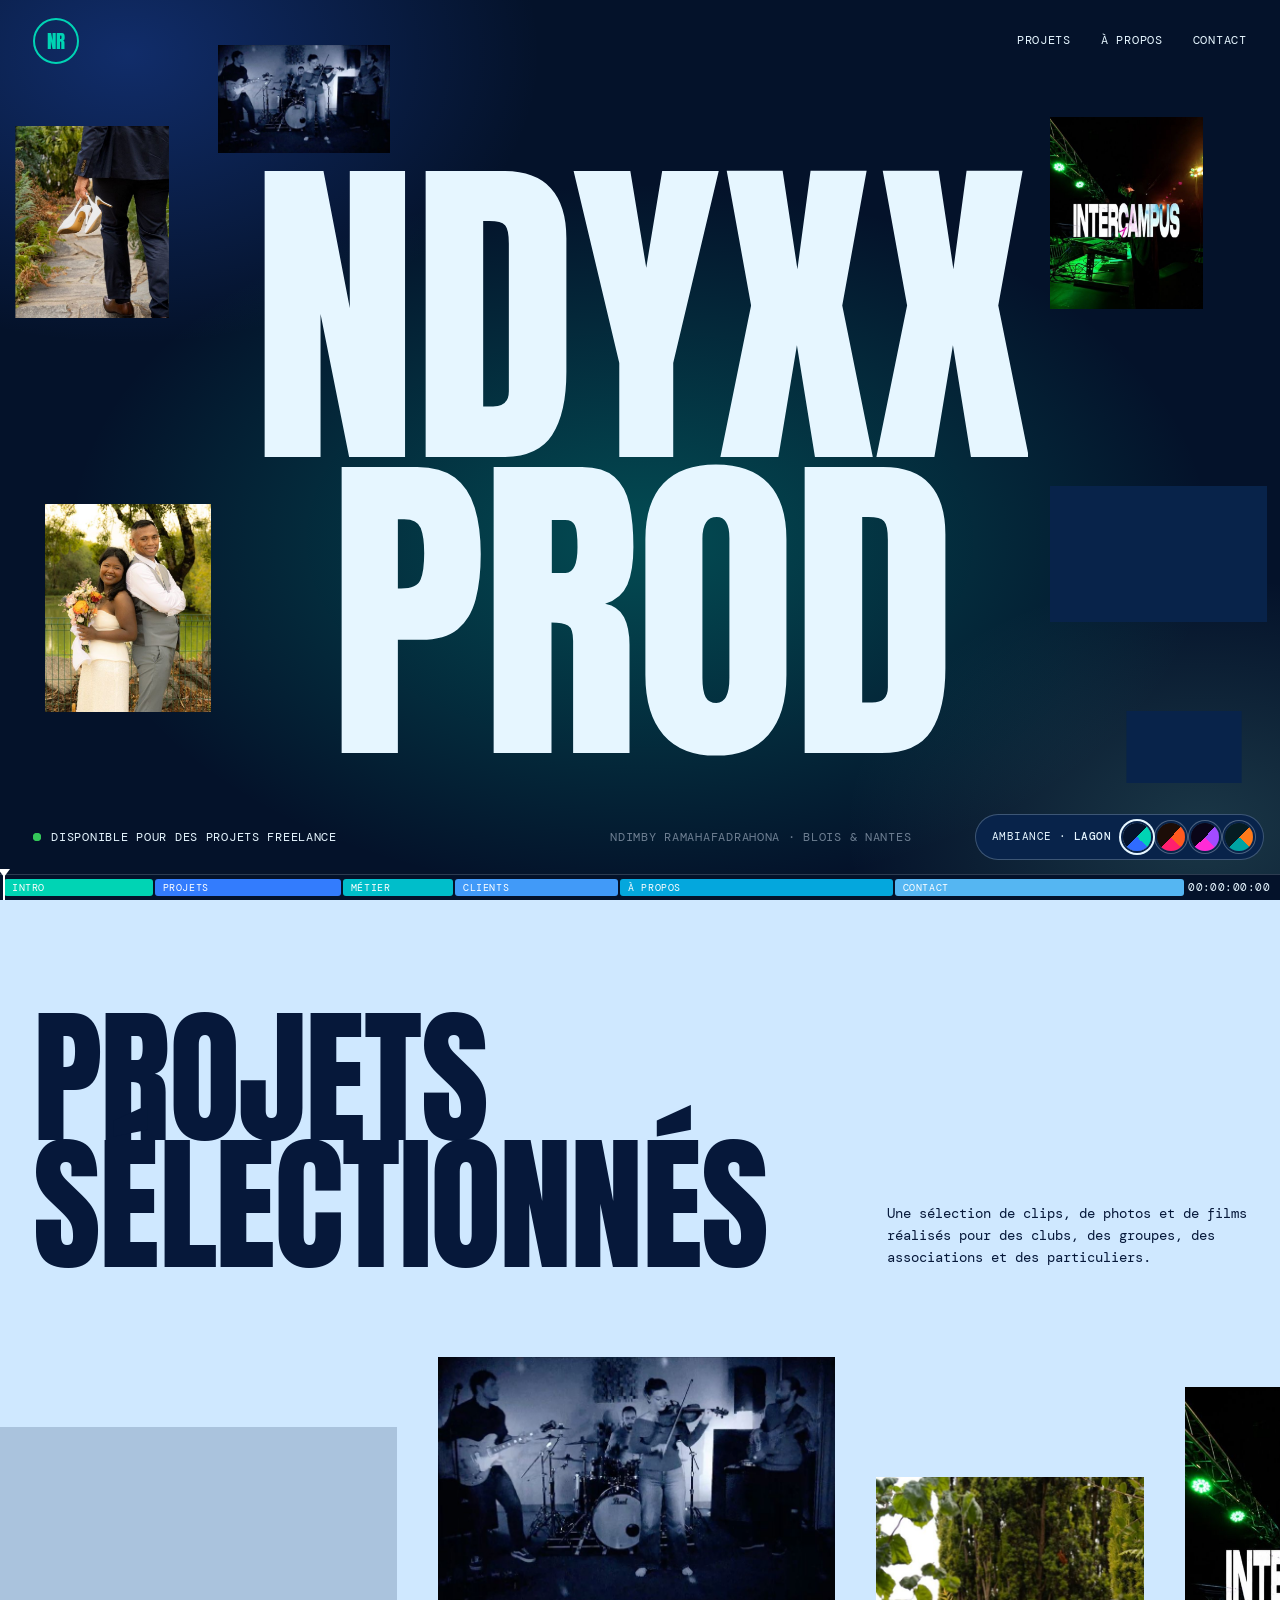
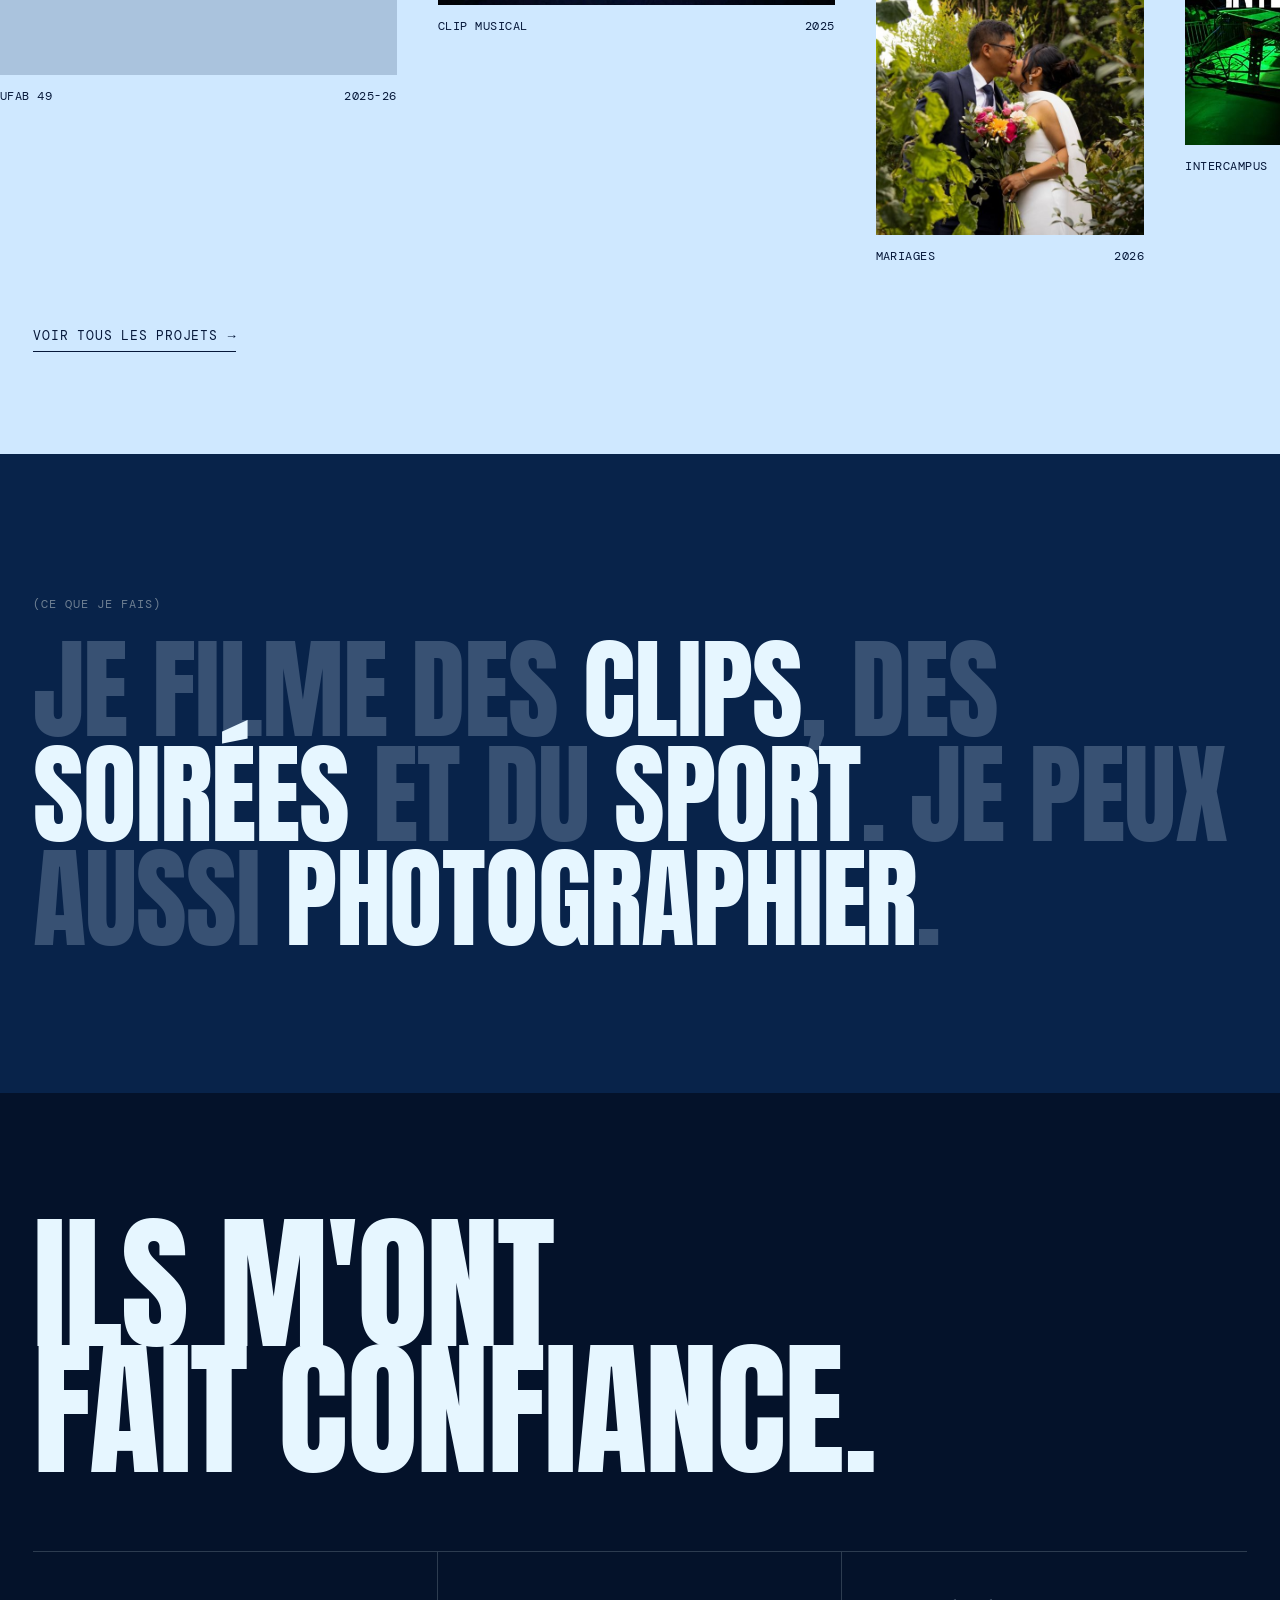
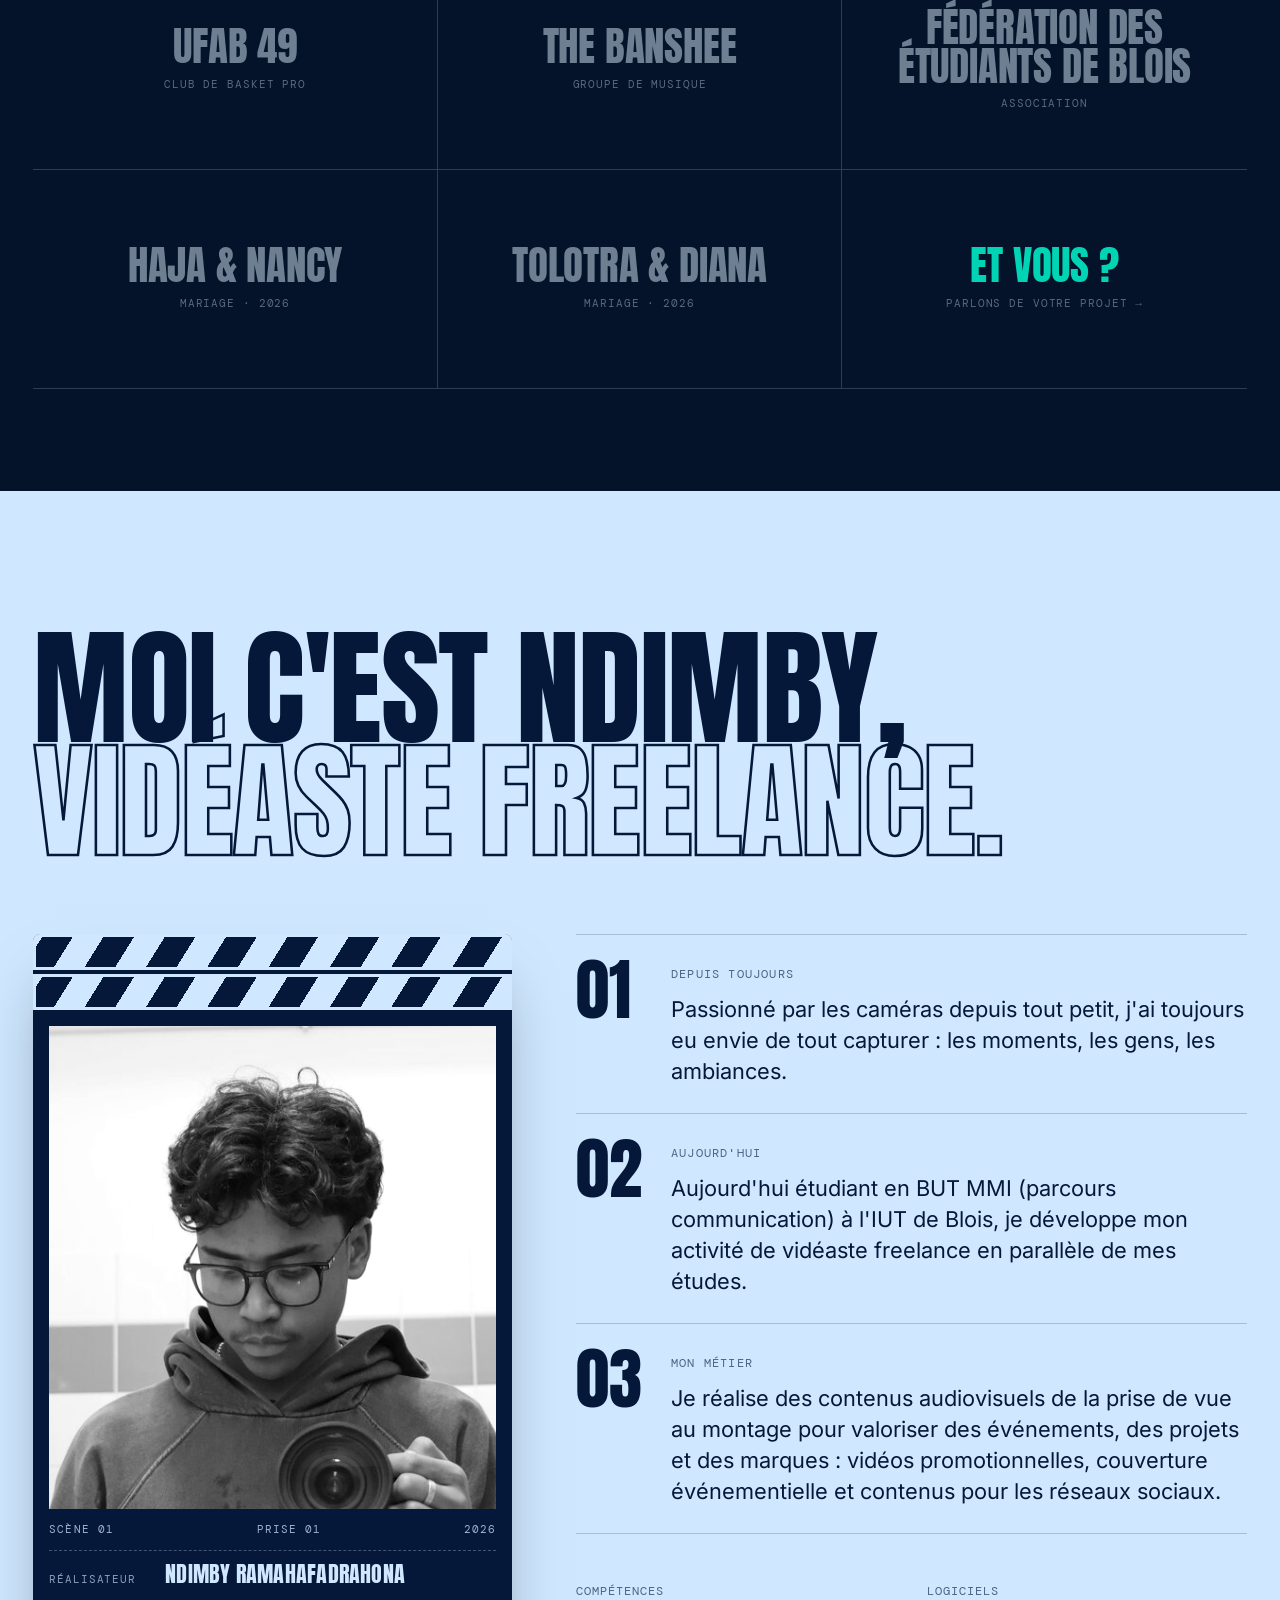
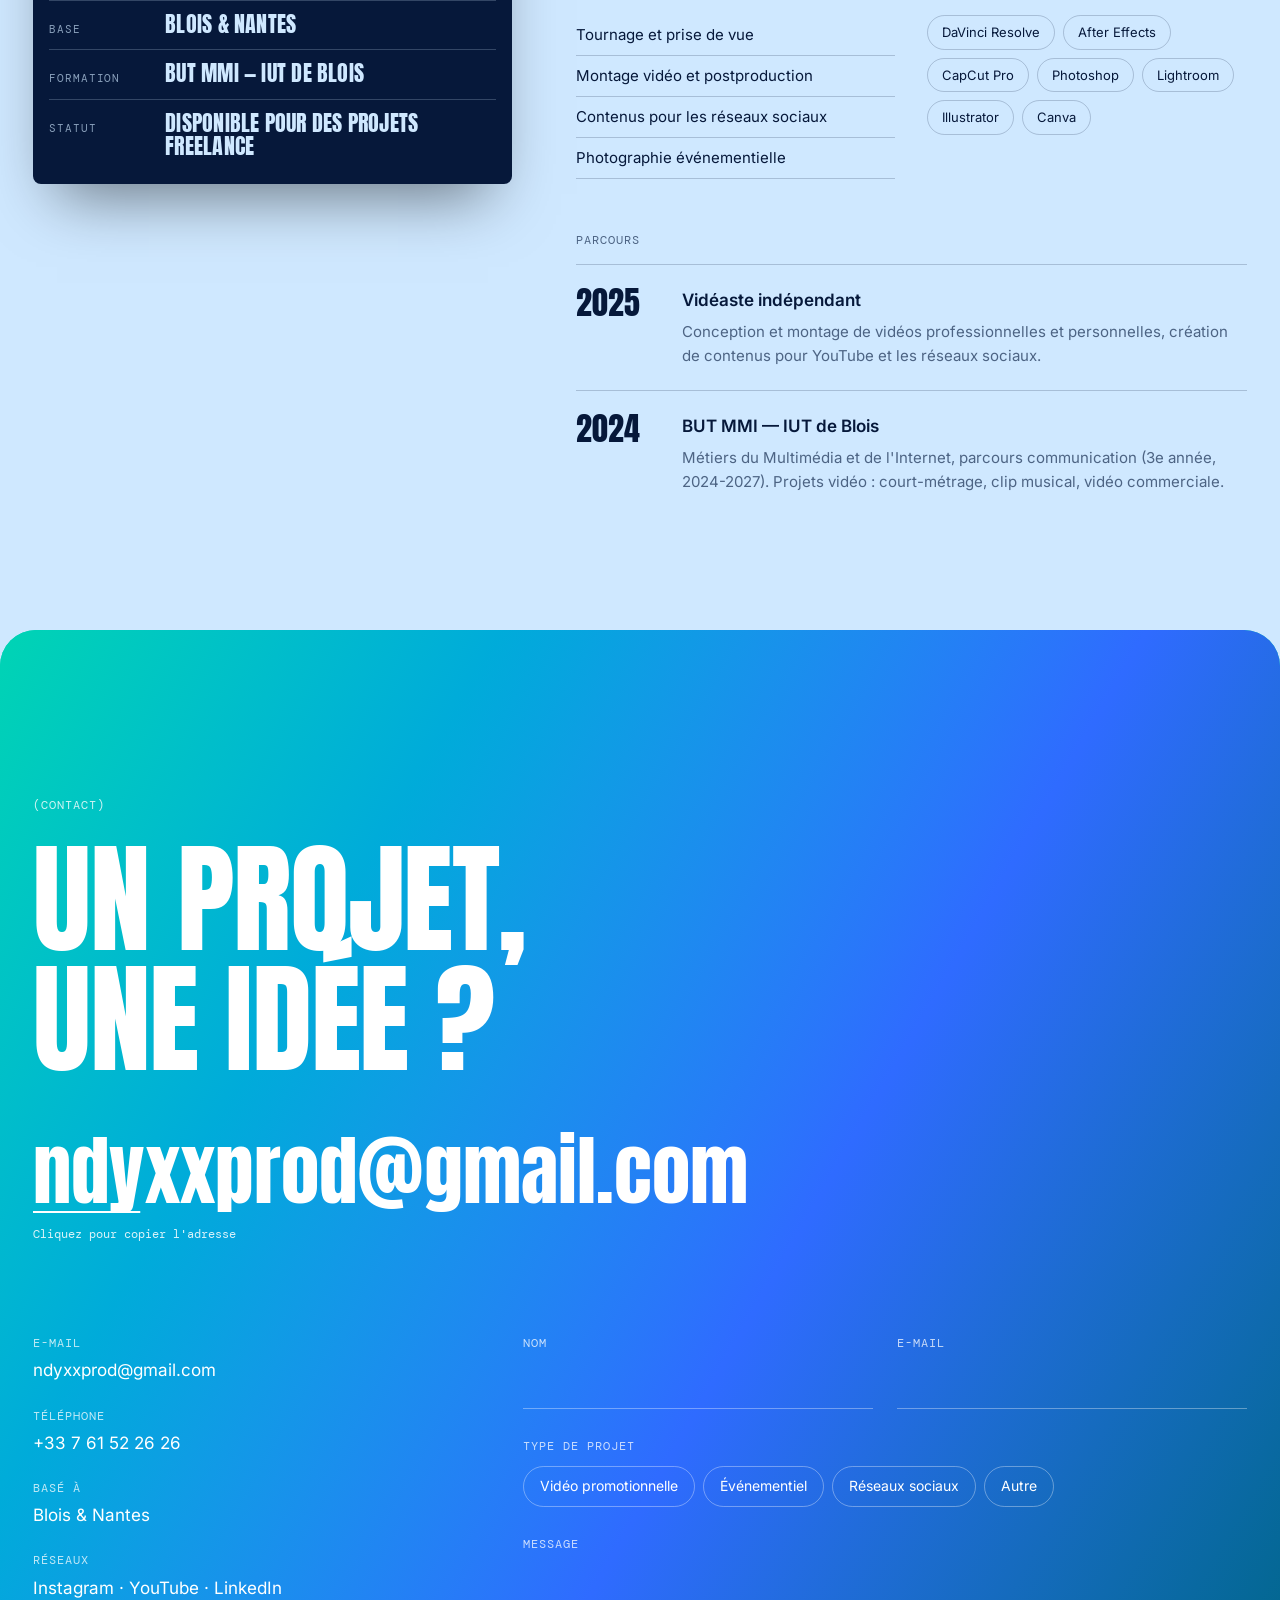
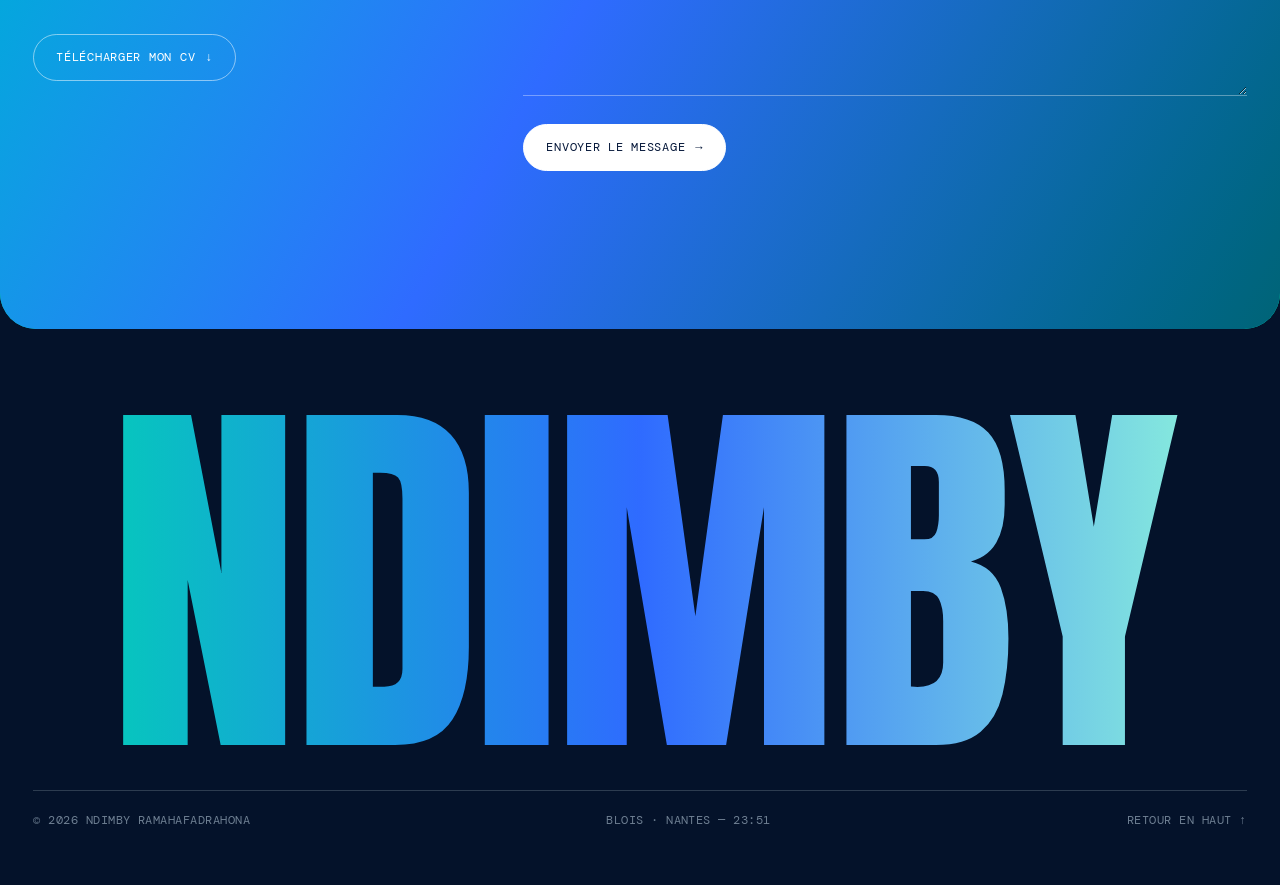
==== commit c73f77f5: "Titre de l'accueil : NDYXX PROD Co-Authored-By: Claude Sonnet 5.5 <noreply@anthropic.com> Claude-Ses" ====
--- a/index.html
+++ b/index.html
@@ -10,7 +10,7 @@
   <meta property="og:description" content="Clips, publicités, aftermovies, sport et mariages. De la prise de vue au montage." />
   <meta property="og:image" content="assets/avatar.jpg" />
   <link rel="preload" href="assets/fonts/anton-latin-400-normal.woff2" as="font" type="font/woff2" crossorigin />
-  <link rel="stylesheet" href="style.css?v=202611222105" />
+  <link rel="stylesheet" href="style.css?v=202611222248" />
   <script>document.documentElement.classList.add('js');</script>
 </head>
 <body data-page="home">
@@ -163,7 +163,7 @@
     <span class="lb-count" id="lb-count"></span>
   </div>
 
-  <script src="contenu.js?v=202611222105"></script>
-  <script src="main.js?v=202611222105"></script>
+  <script src="contenu.js?v=202611222248"></script>
+  <script src="main.js?v=202611222248"></script>
 </body>
 </html>
--- a/style.css
+++ b/style.css
@@ -177,6 +177,7 @@
   margin: 0; font-family: var(--display); font-weight: 400; text-transform: uppercase; color: var(--fg);
   font-size: clamp(76px, min(17vw, 27vh), 300px); line-height: 0.84; letter-spacing: -0.015em;
 }
+.hero-title.two-lines { font-size: clamp(90px, min(26vw, 38vh), 420px); }
 .hero-title .line { display: block; overflow: hidden; padding: 0.12em 0 0.05em; margin: -0.12em 0 -0.05em; }
 .hero-title .word { display: inline-block; transform: translateY(108%); animation: rise-in 1.15s var(--ease) forwards; animation-delay: calc(var(--i) * 0.13s + 0.1s); }
 @keyframes rise-in { to { transform: none; } }
@@ -542,6 +543,7 @@
   .nav-links { display: none; }
   .nav-burger { display: block; }
   .hero-title { font-size: clamp(72px, 22vw, 150px); }
+  .hero-title.two-lines { font-size: clamp(90px, 34vw, 220px); }
   :root { --tl-h: 18px; --tl-pr: 4px; }
   .f1 { left: 4%; top: 12%; width: 29vw; }
   .f3 { left: auto; right: 4%; top: 15%; width: 38vw; height: auto; aspect-ratio: 16 / 10; }
